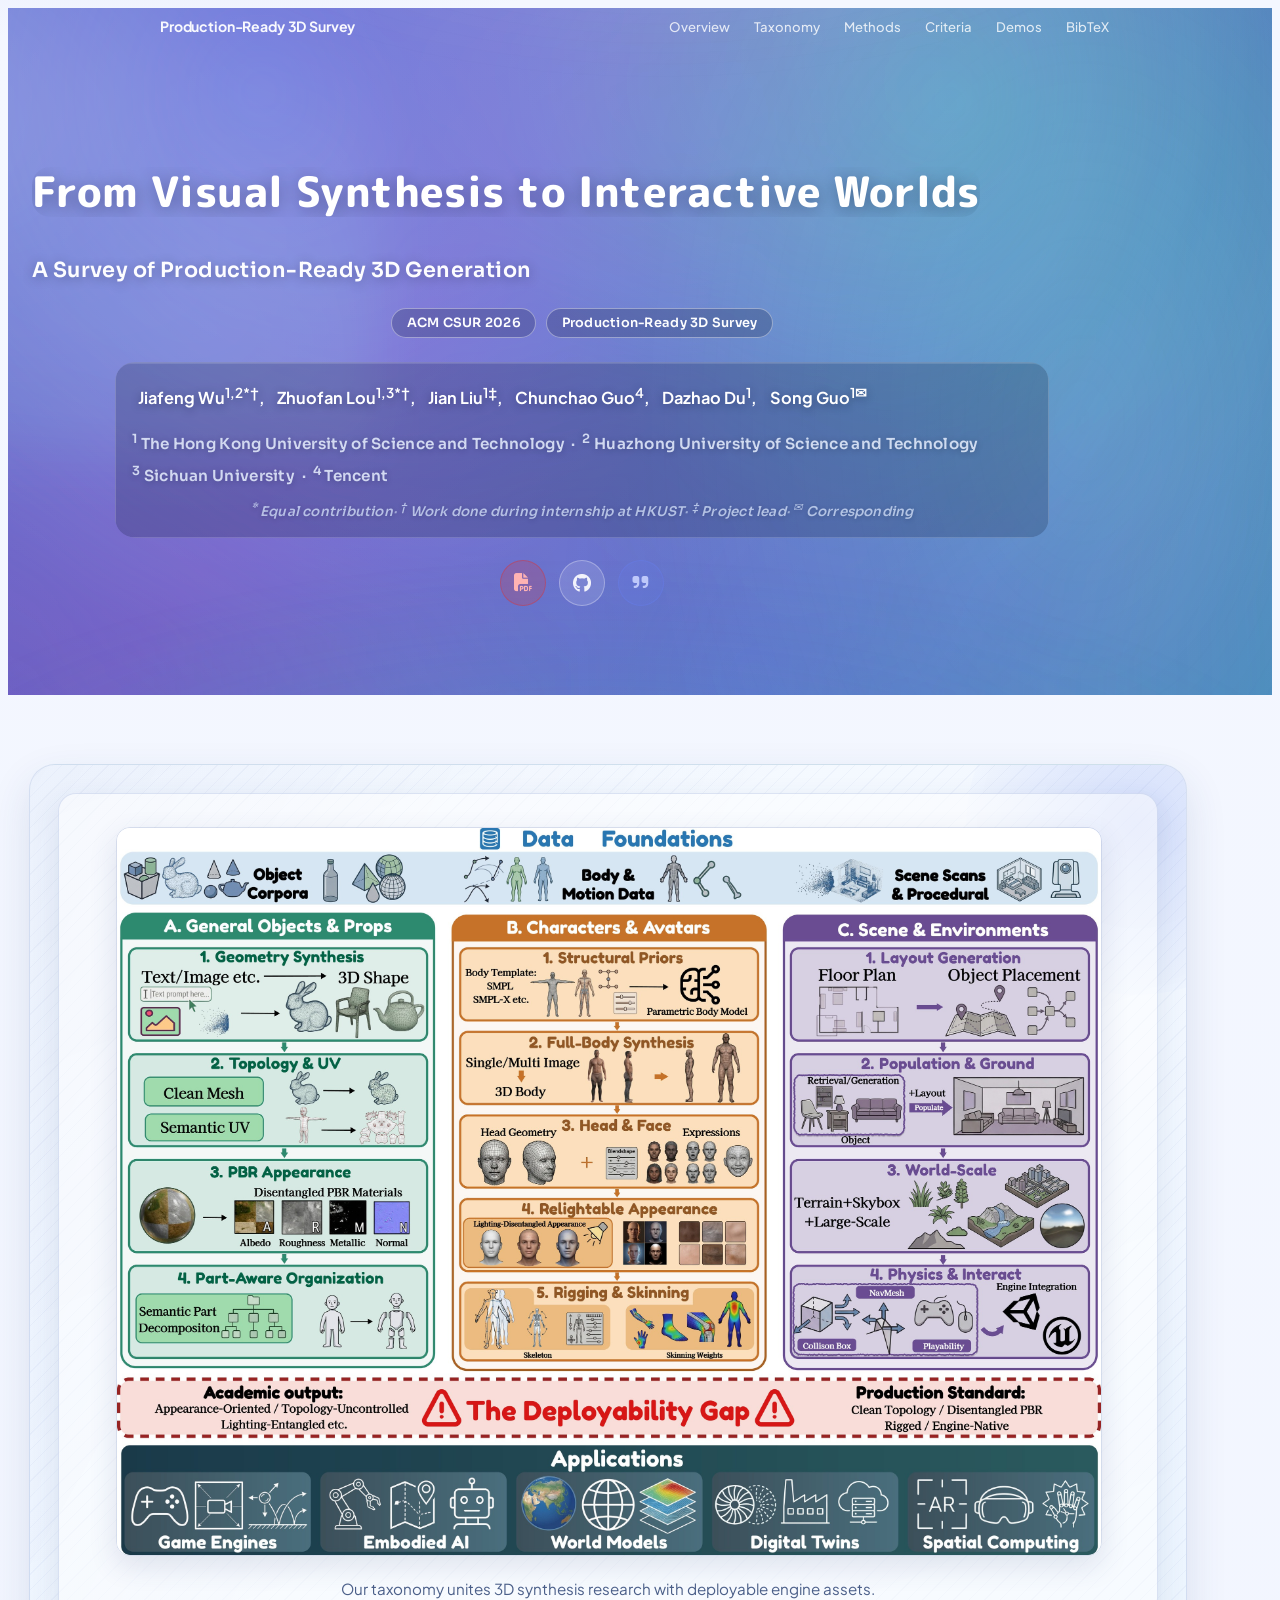
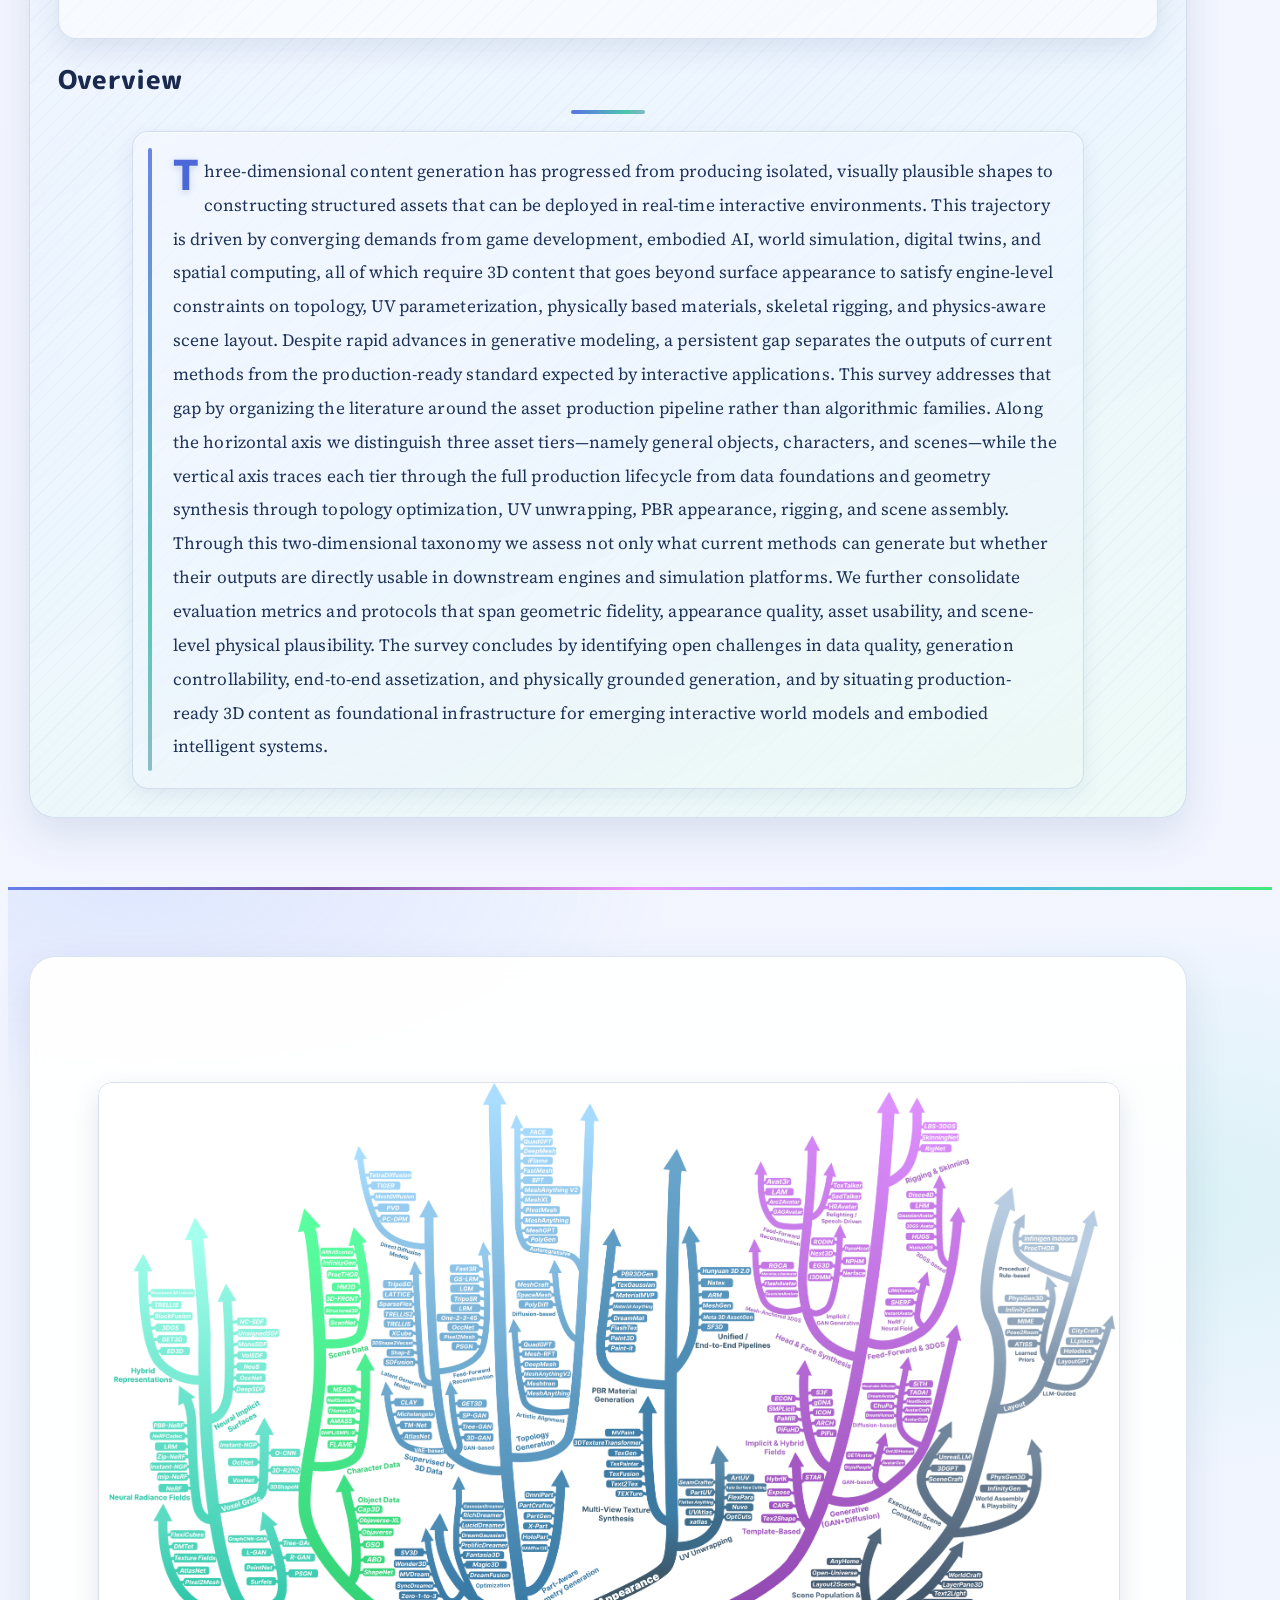
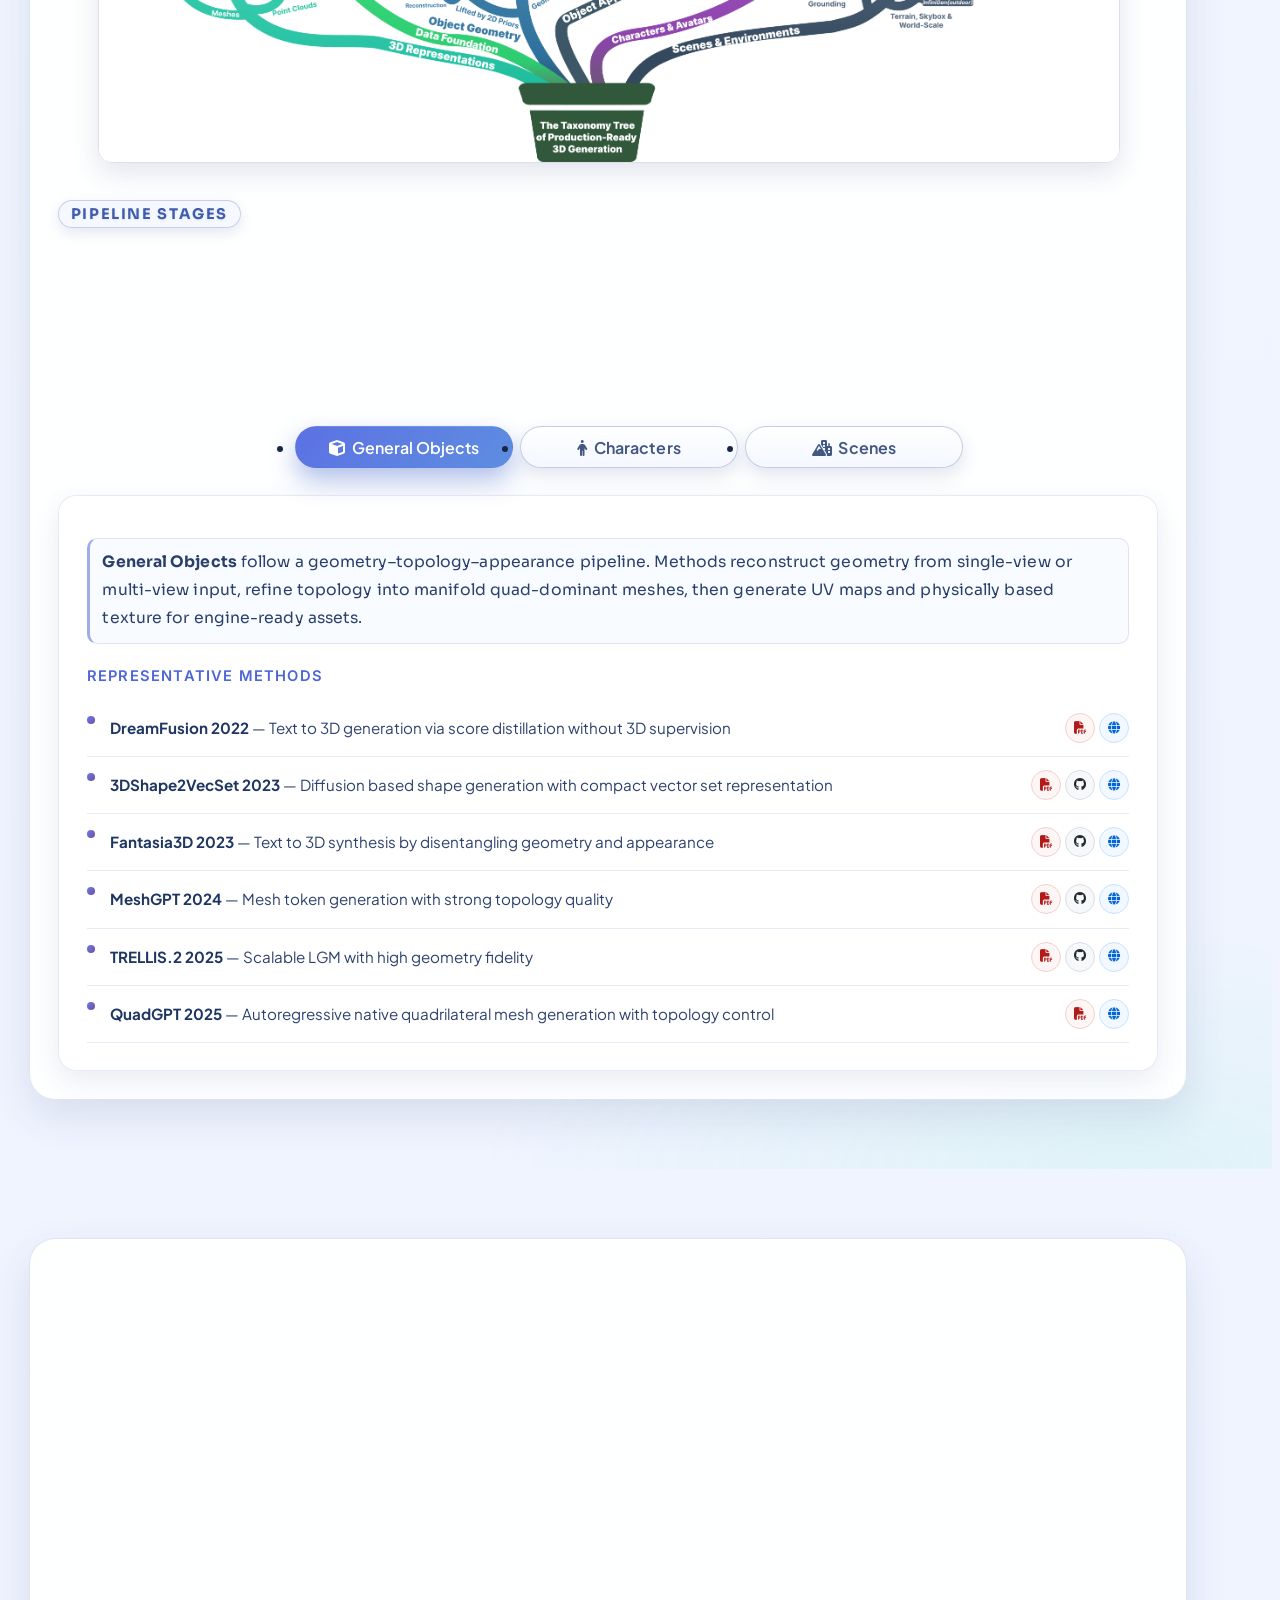
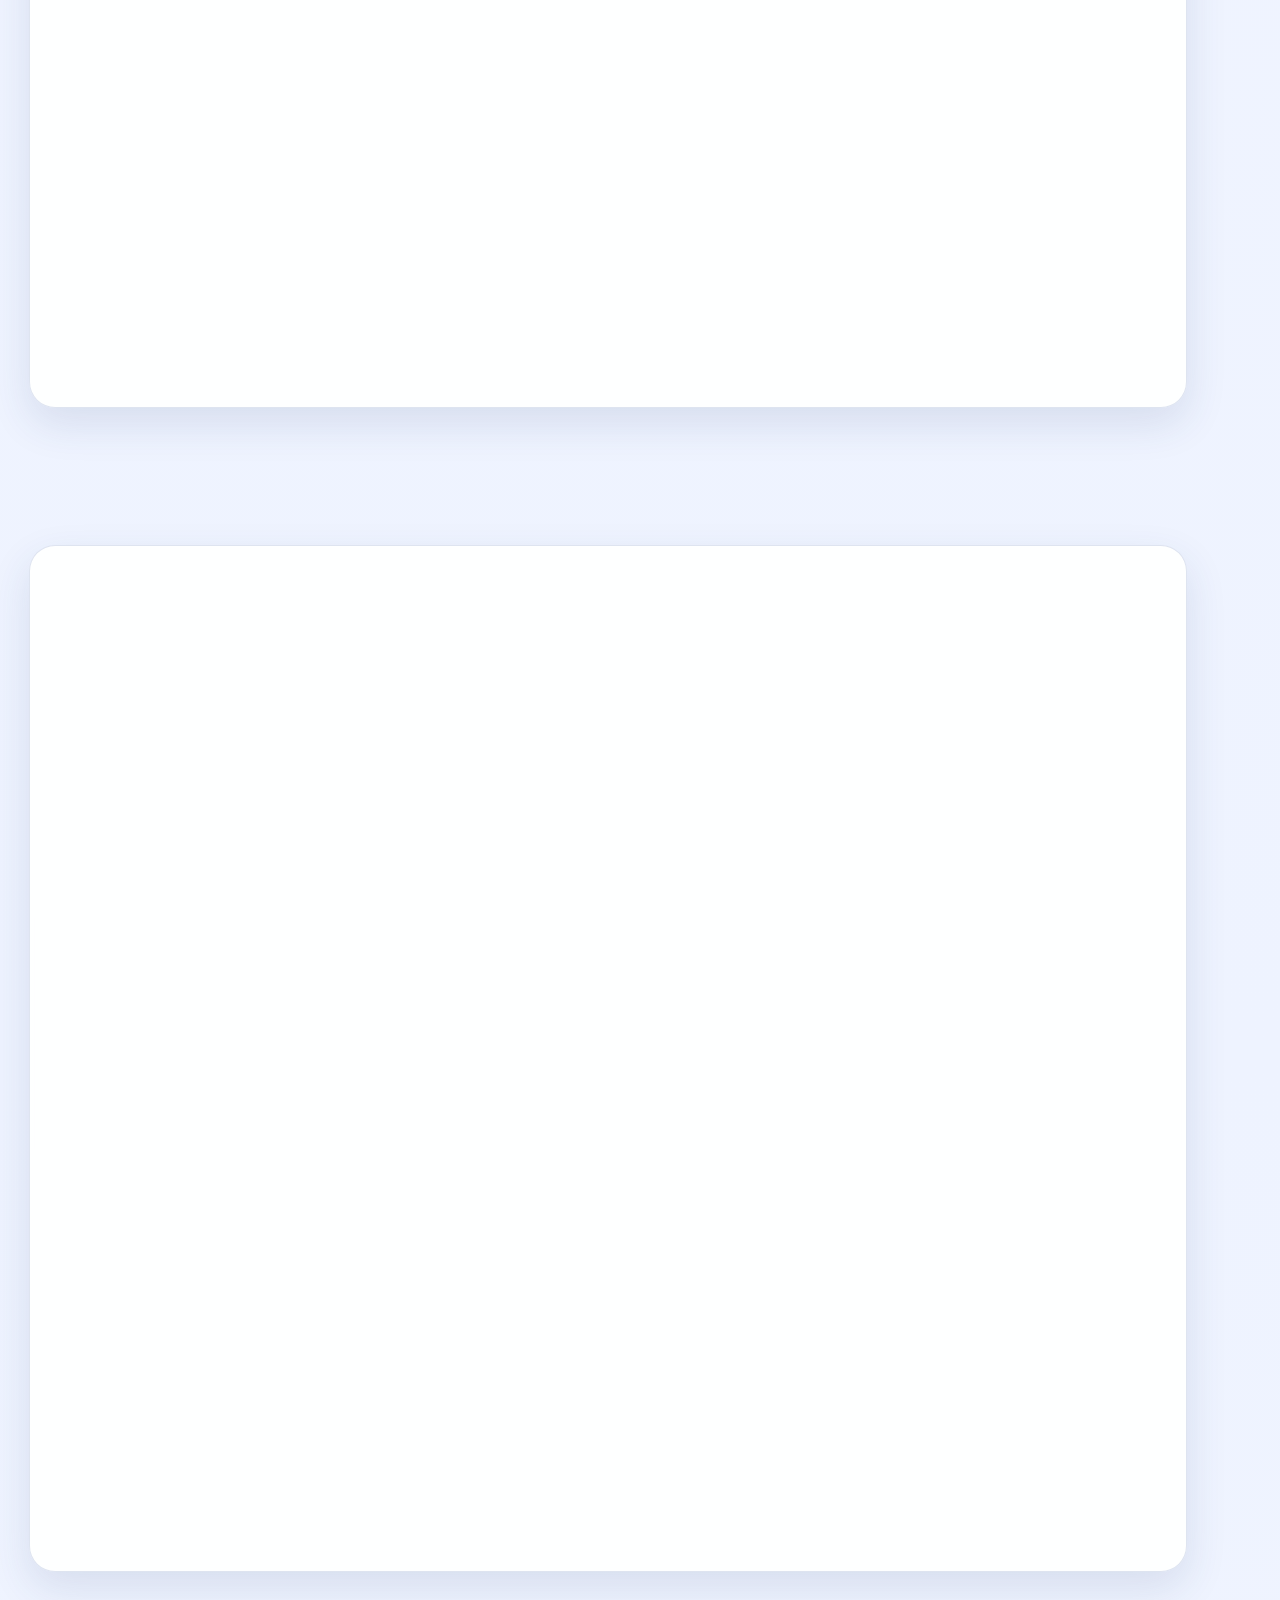
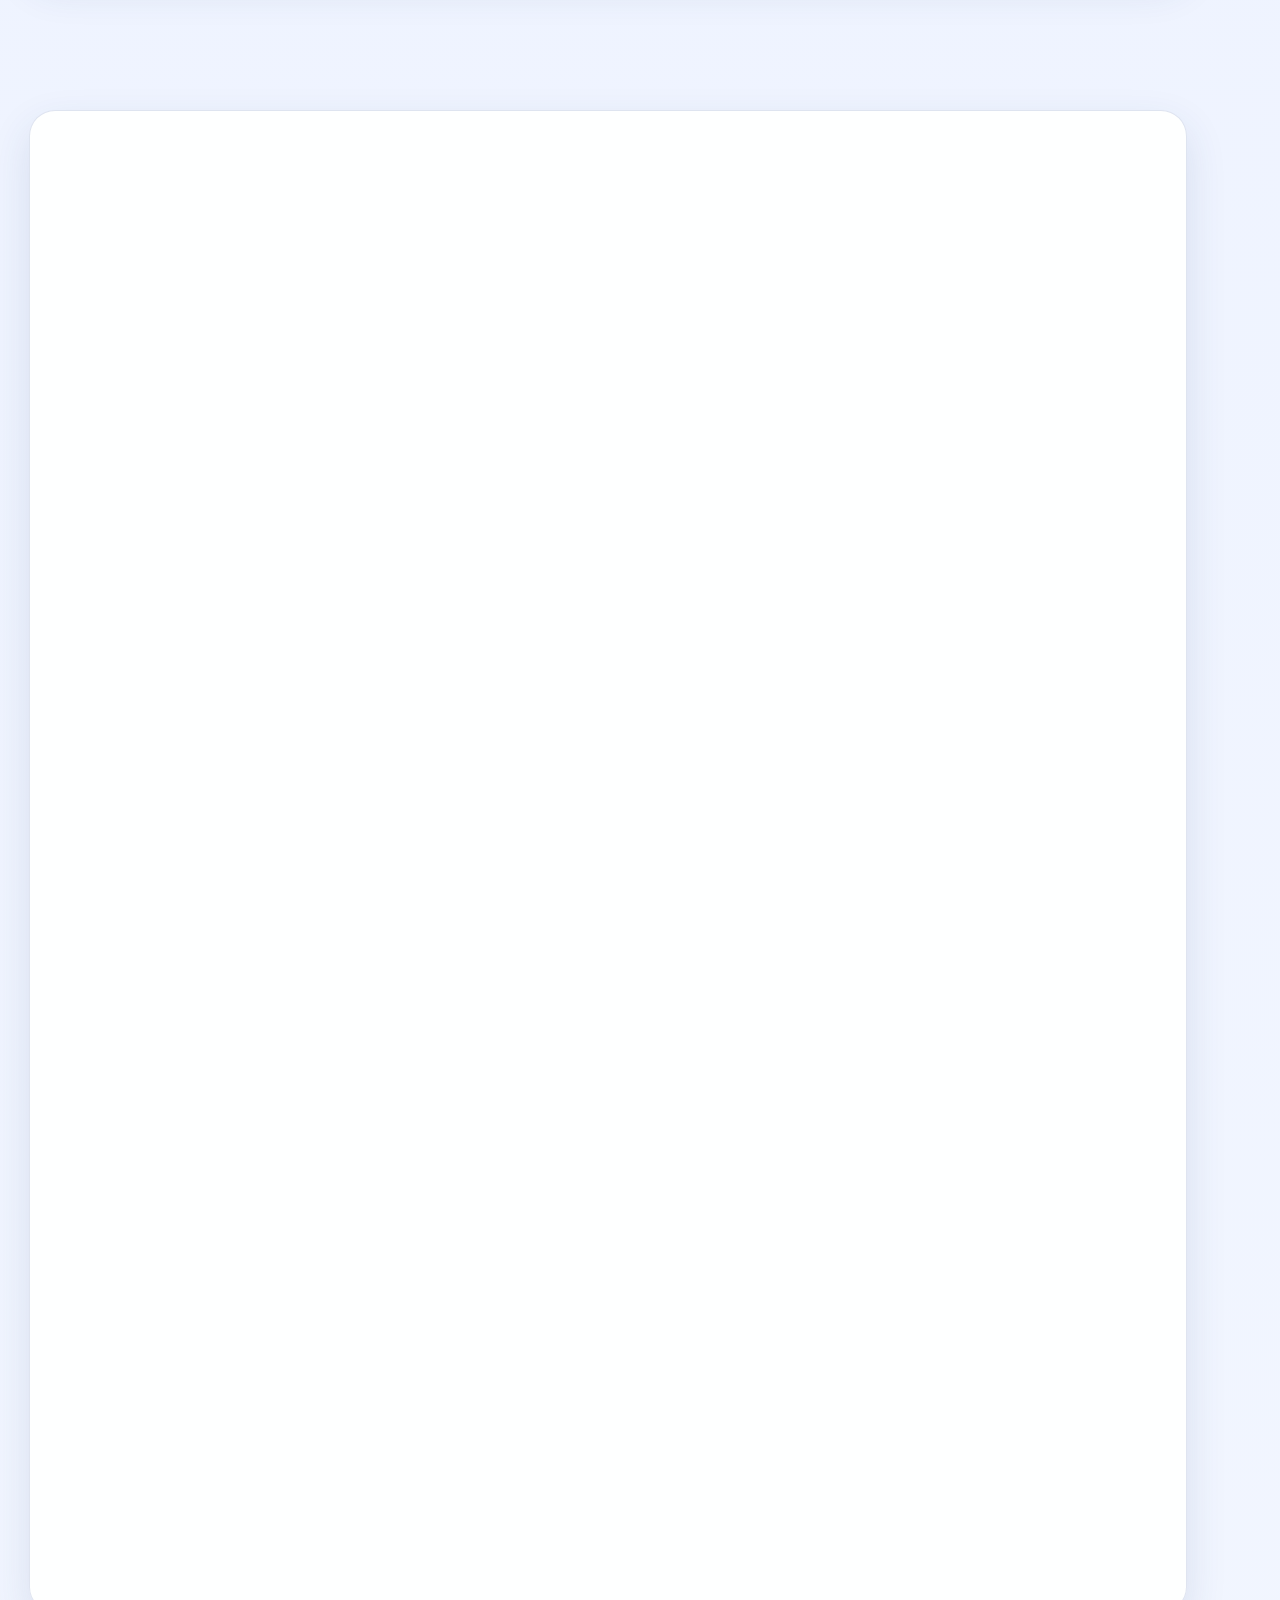
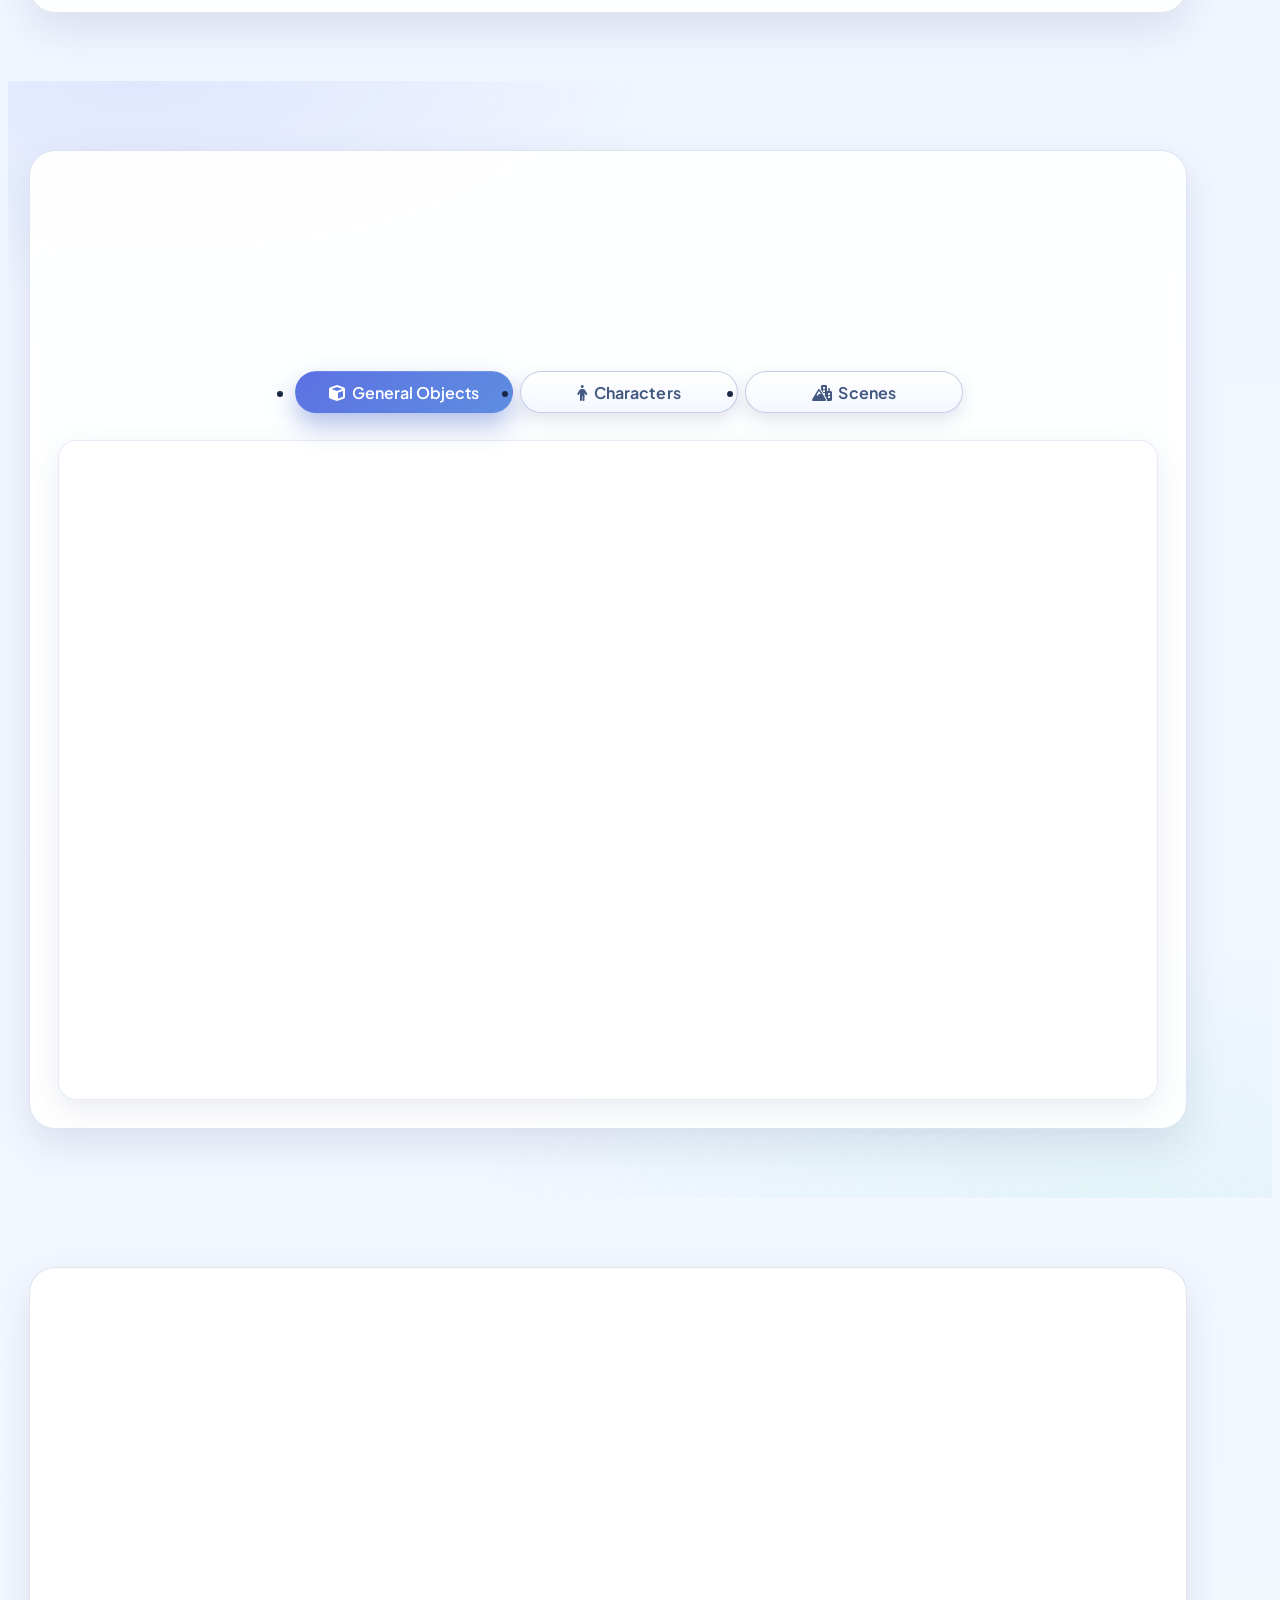
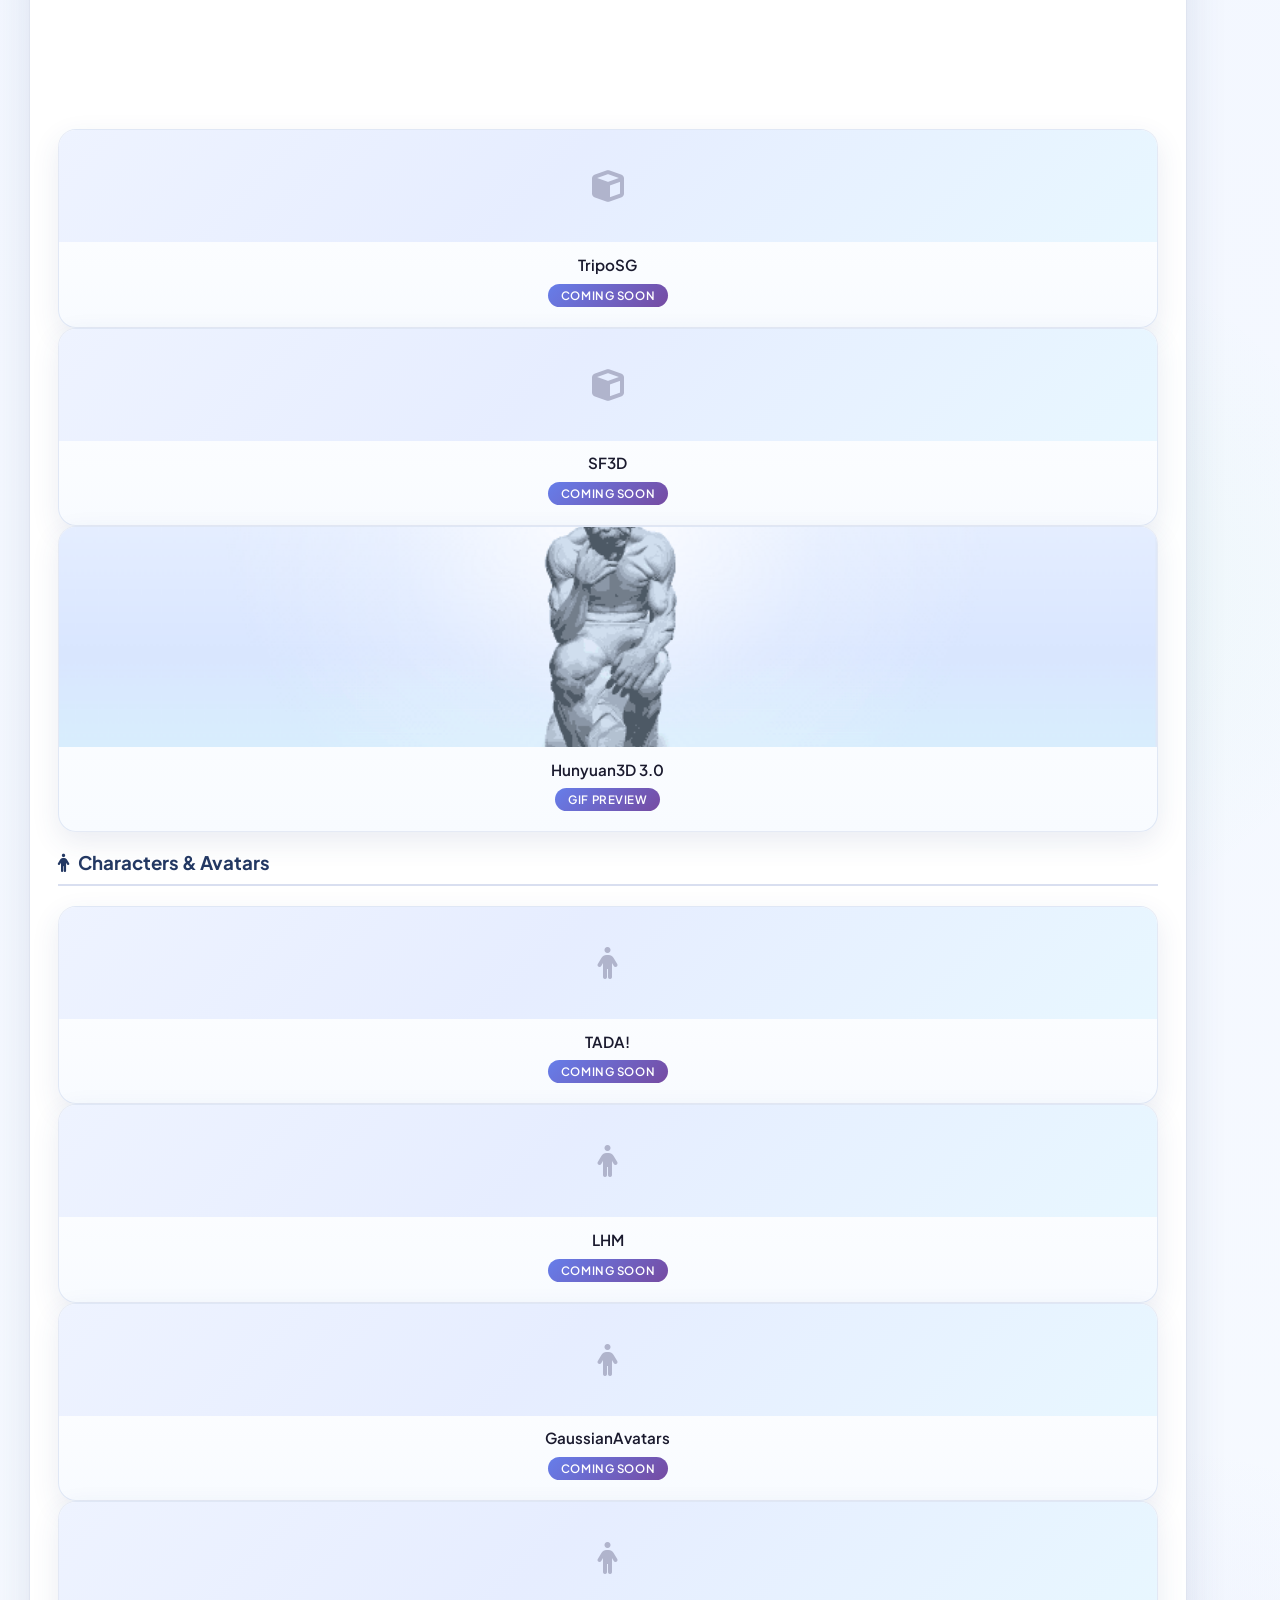
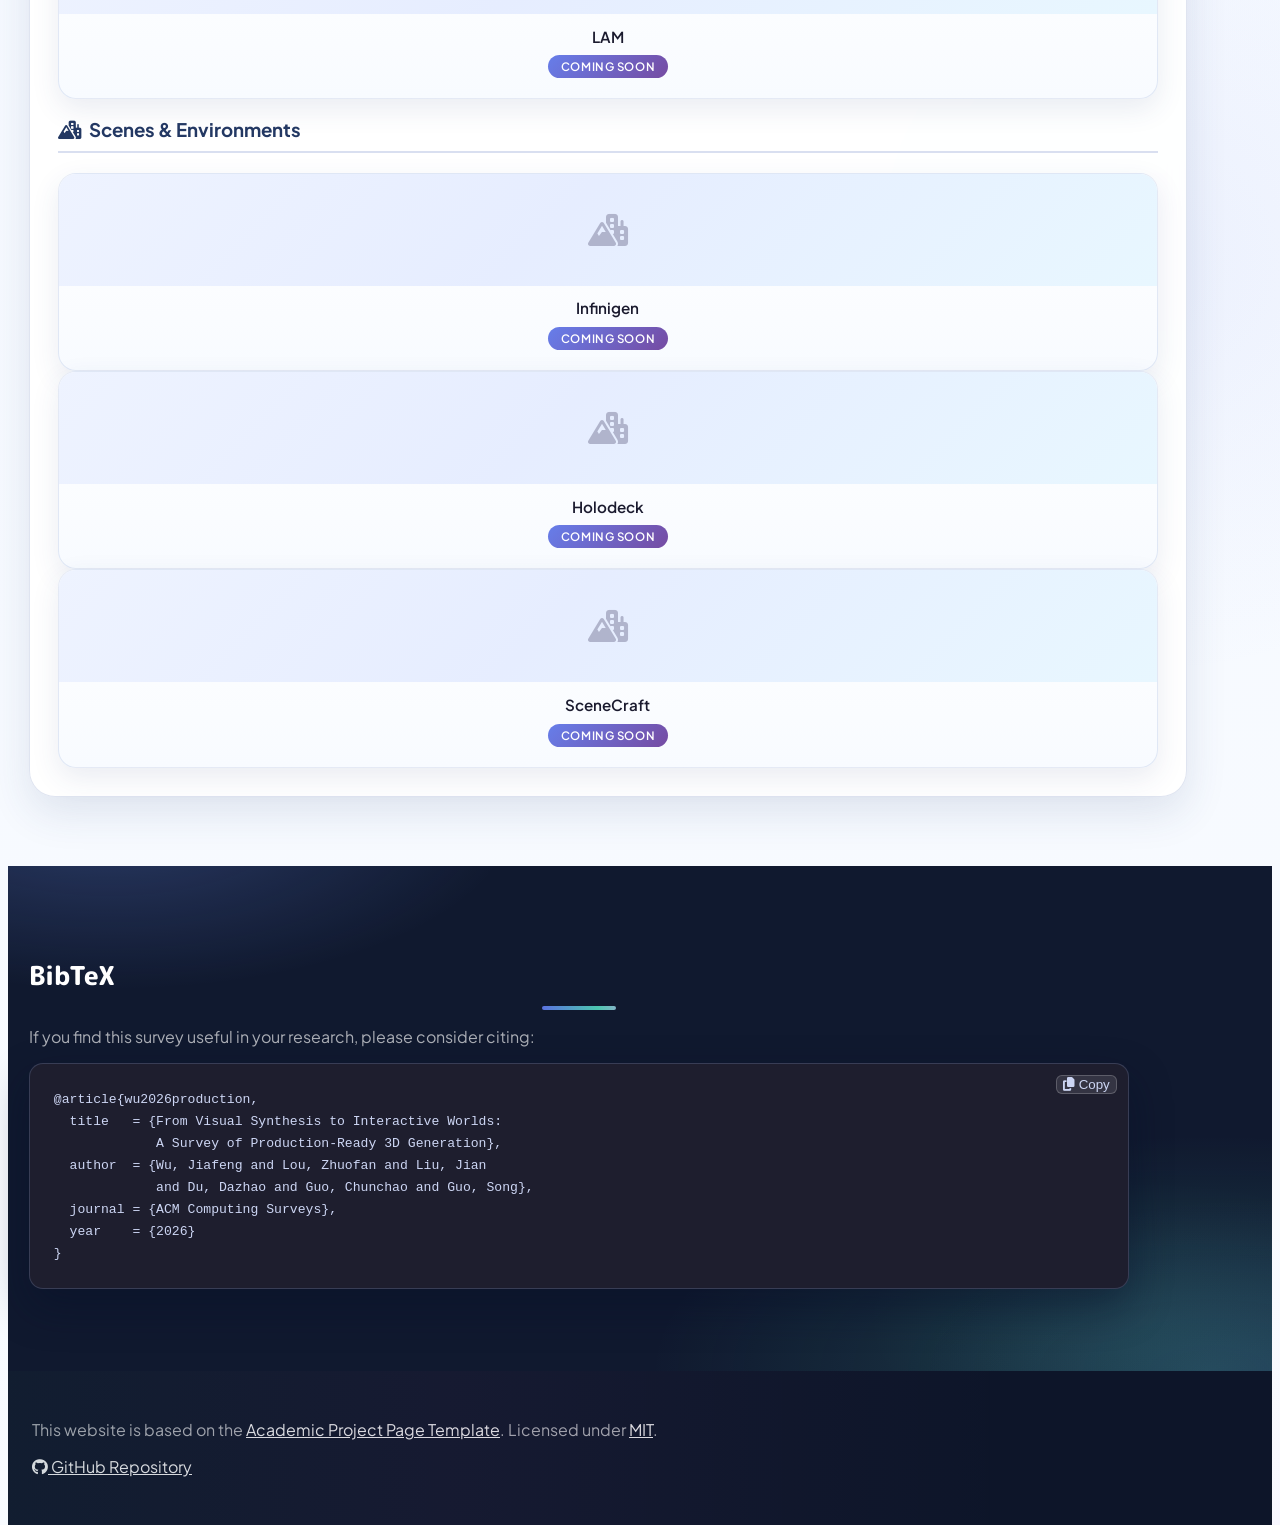
==== index.html @ 5b055491 "gif" ====
<!DOCTYPE html>
<html lang="en">
<head>
  <meta charset="UTF-8">
  <meta name="viewport" content="width=device-width, initial-scale=1.0">
  <title>From Visual Synthesis to Interactive Worlds: Toward Production-Ready 3D Generation</title>
  <meta name="description" content="A comprehensive survey of production-ready 3D generation for games, embodied AI, and interactive worlds. ACM Computing Surveys 2026.">
  <meta name="keywords" content="3D generation, production-ready, survey, ACM Computing Surveys, game development, NeRF, 3D Gaussian Splatting, digital twins">

  <!-- Open Graph -->
  <meta property="og:title" content="From Visual Synthesis to Interactive Worlds: A Survey of Production-Ready 3D Generation">
  <meta property="og:description" content="A comprehensive survey organizing 3D generation literature around the asset production pipeline.">
  <meta property="og:type" content="website">
  <meta property="og:image" content="static/images/fig1_pipeline.jpg">

  <!-- Bulma CSS -->
  <link rel="stylesheet" href="https://cdn.jsdelivr.net/npm/bulma@0.9.4/css/bulma.min.css">
  <!-- Font Awesome -->
  <link rel="stylesheet" href="https://cdnjs.cloudflare.com/ajax/libs/font-awesome/6.5.1/css/all.min.css">
  <!-- Custom CSS -->
  <link rel="stylesheet" href="static/css/index.css">
</head>
<body class="visual-rich">

<!-- ==================== Sticky Navigation Bar ==================== -->
<nav class="site-nav" id="site-nav">
  <div class="nav-inner">
    <a href="#" class="nav-brand">Production-Ready 3D Survey</a>
    <div class="nav-links">
      <a href="#overview">Overview</a>
      <a href="#taxonomy">Taxonomy</a>
      <a href="#methods">Methods</a>
      <a href="#criteria">Criteria</a>
      <a href="#demos">Demos</a>
      <a href="#bibtex-section">BibTeX</a>
    </div>
    <button class="nav-toggle" id="nav-toggle" aria-label="Toggle menu">
      <i class="fas fa-bars"></i>
    </button>
  </div>
</nav>

<!-- ==================== Section 1: Hero ==================== -->
<section class="hero is-light" id="hero">
  <div class="hero-flow" aria-hidden="true">
    <canvas class="hero-flow-canvas" id="hero-flow-canvas"></canvas>
    <span class="flow-blob flow-blob-a"></span>
    <span class="flow-blob flow-blob-b"></span>
    <span class="flow-blob flow-blob-c"></span>
  </div>
  <div class="hero-body">
    <div class="container is-max-desktop has-text-centered">

      <h1 class="title is-2 publication-title">
        From Visual Synthesis to Interactive Worlds
      </h1>
      <h2 class="subtitle is-4 publication-subtitle">
        A Survey of Production-Ready 3D Generation
      </h2>
      <div class="hero-meta-chips">
        <span class="hero-chip">ACM CSUR 2026</span>
        <span class="hero-chip">Production-Ready 3D Survey</span>
      </div>

      <div class="publication-authors">
        <span class="author-block"><a href="https://github.com/ChristineBobby" target="_blank">Jiafeng Wu</a><sup>1,2*&dagger;</sup>,</span>
        <span class="author-block"><a href="https://github.com/ZhuofanLou" target="_blank">Zhuofan Lou</a><sup>1,3*&dagger;</sup>,</span>
        <span class="author-block"><a href="https://hitcslj.github.io/" target="_blank">Jian Liu</a><sup>1&Dagger;</sup>,</span>
        <span class="author-block"><a href="https://www.researchgate.net/scientific-contributions/Chunchao-Guo-2292911630" target="_blank">Chunchao Guo</a><sup>4</sup>,</span>
        <span class="author-block"><a href="https://ddz16.github.io/" target="_blank">Dazhao Du</a><sup>1</sup>,</span>
        <span class="author-block"><a href="https://cse.hkust.edu.hk/~songguo/" target="_blank">Song Guo</a><sup>1&#9993;</sup></span>

        <div class="affiliations">
          <div class="affiliation-row">
            <sup>1</sup> The Hong Kong University of Science and Technology &nbsp;&middot;&nbsp;
            <sup>2</sup> Huazhong University of Science and Technology
          </div>
          <div class="affiliation-row">
            <sup>3</sup> Sichuan University &nbsp;&middot;&nbsp;
            <sup>4</sup> Tencent
          </div>
        </div>
        <div class="author-notes">
          <span class="note-item"><sup>*</sup> Equal contribution</span>
          <span class="note-item"><sup>&dagger;</sup> Work done during internship at HKUST</span>
          <span class="note-item"><sup>&Dagger;</sup> Project lead</span>
          <span class="note-item"><sup>&#9993;</sup> Corresponding</span>
        </div>
      </div>

      <div class="publication-links mt-4">
        <a class="icon-btn icon-btn--paper" href="#" target="_blank" title="Paper (arXiv)">
          <i class="fas fa-file-pdf"></i>
        </a>
        <a class="icon-btn icon-btn--github" href="https://github.com/hitcslj/Awesome-AIGC-3D" target="_blank" title="GitHub">
          <i class="fab fa-github"></i>
        </a>
        <a class="icon-btn icon-btn--bibtex" href="#bibtex-section" title="BibTeX">
          <i class="fas fa-quote-right"></i>
        </a>
      </div>

    </div>
  </div>
</section>

<!-- ==================== Section 2: Overview ==================== -->
<section class="section" id="overview">
  <div class="container is-max-desktop">

    <!-- Teaser figure -->
    <div class="has-text-centered mb-5">
      <figure>
        <img src="static/images/fig1_pipeline.jpg" alt="Pipeline taxonomy overview of the survey" class="figure-image" style="max-width: 100%;">
        <figcaption class="figure-caption">
          Our taxonomy unites 3D synthesis research with deployable engine assets.
        </figcaption>
      </figure>
    </div>

    <h2 class="title is-3 has-text-centered">Overview</h2>

    <div class="content abstract-content">
      <p>
        Three-dimensional content generation has progressed from producing isolated, visually plausible shapes to constructing structured assets that can be deployed in real-time interactive environments. This trajectory is driven by converging demands from game development, embodied AI, world simulation, digital twins, and spatial computing, all of which require 3D content that goes beyond surface appearance to satisfy engine-level constraints on topology, UV parameterization, physically based materials, skeletal rigging, and physics-aware scene layout. Despite rapid advances in generative modeling, a persistent gap separates the outputs of current methods from the production-ready standard expected by interactive applications. This survey addresses that gap by organizing the literature around the asset production pipeline rather than algorithmic families. Along the horizontal axis we distinguish three asset tiers&mdash;namely general objects, characters, and scenes&mdash;while the vertical axis traces each tier through the full production lifecycle from data foundations and geometry synthesis through topology optimization, UV unwrapping, PBR appearance, rigging, and scene assembly. Through this two-dimensional taxonomy we assess not only what current methods can generate but whether their outputs are directly usable in downstream engines and simulation platforms. We further consolidate evaluation metrics and protocols that span geometric fidelity, appearance quality, asset usability, and scene-level physical plausibility. The survey concludes by identifying open challenges in data quality, generation controllability, end-to-end assetization, and physically grounded generation, and by situating production-ready 3D content as foundational infrastructure for emerging interactive world models and embodied intelligent systems.
      </p>
    </div>
  </div>
</section>

<!-- ==================== Section 3: Production Pipeline Taxonomy ==================== -->
<section class="section section--taxonomy" id="taxonomy">
  <div class="container is-max-desktop">
    <h2 class="title is-3 has-text-centered">Production Pipeline Taxonomy</h2>

    <!-- Taxonomy tree figure -->
    <div class="has-text-centered mb-5">
      <figure>
        <img src="static/images/fig2_taxonomy.png" alt="Survey taxonomy tree" class="figure-image" style="max-width: 100%;">
      </figure>
    </div>

    <!-- Pipeline Flow Visualization -->
    <h4 class="taxonomy-mini-title has-text-centered">Pipeline Stages</h4>
    <div class="pipeline-flow">
      <div class="pipeline-stage" style="--stage-color: #667eea;">
        <div class="pipeline-stage-icon"><i class="fas fa-database"></i></div>
        <div class="pipeline-stage-label">Data</div>
      </div>
      <div class="pipeline-arrow"><i class="fas fa-chevron-right"></i></div>
      <div class="pipeline-stage" style="--stage-color: #764ba2;">
        <div class="pipeline-stage-icon"><i class="fas fa-shapes"></i></div>
        <div class="pipeline-stage-label">Geometry</div>
      </div>
      <div class="pipeline-arrow"><i class="fas fa-chevron-right"></i></div>
      <div class="pipeline-stage" style="--stage-color: #f093fb;">
        <div class="pipeline-stage-icon"><i class="fas fa-project-diagram"></i></div>
        <div class="pipeline-stage-label">Topology</div>
      </div>
      <div class="pipeline-arrow"><i class="fas fa-chevron-right"></i></div>
      <div class="pipeline-stage" style="--stage-color: #4facfe;">
        <div class="pipeline-stage-icon"><i class="fas fa-palette"></i></div>
        <div class="pipeline-stage-label">UV Unwrapping</div>
      </div>
      <div class="pipeline-arrow"><i class="fas fa-chevron-right"></i></div>
      <div class="pipeline-stage" style="--stage-color: #39c5bb;">
        <div class="pipeline-stage-icon"><i class="fas fa-fill-drip"></i></div>
        <div class="pipeline-stage-label">Texture</div>
      </div>
      <div class="pipeline-arrow"><i class="fas fa-chevron-right"></i></div>
      <div class="pipeline-stage" style="--stage-color: #43e97b;">
        <div class="pipeline-stage-icon"><i class="fas fa-bone"></i></div>
        <div class="pipeline-stage-label">Rigging</div>
      </div>
      <div class="pipeline-arrow"><i class="fas fa-chevron-right"></i></div>
      <div class="pipeline-stage" style="--stage-color: #fa709a;">
        <div class="pipeline-stage-icon"><i class="fas fa-mountain-city"></i></div>
        <div class="pipeline-stage-label">Scene Assembly</div>
      </div>
    </div>

    <!-- 3-tab system -->
    <div class="taxonomy-tabs">
      <div class="tabs is-centered is-boxed is-medium">
        <ul>
          <li class="is-active" data-tab="tab-objects">
            <a><span class="icon"><i class="fas fa-cube"></i></span><span>General Objects</span></a>
          </li>
          <li data-tab="tab-characters">
            <a><span class="icon"><i class="fas fa-person"></i></span><span>Characters</span></a>
          </li>
          <li data-tab="tab-scenes">
            <a><span class="icon"><i class="fas fa-mountain-city"></i></span><span>Scenes</span></a>
          </li>
        </ul>
      </div>

      <div id="tab-objects" class="tab-content is-active">
        <p class="tab-intro">
          <strong>General Objects</strong> follow a geometry&ndash;topology&ndash;appearance pipeline. Methods reconstruct geometry from single-view or multi-view input, refine topology into manifold quad-dominant meshes, then generate UV maps and physically based texture for engine-ready assets.
        </p>
        <h4 class="tab-content-heading">Representative Methods</h4>
        <ul class="method-highlights">
          <li>
            <div class="method-row">
              <span><strong>DreamFusion 2022</strong> &mdash; Text to 3D generation via score distillation without 3D supervision</span>
              <span class="method-icon-links">
                <a href="https://arxiv.org/abs/2209.14988" target="_blank" class="icon-link icon-link--paper" title="Paper"><i class="fas fa-file-pdf"></i></a>
                <a href="https://dreamfusion3d.github.io/" target="_blank" class="icon-link icon-link--project" title="Project"><i class="fas fa-globe"></i></a>
              </span>
            </div>
          </li>
          <li>
            <div class="method-row">
              <span><strong>3DShape2VecSet 2023</strong> &mdash; Diffusion based shape generation with compact vector set representation</span>
              <span class="method-icon-links">
                <a href="https://arxiv.org/abs/2301.11445" target="_blank" class="icon-link icon-link--paper" title="Paper"><i class="fas fa-file-pdf"></i></a>
                <a href="https://github.com/1zb/3DShape2VecSet" target="_blank" class="icon-link icon-link--github" title="GitHub"><i class="fab fa-github"></i></a>
                <a href="https://1zb.github.io/3DShape2VecSet/" target="_blank" class="icon-link icon-link--project" title="Project"><i class="fas fa-globe"></i></a>
              </span>
            </div>
          </li>
          <li>
            <div class="method-row">
              <span><strong>Fantasia3D 2023</strong> &mdash; Text to 3D synthesis by disentangling geometry and appearance</span>
              <span class="method-icon-links">
                <a href="https://arxiv.org/abs/2303.13873" target="_blank" class="icon-link icon-link--paper" title="Paper"><i class="fas fa-file-pdf"></i></a>
                <a href="https://github.com/Gorilla-Lab-SCUT/Fantasia3D" target="_blank" class="icon-link icon-link--github" title="GitHub"><i class="fab fa-github"></i></a>
                <a href="https://fantasia3d.github.io/" target="_blank" class="icon-link icon-link--project" title="Project"><i class="fas fa-globe"></i></a>
              </span>
            </div>
          </li>
          <li>
            <div class="method-row">
              <span><strong>MeshGPT 2024</strong> &mdash; Mesh token generation with strong topology quality</span>
              <span class="method-icon-links">
                <a href="https://arxiv.org/abs/2311.15475" target="_blank" class="icon-link icon-link--paper" title="Paper"><i class="fas fa-file-pdf"></i></a>
                <a href="https://github.com/audi/MeshGPT" target="_blank" class="icon-link icon-link--github" title="GitHub"><i class="fab fa-github"></i></a>
                <a href="https://nihalsid.github.io/mesh-gpt/" target="_blank" class="icon-link icon-link--project" title="Project"><i class="fas fa-globe"></i></a>
              </span>
            </div>
          </li>
          <li>
            <div class="method-row">
              <span><strong>TRELLIS.2 2025</strong> &mdash; Scalable LGM with high geometry fidelity</span>
              <span class="method-icon-links">
                <a href="https://arxiv.org/abs/2512.14692" target="_blank" class="icon-link icon-link--paper" title="Paper"><i class="fas fa-file-pdf"></i></a>
                <a href="https://github.com/microsoft/TRELLIS" target="_blank" class="icon-link icon-link--github" title="GitHub"><i class="fab fa-github"></i></a>
                <a href="https://trellis3d.github.io/" target="_blank" class="icon-link icon-link--project" title="Project"><i class="fas fa-globe"></i></a>
              </span>
            </div>
          </li>
          <li>
            <div class="method-row">
              <span><strong>QuadGPT 2025</strong> &mdash; Autoregressive native quadrilateral mesh generation with topology control</span>
              <span class="method-icon-links">
                <a href="https://arxiv.org/abs/2509.21420" target="_blank" class="icon-link icon-link--paper" title="Paper"><i class="fas fa-file-pdf"></i></a>
                <a href="https://hitcslj.github.io/QuadGPT/" target="_blank" class="icon-link icon-link--project" title="Project"><i class="fas fa-globe"></i></a>
              </span>
            </div>
          </li>
        </ul>
      </div>

      <div id="tab-characters" class="tab-content">
        <p class="tab-intro">
          <strong>Characters &amp; Avatars</strong> follow a body&ndash;head&ndash;rigging pipeline. Methods generate articulated human bodies and expressive heads, align geometry with parametric priors, and assign skeletal structure with skinning weights to produce animation-ready assets with stable motion and facial control.
        </p>
        <h4 class="tab-content-heading">Representative Methods</h4>
        <ul class="method-highlights">
          <li>
            <div class="method-row">
              <span><strong>TADA! 2024</strong> &mdash; Text to avatar on SMPL X with LBS ready output</span>
              <span class="method-icon-links">
                <a href="https://arxiv.org/abs/2308.10899" target="_blank" class="icon-link icon-link--paper" title="Paper"><i class="fas fa-file-pdf"></i></a>
                <a href="https://github.com/TingtingLiao/TADA" target="_blank" class="icon-link icon-link--github" title="GitHub"><i class="fab fa-github"></i></a>
                <a href="https://tada.is.tue.mpg.de/" target="_blank" class="icon-link icon-link--project" title="Project"><i class="fas fa-globe"></i></a>
              </span>
            </div>
          </li>
          <li>
            <div class="method-row">
              <span><strong>LHM 2025</strong> &mdash; Single image to animatable avatar in real time</span>
              <span class="method-icon-links">
                <a href="https://arxiv.org/abs/2503.10625" target="_blank" class="icon-link icon-link--paper" title="Paper"><i class="fas fa-file-pdf"></i></a>
                <a href="https://github.com/aigc3d/LHM" target="_blank" class="icon-link icon-link--github" title="GitHub"><i class="fab fa-github"></i></a>
                <a href="https://lingtengqiu.github.io/LHM/" target="_blank" class="icon-link icon-link--project" title="Project"><i class="fas fa-globe"></i></a>
              </span>
            </div>
          </li>
          <li>
            <div class="method-row">
              <span><strong>LAM 2025</strong> &mdash; Real time head avatar at 280 FPS for mobile</span>
              <span class="method-icon-links">
                <a href="https://arxiv.org/abs/2502.17796" target="_blank" class="icon-link icon-link--paper" title="Paper"><i class="fas fa-file-pdf"></i></a>
                <a href="https://github.com/aigc3d/LAM" target="_blank" class="icon-link icon-link--github" title="GitHub"><i class="fab fa-github"></i></a>
                <a href="https://aigc3d.github.io/projects/LAM/" target="_blank" class="icon-link icon-link--project" title="Project"><i class="fas fa-globe"></i></a>
              </span>
            </div>
          </li>
          <li>
            <div class="method-row">
              <span><strong>GaussianAvatars 2024</strong> &mdash; FLAME anchored 3DGS head avatar animation</span>
              <span class="method-icon-links">
                <a href="https://arxiv.org/abs/2312.02069" target="_blank" class="icon-link icon-link--paper" title="Paper"><i class="fas fa-file-pdf"></i></a>
                <a href="https://github.com/ShenhanQian/GaussianAvatars" target="_blank" class="icon-link icon-link--github" title="GitHub"><i class="fab fa-github"></i></a>
                <a href="https://shenhanqian.github.io/gaussian-avatars" target="_blank" class="icon-link icon-link--project" title="Project"><i class="fas fa-globe"></i></a>
              </span>
            </div>
          </li>
          <li>
            <div class="method-row">
              <span><strong>HRAvatar 2025</strong> &mdash; High resolution animatable avatar with relighting</span>
              <span class="method-icon-links">
                <a href="https://arxiv.org/abs/2503.08224" target="_blank" class="icon-link icon-link--paper" title="Paper"><i class="fas fa-file-pdf"></i></a>
                <a href="https://github.com/Pixel-Talk/HRAvatar" target="_blank" class="icon-link icon-link--github" title="GitHub"><i class="fab fa-github"></i></a>
                <a href="https://eastbeanzhang.github.io/HRAvatar/" target="_blank" class="icon-link icon-link--project" title="Project"><i class="fas fa-globe"></i></a>
              </span>
            </div>
          </li>
          <li>
            <div class="method-row">
              <span><strong>TexTalker 2025</strong> &mdash; Speech driven 3D talking head with texture control</span>
              <span class="method-icon-links">
                <a href="https://arxiv.org/abs/2503.00495" target="_blank" class="icon-link icon-link--paper" title="Paper"><i class="fas fa-file-pdf"></i></a>
                <a href="https://github.com/XuanchenLi/TexTalk" target="_blank" class="icon-link icon-link--github" title="GitHub"><i class="fab fa-github"></i></a>
                <a href="https://xuanchenli.github.io/TexTalk/" target="_blank" class="icon-link icon-link--project" title="Project"><i class="fas fa-globe"></i></a>
              </span>
            </div>
          </li>
        </ul>
      </div>

      <div id="tab-scenes" class="tab-content">
        <p class="tab-intro">
          <strong>Scenes &amp; Environments</strong> follow a layout&ndash;grounding&ndash;world-scale pipeline. Methods first plan semantic layout, then ground assets with physically plausible placement, and finally scale to large environments with stable world composition.
        </p>
        <h4 class="tab-content-heading">Representative Methods</h4>
        <ul class="method-highlights">
          <li>
            <div class="method-row">
              <span><strong>Holodeck 2024</strong> &mdash; LLM driven embodied scene generation with interaction</span>
              <span class="method-icon-links">
                <a href="https://arxiv.org/abs/2312.09067" target="_blank" class="icon-link icon-link--paper" title="Paper"><i class="fas fa-file-pdf"></i></a>
                <a href="https://github.com/allenai/Holodeck" target="_blank" class="icon-link icon-link--github" title="GitHub"><i class="fab fa-github"></i></a>
                <a href="https://yueyang1996.github.io/holodeck/" target="_blank" class="icon-link icon-link--project" title="Project"><i class="fas fa-globe"></i></a>
              </span>
            </div>
          </li>
          <li>
            <div class="method-row">
              <span><strong>SceneCraft 2024</strong> &mdash; Text to 3D scenes through Blender scripting</span>
              <span class="method-icon-links">
                <a href="https://arxiv.org/abs/2403.01248" target="_blank" class="icon-link icon-link--paper" title="Paper"><i class="fas fa-file-pdf"></i></a>
              </span>
            </div>
          </li>
          <li>
            <div class="method-row">
              <span><strong>Infinigen 2023</strong> &mdash; Procedural photoreal natural world generation</span>
              <span class="method-icon-links">
                <a href="https://arxiv.org/abs/2306.09310" target="_blank" class="icon-link icon-link--paper" title="Paper"><i class="fas fa-file-pdf"></i></a>
                <a href="https://github.com/princeton-vl/infinigen" target="_blank" class="icon-link icon-link--github" title="GitHub"><i class="fab fa-github"></i></a>
                <a href="https://infinigen.org/" target="_blank" class="icon-link icon-link--project" title="Project"><i class="fas fa-globe"></i></a>
              </span>
            </div>
          </li>
          <li>
            <div class="method-row">
              <span><strong>LayerPano3D 2025</strong> &mdash; Layered panoramic scene generation for immersive worlds</span>
              <span class="method-icon-links">
                <a href="https://arxiv.org/abs/2408.13252" target="_blank" class="icon-link icon-link--paper" title="Paper"><i class="fas fa-file-pdf"></i></a>
                <a href="https://github.com/3DTopia/LayerPano3D" target="_blank" class="icon-link icon-link--github" title="GitHub"><i class="fab fa-github"></i></a>
              </span>
            </div>
          </li>
          <li>
            <div class="method-row">
              <span><strong>PhyScene 2024</strong> &mdash; Physics guided diffusion for stable interactive scenes</span>
              <span class="method-icon-links">
                <a href="https://arxiv.org/abs/2404.09465" target="_blank" class="icon-link icon-link--paper" title="Paper"><i class="fas fa-file-pdf"></i></a>
                <a href="https://github.com/PhyScene/PhyScene" target="_blank" class="icon-link icon-link--github" title="GitHub"><i class="fab fa-github"></i></a>
                <a href="https://physcene.github.io/" target="_blank" class="icon-link icon-link--project" title="Project"><i class="fas fa-globe"></i></a>
              </span>
            </div>
          </li>
        </ul>
      </div>
    </div>
  </div>
</section>

<!-- ==================== Section 4: Visual Results ==================== -->
<section class="section" id="visual-results">
  <div class="container is-max-desktop">
    <h2 class="title is-3 has-text-centered">Visual Results</h2>

    <!-- Open-Source vs Closed-Source -->
    <div class="figure-block mb-6">
      <figure class="has-text-centered">
        <img src="static/images/fig_open_closed.png" alt="Open-Source vs Closed-Source 3D Generation Comparison" class="figure-image" style="max-width: 100%;">
        <figcaption class="figure-caption">
          <span class="caption-kicker">Unified Open and Commercial Benchmark</span>
          We benchmark open-source and commercial 3D models under unified Blender rendering and input conditions: TRELLIS.2, SF3D, InstantMesh, TripoSG, Rodin Gen1.5, Tripo v2.5, Hunyuan3D 3.1, Meshy AI 5.
        </figcaption>
      </figure>
    </div>

    <!-- Character & Avatar Methods -->
    <div class="figure-block">
      <figure class="has-text-centered">
        <img src="static/images/fig_characters.png" alt="Character and Avatar Generation Methods (2024-2025)" class="figure-image" style="max-width: 100%;">
        <figcaption class="figure-caption">
          <span class="caption-kicker">Character and Avatar Landscape</span>
          Recent methods cover text, feed-forward, speech-driven generation, with TADA!, LHM, OmniAvatar, Disco4D, HRAvatar, LAM, Arc2Avatar, Avat3r, TexTalker excelling in real-time performance.
        </figcaption>
      </figure>
    </div>
  </div>
</section>

<!-- ==================== Section 5: Survey at a Glance ==================== -->
<section class="section has-background-light" id="glance">
  <div class="container is-max-desktop">
    <h2 class="title is-3 has-text-centered">Survey at a Glance</h2>

    <div class="columns is-multiline highlights-grid">
      <div class="column is-4">
        <div class="highlight-card">
          <div class="highlight-icon">
            <i class="fas fa-layer-group"></i>
          </div>
          <div class="highlight-number">150+</div>
          <div class="highlight-label">Methods Surveyed</div>
        </div>
      </div>
      <div class="column is-4">
        <div class="highlight-card">
          <div class="highlight-icon">
            <i class="fas fa-database"></i>
          </div>
          <div class="highlight-number">40+</div>
          <div class="highlight-label">Datasets Catalogued</div>
        </div>
      </div>
      <div class="column is-4">
        <div class="highlight-card">
          <div class="highlight-icon">
            <i class="fas fa-clipboard-check"></i>
          </div>
          <div class="highlight-number">6</div>
          <div class="highlight-label">Production Criteria</div>
        </div>
      </div>
    </div>
  </div>
</section>

<!-- ==================== Section 6: Production-Ready Criteria ==================== -->
<section class="section" id="criteria">
  <div class="container is-max-desktop">
    <h2 class="title is-3 has-text-centered">Production-Ready Criteria</h2>

    <div class="columns is-multiline criteria-grid">
      <div class="column is-4">
        <div class="criteria-card">
          <div class="criteria-icon" style="background: linear-gradient(135deg, #667eea, #764ba2);">
            <i class="fas fa-cubes"></i>
          </div>
          <h4 class="criteria-card-title">Manifold Mesh Topology</h4>
          <p class="criteria-card-desc">Watertight non self intersecting meshes with clean manifold edges for Boolean editing physics simulation and direct engine import.</p>
        </div>
      </div>
      <div class="column is-4">
        <div class="criteria-card">
          <div class="criteria-icon" style="background: linear-gradient(135deg, #f093fb, #f5576c);">
            <i class="fas fa-map"></i>
          </div>
          <h4 class="criteria-card-title">UV Parameterization</h4>
          <p class="criteria-card-desc">Clean UV atlases with low distortion and no overlap for accurate texture mapping and physically based material baking.</p>
        </div>
      </div>
      <div class="column is-4">
        <div class="criteria-card">
          <div class="criteria-icon" style="background: linear-gradient(135deg, #4facfe, #00f2fe);">
            <i class="fas fa-palette"></i>
          </div>
          <h4 class="criteria-card-title">Disentangled PBR Materials</h4>
          <p class="criteria-card-desc">Independent albedo roughness metallic and normal maps for robust relighting in real time renderers.</p>
        </div>
      </div>
      <div class="column is-4">
        <div class="criteria-card">
          <div class="criteria-icon" style="background: linear-gradient(135deg, #43e97b, #38f9d7);">
            <i class="fas fa-bone"></i>
          </div>
          <h4 class="criteria-card-title">Skeletal Rig &amp; Skinning</h4>
          <p class="criteria-card-desc">Structured skeletons with LBS compatible skinning weights for mocap animation and procedural motion control.</p>
        </div>
      </div>
      <div class="column is-4">
        <div class="criteria-card">
          <div class="criteria-icon" style="background: linear-gradient(135deg, #fa709a, #fee140);">
            <i class="fas fa-pen-ruler"></i>
          </div>
          <h4 class="criteria-card-title">Post-generation Editability</h4>
          <p class="criteria-card-desc">Assets remain editable in standard DCC tools such as Blender Maya and 3ds Max without full regeneration.</p>
        </div>
      </div>
      <div class="column is-4">
        <div class="criteria-card">
          <div class="criteria-icon" style="background: linear-gradient(135deg, #a18cd1, #fbc2eb);">
            <i class="fas fa-atom"></i>
          </div>
          <h4 class="criteria-card-title">Physics Metadata</h4>
          <p class="criteria-card-desc">Collision meshes mass properties and material tags support rigid body and soft body simulation in game engines.</p>
        </div>
      </div>
    </div>
  </div>
</section>

<!-- ==================== Section 7: Method Overview (Tabbed Tables) ==================== -->
<section class="section has-background-light" id="methods">
  <div class="container is-max-desktop">
    <h2 class="title is-3 has-text-centered">Method Overview</h2>
    <p class="has-text-centered mb-5 section-subtitle method-abbrev-legend">
      <span class="legend-line">
        <span class="legend-item"><span class="tag is-info is-light">LGM</span><span class="legend-eq">= Large Generation Model</span></span>
        <span class="legend-item"><span class="tag is-success is-light">FF</span><span class="legend-eq">= Feed Forward</span></span>
        <span class="legend-item"><span class="tag is-warning is-light">Topo</span><span class="legend-eq">= Topology Aware</span></span>
        <span class="legend-item"><span class="tag is-link is-light">SDS</span><span class="legend-eq">= Score Distillation</span></span>
        <span class="legend-item"><span class="tag is-primary is-light">Gen</span><span class="legend-eq">= Generative</span></span>
      </span>
      <span class="legend-line">
        <span class="legend-item"><span class="tag is-danger is-light">FFrec</span><span class="legend-eq">= Feed Forward Reconstruction</span></span>
        <span class="legend-item"><span class="tag is-link is-light">Lay</span><span class="legend-eq">= Layout</span></span>
        <span class="legend-item"><span class="tag is-warning is-light">Gnd</span><span class="legend-eq">= Grounding</span></span>
        <span class="legend-item"><span class="tag is-danger is-light">Wld</span><span class="legend-eq">= World Scale</span></span>
      </span>
    </p>

    <div class="method-tabs">
      <div class="tabs is-centered is-boxed is-medium">
        <ul>
          <li class="is-active" data-tab="mtab-objects">
            <a><span class="icon"><i class="fas fa-cube"></i></span><span>General Objects</span></a>
          </li>
          <li data-tab="mtab-characters">
            <a><span class="icon"><i class="fas fa-person"></i></span><span>Characters</span></a>
          </li>
          <li data-tab="mtab-scenes">
            <a><span class="icon"><i class="fas fa-mountain-city"></i></span><span>Scenes</span></a>
          </li>
        </ul>
      </div>

      <div id="mtab-objects" class="tab-content is-active">
        <div class="table-container">
          <table class="table is-bordered is-striped is-hoverable is-fullwidth method-table">
            <thead>
              <tr><th>Method</th><th>Year</th><th>Type</th><th>Key Feature</th><th>Links</th></tr>
            </thead>
            <tbody>
              <tr>
                <td class="method-name">DreamFusion</td><td>2022</td>
                <td><span class="tag is-link is-light">SDS</span></td>
                <td>Text to 3D generation via score distillation without 3D supervision</td>
                <td class="method-links">
                  <a href="https://arxiv.org/abs/2209.14988" target="_blank" class="icon-link icon-link--paper" title="Paper"><i class="fas fa-file-pdf"></i></a>
                  <a href="https://dreamfusion3d.github.io/" target="_blank" class="icon-link icon-link--project" title="Project"><i class="fas fa-globe"></i></a>
                </td>
              </tr>
              <tr>
                <td class="method-name">3DShape2VecSet</td><td>2023</td>
                <td><span class="tag is-primary is-light">Gen</span></td>
                <td>Diffusion based shape generation with compact vector set representation</td>
                <td class="method-links">
                  <a href="https://arxiv.org/abs/2301.11445" target="_blank" class="icon-link icon-link--paper" title="Paper"><i class="fas fa-file-pdf"></i></a>
                  <a href="https://github.com/1zb/3DShape2VecSet" target="_blank" class="icon-link icon-link--github" title="GitHub"><i class="fab fa-github"></i></a>
                  <a href="https://1zb.github.io/3DShape2VecSet/" target="_blank" class="icon-link icon-link--project" title="Project"><i class="fas fa-globe"></i></a>
                </td>
              </tr>
              <tr>
                <td class="method-name">Fantasia3D</td><td>2023</td>
                <td><span class="tag is-link is-light">SDS</span></td>
                <td>Text to 3D synthesis by disentangling geometry and appearance</td>
                <td class="method-links">
                  <a href="https://arxiv.org/abs/2303.13873" target="_blank" class="icon-link icon-link--paper" title="Paper"><i class="fas fa-file-pdf"></i></a>
                  <a href="https://github.com/Gorilla-Lab-SCUT/Fantasia3D" target="_blank" class="icon-link icon-link--github" title="GitHub"><i class="fab fa-github"></i></a>
                  <a href="https://fantasia3d.github.io/" target="_blank" class="icon-link icon-link--project" title="Project"><i class="fas fa-globe"></i></a>
                </td>
              </tr>
              <tr>
                <td class="method-name">MeshGPT</td><td>2024</td>
                <td><span class="tag is-warning is-light">Topo</span></td>
                <td>Mesh token generation with strong topology quality</td>
                <td class="method-links">
                  <a href="https://arxiv.org/abs/2311.15475" target="_blank" class="icon-link icon-link--paper" title="Paper"><i class="fas fa-file-pdf"></i></a>
                  <a href="https://github.com/audi/MeshGPT" target="_blank" class="icon-link icon-link--github" title="GitHub"><i class="fab fa-github"></i></a>
                  <a href="https://nihalsid.github.io/mesh-gpt/" target="_blank" class="icon-link icon-link--project" title="Project"><i class="fas fa-globe"></i></a>
                </td>
              </tr>
              <tr>
                <td class="method-name">TRELLIS.2</td><td>2025</td>
                <td><span class="tag is-info is-light">LGM</span></td>
                <td>4B model with high fidelity mesh and texture</td>
                <td class="method-links">
                  <a href="https://arxiv.org/abs/2512.14692" target="_blank" class="icon-link icon-link--paper" title="Paper"><i class="fas fa-file-pdf"></i></a>
                  <a href="https://github.com/microsoft/TRELLIS" target="_blank" class="icon-link icon-link--github" title="GitHub"><i class="fab fa-github"></i></a>
                  <a href="https://trellis3d.github.io/" target="_blank" class="icon-link icon-link--project" title="Project"><i class="fas fa-globe"></i></a>
                </td>
              </tr>
              <tr>
                <td class="method-name">QuadGPT</td><td>2025</td>
                <td><span class="tag is-warning is-light">Topo</span></td>
                <td>Autoregressive native quadrilateral mesh generation with topology control</td>
                <td class="method-links">
                  <a href="https://arxiv.org/abs/2509.21420" target="_blank" class="icon-link icon-link--paper" title="Paper"><i class="fas fa-file-pdf"></i></a>
                  <a href="https://hitcslj.github.io/QuadGPT/" target="_blank" class="icon-link icon-link--project" title="Project"><i class="fas fa-globe"></i></a>
                </td>
              </tr>
              <tr>
                <td class="method-name">InstantMesh</td><td>2024</td>
                <td><span class="tag is-success is-light">FF</span></td>
                <td>Multi view diffusion to mesh with fast feed forward inference</td>
                <td class="method-links">
                  <a href="https://arxiv.org/abs/2404.07191" target="_blank" class="icon-link icon-link--paper" title="Paper"><i class="fas fa-file-pdf"></i></a>
                  <a href="https://github.com/TencentARC/InstantMesh" target="_blank" class="icon-link icon-link--github" title="GitHub"><i class="fab fa-github"></i></a>
                </td>
              </tr>
              <tr>
                <td class="method-name">LGM</td><td>2024</td>
                <td><span class="tag is-info is-light">LGM</span></td>
                <td>Large multi view Gaussian model with fast generation</td>
                <td class="method-links">
                  <a href="https://arxiv.org/abs/2402.05054" target="_blank" class="icon-link icon-link--paper" title="Paper"><i class="fas fa-file-pdf"></i></a>
                  <a href="https://github.com/3DTopia/LGM" target="_blank" class="icon-link icon-link--github" title="GitHub"><i class="fab fa-github"></i></a>
                  <a href="https://me.kiui.moe/lgm/" target="_blank" class="icon-link icon-link--project" title="Project"><i class="fas fa-globe"></i></a>
                </td>
              </tr>
              <tr>
                <td class="method-name">PivotMesh</td><td>2025</td>
                <td><span class="tag is-warning is-light">Topo</span></td>
                <td>Pivot guided mesh generation with topology control</td>
                <td class="method-links">
                  <a href="https://arxiv.org/abs/2405.16890" target="_blank" class="icon-link icon-link--paper" title="Paper"><i class="fas fa-file-pdf"></i></a>
                  <a href="https://github.com/whaohan/pivotmesh" target="_blank" class="icon-link icon-link--github" title="GitHub"><i class="fab fa-github"></i></a>
                  <a href="https://whaohan.github.io/pivotmesh/" target="_blank" class="icon-link icon-link--project" title="Project"><i class="fas fa-globe"></i></a>
                </td>
              </tr>
              <tr>
                <td class="method-name">Hunyuan3D 2.0</td><td>2025</td>
                <td><span class="tag is-info is-light">LGM</span></td>
                <td>Large scale 3D asset generation with material synthesis</td>
                <td class="method-links">
                  <a href="https://arxiv.org/abs/2501.12202" target="_blank" class="icon-link icon-link--paper" title="Paper"><i class="fas fa-file-pdf"></i></a>
                  <a href="https://github.com/Tencent-Hunyuan/Hunyuan3D-2" target="_blank" class="icon-link icon-link--github" title="GitHub"><i class="fab fa-github"></i></a>
                  <a href="https://3d.hunyuan.tencent.com/" target="_blank" class="icon-link icon-link--project" title="Project"><i class="fas fa-globe"></i></a>
                </td>
              </tr>
            </tbody>
          </table>
        </div>
      </div>

      <div id="mtab-characters" class="tab-content">
        <div class="table-container">
          <table class="table is-bordered is-striped is-hoverable is-fullwidth method-table">
            <thead>
              <tr><th>Method</th><th>Year</th><th>Type</th><th>Key Feature</th><th>Links</th></tr>
            </thead>
            <tbody>
              <tr>
                <td class="method-name">TADA!</td><td>2024</td>
                <td><span class="tag is-primary is-light">Gen</span></td>
                <td>SMPL X avatar generation with LBS ready output</td>
                <td class="method-links">
                  <a href="https://arxiv.org/abs/2308.10899" target="_blank" class="icon-link icon-link--paper" title="Paper"><i class="fas fa-file-pdf"></i></a>
                  <a href="https://github.com/TingtingLiao/TADA" target="_blank" class="icon-link icon-link--github" title="GitHub"><i class="fab fa-github"></i></a>
                  <a href="https://tada.is.tue.mpg.de/" target="_blank" class="icon-link icon-link--project" title="Project"><i class="fas fa-globe"></i></a>
                </td>
              </tr>
              <tr>
                <td class="method-name">LHM</td><td>2025</td>
                <td><span class="tag is-success is-light">FF</span></td>
                <td>Single image animatable avatar with real time rendering</td>
                <td class="method-links">
                  <a href="https://arxiv.org/abs/2503.10625" target="_blank" class="icon-link icon-link--paper" title="Paper"><i class="fas fa-file-pdf"></i></a>
                  <a href="https://github.com/aigc3d/LHM" target="_blank" class="icon-link icon-link--github" title="GitHub"><i class="fab fa-github"></i></a>
                  <a href="https://lingtengqiu.github.io/LHM/" target="_blank" class="icon-link icon-link--project" title="Project"><i class="fas fa-globe"></i></a>
                </td>
              </tr>
              <tr>
                <td class="method-name">LAM</td><td>2025</td>
                <td><span class="tag is-danger is-light">FFrec</span></td>
                <td>280 FPS head avatar for mobile deployment</td>
                <td class="method-links">
                  <a href="https://arxiv.org/abs/2502.17796" target="_blank" class="icon-link icon-link--paper" title="Paper"><i class="fas fa-file-pdf"></i></a>
                  <a href="https://github.com/aigc3d/LAM" target="_blank" class="icon-link icon-link--github" title="GitHub"><i class="fab fa-github"></i></a>
                  <a href="https://aigc3d.github.io/projects/LAM/" target="_blank" class="icon-link icon-link--project" title="Project"><i class="fas fa-globe"></i></a>
                </td>
              </tr>
              <tr>
                <td class="method-name">GaussianAvatars</td><td>2024</td>
                <td><span class="tag is-warning is-light">GS</span></td>
                <td>FLAME anchored 3DGS head avatars in real time</td>
                <td class="method-links">
                  <a href="https://arxiv.org/abs/2312.02069" target="_blank" class="icon-link icon-link--paper" title="Paper"><i class="fas fa-file-pdf"></i></a>
                  <a href="https://github.com/ShenhanQian/GaussianAvatars" target="_blank" class="icon-link icon-link--github" title="GitHub"><i class="fab fa-github"></i></a>
                  <a href="https://shenhanqian.github.io/gaussian-avatars" target="_blank" class="icon-link icon-link--project" title="Project"><i class="fas fa-globe"></i></a>
                </td>
              </tr>
              <tr>
                <td class="method-name">HRAvatar</td><td>2025</td>
                <td><span class="tag is-primary is-light">Gen</span></td>
                <td>High quality relightable Gaussian head avatar</td>
                <td class="method-links">
                  <a href="https://arxiv.org/abs/2503.08224" target="_blank" class="icon-link icon-link--paper" title="Paper"><i class="fas fa-file-pdf"></i></a>
                  <a href="https://github.com/Pixel-Talk/HRAvatar" target="_blank" class="icon-link icon-link--github" title="GitHub"><i class="fab fa-github"></i></a>
                  <a href="https://eastbeanzhang.github.io/HRAvatar/" target="_blank" class="icon-link icon-link--project" title="Project"><i class="fas fa-globe"></i></a>
                </td>
              </tr>
              <tr>
                <td class="method-name">TexTalker</td><td>2025</td>
                <td><span class="tag is-primary is-light">Gen</span></td>
                <td>Speech driven 3D talking head with texture control</td>
                <td class="method-links">
                  <a href="https://arxiv.org/abs/2503.00495" target="_blank" class="icon-link icon-link--paper" title="Paper"><i class="fas fa-file-pdf"></i></a>
                  <a href="https://github.com/XuanchenLi/TexTalk" target="_blank" class="icon-link icon-link--github" title="GitHub"><i class="fab fa-github"></i></a>
                  <a href="https://xuanchenli.github.io/TexTalk/" target="_blank" class="icon-link icon-link--project" title="Project"><i class="fas fa-globe"></i></a>
                </td>
              </tr>
              <tr>
                <td class="method-name">OmniAvatar</td><td>2025</td>
                <td><span class="tag is-primary is-light">Gen</span></td>
                <td>Avatar generation with multimodal control</td>
                <td class="method-links">
                  <a href="https://arxiv.org/abs/2506.18866" target="_blank" class="icon-link icon-link--paper" title="Paper"><i class="fas fa-file-pdf"></i></a>
                  <a href="https://github.com/Omni-Avatar/OmniAvatar" target="_blank" class="icon-link icon-link--github" title="GitHub"><i class="fab fa-github"></i></a>
                  <a href="https://omni-avatar.github.io/" target="_blank" class="icon-link icon-link--project" title="Project"><i class="fas fa-globe"></i></a>
                </td>
              </tr>
              <tr>
                <td class="method-name">Disco4D</td><td>2025</td>
                <td><span class="tag is-success is-light">FF</span></td>
                <td>Monocular video to dynamic 4D avatar</td>
                <td class="method-links">
                  <a href="https://arxiv.org/abs/2409.17280" target="_blank" class="icon-link icon-link--paper" title="Paper"><i class="fas fa-file-pdf"></i></a>
                  <a href="https://github.com/disco-4d/Disco4D" target="_blank" class="icon-link icon-link--github" title="GitHub"><i class="fab fa-github"></i></a>
                  <a href="https://disco-4d.github.io/" target="_blank" class="icon-link icon-link--project" title="Project"><i class="fas fa-globe"></i></a>
                </td>
              </tr>
              <tr>
                <td class="method-name">Arc2Avatar</td><td>2025</td>
                <td><span class="tag is-danger is-light">FFrec</span></td>
                <td>Archetype guided avatar generation from sparse views</td>
                <td class="method-links">
                  <a href="https://arxiv.org/abs/2501.05379" target="_blank" class="icon-link icon-link--paper" title="Paper"><i class="fas fa-file-pdf"></i></a>
                  <a href="https://github.com/dimgerogiannis/Arc2Avatar" target="_blank" class="icon-link icon-link--github" title="GitHub"><i class="fab fa-github"></i></a>
                  <a href="https://arc2avatar.github.io/" target="_blank" class="icon-link icon-link--project" title="Project"><i class="fas fa-globe"></i></a>
                </td>
              </tr>
            </tbody>
          </table>
        </div>
      </div>

      <div id="mtab-scenes" class="tab-content">
        <div class="table-container">
          <table class="table is-bordered is-striped is-hoverable is-fullwidth method-table">
            <thead>
              <tr><th>Method</th><th>Year</th><th>Type</th><th>Key Feature</th><th>Links</th></tr>
            </thead>
            <tbody>
              <tr>
                <td class="method-name">Holodeck</td><td>2024</td>
                <td><span class="tag is-link is-light">Lay</span></td>
                <td>Embodied scene generation with interactive objects</td>
                <td class="method-links">
                  <a href="https://arxiv.org/abs/2312.09067" target="_blank" class="icon-link icon-link--paper" title="Paper"><i class="fas fa-file-pdf"></i></a>
                  <a href="https://github.com/allenai/Holodeck" target="_blank" class="icon-link icon-link--github" title="GitHub"><i class="fab fa-github"></i></a>
                  <a href="https://yueyang1996.github.io/holodeck/" target="_blank" class="icon-link icon-link--project" title="Project"><i class="fas fa-globe"></i></a>
                </td>
              </tr>
              <tr>
                <td class="method-name">SceneCraft</td><td>2024</td>
                <td><span class="tag is-warning is-light">Gnd</span></td>
                <td>Text to 3D scene via Blender scripting</td>
                <td class="method-links">
                  <a href="https://arxiv.org/abs/2403.01248" target="_blank" class="icon-link icon-link--paper" title="Paper"><i class="fas fa-file-pdf"></i></a>
                </td>
              </tr>
              <tr>
                <td class="method-name">Infinigen</td><td>2023</td>
                <td><span class="tag is-danger is-light">Wld</span></td>
                <td>Procedural photoreal natural world generation at large scale</td>
                <td class="method-links">
                  <a href="https://arxiv.org/abs/2306.09310" target="_blank" class="icon-link icon-link--paper" title="Paper"><i class="fas fa-file-pdf"></i></a>
                  <a href="https://github.com/princeton-vl/infinigen" target="_blank" class="icon-link icon-link--github" title="GitHub"><i class="fab fa-github"></i></a>
                  <a href="https://infinigen.org/" target="_blank" class="icon-link icon-link--project" title="Project"><i class="fas fa-globe"></i></a>
                </td>
              </tr>
              <tr>
                <td class="method-name">LayerPano3D</td><td>2025</td>
                <td><span class="tag is-warning is-light">Gnd</span></td>
                <td>Layered panoramic scene generation for immersive VR</td>
                <td class="method-links">
                  <a href="https://arxiv.org/abs/2408.13252" target="_blank" class="icon-link icon-link--paper" title="Paper"><i class="fas fa-file-pdf"></i></a>
                  <a href="https://github.com/3DTopia/LayerPano3D" target="_blank" class="icon-link icon-link--github" title="GitHub"><i class="fab fa-github"></i></a>
                </td>
              </tr>
              <tr>
                <td class="method-name">PhyScene</td><td>2024</td>
                <td><span class="tag is-warning is-light">Gnd</span></td>
                <td>Physics guided diffusion with stability checks</td>
                <td class="method-links">
                  <a href="https://arxiv.org/abs/2404.09465" target="_blank" class="icon-link icon-link--paper" title="Paper"><i class="fas fa-file-pdf"></i></a>
                  <a href="https://github.com/PhyScene/PhyScene" target="_blank" class="icon-link icon-link--github" title="GitHub"><i class="fab fa-github"></i></a>
                  <a href="https://physcene.github.io/" target="_blank" class="icon-link icon-link--project" title="Project"><i class="fas fa-globe"></i></a>
                </td>
              </tr>
              <tr>
                <td class="method-name">GameGen-X</td><td>2024</td>
                <td><span class="tag is-danger is-light">Wld</span></td>
                <td>Open world game environment generation</td>
                <td class="method-links">
                  <a href="https://arxiv.org/abs/2411.00769" target="_blank" class="icon-link icon-link--paper" title="Paper"><i class="fas fa-file-pdf"></i></a>
                  <a href="https://github.com/GameGen-X/GameGen-X" target="_blank" class="icon-link icon-link--github" title="GitHub"><i class="fab fa-github"></i></a>
                  <a href="https://gamegen-x.github.io/" target="_blank" class="icon-link icon-link--project" title="Project"><i class="fas fa-globe"></i></a>
                </td>
              </tr>
              <tr>
                <td class="method-name">GALA3D</td><td>2024</td>
                <td><span class="tag is-link is-light">Lay</span></td>
                <td>Layout guided 3D asset generation with compositional control</td>
                <td class="method-links">
                  <a href="https://arxiv.org/abs/2402.07207" target="_blank" class="icon-link icon-link--paper" title="Paper"><i class="fas fa-file-pdf"></i></a>
                  <a href="https://github.com/VDIGPKU/GALA3D" target="_blank" class="icon-link icon-link--github" title="GitHub"><i class="fab fa-github"></i></a>
                  <a href="https://gala3d.github.io/" target="_blank" class="icon-link icon-link--project" title="Project"><i class="fas fa-globe"></i></a>
                </td>
              </tr>
            </tbody>
          </table>
        </div>
      </div>
    </div>
  </div>
</section>

<!-- ==================== Section 8: Demo Placeholder ==================== -->
<section class="section" id="demos">
  <div class="container is-max-desktop">
    <h2 class="title is-3 has-text-centered">Interactive Demos</h2>
    <p class="has-text-centered mb-5 section-subtitle">
      A rotating Hunyuan3D 3.0 GIF preview is available below, and additional representative method viewers are in preparation.
    </p>

    <!-- Objects -->
    <h3 class="title is-5 demo-category-title">
      <span class="icon has-text-info"><i class="fas fa-cube"></i></span>
      General Objects
    </h3>
    <div class="columns is-multiline demo-grid">
      <div class="column is-3">
        <div class="demo-card">
          <div class="demo-card-preview"><i class="fas fa-cube fa-2x"></i></div>
          <div class="demo-card-label">TRELLIS.2</div>
          <div class="demo-card-badge">Coming Soon</div>
        </div>
      </div>
      <div class="column is-3">
        <div class="demo-card">
          <div class="demo-card-preview"><i class="fas fa-cube fa-2x"></i></div>
          <div class="demo-card-label">TripoSG</div>
          <div class="demo-card-badge">Coming Soon</div>
        </div>
      </div>
      <div class="column is-3">
        <div class="demo-card">
          <div class="demo-card-preview"><i class="fas fa-cube fa-2x"></i></div>
          <div class="demo-card-label">SF3D</div>
          <div class="demo-card-badge">Coming Soon</div>
        </div>
      </div>
      <div class="column is-3">
        <div class="demo-card demo-card--viewer">
          <div class="demo-card-preview">
            <img
              class="demo-preview-image"
              src="static/images/hunyuan3d-rotating.gif"
              alt="Rotating GIF preview of Hunyuan3D 3.0"
              loading="lazy"
            >
          </div>
          <div class="demo-card-label">Hunyuan3D 3.0</div>
          <div class="demo-card-badge">GIF Preview</div>
        </div>
      </div>
    </div>

    <!-- Characters -->
    <h3 class="title is-5 demo-category-title mt-5">
      <span class="icon has-text-primary"><i class="fas fa-person"></i></span>
      Characters &amp; Avatars
    </h3>
    <div class="columns is-multiline demo-grid">
      <div class="column is-3">
        <div class="demo-card">
          <div class="demo-card-preview"><i class="fas fa-person fa-2x"></i></div>
          <div class="demo-card-label">TADA!</div>
          <div class="demo-card-badge">Coming Soon</div>
        </div>
      </div>
      <div class="column is-3">
        <div class="demo-card">
          <div class="demo-card-preview"><i class="fas fa-person fa-2x"></i></div>
          <div class="demo-card-label">LHM</div>
          <div class="demo-card-badge">Coming Soon</div>
        </div>
      </div>
      <div class="column is-3">
        <div class="demo-card">
          <div class="demo-card-preview"><i class="fas fa-person fa-2x"></i></div>
          <div class="demo-card-label">GaussianAvatars</div>
          <div class="demo-card-badge">Coming Soon</div>
        </div>
      </div>
      <div class="column is-3">
        <div class="demo-card">
          <div class="demo-card-preview"><i class="fas fa-person fa-2x"></i></div>
          <div class="demo-card-label">LAM</div>
          <div class="demo-card-badge">Coming Soon</div>
        </div>
      </div>
    </div>

    <!-- Scenes -->
    <h3 class="title is-5 demo-category-title mt-5">
      <span class="icon has-text-danger"><i class="fas fa-mountain-city"></i></span>
      Scenes &amp; Environments
    </h3>
    <div class="columns is-multiline demo-grid">
      <div class="column is-4">
        <div class="demo-card">
          <div class="demo-card-preview"><i class="fas fa-mountain-city fa-2x"></i></div>
          <div class="demo-card-label">Infinigen</div>
          <div class="demo-card-badge">Coming Soon</div>
        </div>
      </div>
      <div class="column is-4">
        <div class="demo-card">
          <div class="demo-card-preview"><i class="fas fa-mountain-city fa-2x"></i></div>
          <div class="demo-card-label">Holodeck</div>
          <div class="demo-card-badge">Coming Soon</div>
        </div>
      </div>
      <div class="column is-4">
        <div class="demo-card">
          <div class="demo-card-preview"><i class="fas fa-mountain-city fa-2x"></i></div>
          <div class="demo-card-label">SceneCraft</div>
          <div class="demo-card-badge">Coming Soon</div>
        </div>
      </div>
    </div>
  </div>
</section>

<!-- ==================== Section 9: BibTeX ==================== -->
<section class="section bibtex-section" id="bibtex-section">
  <div class="container is-max-desktop">
    <h2 class="title is-3 has-text-centered bibtex-title">BibTeX</h2>
    <p class="has-text-centered mb-4 bibtex-subtitle">
      If you find this survey useful in your research, please consider citing:
    </p>
    <div class="bibtex-block">
      <button class="button is-small is-light copy-btn" onclick="copyBibtex()">
        <span class="icon"><i class="fas fa-copy"></i></span>
        <span>Copy</span>
      </button>
      <pre><code id="bibtex-text">@article{wu2026production,
  title   = {From Visual Synthesis to Interactive Worlds:
             A Survey of Production-Ready 3D Generation},
  author  = {Wu, Jiafeng and Lou, Zhuofan and Liu, Jian
             and Du, Dazhao and Guo, Chunchao and Guo, Song},
  journal = {ACM Computing Surveys},
  year    = {2026}
}</code></pre>
    </div>
  </div>
</section>

<!-- ==================== Section 10: Footer ==================== -->
<footer class="footer">
  <div class="container is-max-desktop">
    <div class="content has-text-centered">
      <p>
        This website is based on the
        <a href="https://github.com/eliahuhorwitz/Academic-project-page-template" target="_blank">Academic Project Page Template</a>.
        Licensed under
        <a href="https://opensource.org/licenses/MIT" target="_blank">MIT</a>.
      </p>
      <p>
        <a href="https://github.com/hitcslj/Awesome-AIGC-3D" target="_blank">
          <span class="icon"><i class="fab fa-github"></i></span> GitHub Repository
        </a>
      </p>
    </div>
  </div>
</footer>

<!-- ==================== Scripts ==================== -->
<script>
  // ---- Navbar scroll behavior ----
  (function () {
    var nav = document.getElementById('site-nav');
    var toggle = document.getElementById('nav-toggle');
    var heroSection = document.getElementById('hero');

    // Show/hide nav background on scroll
    function onScroll() {
      if (window.scrollY > 60) {
        nav.classList.add('scrolled');
      } else {
        nav.classList.remove('scrolled');
      }
    }
    window.addEventListener('scroll', onScroll, { passive: true });
    onScroll();

    // Mobile menu toggle
    toggle.addEventListener('click', function () {
      nav.classList.toggle('nav-open');
    });

    // Close mobile menu on link click
    var navLinks = nav.querySelectorAll('.nav-links a');
    navLinks.forEach(function (link) {
      link.addEventListener('click', function () {
        nav.classList.remove('nav-open');
      });
    });
  })();

  // ---- Hero cursor-reactive glow ----
  (function () {
    var hero = document.getElementById('hero');
    if (!hero) return;

    var rafId = 0;
    function updateGlow(clientX, clientY) {
      var rect = hero.getBoundingClientRect();
      var x = ((clientX - rect.left) / rect.width) * 100;
      var y = ((clientY - rect.top) / rect.height) * 100;
      hero.style.setProperty('--hero-mx', x.toFixed(2) + '%');
      hero.style.setProperty('--hero-my', y.toFixed(2) + '%');
    }

    hero.addEventListener('pointermove', function (e) {
      if (rafId) cancelAnimationFrame(rafId);
      rafId = requestAnimationFrame(function () {
        updateGlow(e.clientX, e.clientY);
      });
    });

    hero.addEventListener('pointerleave', function () {
      hero.style.setProperty('--hero-mx', '18%');
      hero.style.setProperty('--hero-my', '24%');
    });
  })();

  // ---- Hero autonomous color flow (JS-driven) ----
  (function () {
    var hero = document.getElementById('hero');
    if (!hero) return;

    var start = performance.now();
    function tick(now) {
      var t = (now - start) * 0.001;

      var bgX = Math.sin(t * 0.42) * 18;
      var bgY = Math.cos(t * 0.36) * 9;
      var midY = Math.sin(t * 0.58) * 12;

      hero.style.setProperty('--flow-bg-x', bgX.toFixed(3) + '%');
      hero.style.setProperty('--flow-bg-y', bgY.toFixed(3) + '%');
      hero.style.setProperty('--flow-mid-y', midY.toFixed(3) + '%');

      var layerX = Math.sin(t * 0.74) * 48;
      var layerY = Math.cos(t * 0.63) * 26;
      var layerS = 1.04 + Math.sin(t * 0.52) * 0.06;
      var pulse = Math.sin(t * 1.25) * 0.11;
      hero.style.setProperty('--flow-layer-x', layerX.toFixed(2) + 'px');
      hero.style.setProperty('--flow-layer-y', layerY.toFixed(2) + 'px');
      hero.style.setProperty('--flow-layer-s', layerS.toFixed(4));
      hero.style.setProperty('--flow-pulse', pulse.toFixed(4));

      var fieldX = Math.sin(t * 0.48) * 32;
      var fieldY = Math.cos(t * 0.53) * 20;
      var fieldS = 1.02 + Math.sin(t * 0.61) * 0.035;
      hero.style.setProperty('--flow-field-x', fieldX.toFixed(2) + 'px');
      hero.style.setProperty('--flow-field-y', fieldY.toFixed(2) + 'px');
      hero.style.setProperty('--flow-field-s', fieldS.toFixed(4));

      hero.style.setProperty('--blob-a-tx', (Math.sin(t * 0.83) * 72).toFixed(2) + 'px');
      hero.style.setProperty('--blob-a-ty', (Math.cos(t * 0.67) * 54).toFixed(2) + 'px');
      hero.style.setProperty('--blob-a-s', (1.02 + Math.sin(t * 0.79) * 0.12).toFixed(4));
      hero.style.setProperty('--blob-a-o', (0.47 + (Math.sin(t * 0.95) + 1) * 0.12).toFixed(4));

      hero.style.setProperty('--blob-b-tx', (Math.cos(t * 0.91) * 68).toFixed(2) + 'px');
      hero.style.setProperty('--blob-b-ty', (Math.sin(t * 0.73) * 58).toFixed(2) + 'px');
      hero.style.setProperty('--blob-b-s', (1.01 + Math.cos(t * 0.86) * 0.13).toFixed(4));
      hero.style.setProperty('--blob-b-o', (0.43 + (Math.cos(t * 1.08) + 1) * 0.11).toFixed(4));

      hero.style.setProperty('--blob-c-tx', (Math.sin(t * 0.62) * 62).toFixed(2) + 'px');
      hero.style.setProperty('--blob-c-ty', (Math.cos(t * 0.57) * 64).toFixed(2) + 'px');
      hero.style.setProperty('--blob-c-s', (1.03 + Math.sin(t * 0.69) * 0.1).toFixed(4));
      hero.style.setProperty('--blob-c-o', (0.41 + (Math.sin(t * 0.88) + 1) * 0.1).toFixed(4));

      requestAnimationFrame(tick);
    }
    requestAnimationFrame(tick);
  })();

  // ---- Hero canvas fluid gradient ----
  (function () {
    var hero = document.getElementById('hero');
    var canvas = document.getElementById('hero-flow-canvas');
    if (!hero || !canvas) return;

    var ctx = canvas.getContext('2d');
    if (!ctx) return;

    var dpr = Math.min(window.devicePixelRatio || 1, 2);
    var width = 0;
    var height = 0;
    var blobs = [
      { x: 0.16, y: 0.24, r: 0.34, dx: 0.12, dy: 0.08, hue: '132, 156, 255', alpha: 0.42, speed: 0.19 },
      { x: 0.78, y: 0.3, r: 0.3, dx: -0.1, dy: 0.12, hue: '72, 225, 196', alpha: 0.34, speed: 0.23 },
      { x: 0.48, y: 0.82, r: 0.4, dx: 0.09, dy: -0.11, hue: '110, 91, 223', alpha: 0.28, speed: 0.16 },
      { x: 0.56, y: 0.12, r: 0.24, dx: 0.06, dy: 0.07, hue: '255, 255, 255', alpha: 0.16, speed: 0.27 }
    ];

    function resizeCanvas() {
      var rect = hero.getBoundingClientRect();
      width = Math.max(1, Math.floor(rect.width));
      height = Math.max(1, Math.floor(rect.height));
      canvas.width = Math.floor(width * dpr);
      canvas.height = Math.floor(height * dpr);
      ctx.setTransform(dpr, 0, 0, dpr, 0, 0);
    }

    function drawBlob(blob, t) {
      var cx = (blob.x + Math.sin(t * blob.speed) * blob.dx) * width;
      var cy = (blob.y + Math.cos(t * (blob.speed * 1.15)) * blob.dy) * height;
      var radius = Math.max(width, height) * (blob.r + Math.sin(t * (blob.speed * 0.8)) * 0.025);
      var gradient = ctx.createRadialGradient(cx, cy, 0, cx, cy, radius);
      gradient.addColorStop(0, 'rgba(' + blob.hue + ',' + blob.alpha.toFixed(3) + ')');
      gradient.addColorStop(0.42, 'rgba(' + blob.hue + ',' + (blob.alpha * 0.58).toFixed(3) + ')');
      gradient.addColorStop(0.82, 'rgba(' + blob.hue + ',0.03)');
      gradient.addColorStop(1, 'rgba(' + blob.hue + ',0)');
      ctx.fillStyle = gradient;
      ctx.beginPath();
      ctx.arc(cx, cy, radius, 0, Math.PI * 2);
      ctx.fill();
    }

    function render(now) {
      var t = now * 0.001;
      ctx.clearRect(0, 0, width, height);
      ctx.globalCompositeOperation = 'screen';

      for (var i = 0; i < blobs.length; i += 1) {
        drawBlob(blobs[i], t);
      }

      ctx.globalCompositeOperation = 'overlay';
      ctx.fillStyle = 'rgba(255,255,255,0.035)';
      ctx.fillRect(0, 0, width, height);
      ctx.globalCompositeOperation = 'source-over';

      requestAnimationFrame(render);
    }

    resizeCanvas();
    window.addEventListener('resize', resizeCanvas, { passive: true });
    requestAnimationFrame(render);
  })();

  // ---- Generic tab switching ----
  document.addEventListener('DOMContentLoaded', function () {
    var tabGroups = document.querySelectorAll('.taxonomy-tabs, .method-tabs');

    tabGroups.forEach(function (group) {
      var tabs = group.querySelectorAll('.tabs li');
      var tabContents = group.querySelectorAll('.tab-content');

      tabs.forEach(function (tab) {
        tab.addEventListener('click', function () {
          tabs.forEach(function (t) { t.classList.remove('is-active'); });
          tabContents.forEach(function (tc) { tc.classList.remove('is-active'); });

          tab.classList.add('is-active');
          var targetId = tab.getAttribute('data-tab');
          var target = document.getElementById(targetId);
          if (target) {
            target.classList.add('is-active');
          }
        });
      });
    });
  });

  // ---- Active nav link highlighting ----
  (function () {
    var sections = document.querySelectorAll('section[id]');
    var navLinks = document.querySelectorAll('.nav-links a');

    function highlightNav() {
      var scrollPos = window.scrollY + 100;
      sections.forEach(function (section) {
        var top = section.offsetTop;
        var height = section.offsetHeight;
        var id = section.getAttribute('id');
        if (scrollPos >= top && scrollPos < top + height) {
          navLinks.forEach(function (link) {
            link.classList.remove('active');
            if (link.getAttribute('href') === '#' + id) {
              link.classList.add('active');
            }
          });
        }
      });
    }
    window.addEventListener('scroll', highlightNav, { passive: true });
  })();

  // ---- BibTeX copy to clipboard ----
  function copyBibtex() {
    var text = document.getElementById('bibtex-text').innerText;
    navigator.clipboard.writeText(text).then(function () {
      var btn = document.querySelector('.copy-btn span:last-child');
      btn.textContent = 'Copied!';
      setTimeout(function () { btn.textContent = 'Copy'; }, 2000);
    }, function () {
      var textarea = document.createElement('textarea');
      textarea.value = text;
      document.body.appendChild(textarea);
      textarea.select();
      document.execCommand('copy');
      document.body.removeChild(textarea);
      var btn = document.querySelector('.copy-btn span:last-child');
      btn.textContent = 'Copied!';
      setTimeout(function () { btn.textContent = 'Copy'; }, 2000);
    });
  }

  // ---- Scroll reveal animations ----
  document.addEventListener('DOMContentLoaded', function () {
    var revealTargets = document.querySelectorAll(
      '.section .title, .section .section-subtitle, .figure-block, .pipeline-flow, .highlight-card, .criteria-card, .table-container, .demo-card, .bibtex-block'
    );

    revealTargets.forEach(function (el, index) {
      el.classList.add('reveal-item');
      el.style.transitionDelay = (index % 6) * 70 + 'ms';
    });

    if (!('IntersectionObserver' in window)) {
      revealTargets.forEach(function (el) {
        el.classList.add('is-visible');
      });
      return;
    }

    var observer = new IntersectionObserver(function (entries) {
      entries.forEach(function (entry) {
        if (entry.isIntersecting) {
          entry.target.classList.add('is-visible');
          observer.unobserve(entry.target);
        }
      });
    }, {
      threshold: 0.12,
      rootMargin: '0px 0px -8% 0px'
    });

    revealTargets.forEach(function (el) {
      observer.observe(el);
    });
  });
</script>

</body>
</html>
---- static/css/index.css ----
/* ============================================
   Production-Ready 3D Generation Survey
   Complete Redesign — Modern Academic Theme
   ============================================ */

/* -- Google Fonts import -- */
@import url('https://fonts.googleapis.com/css2?family=Fredoka+One&family=Inter:wght@300;400;500;600;700&family=JetBrains+Mono:wght@400;500&family=M+PLUS+Rounded+1c:wght@700;800&family=Plus+Jakarta+Sans:wght@400;500;600;700;800&family=Sora:wght@400;500;600;700&family=Source+Serif+4:wght@400;500;600&display=swap');

/* -- Global -- */
html {
  scroll-behavior: smooth;
}

body {
  font-family: 'Inter', -apple-system, BlinkMacSystemFont, 'Segoe UI', sans-serif;
  color: #2c3e50;
  -webkit-font-smoothing: antialiased;
  padding-top: 0; /* hero sits behind nav initially */
}

/* ============================================
   STICKY NAVIGATION BAR
   ============================================ */
.site-nav {
  position: fixed;
  top: 0;
  left: 0;
  right: 0;
  z-index: 1000;
  background: rgba(255, 255, 255, 0);
  backdrop-filter: blur(0px);
  -webkit-backdrop-filter: blur(0px);
  transition: all 0.35s cubic-bezier(0.4, 0, 0.2, 1);
  border-bottom: 1px solid transparent;
}

.site-nav.scrolled {
  background: rgba(255, 255, 255, 0.88);
  backdrop-filter: blur(16px) saturate(180%);
  -webkit-backdrop-filter: blur(16px) saturate(180%);
  border-bottom: 1px solid rgba(0, 0, 0, 0.06);
  box-shadow: 0 1px 12px rgba(0, 0, 0, 0.06);
}

.nav-inner {
  max-width: 960px;
  margin: 0 auto;
  padding: 0 1.5rem;
  display: flex;
  align-items: center;
  justify-content: space-between;
  height: 52px;
}

.nav-brand {
  font-weight: 700;
  font-size: 0.88rem;
  color: rgba(255, 255, 255, 0.95);
  text-decoration: none;
  white-space: nowrap;
  letter-spacing: -0.01em;
  transition: color 0.3s;
}

.site-nav.scrolled .nav-brand {
  color: #1a1a2e;
}

.nav-links {
  display: flex;
  gap: 0.1rem;
}

.nav-links a {
  font-size: 0.82rem;
  font-weight: 500;
  color: rgba(255, 255, 255, 0.8);
  text-decoration: none;
  padding: 0.4rem 0.7rem;
  border-radius: 6px;
  transition: all 0.2s ease;
  white-space: nowrap;
}

.nav-links a:hover {
  color: #fff;
  background: rgba(255, 255, 255, 0.15);
}

.site-nav.scrolled .nav-links a {
  color: #5a5a6a;
}

.site-nav.scrolled .nav-links a:hover {
  color: #667eea;
  background: rgba(102, 126, 234, 0.08);
}

.nav-links a.active {
  color: #fff;
  background: rgba(255, 255, 255, 0.18);
}

.site-nav.scrolled .nav-links a.active {
  color: #667eea;
  background: rgba(102, 126, 234, 0.1);
  font-weight: 600;
}

.nav-toggle {
  display: none;
  background: none;
  border: none;
  color: rgba(255, 255, 255, 0.9);
  font-size: 1.2rem;
  cursor: pointer;
  padding: 0.3rem;
  transition: color 0.3s;
}

.site-nav.scrolled .nav-toggle {
  color: #1a1a2e;
}

/* -- Scroll margin for sections behind navbar -- */
section[id] {
  scroll-margin-top: 60px;
}

/* ============================================
   HERO SECTION
   ============================================ */
.hero.is-light {
  background: linear-gradient(135deg, #667eea 0%, #764ba2 100%);
  position: relative;
  overflow: hidden;
}

.hero.is-light::before {
  content: '';
  position: absolute;
  top: -50%;
  right: -30%;
  width: 80%;
  height: 200%;
  background: radial-gradient(ellipse, rgba(255,255,255,0.08) 0%, transparent 70%);
  pointer-events: none;
}

.hero.is-light::after {
  content: '';
  position: absolute;
  bottom: -20%;
  left: -20%;
  width: 60%;
  height: 100%;
  background: radial-gradient(ellipse, rgba(118,75,162,0.25) 0%, transparent 70%);
  pointer-events: none;
}

.hero.is-light .hero-body {
  padding: 6rem 1.5rem 4rem;
  position: relative;
  z-index: 1;
}

.publication-title {
  font-family: 'M PLUS Rounded 1c', 'Avenir Next', 'Segoe UI', sans-serif;
  font-weight: 800;
  color: #ffffff;
  font-size: 2.6rem;
  letter-spacing: 0.01em;
  line-height: 1.2;
  text-shadow: 0 2px 10px rgba(0,0,0,0.18);
}

.publication-subtitle {
  font-family: 'Sora', 'M PLUS Rounded 1c', 'Avenir Next', 'Segoe UI', sans-serif;
  font-weight: 700;
  color: rgba(255,255,255,0.9);
  font-size: 1.3rem;
  letter-spacing: 0.018em;
  margin-top: 0.78rem;
}

.publication-authors .author-block {
  display: inline-block;
  margin: 0 0.3rem;
}

.publication-authors .author-block a {
  color: rgba(255,255,255,0.95);
  text-decoration: none;
  font-weight: 500;
  transition: color 0.2s;
}

.publication-authors .author-block a:hover {
  color: #ffffff;
  text-decoration: underline;
}

.publication-authors .affiliations {
  font-family: 'Sora', 'Inter', sans-serif;
  font-size: 0.9rem;
  font-weight: 600;
  color: rgba(255,255,255,0.9);
  margin-top: 0.6rem;
  line-height: 1.7;
  letter-spacing: 0.01em;
  text-shadow: 0 1px 5px rgba(8, 18, 52, 0.25);
}

.publication-authors .affiliations .affiliation-row + .affiliation-row {
  margin-top: 0.16rem;
}
.publication-authors .author-notes {
  font-family: 'Sora', 'Inter', sans-serif;
  font-size: 0.83rem;
  font-weight: 600;
  color: rgba(255,255,255,0.86);
  margin-top: 0.5rem;
  line-height: 1.7;
  letter-spacing: 0.008em;
  font-style: italic;
  text-shadow: 0 1px 4px rgba(8, 18, 52, 0.22);
}

.publication-authors .author-notes .note-item {
  white-space: nowrap;
}

.publication-authors .author-notes .note-item + .note-item::before {
  content: ' \00B7 ';
  color: rgba(255, 255, 255, 0.62);
  margin: 0 0.2rem 0 0;
}

/* ============================================
   ICON-BASED LINK BUTTONS (Hero)
   ============================================ */
.publication-links {
  display: flex;
  justify-content: center;
  gap: 0.8rem;
}

.icon-btn {
  display: inline-flex;
  align-items: center;
  justify-content: center;
  width: 44px;
  height: 44px;
  border-radius: 50%;
  font-size: 1.15rem;
  text-decoration: none;
  transition: all 0.25s ease;
  position: relative;
}

.icon-btn::after {
  content: attr(title);
  position: absolute;
  bottom: -28px;
  left: 50%;
  transform: translateX(-50%);
  font-size: 0.68rem;
  font-weight: 500;
  white-space: nowrap;
  color: rgba(255,255,255,0.7);
  opacity: 0;
  transition: opacity 0.2s;
  pointer-events: none;
}

.icon-btn:hover::after {
  opacity: 1;
}

.icon-btn--paper {
  background: rgba(220, 50, 50, 0.2);
  color: #ffb3b3;
  border: 1.5px solid rgba(220, 50, 50, 0.4);
}

.icon-btn--paper:hover {
  background: rgba(220, 50, 50, 0.45);
  color: #fff;
  transform: translateY(-2px);
  box-shadow: 0 4px 16px rgba(220, 50, 50, 0.3);
}

.icon-btn--github {
  background: rgba(255, 255, 255, 0.12);
  color: rgba(255, 255, 255, 0.9);
  border: 1.5px solid rgba(255, 255, 255, 0.3);
}

.icon-btn--github:hover {
  background: rgba(255, 255, 255, 0.3);
  color: #fff;
  transform: translateY(-2px);
  box-shadow: 0 4px 16px rgba(255, 255, 255, 0.15);
}

.icon-btn--bibtex {
  background: rgba(102, 126, 234, 0.2);
  color: rgba(200, 210, 255, 0.9);
  border: 1.5px solid rgba(102, 126, 234, 0.4);
}

.icon-btn--bibtex:hover {
  background: rgba(102, 126, 234, 0.45);
  color: #fff;
  transform: translateY(-2px);
  box-shadow: 0 4px 16px rgba(102, 126, 234, 0.3);
}

/* ============================================
   ICON-BASED LINK BUTTONS (Inline in tables/lists)
   ============================================ */
.icon-link {
  display: inline-flex;
  align-items: center;
  justify-content: center;
  width: 28px;
  height: 28px;
  border-radius: 50%;
  font-size: 0.78rem;
  text-decoration: none;
  transition: all 0.2s ease;
  position: relative;
}

.icon-link::after {
  content: attr(title);
  position: absolute;
  bottom: calc(100% + 4px);
  left: 50%;
  transform: translateX(-50%);
  font-size: 0.65rem;
  font-weight: 500;
  white-space: nowrap;
  background: #1a1a2e;
  color: #fff;
  padding: 2px 8px;
  border-radius: 4px;
  opacity: 0;
  transition: opacity 0.15s;
  pointer-events: none;
  z-index: 10;
}

.icon-link:hover::after {
  opacity: 1;
}

.icon-link--paper {
  background: #fef5f5;
  color: #b31b1b;
  border: 1px solid #f0d0d0;
}

.icon-link--paper:hover {
  background: #b31b1b;
  color: #fff;
  transform: scale(1.12);
  box-shadow: 0 2px 8px rgba(179, 27, 27, 0.25);
}

.icon-link--github {
  background: #f6f8fa;
  color: #24292e;
  border: 1px solid #d8dee4;
}

.icon-link--github:hover {
  background: #24292e;
  color: #fff;
  transform: scale(1.12);
  box-shadow: 0 2px 8px rgba(36, 41, 46, 0.25);
}

.icon-link--project {
  background: #f1f8ff;
  color: #0366d6;
  border: 1px solid #c8e1ff;
}

.icon-link--project:hover {
  background: #0366d6;
  color: #fff;
  transform: scale(1.12);
  box-shadow: 0 2px 8px rgba(3, 102, 214, 0.25);
}

/* ============================================
   SECTIONS — GENERAL
   ============================================ */
.section {
  padding: 3.5rem 1.5rem;
}

.section h2.title {
  font-family: 'Fredoka One', sans-serif;
  font-weight: 400;
  color: #1a1a2e;
  letter-spacing: 0.02em;
  margin-bottom: 1.5rem;
}

.section.has-background-light {
  background: #f8f9fc;
}

.section-subtitle {
  color: #5a5a6a;
  font-size: 1.02rem;
  max-width: 680px;
  margin-left: auto;
  margin-right: auto;
  line-height: 1.6;
}

.method-abbrev-legend {
  max-width: 1120px;
  display: flex;
  flex-direction: column;
  align-items: center;
  gap: 0.4rem;
  margin-top: 0.9rem;
  margin-bottom: 2.25rem !important;
  padding: 0.2rem 0 0.25rem;
}

.visual-rich .method-abbrev-legend {
  margin: 0.95rem auto 2.35rem !important;
}

.method-abbrev-legend .legend-line {
  display: flex;
  justify-content: center;
  gap: 0.48rem 0.72rem;
  white-space: nowrap;
}

.method-abbrev-legend .legend-item {
  display: inline-flex;
  align-items: center;
  gap: 0.36rem;
  white-space: nowrap;
}

.method-abbrev-legend .legend-item .tag {
  font-weight: 700;
  min-width: 52px;
  justify-content: center;
}

.method-abbrev-legend .legend-eq {
  color: #4b5f89;
  font-size: 0.95rem;
  letter-spacing: 0.002em;
}

/* ============================================
   ABSTRACT / OVERVIEW
   ============================================ */
.abstract-content {
  text-align: justify;
  line-height: 1.85;
  font-size: 1.02rem;
  color: #3a3a4a;
  max-width: 780px;
  margin: 0 auto;
}

/* ============================================
   FIGURES
   ============================================ */
.figure-image {
  max-width: 100%;
  height: auto;
  border-radius: 10px;
  box-shadow: 0 4px 24px rgba(0,0,0,0.08);
  transition: box-shadow 0.3s ease, transform 0.3s ease;
}

.figure-image:hover {
  box-shadow: 0 8px 36px rgba(0,0,0,0.13);
  transform: translateY(-2px);
}

.figure-caption {
  font-size: 0.9rem;
  color: #6b6b7b;
  margin-top: 1.2rem;
  text-align: center;
  line-height: 1.6;
  max-width: 720px;
  margin-left: auto;
  margin-right: auto;
  font-style: italic;
}

.figure-caption .caption-kicker {
  display: block;
  font-family: 'Sora', 'Inter', sans-serif;
  font-size: 0.72rem;
  font-weight: 700;
  letter-spacing: 0.09em;
  text-transform: uppercase;
  color: #5a70b4;
  margin-bottom: 0.32rem;
  font-style: normal;
}

/* ============================================
   FIGURE BLOCKS (Visual Results cards)
   ============================================ */
.figure-block {
  background: #fff;
  border-radius: 14px;
  padding: 2rem 2.2rem 2.2rem;
  box-shadow: 0 2px 20px rgba(0,0,0,0.05);
  border: 1px solid #eef0f6;
  transition: box-shadow 0.3s ease;
}

.figure-block:hover {
  box-shadow: 0 6px 30px rgba(0,0,0,0.09);
}

/* ============================================
   TAXONOMY SECTION — SPECIAL STYLING
   ============================================ */
.section--taxonomy {
  background: linear-gradient(180deg, #f8f9fc 0%, #f0f2fa 100%);
  position: relative;
}

.section--taxonomy::before {
  content: '';
  position: absolute;
  top: 0;
  left: 0;
  right: 0;
  height: 3px;
  background: linear-gradient(90deg, #667eea, #764ba2, #f093fb, #4facfe, #43e97b, #fa709a);
}

/* ============================================
   PIPELINE FLOW VISUALIZATION
   ============================================ */
.pipeline-flow {
  display: flex;
  align-items: center;
  justify-content: center;
  gap: 0.25rem;
  margin: 2.5rem auto;
  padding: 1.15rem 0.85rem 1.25rem;
  max-width: 860px;
  flex-wrap: nowrap;
  overflow-x: auto;
  overflow-y: hidden;
  -webkit-overflow-scrolling: touch;
  scrollbar-width: thin;
  scrollbar-color: rgba(110, 130, 190, 0.45) transparent;
}

.pipeline-flow::-webkit-scrollbar {
  height: 6px;
}

.pipeline-flow::-webkit-scrollbar-thumb {
  background: rgba(110, 130, 190, 0.45);
  border-radius: 999px;
}

.pipeline-stage {
  display: flex;
  flex-direction: column;
  align-items: center;
  justify-content: flex-start;
  gap: 0.45rem;
  box-sizing: border-box;
  width: 108px;
  min-height: 116px;
  padding: 0.72rem 0.62rem 0.68rem;
  border-radius: 10px;
  background: #fff;
  border: 2px solid var(--stage-color, #667eea);
  box-shadow: 0 2px 12px rgba(0,0,0,0.06);
  transition: all 0.25s ease;
  flex: 0 0 auto;
}

.pipeline-stage:hover {
  transform: translateY(-3px);
  box-shadow: 0 6px 20px rgba(0,0,0,0.1);
}

.pipeline-stage-icon {
  font-size: 1.3rem;
  color: var(--stage-color, #667eea);
  width: 42px;
  height: 42px;
  display: flex;
  align-items: center;
  justify-content: center;
  border-radius: 50%;
  background: color-mix(in srgb, var(--stage-color) 10%, transparent);
  flex-shrink: 0;
}

.pipeline-stage-label {
  font-size: 0.75rem;
  font-weight: 600;
  color: #1a1a2e;
  width: 100%;
  min-height: 2.45em;
  display: flex;
  align-items: center;
  justify-content: center;
  line-height: 1.24;
  text-align: center;
  letter-spacing: 0.02em;
}

.pipeline-arrow {
  color: #b0b4cc;
  font-size: 0.85rem;
  width: 18px;
  text-align: center;
  padding: 0;
  flex: 0 0 auto;
}

.taxonomy-mini-title {
  font-family: 'Sora', 'Inter', sans-serif;
  font-size: 0.92rem;
  font-weight: 700;
  letter-spacing: 0.11em;
  text-transform: uppercase;
  color: #5a70b4;
  display: inline-flex;
  align-items: center;
  justify-content: center;
  width: fit-content;
  padding: 0.24rem 0.74rem;
  border-radius: 999px;
  border: 1px solid rgba(102, 126, 190, 0.24);
  background: rgba(237, 243, 255, 0.78);
  box-shadow: 0 4px 12px rgba(69, 90, 156, 0.11);
  margin: 0.25rem auto 0.52rem;
}

.taxonomy-mini-title + .pipeline-flow {
  margin-top: 0.46rem;
}

/* ============================================
   TAXONOMY TABS
   ============================================ */
.taxonomy-tabs .tabs {
  margin-bottom: 0;
}

.taxonomy-tabs .tabs ul,
.method-tabs .tabs ul {
  display: flex;
  align-items: stretch;
  justify-content: center;
}

.taxonomy-tabs .tabs li,
.method-tabs .tabs li {
  flex: 1 1 0;
  min-width: 170px;
  max-width: 220px;
}

.taxonomy-tabs .tabs a,
.method-tabs .tabs a {
  width: 100%;
  min-height: 2.7rem;
  display: flex;
  align-items: center;
  justify-content: center;
  gap: 0.42rem;
  text-align: center;
}

.taxonomy-tabs .tabs.is-boxed li.is-active a,
.method-tabs .tabs.is-boxed li.is-active a {
  background: #667eea;
  color: #fff;
  border-color: #667eea;
  font-weight: 600;
}

.taxonomy-tabs .tabs.is-boxed a,
.method-tabs .tabs.is-boxed a {
  border-radius: 8px 8px 0 0;
  transition: all 0.2s;
  font-weight: 500;
}

.taxonomy-tabs .tab-content,
.method-tabs .tab-content {
  display: none;
  padding: 1.5rem 1.8rem;
  line-height: 1.8;
  background: #fff;
  border: 1px solid #e8e8e8;
  border-top: none;
  border-radius: 0 0 10px 10px;
  color: #444;
  font-size: 0.98rem;
}

.taxonomy-tabs .tab-content .tab-intro {
  margin-bottom: 0.82rem;
}

.taxonomy-tabs .tab-content.is-active,
.method-tabs .tab-content.is-active {
  display: block;
}

/* -- Tab content headings & method highlights -- */
.tab-content-heading {
  font-family: 'Inter', sans-serif;
  font-weight: 600;
  font-size: 0.9rem;
  color: #667eea;
  margin: 1.2rem 0 0.6rem;
  text-transform: uppercase;
  letter-spacing: 0.05em;
}

.method-highlights {
  list-style: none;
  padding-left: 0;
  margin: 0;
}

.method-highlights li {
  padding: 0.6rem 0 0.6rem 1.4rem;
  position: relative;
  border-bottom: 1px solid #f4f4f8;
  font-size: 0.93rem;
  line-height: 1.6;
  white-space: nowrap;
  overflow-x: auto;
  overflow-y: hidden;
  scrollbar-width: none;
}

.method-highlights li::-webkit-scrollbar {
  display: none;
}

.method-highlights li:last-child {
  border-bottom: none;
}

.method-highlights li::before {
  content: '';
  position: absolute;
  left: 0;
  top: 1rem;
  width: 8px;
  height: 8px;
  border-radius: 50%;
  background: linear-gradient(135deg, #667eea, #764ba2);
}

/* -- Method row: text + icon links side by side -- */
.method-row {
  display: flex;
  align-items: center;
  justify-content: space-between;
  gap: 0.8rem;
  flex-wrap: nowrap;
  min-width: max-content;
}

.method-row > span:first-child {
  flex: 1;
  min-width: 0;
  white-space: nowrap;
}

.method-icon-links {
  display: flex;
  gap: 4px;
  flex-shrink: 0;
}

/* ============================================
   SURVEY HIGHLIGHTS CARDS
   ============================================ */
.highlights-grid {
  margin-top: 1.2rem;
}

.highlight-card {
  background: #fff;
  border-radius: 16px;
  padding: 2.25rem 1.5rem 2.1rem;
  text-align: center;
  display: flex;
  flex-direction: column;
  align-items: center;
  justify-content: center;
  gap: 0.4rem;
  box-shadow: 0 4px 20px rgba(0,0,0,0.06);
  border: 1px solid #eef0f6;
  min-height: 220px;
  height: 100%;
  transition: transform 0.25s ease, box-shadow 0.25s ease;
}

.highlight-card:hover {
  transform: translateY(-4px);
  box-shadow: 0 8px 30px rgba(0,0,0,0.1);
}

.highlight-icon {
  width: 64px;
  height: 64px;
  border-radius: 16px;
  display: inline-flex;
  align-items: center;
  justify-content: center;
  font-size: 1.75rem;
  color: #4f68cf;
  margin-bottom: 0.7rem;
  background: linear-gradient(145deg, #edf2ff 0%, #e3ebff 100%);
  box-shadow: 0 6px 16px rgba(86, 113, 198, 0.18);
}

.highlight-number {
  font-family: 'Inter', sans-serif;
  font-weight: 800;
  font-size: 3.05rem;
  color: #1a1a2e;
  line-height: 1;
  margin-bottom: 0.35rem;
  background: linear-gradient(135deg, #667eea, #764ba2);
  -webkit-background-clip: text;
  -webkit-text-fill-color: transparent;
  background-clip: text;
}

.highlight-label {
  font-weight: 640;
  font-size: 1.08rem;
  letter-spacing: 0.01em;
  color: #1a1a2e;
  margin-bottom: 0;
}

.highlight-desc {
  font-size: 0.88rem;
  color: #6b6b7b;
  line-height: 1.5;
}

/* ============================================
   PRODUCTION-READY CRITERIA ICON CARDS
   ============================================ */
.criteria-grid {
  margin-top: 1.1rem;
}

.criteria-card {
  background: #fff;
  border-radius: 16px;
  padding: 1.8rem 1.4rem;
  text-align: center;
  box-shadow: 0 3px 16px rgba(0,0,0,0.05);
  border: 1px solid #eef0f6;
  height: 100%;
  transition: transform 0.25s ease, box-shadow 0.25s ease;
}

.criteria-card:hover {
  transform: translateY(-3px);
  box-shadow: 0 8px 28px rgba(0,0,0,0.09);
}

.criteria-icon {
  width: 56px;
  height: 56px;
  border-radius: 14px;
  display: inline-flex;
  align-items: center;
  justify-content: center;
  margin: 0 auto 1rem;
  color: #fff;
  font-size: 1.4rem;
  box-shadow: 0 4px 12px rgba(0,0,0,0.15);
}

.criteria-card-title {
  font-family: 'Inter', sans-serif;
  font-weight: 600;
  font-size: 1rem;
  color: #1a1a2e;
  margin-bottom: 0.6rem;
}

.criteria-card-desc {
  font-size: 0.86rem;
  color: #6b6b7b;
  line-height: 1.55;
}

/* ============================================
   METHOD OVERVIEW TABLES
   ============================================ */
.method-tabs .tab-content {
  padding: 0.5rem 0;
}

.method-table {
  border-radius: 10px;
  overflow: hidden;
}

.method-table thead th {
  background: #667eea;
  color: #fff;
  font-weight: 600;
  border: none;
  padding: 0.75rem 1rem;
  font-size: 0.92rem;
  white-space: nowrap;
}

.method-table td {
  padding: 0.7rem 1rem;
  vertical-align: middle;
  font-size: 0.92rem;
  white-space: nowrap;
}

.method-table .method-name {
  font-weight: 600;
  color: #1a1a2e;
  white-space: nowrap;
}

.method-table tbody tr:hover {
  background: #f0f0ff;
}

.method-table .tag {
  font-size: 0.75rem;
  font-weight: 600;
}

/* -- Method link icons in tables -- */
.method-links {
  white-space: nowrap;
  display: flex;
  gap: 5px;
  flex-wrap: nowrap;
  align-items: center;
}

/* ============================================
   DEMO GRID CARDS
   ============================================ */
.demo-category-title {
  display: flex;
  align-items: center;
  gap: 0.5rem;
  padding-bottom: 0.6rem;
  border-bottom: 2px solid #f0f0f8;
  margin-bottom: 1rem !important;
}
.demo-grid {
  margin-top: 0.5rem;
}

.demo-card {
  background: #fff;
  border-radius: 14px;
  border: 2px dashed #d5d8e8;
  overflow: hidden;
  text-align: center;
  transition: border-color 0.3s ease, transform 0.25s ease;
  position: relative;
}

.demo-card:hover {
  border-color: #667eea;
  transform: translateY(-2px);
}

.demo-card--viewer {
  border-style: solid;
}

.demo-card-preview {
  background: linear-gradient(135deg, #f5f6fc 0%, #eceef8 100%);
  padding: 2.5rem 1rem;
  color: #b0b4cc;
}

.demo-card--viewer .demo-card-preview {
  padding: 0;
}

.demo-preview-image {
  display: block;
  width: 100%;
  height: 220px;
  object-fit: cover;
  background:
    radial-gradient(circle at 50% 18%, rgba(255, 255, 255, 0.88) 0%, rgba(255, 255, 255, 0.12) 38%, transparent 64%),
    linear-gradient(180deg, #eef4ff 0%, #dde8ff 52%, #d8eff7 100%);
}

.demo-card-label {
  padding: 0.8rem 1rem 0.6rem;
  font-weight: 600;
  font-size: 0.95rem;
  color: #1a1a2e;
}

.demo-card-badge {
  display: inline-block;
  background: linear-gradient(135deg, #667eea, #764ba2);
  color: #fff;
  font-size: 0.72rem;
  font-weight: 600;
  padding: 0.25rem 0.8rem;
  border-radius: 20px;
  margin-bottom: 1rem;
  text-transform: uppercase;
  letter-spacing: 0.05em;
}

/* ============================================
   BIBTEX SECTION — DARK
   ============================================ */
.bibtex-section {
  background: #13131f !important;
  padding: 3.5rem 1.5rem;
}

.bibtex-title {
  color: #fff !important;
}

.bibtex-subtitle {
  color: rgba(255, 255, 255, 0.65) !important;
}

.bibtex-block {
  position: relative;
}

.bibtex-block pre {
  background: #1e1e2e;
  color: #cdd6f4;
  border-radius: 10px;
  padding: 1.5rem;
  font-family: 'JetBrains Mono', monospace;
  font-size: 0.82rem;
  line-height: 1.6;
  overflow-x: auto;
  box-shadow: 0 4px 16px rgba(0,0,0,0.2);
  border: 1px solid rgba(255,255,255,0.06);
}

.bibtex-block .copy-btn {
  position: absolute;
  top: 0.75rem;
  right: 0.75rem;
  background: rgba(255,255,255,0.1);
  color: #cdd6f4;
  border: 1px solid rgba(255,255,255,0.2);
  border-radius: 6px;
  transition: all 0.2s;
}

.bibtex-block .copy-btn:hover {
  background: rgba(255,255,255,0.2);
  color: #fff;
}

/* ============================================
   FOOTER
   ============================================ */
.footer {
  background: #1a1a2e;
  color: rgba(255,255,255,0.7);
  padding: 2rem 1.5rem;
}

.footer a {
  color: rgba(255,255,255,0.85);
  transition: color 0.2s;
}

.footer a:hover {
  color: #667eea;
}

.footer p {
  color: rgba(255,255,255,0.6);
}

/* ============================================
   RESPONSIVE — TABLET
   ============================================ */
@media screen and (max-width: 768px) {
  .publication-title {
    font-size: 1.6rem;
  }

  .publication-subtitle {
    font-size: 1rem;
  }

  .section {
    padding: 2rem 1rem;
  }

  .abstract-content {
    font-size: 0.95rem;
  }

  .highlight-number {
    font-size: 2.2rem;
  }

  .highlight-card {
    padding: 1.5rem 1.2rem;
  }

  .criteria-card {
    padding: 1.4rem 1rem;
  }

  .figure-block {
    padding: 1.2rem 1rem 1.5rem;
  }

  .method-table td {
    font-size: 0.85rem;
    padding: 0.5rem 0.6rem;
  }

  .method-table .method-name {
    white-space: nowrap;
  }

  .taxonomy-tabs .tab-content,
  .method-tabs .tab-content {
    padding: 1.2rem 1rem;
  }

  .taxonomy-tabs .tabs li,
  .method-tabs .tabs li,
  .visual-rich .taxonomy-tabs .tabs li,
  .visual-rich .method-tabs .tabs li {
    min-width: 0;
    max-width: none;
    flex: 1 1 0;
  }

  .taxonomy-tabs .tabs a,
  .method-tabs .tabs a {
    min-height: 2.45rem;
    font-size: 0.9rem;
  }

  .method-abbrev-legend {
    gap: 0.32rem;
    margin-top: 0.75rem;
    margin-bottom: 1.7rem !important;
  }

  .method-abbrev-legend .legend-line {
    flex-wrap: wrap;
    white-space: normal;
    gap: 0.42rem 0.55rem;
  }

  .method-abbrev-legend .legend-item .tag {
    min-width: 46px;
  }

  .method-abbrev-legend .legend-eq {
    font-size: 0.88rem;
  }

  /* Pipeline flow wraps */
  .pipeline-flow {
    gap: 0.3rem;
    padding: 0.95rem 0.4rem 1.05rem;
    justify-content: flex-start;
  }

  .pipeline-stage {
    width: 82px;
    min-height: 94px;
    padding: 0.48rem 0.45rem 0.52rem;
  }

  .pipeline-stage-icon {
    font-size: 1rem;
    width: 32px;
    height: 32px;
  }

  .pipeline-stage-label {
    font-size: 0.64rem;
    min-height: 2.3em;
    line-height: 1.2;
  }

  .pipeline-arrow {
    font-size: 0.66rem;
    width: 13px;
    padding: 0;
  }

  .taxonomy-mini-title {
    font-size: 0.8rem;
    letter-spacing: 0.08em;
    padding: 0.2rem 0.58rem;
    margin-bottom: 0.4rem;
  }

  /* Method row keeps single line */
  .method-row {
    flex-direction: row;
    align-items: center;
    gap: 0.6rem;
  }

  .method-icon-links {
    padding-left: 0;
  }

  /* Nav goes mobile */
  .nav-links {
    display: none;
    position: absolute;
    top: 52px;
    left: 0;
    right: 0;
    flex-direction: column;
    background: rgba(255, 255, 255, 0.96);
    backdrop-filter: blur(16px);
    -webkit-backdrop-filter: blur(16px);
    padding: 0.5rem 0;
    border-bottom: 1px solid rgba(0,0,0,0.08);
    box-shadow: 0 4px 16px rgba(0,0,0,0.08);
  }

  .nav-links a {
    color: #3a3a4a !important;
    padding: 0.7rem 1.5rem;
    border-radius: 0;
  }

  .nav-links a:hover {
    background: rgba(102, 126, 234, 0.08) !important;
    color: #667eea !important;
  }

  .nav-open .nav-links {
    display: flex;
  }

  .nav-toggle {
    display: block;
  }
}

@media screen and (max-width: 480px) {
  .publication-title {
    font-size: 1.35rem;
  }

  .hero.is-light .hero-body {
    padding: 4.5rem 1rem 2.5rem;
  }

  .highlight-number {
    font-size: 1.8rem;
  }

  .criteria-icon {
    width: 44px;
    height: 44px;
    font-size: 1.1rem;
  }

  .pipeline-stage {
    width: 74px;
    min-height: 88px;
    padding: 0.42rem 0.38rem 0.44rem;
  }

  .pipeline-stage-label {
    font-size: 0.6rem;
    min-height: 2.2em;
  }

  .pipeline-arrow {
    font-size: 0.56rem;
    width: 11px;
  }

  .icon-btn {
    width: 38px;
    height: 38px;
    font-size: 1rem;
  }
}

/* ============================================
   color-mix FALLBACK for older browsers
   ============================================ */
@supports not (background: color-mix(in srgb, red 50%, blue)) {
  .pipeline-stage-icon {
    background: rgba(102, 126, 234, 0.1);
  }
}

/* ============================================
   2026 VISUAL LAYOUT REFRESH
   ============================================ */
.visual-rich {
  --vr-text: #182744;
  --vr-soft-text: #3f527b;
  --vr-border: rgba(79, 104, 170, 0.18);
  --vr-card: rgba(255, 255, 255, 0.93);
  --vr-shadow: 0 16px 42px rgba(43, 62, 112, 0.12);
  --hero-tier-name: rgba(255, 255, 255, 0.95);
  --hero-tier-affiliation: rgba(232, 241, 255, 0.84);
  --hero-tier-note: rgba(216, 229, 252, 0.74);
  background:
    radial-gradient(1200px 500px at 12% -2%, rgba(99, 121, 220, 0.2), transparent 60%),
    radial-gradient(900px 450px at 90% 22%, rgba(96, 224, 197, 0.16), transparent 62%),
    linear-gradient(180deg, #f4f7ff 0%, #eef3ff 46%, #f8fbff 100%);
  color: var(--vr-text);
  font-family: 'Plus Jakarta Sans', 'Inter', -apple-system, BlinkMacSystemFont, 'Segoe UI', sans-serif;
}

.visual-rich .container.is-max-desktop {
  max-width: 1100px !important;
}

.visual-rich .site-nav.scrolled {
  background: rgba(248, 251, 255, 0.85);
  border-bottom: 1px solid rgba(93, 118, 184, 0.16);
  box-shadow: 0 8px 28px rgba(40, 64, 130, 0.09);
}

.visual-rich .hero.is-light {
  --hero-mx: 18%;
  --hero-my: 24%;
  --flow-bg-x: 0%;
  --flow-bg-y: 0%;
  --flow-mid-y: 0%;
  --flow-layer-x: 0px;
  --flow-layer-y: 0px;
  --flow-layer-s: 1;
  --flow-pulse: 0;
  --flow-field-x: 0px;
  --flow-field-y: 0px;
  --flow-field-s: 1;
  --blob-a-tx: 0px;
  --blob-a-ty: 0px;
  --blob-a-s: 1;
  --blob-a-o: 0.5;
  --blob-b-tx: 0px;
  --blob-b-ty: 0px;
  --blob-b-s: 1;
  --blob-b-o: 0.5;
  --blob-c-tx: 0px;
  --blob-c-ty: 0px;
  --blob-c-s: 1;
  --blob-c-o: 0.5;
  background:
    radial-gradient(circle at 15% 20%, rgba(255, 255, 255, 0.18), transparent 36%),
    radial-gradient(circle at 82% 36%, rgba(88, 236, 206, 0.16), transparent 40%),
    linear-gradient(130deg, #415ec7 0%, #6550be 40%, #2d8fb0 100%);
  background-size: 172% 172%, 168% 168%, 138% 138%;
  background-position:
    calc(8% + var(--flow-bg-x)) calc(10% + var(--flow-bg-y)),
    calc(88% - var(--flow-bg-x)) calc(28% + var(--flow-mid-y)),
    50% 50%;
  animation: heroBackdropFlowStrong 8.6s ease-in-out infinite alternate;
  isolation: isolate;
}

.visual-rich .hero-flow {
  position: absolute;
  inset: -20% -18% -24% -18%;
  z-index: 0;
  pointer-events: none;
  overflow: hidden;
}

.visual-rich .hero-flow-canvas {
  position: absolute;
  inset: 0;
  width: 100%;
  height: 100%;
  display: block;
  opacity: 0.92;
  filter: blur(8px) saturate(118%);
  mix-blend-mode: screen;
}

.visual-rich .hero-flow .flow-blob {
  position: absolute;
  border-radius: 50%;
  filter: blur(46px);
  opacity: 0.5;
  mix-blend-mode: screen;
  will-change: transform, opacity;
  display: none;
}

.visual-rich .hero-flow .flow-blob-a {
  width: 54vw;
  height: 54vw;
  min-width: 560px;
  min-height: 560px;
  left: -10%;
  top: -8%;
  background: radial-gradient(circle at 32% 32%, rgba(255, 255, 255, 0.26) 0%, rgba(138, 158, 255, 0.18) 35%, rgba(90, 109, 224, 0.02) 78%, transparent 100%);
  transform: translate3d(var(--blob-a-tx), var(--blob-a-ty), 0) scale(var(--blob-a-s));
  opacity: var(--blob-a-o);
}

.visual-rich .hero-flow .flow-blob-b {
  width: 48vw;
  height: 48vw;
  min-width: 520px;
  min-height: 520px;
  right: -8%;
  top: 8%;
  background: radial-gradient(circle at 62% 38%, rgba(92, 236, 208, 0.24) 0%, rgba(56, 161, 207, 0.16) 40%, rgba(34, 122, 182, 0.02) 80%, transparent 100%);
  transform: translate3d(var(--blob-b-tx), var(--blob-b-ty), 0) scale(var(--blob-b-s));
  opacity: var(--blob-b-o);
}

.visual-rich .hero-flow .flow-blob-c {
  width: 64vw;
  height: 64vw;
  min-width: 700px;
  min-height: 700px;
  left: 18%;
  bottom: -34%;
  background: radial-gradient(circle at 50% 30%, rgba(151, 118, 255, 0.2) 0%, rgba(106, 90, 225, 0.13) 44%, rgba(78, 74, 190, 0.02) 82%, transparent 100%);
  transform: translate3d(var(--blob-c-tx), var(--blob-c-ty), 0) scale(var(--blob-c-s));
  opacity: var(--blob-c-o);
}

.visual-rich .hero.is-light::before {
  top: -40%;
  right: -20%;
  width: 70%;
  background: radial-gradient(ellipse, rgba(255, 255, 255, 0.14) 0%, transparent 72%);
  filter: blur(18px);
  opacity: 0.95;
}

.visual-rich .hero.is-light::after {
  content: '';
  position: absolute;
  inset: -35% -28% -32% -28%;
  pointer-events: none;
  z-index: 0;
  background:
    radial-gradient(560px 320px at var(--hero-mx) var(--hero-my), rgba(255, 255, 255, 0.28), transparent 72%),
    radial-gradient(860px 420px at 86% 84%, rgba(77, 235, 203, 0.2), transparent 76%),
    radial-gradient(700px 340px at 24% 74%, rgba(255, 255, 255, 0.14), transparent 76%);
  mix-blend-mode: screen;
  background-size: 165% 165%, 170% 170%, 178% 178%;
  background-position:
    calc(2% + var(--flow-bg-x)) calc(6% + var(--flow-bg-y)),
    calc(96% - var(--flow-bg-x)) calc(94% + var(--flow-mid-y)),
    calc(14% + var(--flow-bg-x)) calc(82% - var(--flow-mid-y));
  filter: blur(26px);
  opacity: calc(0.74 + var(--flow-pulse));
  transform: translate3d(var(--flow-layer-x), var(--flow-layer-y), 0) scale(var(--flow-layer-s));
  animation: heroLayerFlowStrong 6.8s ease-in-out infinite alternate;
}

.visual-rich .hero.is-light .hero-body {
  padding: 7.8rem 1.5rem 5.6rem;
  position: relative;
  z-index: 2;
  animation: heroBodyIntro 2.7s cubic-bezier(0.16, 0.82, 0.16, 1) both;
}

.visual-rich #hero .container.is-max-desktop {
  position: relative;
  z-index: 2;
}

.visual-rich .hero.is-light .hero-body::before {
  content: '';
  position: absolute;
  inset: -24% -14% -22% -14%;
  pointer-events: none;
  z-index: 0;
  background:
    radial-gradient(1100px 380px at 48% 100%, rgba(83, 222, 194, 0.14), transparent 72%),
    radial-gradient(760px 280px at 52% 6%, rgba(255, 255, 255, 0.08), transparent 70%);
  filter: blur(22px);
  opacity: 0.96;
  transform: translate3d(var(--flow-field-x), var(--flow-field-y), 0) scale(var(--flow-field-s));
  animation: heroFieldIntro 2.6s cubic-bezier(0.2, 0.82, 0.2, 1) both, heroFieldFlowStrong 7.4s ease-in-out 2.6s infinite alternate;
}

.visual-rich .publication-title {
  margin-bottom: 1.25rem !important;
  text-shadow: 0 3px 18px rgba(4, 12, 38, 0.35);
  position: relative;
  display: inline-block;
  transform-origin: 50% 50%;
  animation: heroTitleReveal 2s cubic-bezier(0.12, 0.84, 0.16, 1) 0.28s both, heroTitleFloat 7.2s ease-in-out 2.4s infinite;
}

.visual-rich .publication-title::after {
  display: none;
}

.visual-rich .publication-subtitle {
  margin-bottom: 1.55rem;
  margin-top: 1.25rem;
  color: rgba(255, 255, 255, 0.98);
  font-family: 'Sora', 'M PLUS Rounded 1c', sans-serif;
  font-weight: 620;
  letter-spacing: 0.02em;
  text-shadow: 0 2px 12px rgba(8, 17, 44, 0.3);
  animation: heroSubReveal 1.45s cubic-bezier(0.14, 0.8, 0.18, 1) 1.02s both;
}

.hero-meta-chips {
  display: flex;
  justify-content: center;
  flex-wrap: wrap;
  gap: 0.62rem;
  margin: 0.9rem 0 1.5rem;
  animation: heroChipGroupReveal 1.35s cubic-bezier(0.14, 0.8, 0.18, 1) 1.38s both;
}

.hero-chip {
  font-family: 'Sora', 'Inter', sans-serif;
  display: inline-flex;
  align-items: center;
  padding: 0.36rem 0.9rem;
  border-radius: 999px;
  border: 1px solid rgba(255, 255, 255, 0.4);
  background: rgba(12, 20, 52, 0.22);
  color: rgba(255, 255, 255, 0.99);
  font-size: 0.8rem;
  font-weight: 600;
  letter-spacing: 0.02em;
  backdrop-filter: blur(6px);
  animation: chipFloat 5.6s ease-in-out 2.95s infinite;
}

.hero-chip:nth-child(2n) {
  animation-delay: 1.15s;
}

.visual-rich .publication-authors {
  max-width: 900px;
  margin: 0.35rem auto 0;
  padding: 0.82rem 1rem 0.88rem;
  border-radius: 16px;
  background: rgba(8, 16, 44, 0.2);
  border: 1px solid rgba(255, 255, 255, 0.18);
  box-shadow: inset 0 1px 0 rgba(255, 255, 255, 0.12);
  transform-origin: 50% 0%;
  animation: heroPanelReveal 1.7s cubic-bezier(0.12, 0.82, 0.16, 1) 1.8s both;
}

.visual-rich .publication-authors .author-block {
  margin: 0.28rem 0.22rem;
  padding: 0.2rem 0.1rem;
  color: #ffffff;
  font-size: 1.02rem;
  font-weight: 620;
  text-shadow: 0 2px 8px rgba(9, 18, 50, 0.34);
  opacity: 0;
  animation: heroAuthorLineReveal 0.82s cubic-bezier(0.18, 0.8, 0.2, 1) 2.24s both;
}

.visual-rich .publication-authors .author-block:nth-child(2) {
  animation-delay: 2.34s;
}

.visual-rich .publication-authors .author-block:nth-child(3) {
  animation-delay: 2.44s;
}

.visual-rich .publication-authors .author-block:nth-child(4) {
  animation-delay: 2.54s;
}

.visual-rich .publication-authors .author-block:nth-child(5) {
  animation-delay: 2.64s;
}

.visual-rich .publication-authors .author-block:nth-child(6) {
  animation-delay: 2.74s;
}

.visual-rich .publication-authors .author-block a {
  color: #ffffff;
  font-weight: 660;
  text-shadow: 0 2px 9px rgba(9, 18, 50, 0.38);
}

.visual-rich .publication-authors .author-block sup {
  color: #ffffff;
  font-weight: 620;
}

.visual-rich .publication-authors .author-block a:hover {
  color: rgba(255, 255, 255, 0.98);
}

.visual-rich .publication-authors .affiliations {
  color: var(--hero-tier-affiliation);
  font-family: 'Sora', 'Inter', sans-serif;
  font-size: 0.95rem;
  font-weight: 600;
  margin-top: 0.85rem;
  line-height: 1.65;
  letter-spacing: 0.02em;
  text-shadow: 0 1px 6px rgba(6, 14, 40, 0.26);
  opacity: 0;
  animation: heroMetaReveal 0.95s cubic-bezier(0.18, 0.8, 0.2, 1) 2.72s both;
}

.visual-rich .publication-authors .affiliations .affiliation-row + .affiliation-row {
  margin-top: 0.28rem;
}

.visual-rich .publication-authors .author-notes {
  color: var(--hero-tier-note);
  font-family: 'Sora', 'Inter', sans-serif;
  font-size: 0.84rem;
  font-weight: 560;
  margin-top: 0.65rem;
  line-height: 1.6;
  letter-spacing: 0.016em;
  text-shadow: 0 1px 5px rgba(6, 14, 40, 0.22);
  display: flex;
  justify-content: center;
  flex-wrap: wrap;
  row-gap: 0.2rem;
  opacity: 0;
  animation: heroMetaReveal 0.95s cubic-bezier(0.18, 0.8, 0.2, 1) 2.9s both;
}

.visual-rich .publication-authors .author-notes .note-item + .note-item::before {
  color: rgba(207, 220, 246, 0.62);
}

.visual-rich .publication-links {
  margin-top: 1.4rem !important;
  animation: heroLinksReveal 1.2s cubic-bezier(0.12, 0.82, 0.16, 1) 3.1s both;
}

.visual-rich .publication-links .icon-btn {
  animation: heroIconPulse 5.4s ease-in-out 3.95s infinite;
}

.visual-rich .publication-links .icon-btn:nth-child(2) {
  animation-delay: 0.8s;
}

.visual-rich .publication-links .icon-btn:nth-child(3) {
  animation-delay: 1.6s;
}

@keyframes heroMistDrift {
  0% { transform: translate3d(0, 0, 0) scale(1); opacity: 0.92; }
  100% { transform: translate3d(-3%, 2%, 0) scale(1.08); opacity: 1; }
}

@keyframes heroScan {
  0% {
    transform: translate3d(-7%, -2%, 0) rotate(-1.4deg) scale(1.02);
    background-position: 0 0, 0 0, 0 0;
  }
  50% {
    transform: translate3d(6%, 2%, 0) rotate(1.1deg) scale(1.06);
    background-position: 4% -3%, -3% 3%, 180px 90px;
  }
  100% {
    transform: translate3d(-7%, -2%, 0) rotate(-1.4deg) scale(1.02);
    background-position: 0 0, 0 0, 360px 180px;
  }
}

@keyframes heroColorFlow {
  0% {
    transform: translate3d(-8%, -3%, 0) scale(1.06);
    background-position: 2% 8%, 98% 92%, 8% 78%;
  }
  50% {
    transform: translate3d(7%, 3%, 0) scale(1.11);
    background-position: 48% 14%, 60% 74%, 50% 44%;
  }
  100% {
    transform: translate3d(-8%, -3%, 0) scale(1.06);
    background-position: 92% 30%, 16% 58%, 88% 18%;
  }
}

@keyframes heroBackdropFlow {
  0% {
    background-position: 6% 12%, 88% 30%, 48% 50%;
    background-size: 170% 170%, 166% 166%, 136% 136%;
  }
  50% {
    background-position: 50% 20%, 58% 58%, 52% 50%;
    background-size: 178% 178%, 172% 172%, 142% 142%;
  }
  100% {
    background-position: 92% 28%, 24% 76%, 54% 48%;
    background-size: 170% 170%, 166% 166%, 136% 136%;
  }
}

@keyframes heroBackdropFlowStrong {
  0% {
    background-position:
      calc(4% + var(--flow-bg-x)) calc(8% + var(--flow-bg-y)),
      calc(92% - var(--flow-bg-x)) calc(24% + var(--flow-mid-y)),
      48% 52%;
  }
  50% {
    background-position:
      calc(52% + var(--flow-bg-x)) calc(18% + var(--flow-bg-y)),
      calc(58% - var(--flow-bg-x)) calc(58% + var(--flow-mid-y)),
      54% 48%;
  }
  100% {
    background-position:
      calc(96% + var(--flow-bg-x)) calc(30% + var(--flow-bg-y)),
      calc(22% - var(--flow-bg-x)) calc(78% + var(--flow-mid-y)),
      46% 54%;
  }
}

@keyframes heroLayerFlowStrong {
  0% {
    background-position:
      calc(0% + var(--flow-bg-x)) calc(2% + var(--flow-bg-y)),
      calc(100% - var(--flow-bg-x)) calc(98% + var(--flow-mid-y)),
      calc(10% + var(--flow-bg-x)) calc(84% - var(--flow-mid-y));
  }
  50% {
    background-position:
      calc(46% + var(--flow-bg-x)) calc(14% + var(--flow-bg-y)),
      calc(60% - var(--flow-bg-x)) calc(70% + var(--flow-mid-y)),
      calc(46% + var(--flow-bg-x)) calc(48% - var(--flow-mid-y));
  }
  100% {
    background-position:
      calc(94% + var(--flow-bg-x)) calc(34% + var(--flow-bg-y)),
      calc(18% - var(--flow-bg-x)) calc(56% + var(--flow-mid-y)),
      calc(90% + var(--flow-bg-x)) calc(18% - var(--flow-mid-y));
  }
}

@keyframes heroFieldFlowStrong {
  0% { transform: translate3d(calc(var(--flow-field-x) - 30px), calc(var(--flow-field-y) - 12px), 0) scale(calc(var(--flow-field-s) * 0.98)); }
  50% { transform: translate3d(calc(var(--flow-field-x) + 24px), calc(var(--flow-field-y) + 16px), 0) scale(calc(var(--flow-field-s) * 1.04)); }
  100% { transform: translate3d(calc(var(--flow-field-x) - 30px), calc(var(--flow-field-y) - 12px), 0) scale(calc(var(--flow-field-s) * 0.98)); }
}

@keyframes flowBlobA {
  0% { transform: translate3d(-6%, -2%, 0) scale(1); opacity: 0.42; }
  50% { transform: translate3d(8%, 4%, 0) scale(1.1); opacity: 0.62; }
  100% { transform: translate3d(-3%, 9%, 0) scale(0.98); opacity: 0.48; }
}

@keyframes flowBlobB {
  0% { transform: translate3d(4%, -4%, 0) scale(0.98); opacity: 0.38; }
  50% { transform: translate3d(-8%, 6%, 0) scale(1.12); opacity: 0.58; }
  100% { transform: translate3d(3%, 10%, 0) scale(1.02); opacity: 0.45; }
}

@keyframes flowBlobC {
  0% { transform: translate3d(-4%, 2%, 0) scale(1.02); opacity: 0.36; }
  50% { transform: translate3d(7%, -6%, 0) scale(1.1); opacity: 0.52; }
  100% { transform: translate3d(2%, 8%, 0) scale(0.98); opacity: 0.4; }
}

@keyframes heroPulse {
  0%, 100% { opacity: 0.64; }
  50% { opacity: 0.92; }
}

@keyframes heroFieldShift {
  0% { transform: translate3d(-2%, 0, 0) scale(1.01); opacity: 0.9; }
  50% { transform: translate3d(2%, 2%, 0) scale(1.04); opacity: 1; }
  100% { transform: translate3d(-2%, 4%, 0) scale(1.01); opacity: 0.9; }
}

@keyframes heroTitleIn {
  0% { opacity: 0; transform: translateY(22px) scale(0.985); filter: blur(4px); }
  100% { opacity: 1; transform: translateY(0) scale(1); filter: blur(0); }
}

@keyframes heroFadeInUp {
  0% { opacity: 0; transform: translateY(18px); filter: blur(5px); }
  100% { opacity: 1; transform: translateY(0); filter: blur(0); }
}

@keyframes heroBodyIntro {
  0% { opacity: 0; transform: translateY(20px); }
  100% { opacity: 1; transform: translateY(0); }
}

@keyframes heroFieldIntro {
  0% { opacity: 0; transform: translate3d(0, 18px, 0) scale(1.08); filter: blur(34px); }
  100% { opacity: 0.96; transform: translate3d(var(--flow-field-x), var(--flow-field-y), 0) scale(var(--flow-field-s)); filter: blur(22px); }
}

@keyframes heroTitleReveal {
  0% {
    opacity: 0;
    transform: translateY(38px) scale(0.94);
    letter-spacing: 0.08em;
    filter: blur(14px);
    clip-path: inset(0 0 100% 0 round 18px);
  }
  55% {
    opacity: 0.82;
    transform: translateY(8px) scale(0.985);
    letter-spacing: 0.04em;
    filter: blur(4px);
    clip-path: inset(0 0 18% 0 round 18px);
  }
  100% {
    opacity: 1;
    transform: translateY(0) scale(1);
    letter-spacing: 0.01em;
    filter: blur(0);
    clip-path: inset(0 0 0 0 round 18px);
  }
}

@keyframes heroSubReveal {
  0% {
    opacity: 0;
    transform: translateY(26px) scale(0.98);
    filter: blur(9px);
  }
  100% {
    opacity: 1;
    transform: translateY(0) scale(1);
    filter: blur(0);
  }
}

@keyframes heroChipGroupReveal {
  0% {
    opacity: 0;
    transform: translateY(22px) scale(0.96);
    filter: blur(8px);
  }
  100% {
    opacity: 1;
    transform: translateY(0) scale(1);
    filter: blur(0);
  }
}

@keyframes heroPanelReveal {
  0% {
    opacity: 0;
    transform: translateY(42px) scale(0.94);
    filter: blur(14px);
    clip-path: inset(0 0 100% 0 round 20px);
  }
  55% {
    opacity: 0.88;
    transform: translateY(10px) scale(0.985);
    filter: blur(4px);
    clip-path: inset(0 0 16% 0 round 20px);
  }
  100% {
    opacity: 1;
    transform: translateY(0) scale(1);
    filter: blur(0);
    clip-path: inset(0 0 0 0 round 20px);
  }
}

@keyframes heroAuthorLineReveal {
  0% {
    opacity: 0;
    transform: translateY(14px) scale(0.98);
    filter: blur(6px);
  }
  100% {
    opacity: 1;
    transform: translateY(0) scale(1);
    filter: blur(0);
  }
}

@keyframes heroMetaReveal {
  0% {
    opacity: 0;
    transform: translateY(18px);
    filter: blur(6px);
  }
  100% {
    opacity: 1;
    transform: translateY(0);
    filter: blur(0);
  }
}

@keyframes heroLinksReveal {
  0% {
    opacity: 0;
    transform: translateY(20px) scale(0.94);
    filter: blur(8px);
  }
  100% {
    opacity: 1;
    transform: translateY(0) scale(1);
    filter: blur(0);
  }
}

@keyframes heroTitleFloat {
  0%, 100% { transform: translateY(0); }
  50% { transform: translateY(-3px); }
}

@keyframes titleSheen {
  0%, 58% { transform: translateX(-250%); opacity: 0; }
  67% { opacity: 1; }
  84%, 100% { transform: translateX(360%); opacity: 0; }
}

@keyframes chipFloat {
  0%, 100% { transform: translateY(0); }
  50% { transform: translateY(-2px); }
}

@keyframes heroIconPulse {
  0%, 100% { transform: translateY(0) scale(1); }
  50% { transform: translateY(-1px) scale(1.04); }
}

@media (prefers-reduced-motion: reduce) {
  .visual-rich .publication-title::after,
  .visual-rich .publication-title,
  .visual-rich .publication-subtitle,
  .hero-meta-chips,
  .visual-rich .publication-authors,
  .visual-rich .publication-authors .author-block,
  .visual-rich .publication-authors .affiliations,
  .visual-rich .publication-authors .author-notes,
  .visual-rich .publication-links,
  .visual-rich .hero-chip,
  .visual-rich .publication-links .icon-btn {
    animation: none !important;
  }
}

.visual-rich .section {
  padding: 4.3rem 1.3rem;
  position: relative;
}

.visual-rich section.section:not(.bibtex-section) > .container.is-max-desktop {
  background: var(--vr-card);
  border: 1px solid var(--vr-border);
  border-radius: 26px;
  box-shadow: var(--vr-shadow);
  padding: clamp(1.2rem, 2.2vw, 2.2rem);
  backdrop-filter: blur(8px);
}

.visual-rich .section.has-background-light {
  background: transparent;
}

.visual-rich #taxonomy,
.visual-rich #methods {
  background:
    radial-gradient(900px 360px at 10% 0%, rgba(93, 131, 248, 0.12), transparent 60%),
    radial-gradient(1000px 400px at 88% 100%, rgba(113, 234, 198, 0.12), transparent 64%);
}

.visual-rich #taxonomy > .container.is-max-desktop > .title {
  margin-bottom: 1.35rem;
}

.visual-rich #taxonomy > .container.is-max-desktop > .has-text-centered.mb-5 {
  margin-bottom: 1.65rem !important;
}

.visual-rich #overview > .container.is-max-desktop {
  background:
    linear-gradient(158deg, rgba(246, 250, 255, 0.96) 0%, rgba(236, 244, 255, 0.92) 58%, rgba(236, 250, 246, 0.9) 100%);
  border-color: rgba(102, 126, 190, 0.22);
  position: relative;
  overflow: hidden;
  isolation: isolate;
}

.visual-rich #overview > .container.is-max-desktop::before {
  content: '';
  position: absolute;
  top: -110px;
  right: -120px;
  width: 340px;
  height: 340px;
  border-radius: 50%;
  background: radial-gradient(circle, rgba(99, 128, 236, 0.22) 0%, rgba(99, 128, 236, 0.02) 72%);
  z-index: 0;
  pointer-events: none;
}

.visual-rich #overview > .container.is-max-desktop::after {
  content: '';
  position: absolute;
  inset: 0;
  background-image:
    linear-gradient(120deg, rgba(121, 147, 222, 0.08) 0%, rgba(121, 147, 222, 0) 35%),
    repeating-linear-gradient(135deg, rgba(103, 126, 195, 0.05) 0 1px, transparent 1px 11px);
  z-index: 0;
  pointer-events: none;
}

.visual-rich #overview > .container.is-max-desktop > * {
  position: relative;
  z-index: 1;
}

.visual-rich #overview .has-text-centered.mb-5 {
  border-radius: 18px;
  padding: 1.05rem 1.05rem 1.2rem;
  background: rgba(255, 255, 255, 0.52);
  border: 1px solid rgba(112, 137, 202, 0.22);
  box-shadow: 0 10px 28px rgba(47, 71, 130, 0.12);
  margin-bottom: 1.35rem !important;
}

.visual-rich .section h2.title {
  font-family: 'M PLUS Rounded 1c', 'Plus Jakarta Sans', sans-serif;
  font-weight: 800;
  font-size: clamp(1.62rem, 2vw, 2rem);
  color: #1a2a4f;
  letter-spacing: 0.01em;
  margin-bottom: 1.05rem;
  position: relative;
}

.visual-rich .section h2.title::after {
  content: '';
  display: block;
  width: 74px;
  height: 4px;
  margin: 0.72rem auto 0;
  border-radius: 999px;
  background: linear-gradient(90deg, rgba(91, 114, 224, 0.95), rgba(76, 198, 175, 0.92));
}

.visual-rich .section-subtitle {
  color: var(--vr-soft-text);
  font-size: 1.04rem;
  line-height: 1.8;
  max-width: 780px;
  margin: 0.2rem auto 1.8rem;
  text-wrap: pretty;
}

.visual-rich .method-abbrev-legend .legend-eq {
  color: #3f5686;
}

.visual-rich .abstract-content {
  color: #24385f;
  font-size: 1.03rem;
  line-height: 1.92;
  text-align: left;
}

.visual-rich #overview .abstract-content {
  max-width: 900px;
  padding: 1.45rem 1.55rem 1.5rem;
  border-radius: 16px;
  background: linear-gradient(158deg, rgba(244, 248, 255, 0.72) 0%, rgba(237, 245, 255, 0.66) 52%, rgba(236, 248, 244, 0.62) 100%);
  border: 1px solid rgba(112, 134, 188, 0.22);
  box-shadow: inset 0 1px 0 rgba(255, 255, 255, 0.66), 0 7px 20px rgba(48, 74, 132, 0.09);
  position: relative;
  transition: transform 0.28s ease, box-shadow 0.28s ease;
}

.visual-rich #overview .abstract-content:hover {
  transform: translateY(-2px);
  box-shadow: inset 0 1px 0 rgba(255, 255, 255, 0.72), 0 10px 25px rgba(48, 74, 132, 0.11);
}

.visual-rich #overview .abstract-content::before {
  content: '';
  position: absolute;
  left: 0.9rem;
  top: 1.05rem;
  bottom: 1.05rem;
  width: 4px;
  border-radius: 999px;
  background: linear-gradient(180deg, rgba(92, 121, 228, 0.9), rgba(73, 194, 170, 0.9));
}

.visual-rich #overview .abstract-content p {
  margin: 0;
  font-family: 'Source Serif 4', 'Times New Roman', serif;
  font-size: 1.08rem;
  line-height: 1.96;
  letter-spacing: 0.004em;
  color: #1f3359;
  text-wrap: pretty;
  padding-left: 0.95rem;
}

.visual-rich #overview .abstract-content p::first-letter {
  float: left;
  font-family: 'Sora', 'Plus Jakarta Sans', sans-serif;
  font-size: 2.4em;
  line-height: 0.9;
  margin: 0.08em 0.12em 0 0;
  color: #4b67d8;
  font-weight: 700;
  text-shadow: 0 2px 7px rgba(72, 102, 193, 0.25);
}

.visual-rich .figure-image {
  border-radius: 14px;
  border: 1px solid rgba(90, 113, 170, 0.22);
  box-shadow: 0 10px 28px rgba(56, 74, 130, 0.14);
}

.visual-rich .figure-caption {
  color: #4b5f89;
  font-size: 0.95rem;
  line-height: 1.72;
  max-width: 760px;
  font-style: normal;
  margin-top: 1rem;
}

.visual-rich .figure-caption .caption-kicker {
  color: #4863b7;
  margin-bottom: 0.36rem;
}

.visual-rich .figure-block,
.visual-rich .taxonomy-tabs .tab-content,
.visual-rich .method-tabs .tab-content,
.visual-rich .highlight-card,
.visual-rich .criteria-card,
.visual-rich .demo-card {
  border-radius: 18px;
  border: 1px solid rgba(96, 122, 190, 0.16);
  box-shadow: 0 10px 28px rgba(48, 68, 124, 0.1);
}

.visual-rich .taxonomy-tabs .tabs ul,
.visual-rich .method-tabs .tabs ul {
  border-bottom: none;
  display: flex;
  flex-wrap: wrap;
  justify-content: center;
  gap: 0.55rem;
}

.visual-rich .taxonomy-tabs .tabs,
.visual-rich .method-tabs .tabs {
  position: relative;
  z-index: 3;
  transform: translateY(-0.68rem);
  margin-bottom: 1rem;
}

.visual-rich .taxonomy-tabs .tabs li,
.visual-rich .method-tabs .tabs li {
  flex: 1 1 0;
  min-width: 178px;
  max-width: 216px;
}

.visual-rich .taxonomy-tabs .tabs.is-boxed a,
.visual-rich .method-tabs .tabs.is-boxed a {
  border-radius: 999px;
  border: 1px solid rgba(90, 112, 176, 0.32);
  background: linear-gradient(180deg, rgba(255, 255, 255, 0.92) 0%, rgba(241, 246, 255, 0.82) 100%);
  min-height: 2.5rem;
  color: #445982;
  font-weight: 650;
  letter-spacing: 0.004em;
  box-shadow: 0 7px 18px rgba(70, 90, 152, 0.16);
  transition: transform 0.2s ease, box-shadow 0.2s ease, background 0.2s ease;
}

.visual-rich .taxonomy-tabs .tabs.is-boxed a:hover,
.visual-rich .method-tabs .tabs.is-boxed a:hover {
  transform: translateY(-1px);
  box-shadow: 0 6px 16px rgba(70, 90, 152, 0.18);
}

.visual-rich .taxonomy-tabs .tabs.is-boxed li.is-active a,
.visual-rich .method-tabs .tabs.is-boxed li.is-active a {
  background: linear-gradient(135deg, #5c71e3 0%, #5e8ee0 100%);
  border-color: transparent;
  color: #fff;
  box-shadow: 0 12px 26px rgba(76, 109, 208, 0.44);
}

.visual-rich .taxonomy-tabs .tab-content,
.visual-rich .method-tabs .tab-content {
  background: rgba(255, 255, 255, 0.88);
  border: 1px solid rgba(96, 122, 190, 0.16);
  margin-top: 0.72rem;
  color: #2e426d;
  padding: 1.65rem 1.75rem 1.7rem;
  line-height: 1.85;
}

.visual-rich .taxonomy-tabs .tab-content p,
.visual-rich .method-tabs .tab-content p {
  color: #2f466f;
  text-wrap: pretty;
}

.visual-rich .taxonomy-tabs .tab-content .tab-intro {
  font-family: 'Sora', 'Plus Jakarta Sans', sans-serif;
  font-size: 0.98rem;
  line-height: 1.78;
  letter-spacing: 0.006em;
  color: #2a406b;
  background: rgba(246, 250, 255, 0.72);
  border: 1px solid rgba(96, 123, 190, 0.18);
  border-left: 3px solid rgba(88, 113, 210, 0.56);
  border-radius: 10px;
  padding: 0.62rem 0.78rem;
  margin-bottom: 0.9rem;
}

.visual-rich .tab-content-heading {
  font-size: 0.92rem;
  color: #4e67d6;
  letter-spacing: 0.08em;
}

.visual-rich .method-highlights li {
  padding: 0.82rem 0 0.82rem 1.45rem;
  border-bottom: 1px solid rgba(111, 132, 190, 0.16);
  font-size: 0.95rem;
  line-height: 1.7;
}

.visual-rich .method-highlights li strong {
  color: #1f3663;
}

.visual-rich .method-row > span:first-child {
  line-height: 1.72;
}

.visual-rich .pipeline-flow {
  background: rgba(255, 255, 255, 0.6);
  border: 1px solid rgba(100, 124, 185, 0.16);
  border-radius: 18px;
  box-shadow: inset 0 0 0 1px rgba(255, 255, 255, 0.5);
}

.visual-rich .taxonomy-mini-title {
  color: #415cae;
  border-color: rgba(95, 118, 187, 0.3);
  background: rgba(244, 248, 255, 0.84);
  box-shadow: 0 5px 14px rgba(67, 90, 160, 0.14);
  margin-top: 0.4rem;
  margin-bottom: 0.48rem;
  text-shadow: 0 1px 3px rgba(58, 80, 146, 0.1);
}

.visual-rich .taxonomy-mini-title + .pipeline-flow {
  margin-top: 0.34rem;
}

.visual-rich .pipeline-stage {
  border-radius: 12px;
}

.visual-rich .method-table {
  border-radius: 12px;
  overflow: hidden;
  border: 1px solid rgba(90, 114, 177, 0.2);
}

.visual-rich .method-table thead th {
  background: linear-gradient(130deg, #4b65d8 0%, #5f80e6 100%);
  letter-spacing: 0.01em;
  font-size: 0.93rem;
  padding-top: 0.84rem;
  padding-bottom: 0.84rem;
}

.visual-rich .method-table td {
  color: #253962;
  font-size: 0.93rem;
  line-height: 1.65;
}

.visual-rich .highlight-desc,
.visual-rich .criteria-card-desc {
  color: #536a97;
  font-size: 0.9rem;
  line-height: 1.64;
  text-wrap: pretty;
}

.visual-rich .demo-category-title {
  color: #233863;
  border-bottom-color: rgba(96, 122, 190, 0.24);
  margin-bottom: 1.25rem !important;
}

.visual-rich .method-table tbody tr:nth-child(2n) {
  background: rgba(94, 130, 232, 0.05);
}

.visual-rich .method-table tbody tr:hover {
  background: rgba(102, 126, 234, 0.14);
}

.visual-rich .highlight-card {
  background: linear-gradient(170deg, #ffffff 0%, #f8fbff 100%);
}

.visual-rich .criteria-card {
  background: linear-gradient(170deg, #ffffff 0%, #f9fbff 100%);
}

.visual-rich .demo-card {
  border-style: solid;
  background: linear-gradient(180deg, #ffffff 0%, #f8fbff 100%);
}

.visual-rich .demo-card-preview {
  background: linear-gradient(135deg, #eef3ff 0%, #e6edff 45%, #e8f7ff 100%);
}

.visual-rich .demo-preview-image {
  background:
    radial-gradient(circle at 50% 16%, rgba(255, 255, 255, 0.92) 0%, rgba(255, 255, 255, 0.18) 34%, transparent 60%),
    linear-gradient(180deg, #edf3ff 0%, #d9e6ff 54%, #d8f5fb 100%);
}

.visual-rich .bibtex-section {
  background:
    radial-gradient(700px 300px at 8% -10%, rgba(116, 152, 255, 0.26), transparent 58%),
    radial-gradient(900px 380px at 95% 100%, rgba(81, 220, 190, 0.2), transparent 62%),
    #10192f !important;
}

.visual-rich .bibtex-block pre {
  border-radius: 14px;
  border: 1px solid rgba(160, 184, 241, 0.2);
  box-shadow: 0 18px 42px rgba(7, 16, 40, 0.45);
}

.visual-rich .footer {
  background: #0d1529;
}

.visual-rich .reveal-item {
  opacity: 0;
  transform: translateY(24px);
  transition: opacity 0.56s ease, transform 0.56s ease;
}

.visual-rich .reveal-item.is-visible {
  opacity: 1;
  transform: translateY(0);
}

@media screen and (max-width: 768px) {
.visual-rich .hero.is-light .hero-body {
    padding: 6.3rem 1rem 3.9rem;
  }

  .visual-rich .section {
    padding: 2.6rem 0.9rem;
  }

  .visual-rich section.section:not(.bibtex-section) > .container.is-max-desktop {
    border-radius: 18px;
    padding: 1rem 0.95rem 1.2rem;
  }

  .visual-rich .section h2.title {
    font-size: 1.42rem;
  }

  .visual-rich .section h2.title::after {
    width: 62px;
    margin-top: 0.58rem;
  }

  .visual-rich .section-subtitle {
    font-size: 0.97rem;
    line-height: 1.72;
    margin-bottom: 1.25rem;
  }

  .visual-rich .method-abbrev-legend {
    margin: 0.78rem auto 1.75rem !important;
  }

  .visual-rich #overview .abstract-content {
    padding: 1.02rem 0.95rem 1.08rem;
    border-radius: 12px;
  }

  .visual-rich #overview .abstract-content p {
    font-size: 1rem;
    line-height: 1.82;
    padding-left: 0.7rem;
  }

  .visual-rich #overview .abstract-content::before {
    left: 0.64rem;
    top: 0.8rem;
    bottom: 0.8rem;
  }

  .visual-rich #overview .abstract-content p::first-letter {
    font-size: 2.05em;
    margin-right: 0.1em;
  }

  .visual-rich .taxonomy-tabs .tab-content,
  .visual-rich .method-tabs .tab-content {
    padding: 1.2rem 1.05rem 1.22rem;
    line-height: 1.76;
  }

  .visual-rich .taxonomy-tabs .tabs,
  .visual-rich .method-tabs .tabs {
    transform: translateY(-0.42rem);
    margin-bottom: 0.8rem;
  }

  .visual-rich .taxonomy-tabs .tab-content .tab-intro {
    font-size: 0.92rem;
    line-height: 1.68;
    padding: 0.52rem 0.62rem;
  }

  .visual-rich .method-highlights li {
    font-size: 0.91rem;
    line-height: 1.63;
  }

  .visual-rich .method-table td,
  .visual-rich .method-table thead th {
    font-size: 0.86rem;
  }

  .visual-rich .publication-title {
    margin-bottom: 0.9rem !important;
  }

  .visual-rich .publication-subtitle {
    margin-top: 0.95rem;
    margin-bottom: 1.2rem;
  }

  .hero-meta-chips {
    margin-top: 0.7rem;
    gap: 0.45rem;
  }

  .hero-chip {
    font-size: 0.72rem;
    padding: 0.29rem 0.72rem;
  }

  .visual-rich .publication-authors {
    padding: 0.7rem 0.72rem 0.74rem;
    border-radius: 13px;
  }

  .visual-rich .publication-authors .affiliations {
    font-size: 0.86rem;
    letter-spacing: 0.012em;
  }

  .visual-rich .publication-authors .author-notes {
    font-size: 0.77rem;
    line-height: 1.52;
    letter-spacing: 0.01em;
  }
}

@media screen and (max-width: 480px) {
  .visual-rich .hero.is-light .hero-body {
    padding: 5.35rem 0.85rem 3.15rem;
  }

  .visual-rich .section h2.title {
    font-size: 1.3rem;
  }

  .visual-rich .section h2.title::after {
    width: 54px;
    height: 3px;
    margin-top: 0.5rem;
  }

  .visual-rich .section-subtitle {
    font-size: 0.92rem;
    line-height: 1.65;
    margin-bottom: 1rem;
  }

  .visual-rich .method-abbrev-legend {
    margin: 0.64rem auto 1.45rem !important;
  }

  .visual-rich #overview .has-text-centered.mb-5 {
    padding: 0.62rem 0.62rem 0.74rem;
    border-radius: 12px;
  }

  .visual-rich .publication-title {
    margin-bottom: 0.72rem !important;
  }

  .visual-rich .publication-subtitle {
    margin-top: 0.78rem;
    margin-bottom: 1rem;
  }

  .visual-rich .publication-authors .author-block {
    margin: 0.12rem 0.05rem;
  }

  .visual-rich .publication-authors .author-notes {
    font-size: 0.73rem;
    row-gap: 0.12rem;
  }

  .visual-rich .publication-authors .author-notes .note-item + .note-item::before {
    content: ' ';
    margin: 0;
  }
}

/* ============================================
   DYNAMIC COLOR FLOW EFFECTS
   Flowing, animated color effects across the
   page. Does NOT alter entrance animations,
   existing color palette, or text content.
   ============================================ */

/* --- 1. Page background ambient color drift --- */
body.visual-rich {
  background:
    radial-gradient(600px 600px at 50% 50%, rgba(102, 126, 234, 0.07), transparent 70%),
    radial-gradient(500px 500px at 50% 50%, rgba(67, 233, 123, 0.05), transparent 70%),
    radial-gradient(450px 450px at 50% 50%, rgba(240, 147, 251, 0.04), transparent 70%),
    radial-gradient(1200px 500px at 12% -2%, rgba(99, 121, 220, 0.2), transparent 60%),
    radial-gradient(900px 450px at 90% 22%, rgba(96, 224, 197, 0.16), transparent 62%),
    linear-gradient(180deg, #f4f7ff 0%, #eef3ff 46%, #f8fbff 100%);
  background-size:
    180% 180%, 160% 160%, 200% 200%,
    100% 100%, 100% 100%, 100% 100%;
  animation: pageColorDrift 25s ease-in-out infinite;
}

@keyframes pageColorDrift {
  0%, 100% {
    background-position:
      15% 20%, 85% 75%, 50% 40%,
      0 0, 0 0, 0 0;
  }
  33% {
    background-position:
      65% 45%, 35% 35%, 80% 70%,
      0 0, 0 0, 0 0;
  }
  66% {
    background-position:
      85% 15%, 15% 85%, 20% 60%,
      0 0, 0 0, 0 0;
  }
}

/* --- 2. Section heading underline gradient flow --- */
.visual-rich .section h2.title::after {
  background: linear-gradient(90deg,
    #5b72e0, #4cc6af, #f093fb, #4facfe, #5b72e0);
  background-size: 300% 100%;
  animation: titleUnderlineFlow 4s ease-in-out infinite;
}

@keyframes titleUnderlineFlow {
  0%, 100% { background-position: 0% 50%; }
  50% { background-position: 100% 50%; }
}

/* --- 3. Highlight numbers flowing color shimmer --- */
.visual-rich .highlight-number {
  background: linear-gradient(135deg,
    #667eea 0%, #764ba2 20%, #f093fb 40%, #4facfe 60%, #43e97b 80%, #667eea 100%);
  background-size: 300% 300%;
  -webkit-background-clip: text;
  background-clip: text;
  -webkit-text-fill-color: transparent;
  animation: numberShimmer 6s ease-in-out infinite;
}

.visual-rich .highlights-grid .column:nth-child(2) .highlight-number { animation-delay: -2s; }
.visual-rich .highlights-grid .column:nth-child(3) .highlight-number { animation-delay: -4s; }

@keyframes numberShimmer {
  0%, 100% { background-position: 0% 50%; }
  50% { background-position: 100% 50%; }
}

/* --- 4. Taxonomy top rainbow bar flow --- */
.visual-rich .section--taxonomy::before {
  background: linear-gradient(90deg,
    #667eea, #764ba2, #f093fb, #4facfe, #43e97b, #fa709a,
    #667eea, #764ba2, #f093fb);
  background-size: 200% 100%;
  animation: taxonomyRainbowFlow 6s linear infinite;
}

@keyframes taxonomyRainbowFlow {
  0% { background-position: 0% 0%; }
  100% { background-position: 200% 0%; }
}

/* --- 5. Section card cycling glow aura --- */
.visual-rich section.section:not(.bibtex-section):not(#hero) > .container.is-max-desktop {
  animation: cardAuraGlow 8s ease-in-out infinite;
}

.visual-rich #taxonomy > .container.is-max-desktop { animation-delay: -1.3s; }
.visual-rich #visual-results > .container.is-max-desktop { animation-delay: -2.6s; }
.visual-rich #glance > .container.is-max-desktop { animation-delay: -3.9s; }
.visual-rich #criteria > .container.is-max-desktop { animation-delay: -5.2s; }
.visual-rich #methods > .container.is-max-desktop { animation-delay: -6.5s; }
.visual-rich #demos > .container.is-max-desktop { animation-delay: -7.8s; }

@keyframes cardAuraGlow {
  0%, 100% {
    box-shadow:
      0 16px 42px rgba(43, 62, 112, 0.12),
      0 0 0 1px rgba(102, 126, 234, 0.06);
  }
  25% {
    box-shadow:
      0 16px 42px rgba(43, 62, 112, 0.12),
      0 0 35px -5px rgba(102, 126, 234, 0.15),
      0 0 70px -10px rgba(102, 126, 234, 0.06);
  }
  50% {
    box-shadow:
      0 16px 42px rgba(43, 62, 112, 0.12),
      0 0 35px -5px rgba(76, 198, 175, 0.15),
      0 0 70px -10px rgba(76, 198, 175, 0.06);
  }
  75% {
    box-shadow:
      0 16px 42px rgba(43, 62, 112, 0.12),
      0 0 35px -5px rgba(240, 147, 251, 0.12),
      0 0 70px -10px rgba(240, 147, 251, 0.05);
  }
}

/* --- 6. Pipeline stage glow wave (staggered) --- */
.visual-rich .pipeline-stage {
  animation: pipelineStageGlow 4s ease-in-out infinite;
}

.visual-rich .pipeline-flow > :nth-child(1)  { animation-delay: 0s; }
.visual-rich .pipeline-flow > :nth-child(3)  { animation-delay: 0.45s; }
.visual-rich .pipeline-flow > :nth-child(5)  { animation-delay: 0.9s; }
.visual-rich .pipeline-flow > :nth-child(7)  { animation-delay: 1.35s; }
.visual-rich .pipeline-flow > :nth-child(9)  { animation-delay: 1.8s; }
.visual-rich .pipeline-flow > :nth-child(11) { animation-delay: 2.25s; }
.visual-rich .pipeline-flow > :nth-child(13) { animation-delay: 2.7s; }

@keyframes pipelineStageGlow {
  0%, 100% {
    box-shadow: 0 2px 12px rgba(0, 0, 0, 0.06);
  }
  50% {
    box-shadow:
      0 4px 20px rgba(0, 0, 0, 0.06),
      0 0 20px rgba(102, 126, 234, 0.2),
      0 0 40px rgba(102, 126, 234, 0.06);
  }
}

/* --- 7. Pipeline arrow color pulse (staggered) --- */
.visual-rich .pipeline-arrow {
  animation: arrowPulse 2s ease-in-out infinite;
}

.visual-rich .pipeline-flow > :nth-child(2)  { animation-delay: 0.2s; }
.visual-rich .pipeline-flow > :nth-child(4)  { animation-delay: 0.65s; }
.visual-rich .pipeline-flow > :nth-child(6)  { animation-delay: 1.1s; }
.visual-rich .pipeline-flow > :nth-child(8)  { animation-delay: 1.55s; }
.visual-rich .pipeline-flow > :nth-child(10) { animation-delay: 2s; }
.visual-rich .pipeline-flow > :nth-child(12) { animation-delay: 2.45s; }

@keyframes arrowPulse {
  0%, 100% { color: #b0b4cc; opacity: 0.7; }
  50% { color: #667eea; opacity: 1; }
}

/* --- 8. Criteria icon pulsing glow (staggered) --- */
.visual-rich .criteria-icon {
  animation: criteriaIconPulse 5s ease-in-out infinite;
}

.visual-rich .criteria-grid .column:nth-child(1) .criteria-icon { animation-delay: 0s; }
.visual-rich .criteria-grid .column:nth-child(2) .criteria-icon { animation-delay: -0.7s; }
.visual-rich .criteria-grid .column:nth-child(3) .criteria-icon { animation-delay: -1.4s; }
.visual-rich .criteria-grid .column:nth-child(4) .criteria-icon { animation-delay: -2.1s; }
.visual-rich .criteria-grid .column:nth-child(5) .criteria-icon { animation-delay: -2.8s; }
.visual-rich .criteria-grid .column:nth-child(6) .criteria-icon { animation-delay: -3.5s; }

@keyframes criteriaIconPulse {
  0%, 100% {
    box-shadow: 0 4px 12px rgba(0, 0, 0, 0.15);
    transform: scale(1);
  }
  50% {
    box-shadow:
      0 6px 20px rgba(0, 0, 0, 0.18),
      0 0 18px rgba(102, 126, 234, 0.22);
    transform: scale(1.06);
  }
}

/* --- 9. Table header gradient shimmer --- */
.visual-rich .method-table thead th {
  background: linear-gradient(130deg,
    #4b65d8 0%, #5f80e6 33%, #7b68ee 66%, #4b65d8 100%);
  background-size: 300% 100%;
  animation: tableHeaderShimmer 8s ease-in-out infinite;
}

@keyframes tableHeaderShimmer {
  0%, 100% { background-position: 0% 50%; }
  50% { background-position: 100% 50%; }
}

/* --- 10. Demo badge shimmer sweep --- */
.visual-rich .demo-card-badge {
  position: relative;
  overflow: hidden;
}

.visual-rich .demo-card-badge::after {
  content: '';
  position: absolute;
  top: -50%;
  left: -120%;
  width: 60%;
  height: 200%;
  background: linear-gradient(
    105deg,
    transparent 35%,
    rgba(255, 255, 255, 0.35) 50%,
    transparent 65%
  );
  animation: badgeShimmerSweep 3.5s ease-in-out infinite;
  pointer-events: none;
}

@keyframes badgeShimmerSweep {
  0%, 55% { left: -120%; }
  100% { left: 220%; }
}

/* --- 11. Highlight card rotating border glow --- */
.visual-rich .highlight-card {
  position: relative;
  z-index: 0;
}

.visual-rich .highlight-card::before {
  content: '';
  position: absolute;
  inset: -15px;
  border-radius: 50%;
  background: conic-gradient(
    #667eea, #764ba2, #f093fb, #4facfe, #43e97b, #fa709a, #667eea);
  z-index: -1;
  opacity: 0.12;
  filter: blur(20px);
  transition: opacity 0.4s ease;
  animation: rotateGlowElement 6s linear infinite;
}

.visual-rich .highlights-grid .column:nth-child(2) .highlight-card::before { animation-delay: -2s; }
.visual-rich .highlights-grid .column:nth-child(3) .highlight-card::before { animation-delay: -4s; }

.visual-rich .highlight-card:hover::before {
  opacity: 0.4;
}

@keyframes rotateGlowElement {
  to { transform: rotate(360deg); }
}

/* --- 12. Active tab glow pulse --- */
.visual-rich .taxonomy-tabs .tabs.is-boxed li.is-active a,
.visual-rich .method-tabs .tabs.is-boxed li.is-active a {
  animation: activeTabPulse 3s ease-in-out infinite;
}

@keyframes activeTabPulse {
  0%, 100% {
    box-shadow: 0 12px 26px rgba(76, 109, 208, 0.44);
  }
  50% {
    box-shadow:
      0 12px 26px rgba(76, 109, 208, 0.44),
      0 0 24px rgba(102, 126, 234, 0.25);
  }
}

/* --- 13. Abstract left accent bar color flow --- */
.visual-rich #overview .abstract-content::before {
  background: linear-gradient(180deg,
    rgba(92, 121, 228, 0.9),
    rgba(73, 194, 170, 0.9),
    rgba(240, 147, 251, 0.8),
    rgba(79, 172, 254, 0.9),
    rgba(92, 121, 228, 0.9));
  background-size: 100% 300%;
  animation: abstractBarFlow 5s ease-in-out infinite;
}

@keyframes abstractBarFlow {
  0%, 100% { background-position: 0% 0%; }
  50% { background-position: 0% 100%; }
}

/* --- 14. Footer aurora sweep --- */
.visual-rich .footer {
  position: relative;
  overflow: hidden;
}

.visual-rich .footer::before {
  content: '';
  position: absolute;
  top: 0;
  left: -100%;
  width: 300%;
  height: 100%;
  background: linear-gradient(90deg,
    transparent 0%,
    rgba(102, 126, 234, 0.06) 15%,
    rgba(76, 198, 175, 0.05) 30%,
    rgba(240, 147, 251, 0.04) 45%,
    transparent 60%,
    transparent 100%);
  animation: footerAuroraSweep 10s linear infinite;
  pointer-events: none;
}

@keyframes footerAuroraSweep {
  0% { transform: translateX(0); }
  100% { transform: translateX(33.33%); }
}

/* --- 15. BibTeX section ambient glow drift --- */
.visual-rich .bibtex-section {
  position: relative;
}

.visual-rich .bibtex-section::after {
  content: '';
  position: absolute;
  inset: 0;
  background:
    radial-gradient(500px 250px at 50% 50%, rgba(102, 126, 234, 0.1), transparent 70%),
    radial-gradient(400px 200px at 50% 50%, rgba(76, 198, 175, 0.08), transparent 70%);
  background-size: 200% 200%, 180% 180%;
  animation: bibtexGlowDrift 12s ease-in-out infinite;
  pointer-events: none;
  z-index: 0;
}

@keyframes bibtexGlowDrift {
  0%, 100% { background-position: 20% 30%, 80% 70%; }
  33% { background-position: 70% 50%, 30% 30%; }
  66% { background-position: 40% 80%, 60% 50%; }
}

.visual-rich .bibtex-section > .container {
  position: relative;
  z-index: 1;
}

/* ============================================
   HOVER ROTATING COLOR GLOW
   Same effect as Survey at a Glance highlight
   cards, applied across all card elements.
   Uses site palette for color harmony.
   ============================================ */

/* --- Criteria cards --- */
.visual-rich .criteria-card {
  position: relative;
  z-index: 0;
}

.visual-rich .criteria-card::before {
  content: '';
  position: absolute;
  inset: -14px;
  border-radius: 50%;
  z-index: -1;
  opacity: 0;
  filter: blur(18px);
  transition: opacity 0.45s ease;
  animation: rotateGlowElement 6s linear infinite;
}

/* Per-card glow colors matching each card's accent */
.visual-rich .criteria-grid .column:nth-child(1) .criteria-card::before {
  background: conic-gradient(#667eea, #764ba2, #8e9aef, #667eea);
  animation-delay: 0s;
}
.visual-rich .criteria-grid .column:nth-child(2) .criteria-card::before {
  background: conic-gradient(#f093fb, #f5576c, #fbb1cf, #f093fb);
  animation-delay: -1s;
}
.visual-rich .criteria-grid .column:nth-child(3) .criteria-card::before {
  background: conic-gradient(#4facfe, #00f2fe, #7ec8f8, #4facfe);
  animation-delay: -2s;
}
.visual-rich .criteria-grid .column:nth-child(4) .criteria-card::before {
  background: conic-gradient(#43e97b, #38f9d7, #7af0b8, #43e97b);
  animation-delay: -3s;
}
.visual-rich .criteria-grid .column:nth-child(5) .criteria-card::before {
  background: conic-gradient(#fa709a, #fee140, #fcb07e, #fa709a);
  animation-delay: -4s;
}
.visual-rich .criteria-grid .column:nth-child(6) .criteria-card::before {
  background: conic-gradient(#a18cd1, #fbc2eb, #c8a4e6, #a18cd1);
  animation-delay: -5s;
}

.visual-rich .criteria-card:hover::before {
  opacity: 0.45;
}

.visual-rich .criteria-card:hover {
  box-shadow:
    0 8px 28px rgba(0, 0, 0, 0.09),
    0 0 30px rgba(102, 126, 234, 0.12),
    0 0 60px rgba(102, 126, 234, 0.05);
}

/* --- Demo cards --- */
.visual-rich .demo-card {
  position: relative;
  z-index: 0;
}

.visual-rich .demo-card::before {
  content: '';
  position: absolute;
  inset: -10px;
  border-radius: 50%;
  background: conic-gradient(
    #667eea, #764ba2, #f093fb, #4facfe, #667eea);
  z-index: -1;
  opacity: 0;
  filter: blur(16px);
  transition: opacity 0.4s ease;
  animation: rotateGlowElement 5s linear infinite;
}

.visual-rich .demo-grid .column:nth-child(2) .demo-card::before { animation-delay: -1.2s; }
.visual-rich .demo-grid .column:nth-child(3) .demo-card::before { animation-delay: -2.4s; }
.visual-rich .demo-grid .column:nth-child(4) .demo-card::before { animation-delay: -3.6s; }

.visual-rich .demo-card:hover::before {
  opacity: 0.38;
}

.visual-rich .demo-card:hover {
  box-shadow:
    0 6px 24px rgba(0, 0, 0, 0.08),
    0 0 24px rgba(102, 126, 234, 0.14),
    0 0 48px rgba(102, 126, 234, 0.05);
}

/* --- Figure blocks (Visual Results) --- */
.visual-rich .figure-block {
  position: relative;
  z-index: 0;
  overflow: visible;
}

.visual-rich .figure-block::before {
  content: '';
  position: absolute;
  inset: -6px;
  border-radius: 20px;
  background: conic-gradient(
    #667eea, #4facfe, #43e97b, #f093fb, #764ba2, #667eea);
  z-index: -1;
  opacity: 0;
  filter: blur(14px);
  transition: opacity 0.5s ease;
  animation: rotateGlowElement 8s linear infinite;
}

.visual-rich .figure-block:nth-child(2)::before { animation-delay: -3s; }

.visual-rich .figure-block:hover::before {
  opacity: 0.3;
}

.visual-rich .figure-block:hover {
  box-shadow:
    0 8px 32px rgba(0, 0, 0, 0.1),
    0 0 28px rgba(102, 126, 234, 0.12);
}

/* --- Pipeline stages --- */
.visual-rich .pipeline-stage {
  position: relative;
  z-index: 0;
}

.visual-rich .pipeline-stage::before {
  content: '';
  position: absolute;
  inset: -8px;
  border-radius: 50%;
  background: conic-gradient(
    #667eea, #764ba2, #4facfe, #43e97b, #667eea);
  z-index: -1;
  opacity: 0;
  filter: blur(12px);
  transition: opacity 0.35s ease;
  animation: rotateGlowElement 4s linear infinite;
}

.visual-rich .pipeline-stage:hover::before {
  opacity: 0.5;
}

/* --- BibTeX code block --- */
.visual-rich .bibtex-block {
  position: relative;
  z-index: 0;
}

.visual-rich .bibtex-block::before {
  content: '';
  position: absolute;
  inset: -8px;
  border-radius: 22px;
  background: conic-gradient(
    #667eea, #4facfe, #43e97b, #f093fb, #764ba2, #667eea);
  z-index: -1;
  opacity: 0;
  filter: blur(16px);
  transition: opacity 0.5s ease;
  animation: rotateGlowElement 7s linear infinite;
}

.visual-rich .bibtex-block:hover::before {
  opacity: 0.35;
}

/* --- Tab buttons (inactive) hover glow --- */
.visual-rich .taxonomy-tabs .tabs.is-boxed li:not(.is-active) a:hover,
.visual-rich .method-tabs .tabs.is-boxed li:not(.is-active) a:hover {
  box-shadow:
    0 7px 18px rgba(70, 90, 152, 0.16),
    0 0 18px rgba(102, 126, 234, 0.12);
  border-color: rgba(102, 126, 234, 0.4);
}

/* --- Highlight card enhanced hover (existing) --- */
.visual-rich .highlight-card:hover {
  box-shadow:
    0 10px 28px rgba(48, 68, 124, 0.1),
    0 0 40px rgba(102, 126, 234, 0.15),
    0 0 80px rgba(102, 126, 234, 0.06);
}

/* --- Method table row hover color flow --- */
.visual-rich .method-table tbody tr {
  position: relative;
  transition: background 0.3s ease, box-shadow 0.3s ease;
}

.visual-rich .method-table tbody tr:hover {
  background: linear-gradient(90deg,
    rgba(102, 126, 234, 0.1),
    rgba(240, 147, 251, 0.06),
    rgba(79, 172, 254, 0.1));
  box-shadow: inset 0 0 0 1px rgba(102, 126, 234, 0.12);
}

/* --- Respect reduced motion preference --- */
@media (prefers-reduced-motion: reduce) {
  body.visual-rich,
  .visual-rich .section h2.title::after,
  .visual-rich .highlight-number,
  .visual-rich .section--taxonomy::before,
  .visual-rich section.section:not(.bibtex-section):not(#hero) > .container.is-max-desktop,
  .visual-rich .pipeline-stage,
  .visual-rich .pipeline-arrow,
  .visual-rich .criteria-icon,
  .visual-rich .method-table thead th,
  .visual-rich .highlight-card::before,
  .visual-rich .criteria-card::before,
  .visual-rich .demo-card::before,
  .visual-rich .figure-block::before,
  .visual-rich .pipeline-stage::before,
  .visual-rich .bibtex-block::before,
  .visual-rich .taxonomy-tabs .tabs.is-boxed li.is-active a,
  .visual-rich .method-tabs .tabs.is-boxed li.is-active a,
  .visual-rich #overview .abstract-content::before,
  .visual-rich .footer::before,
  .visual-rich .bibtex-section::after {
    animation: none !important;
  }

  .visual-rich .demo-card-badge::after {
    display: none;
  }
}
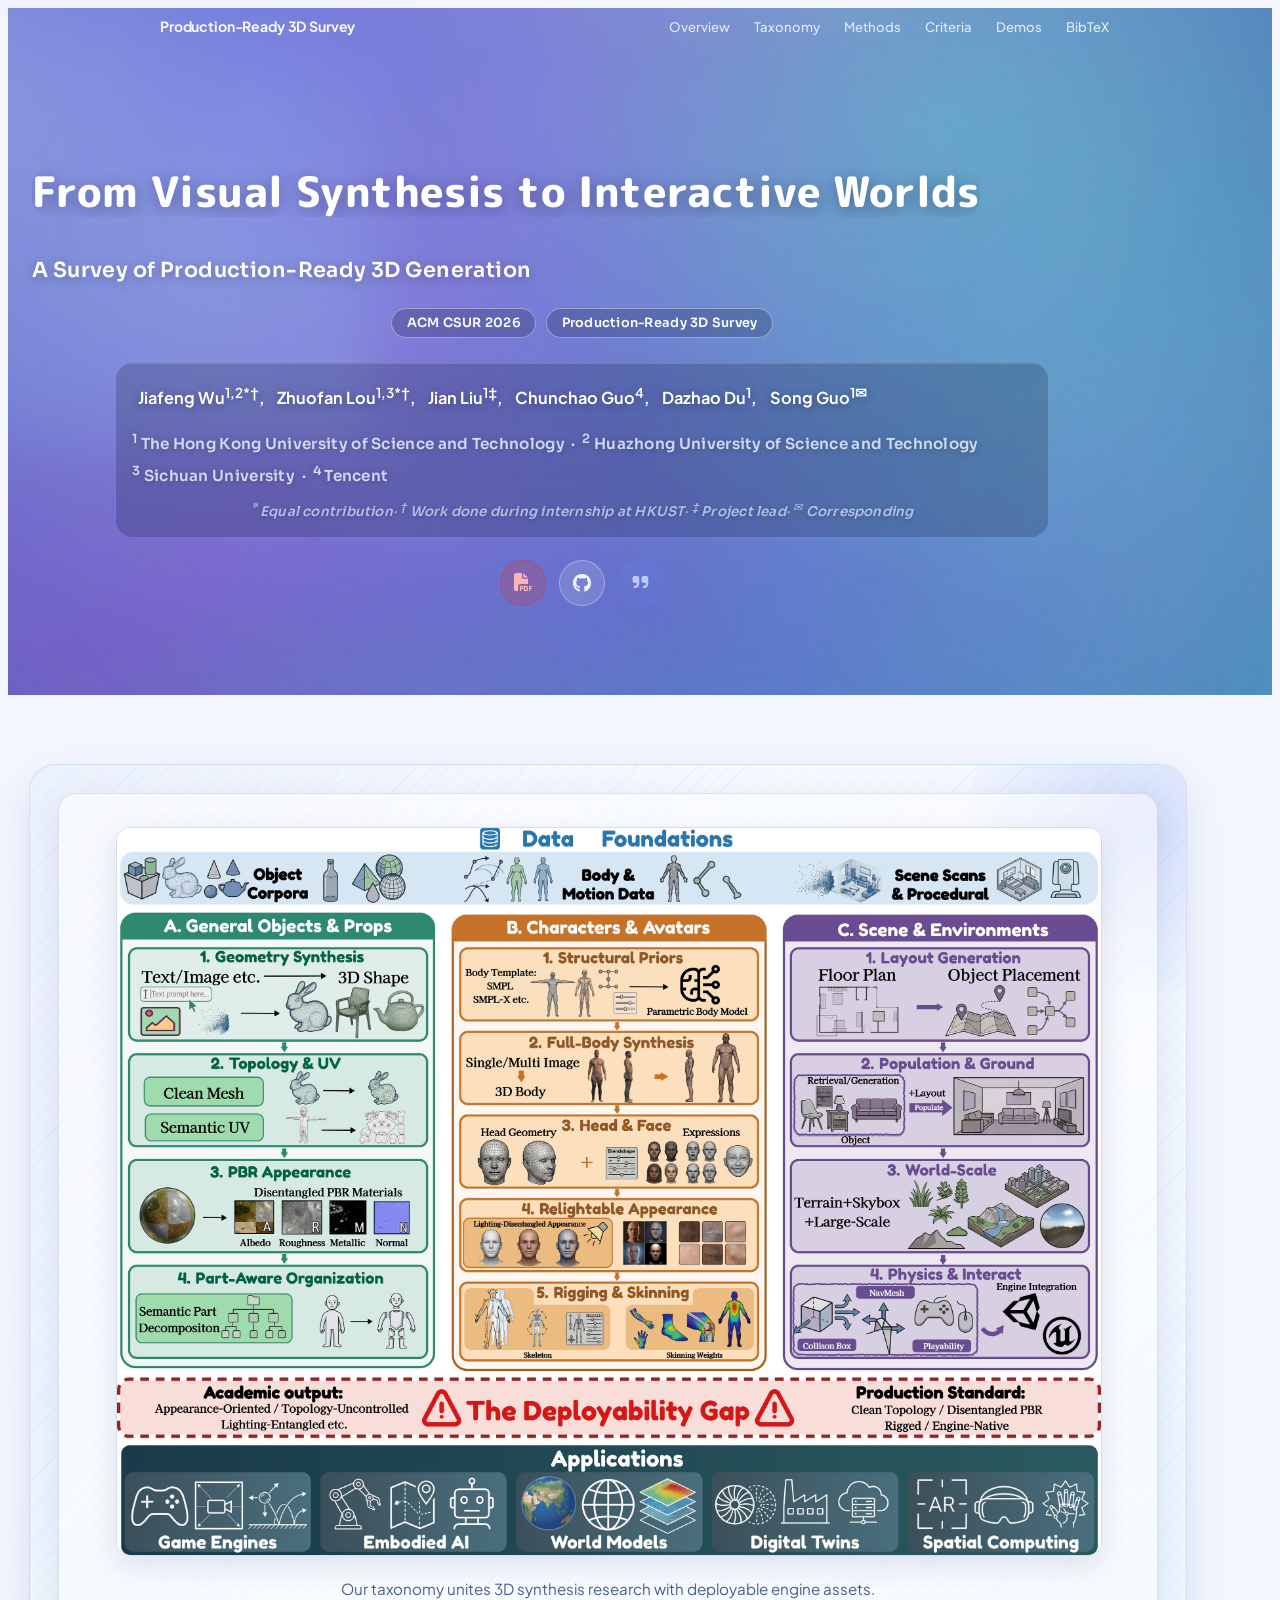
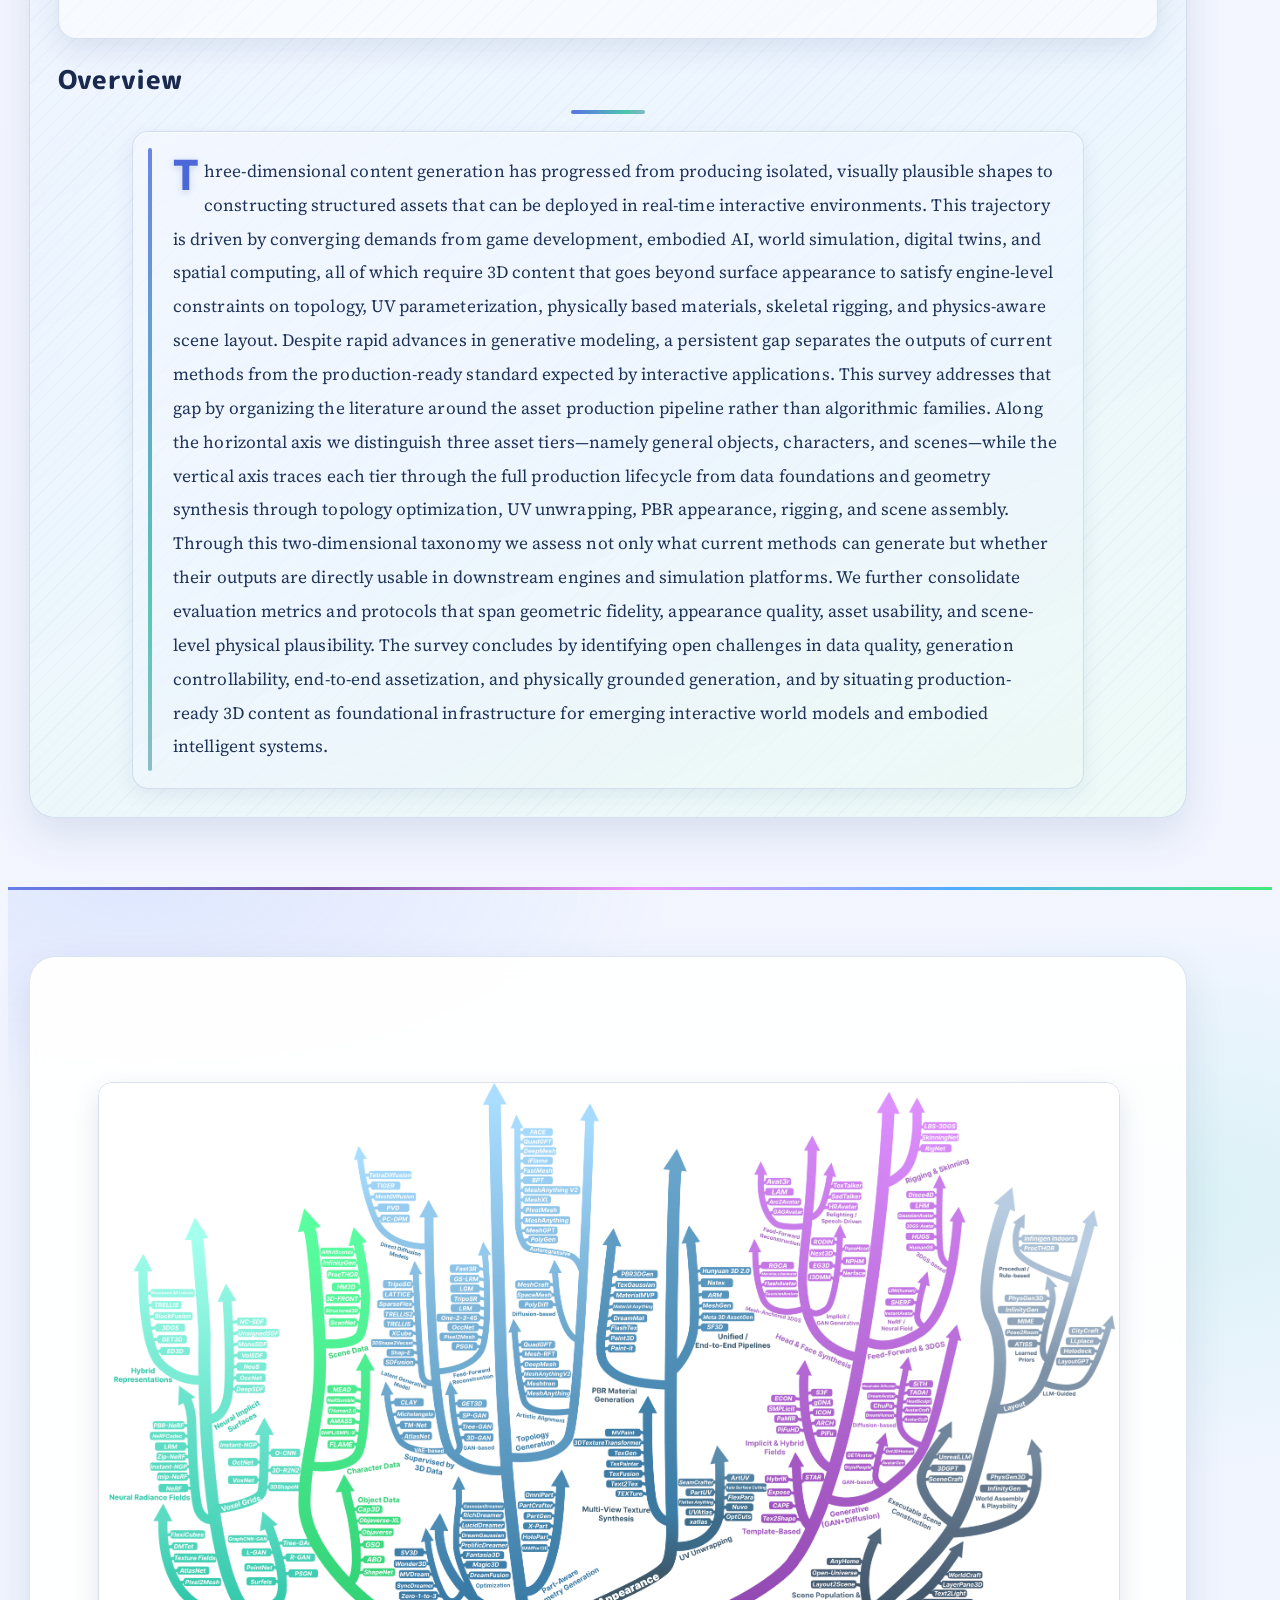
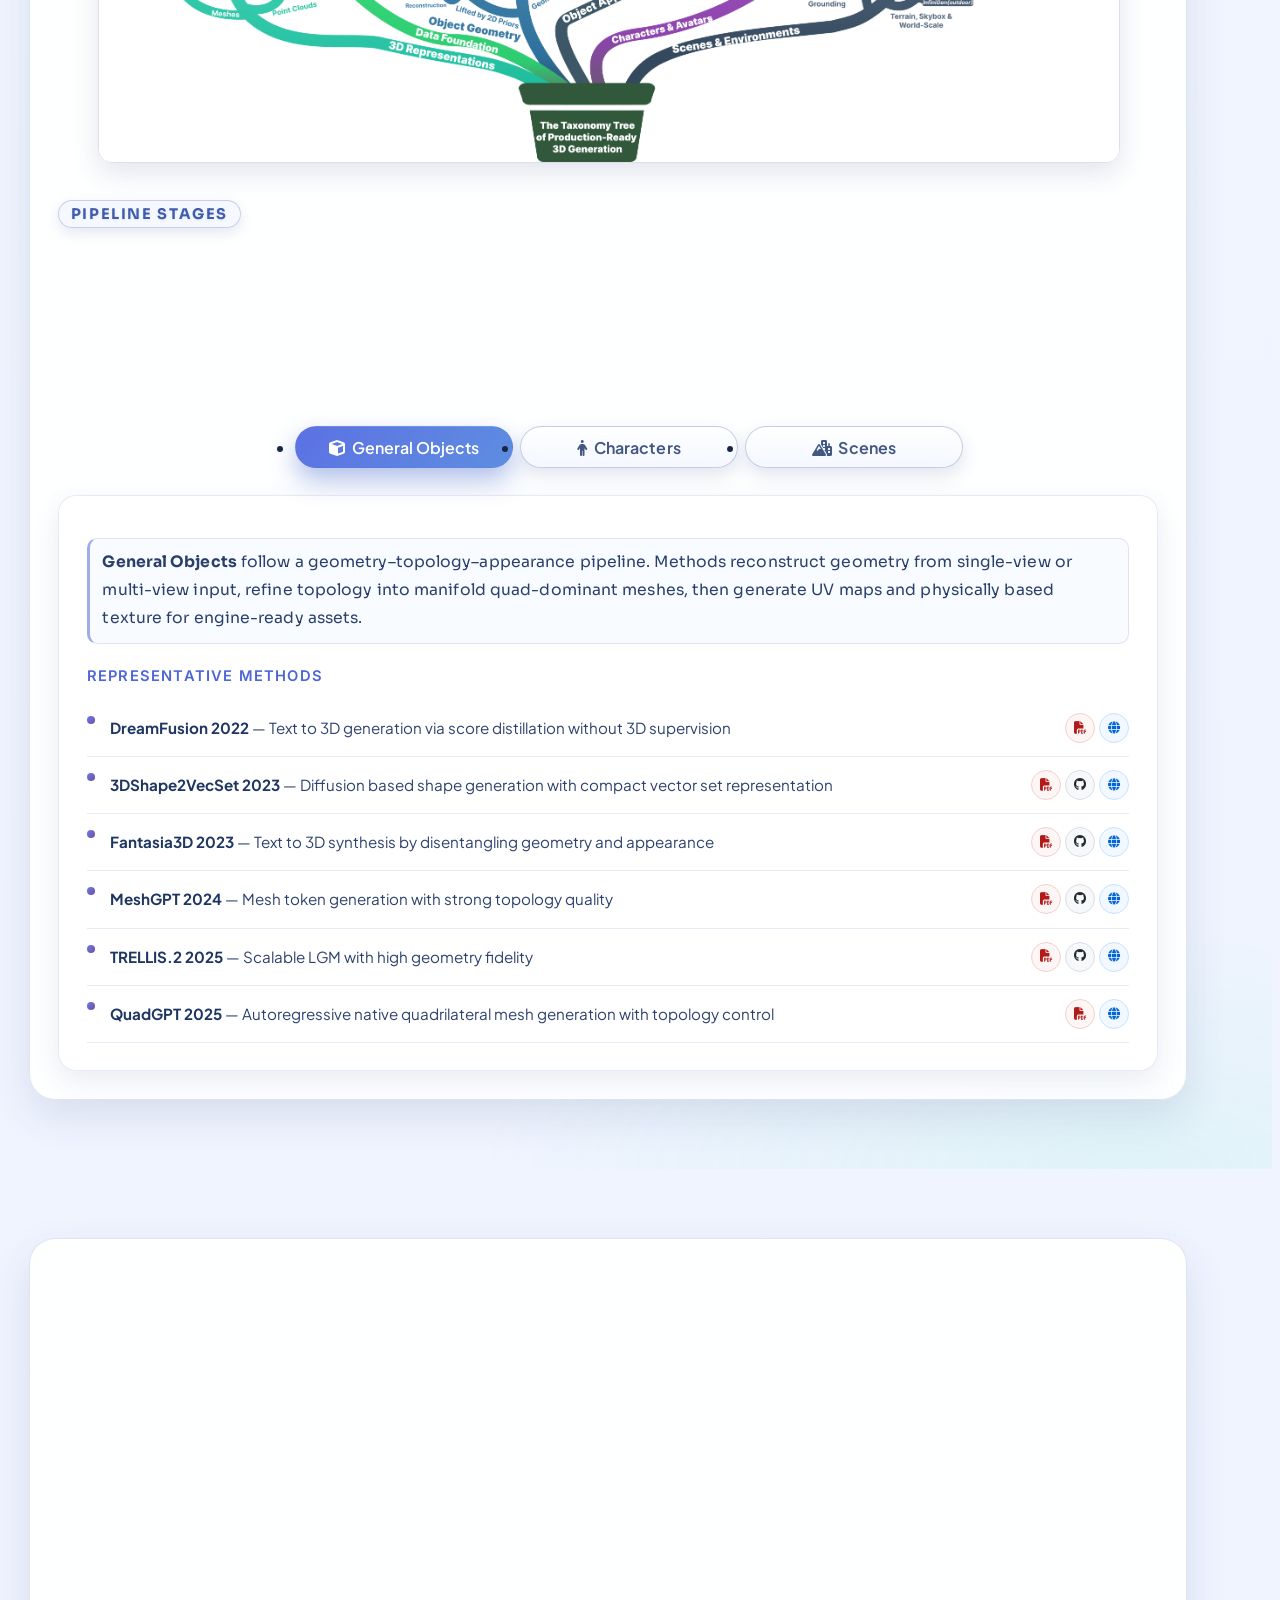
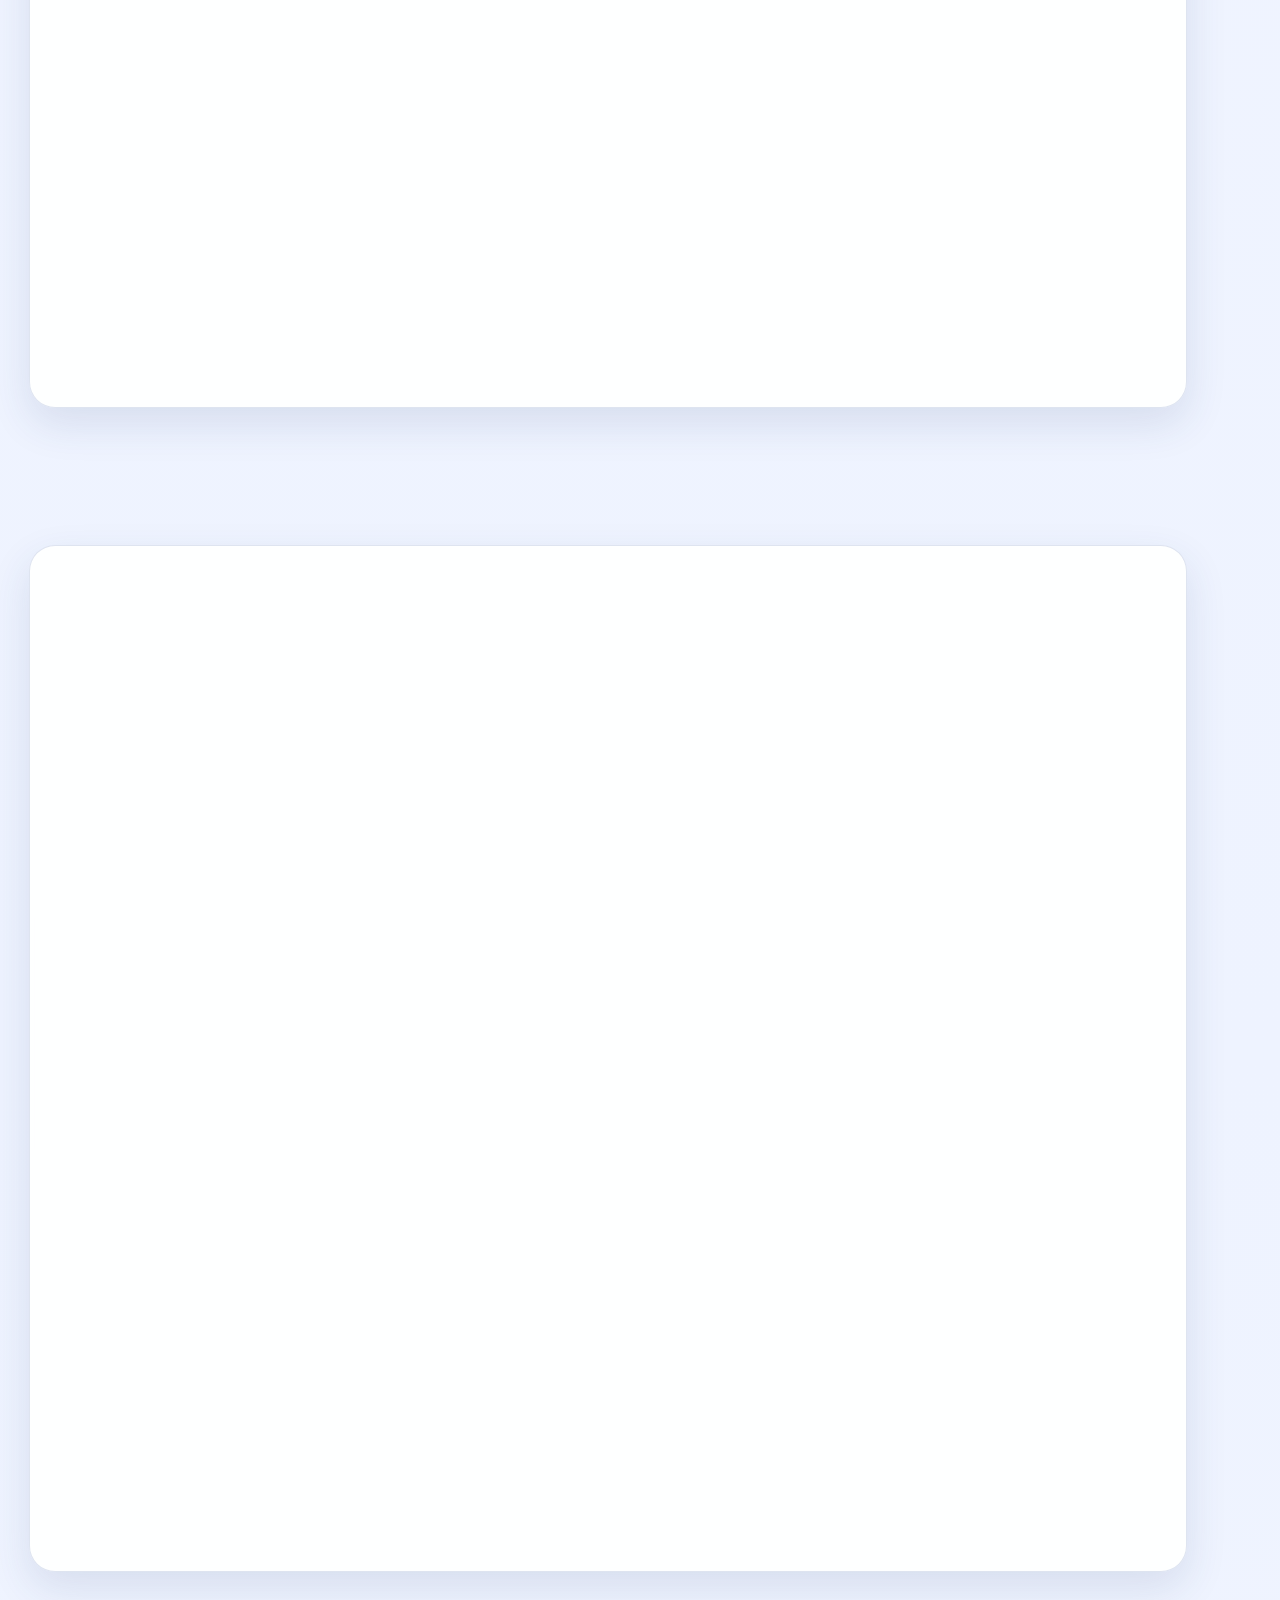
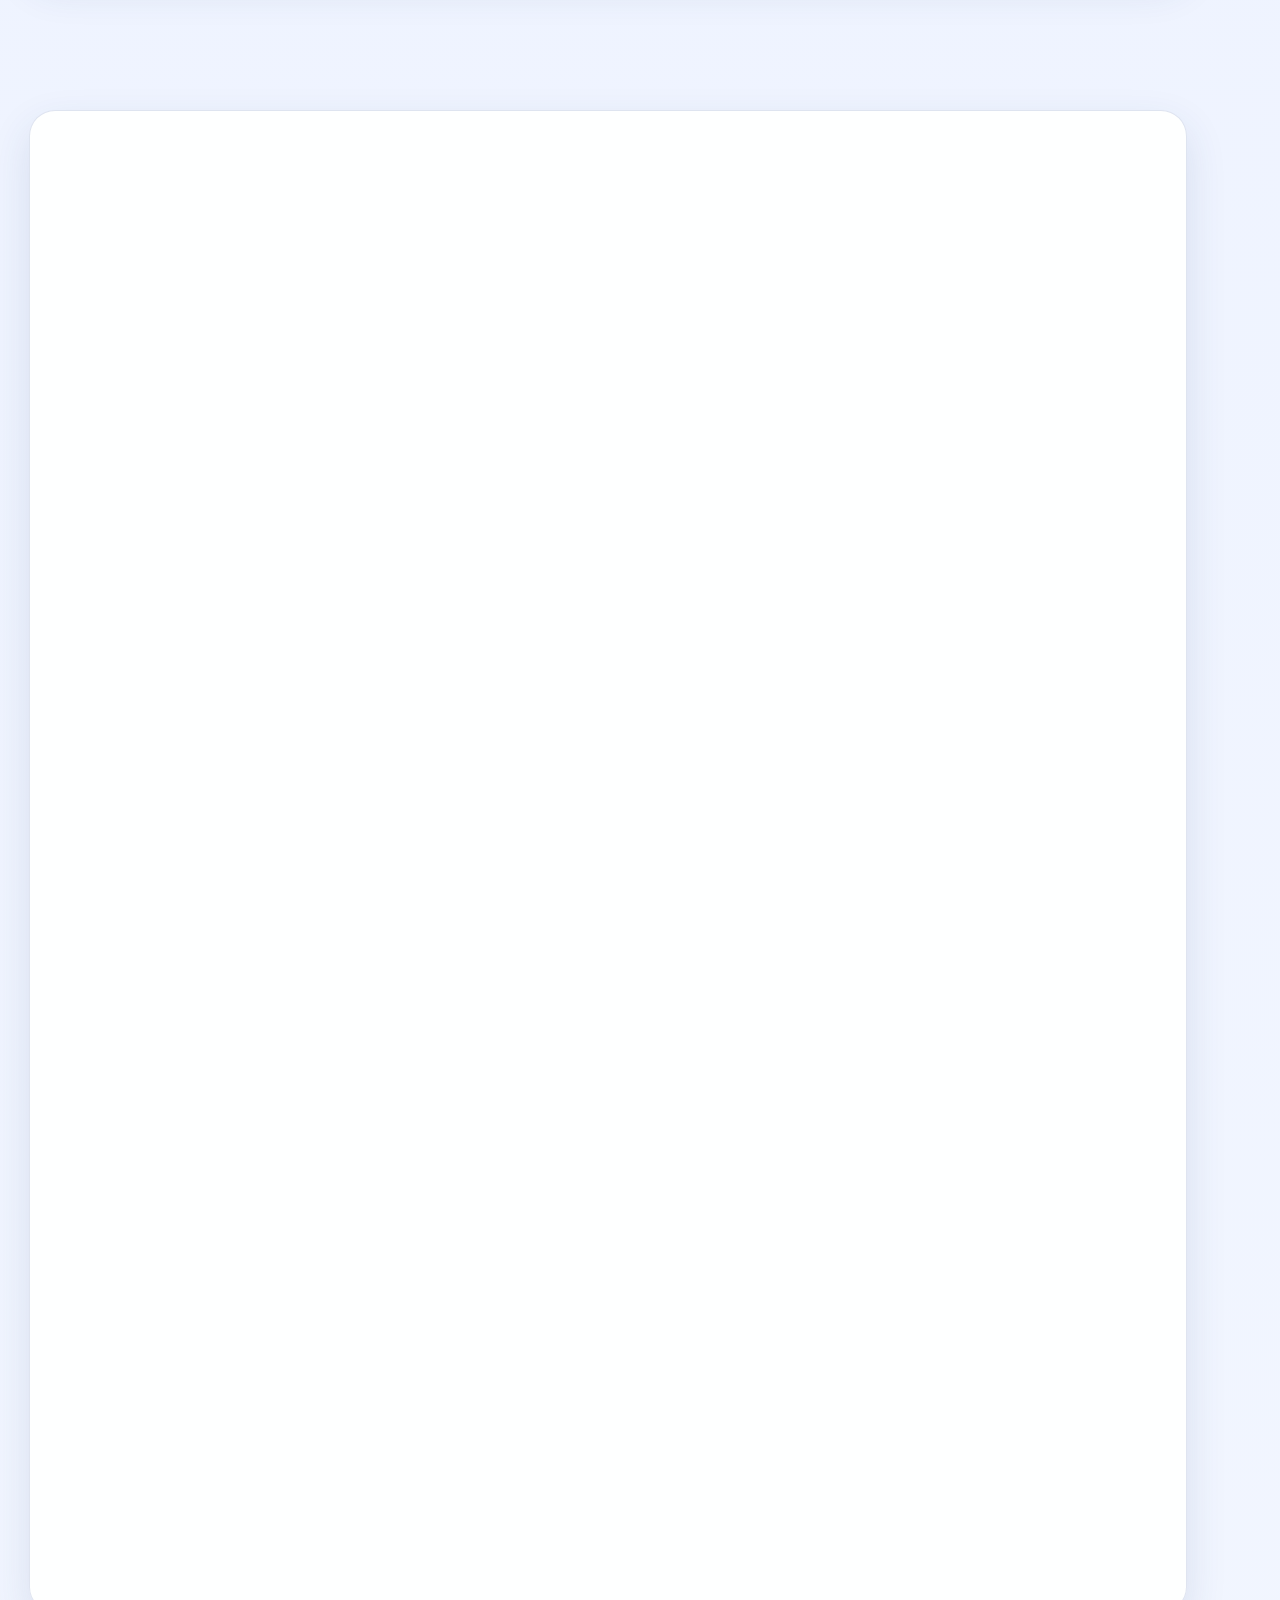
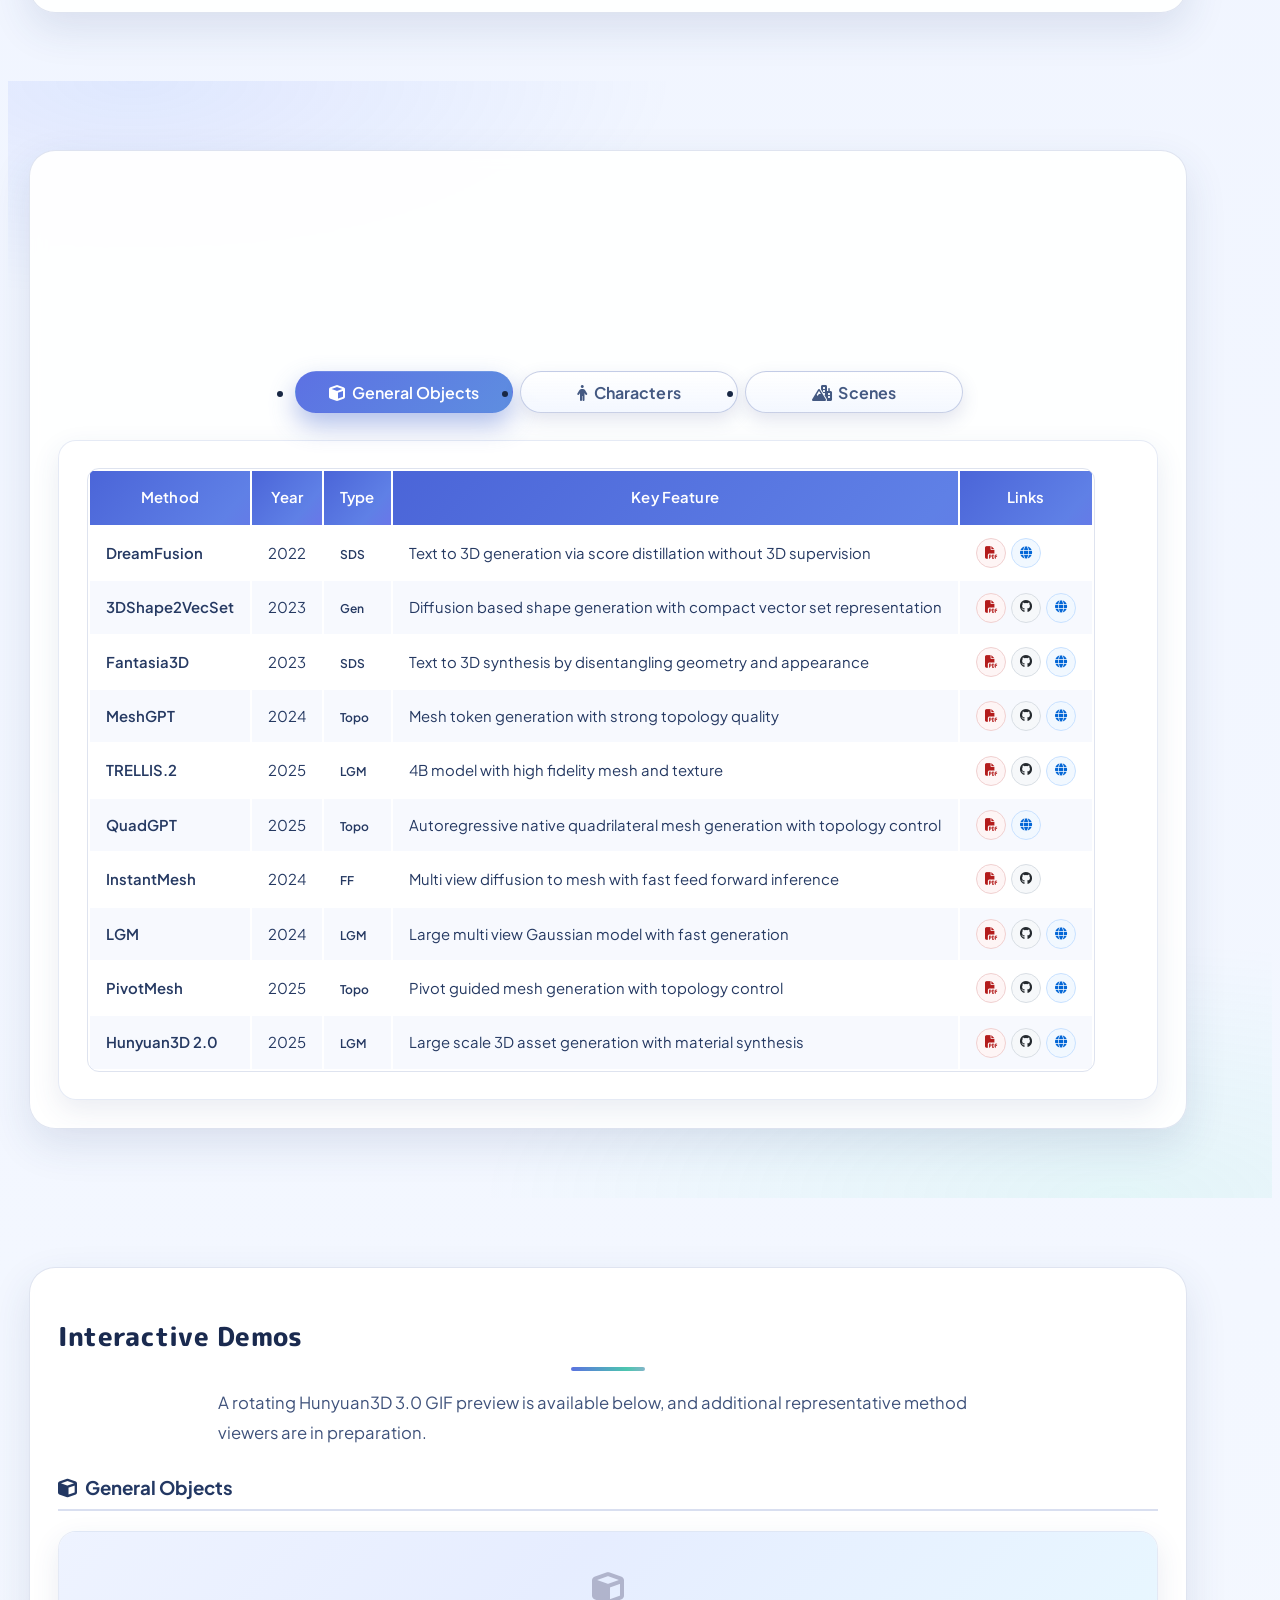
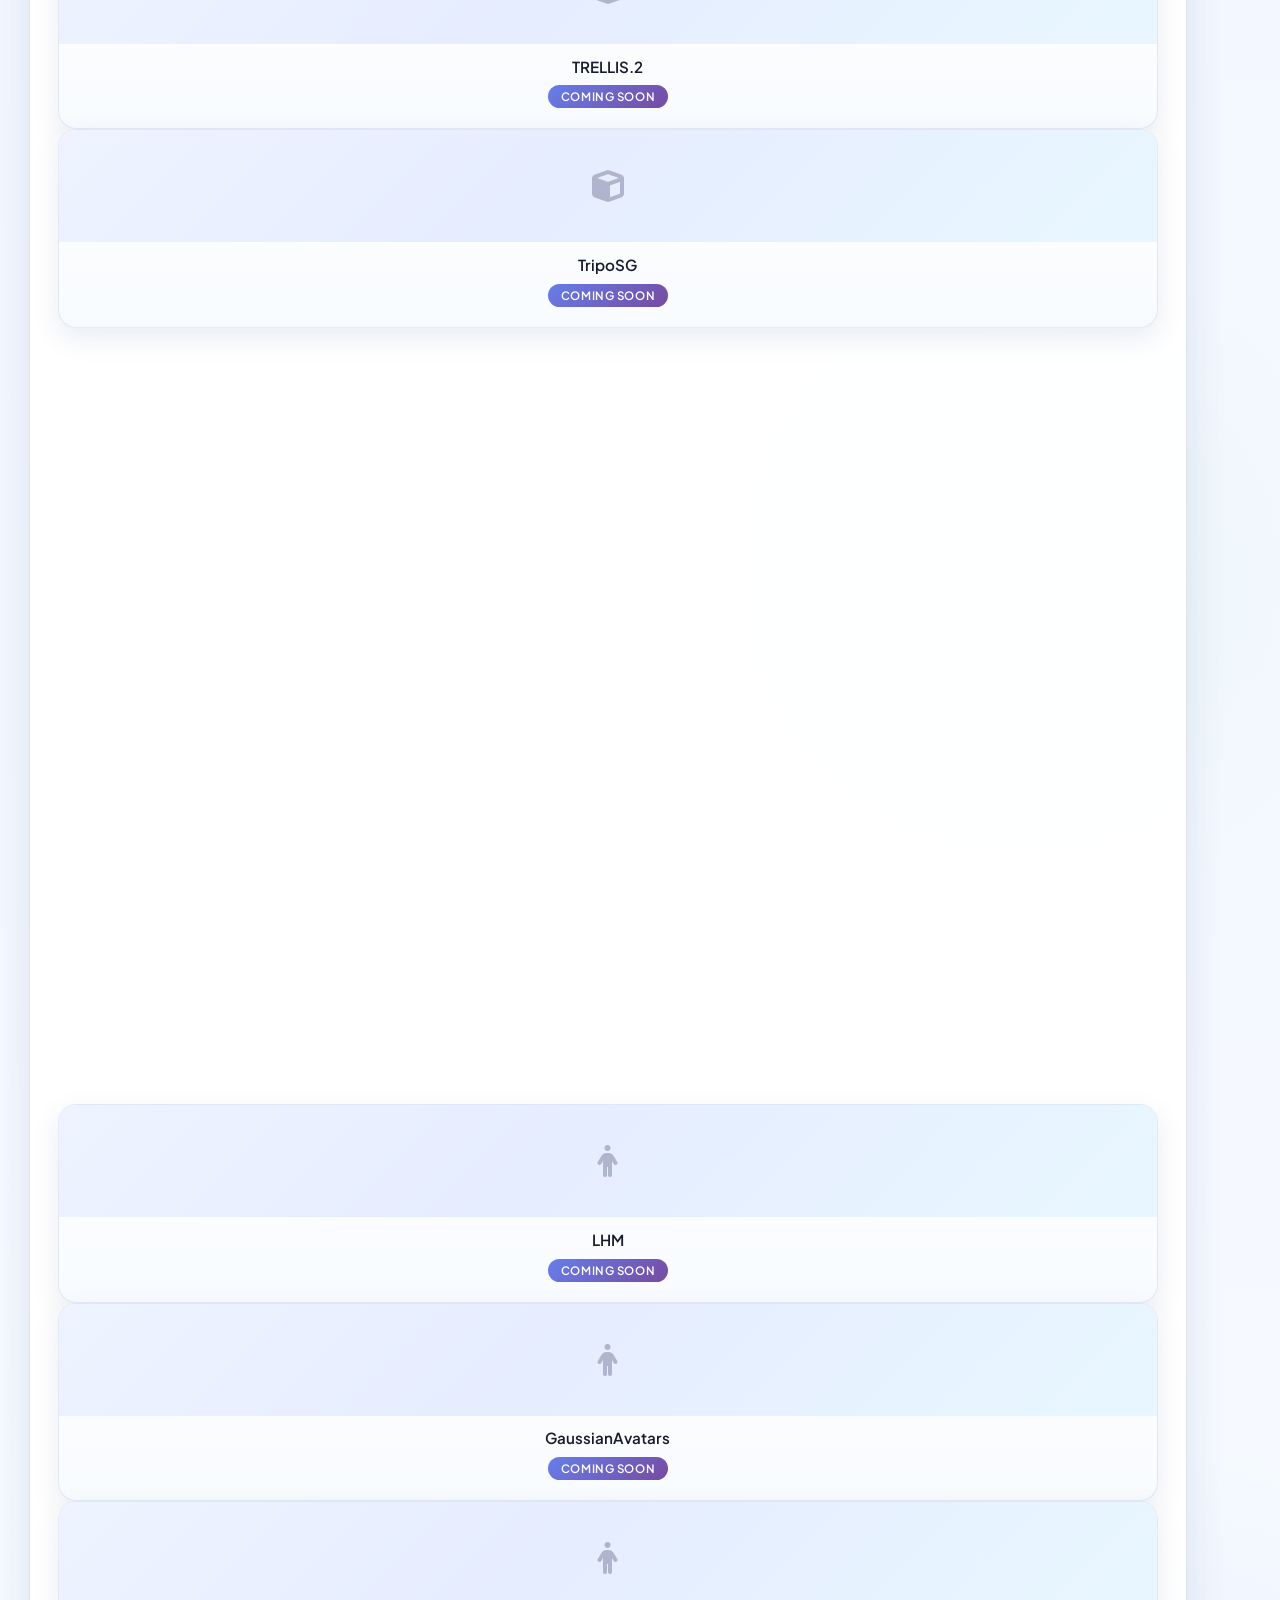
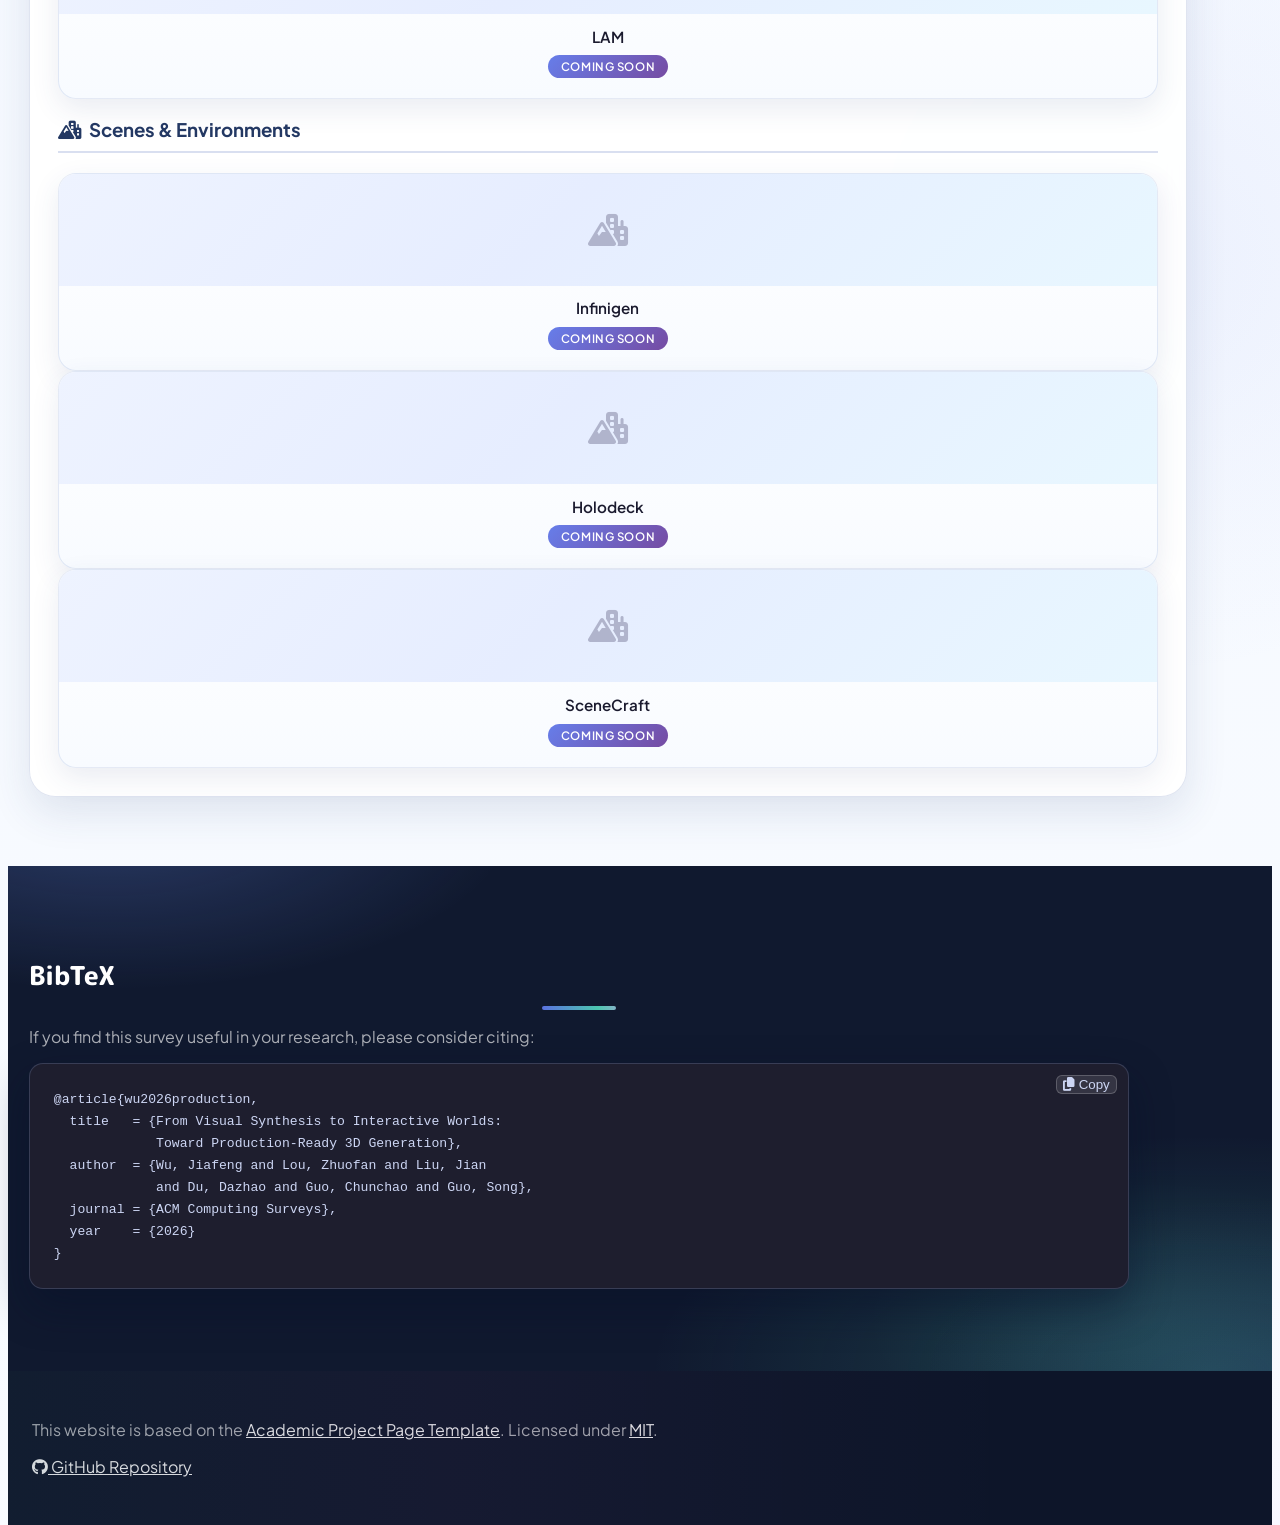
==== commit 03533dc9: "update" ====
--- a/index.html
+++ b/index.html
@@ -8,7 +8,7 @@
   <meta name="keywords" content="3D generation, production-ready, survey, ACM Computing Surveys, game development, NeRF, 3D Gaussian Splatting, digital twins">
 
   <!-- Open Graph -->
-  <meta property="og:title" content="From Visual Synthesis to Interactive Worlds: A Survey of Production-Ready 3D Generation">
+  <meta property="og:title" content="From Visual Synthesis to Interactive Worlds: Toward Production-Ready 3D Generation">
   <meta property="og:description" content="A comprehensive survey organizing 3D generation literature around the asset production pipeline.">
   <meta property="og:type" content="website">
   <meta property="og:image" content="static/images/fig1_pipeline.jpg">
@@ -980,7 +980,7 @@
       </button>
       <pre><code id="bibtex-text">@article{wu2026production,
   title   = {From Visual Synthesis to Interactive Worlds:
-             A Survey of Production-Ready 3D Generation},
+             Toward Production-Ready 3D Generation},
   author  = {Wu, Jiafeng and Lou, Zhuofan and Liu, Jian
              and Du, Dazhao and Guo, Chunchao and Guo, Song},
   journal = {ACM Computing Surveys},
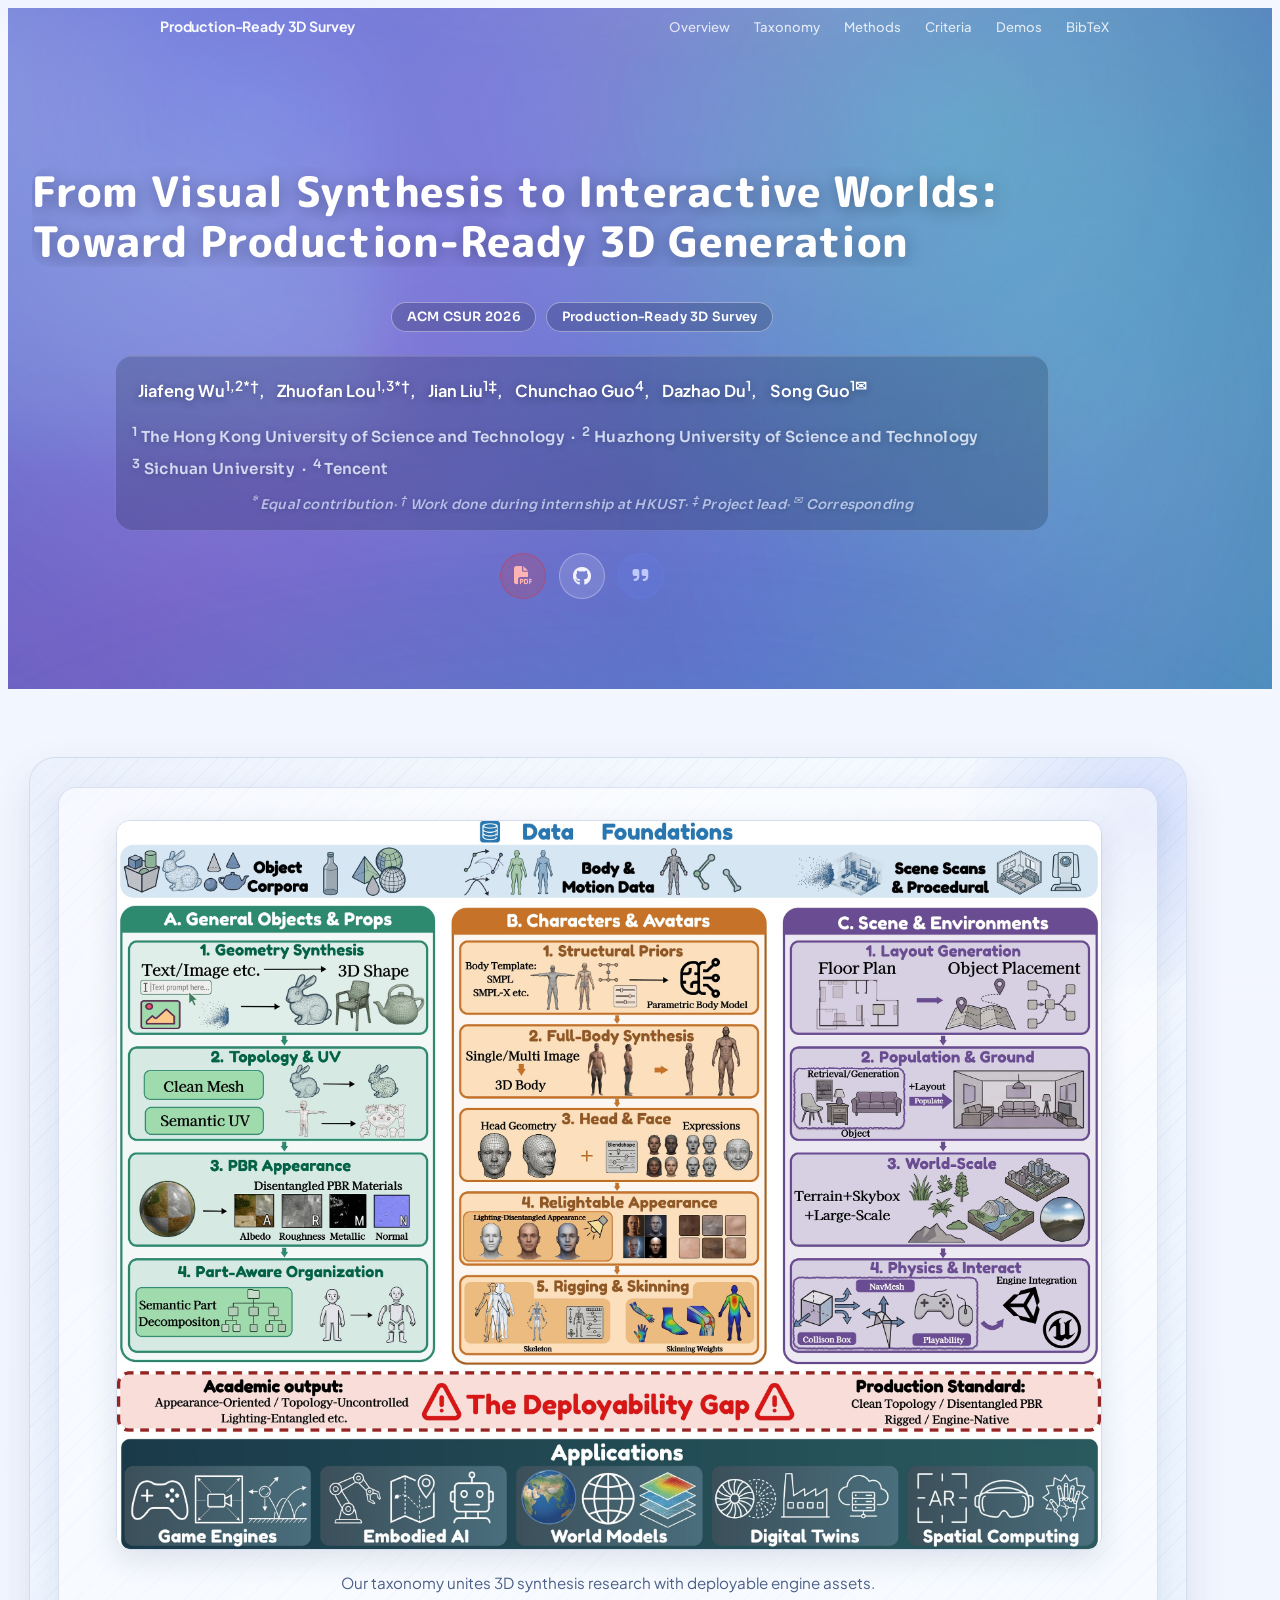
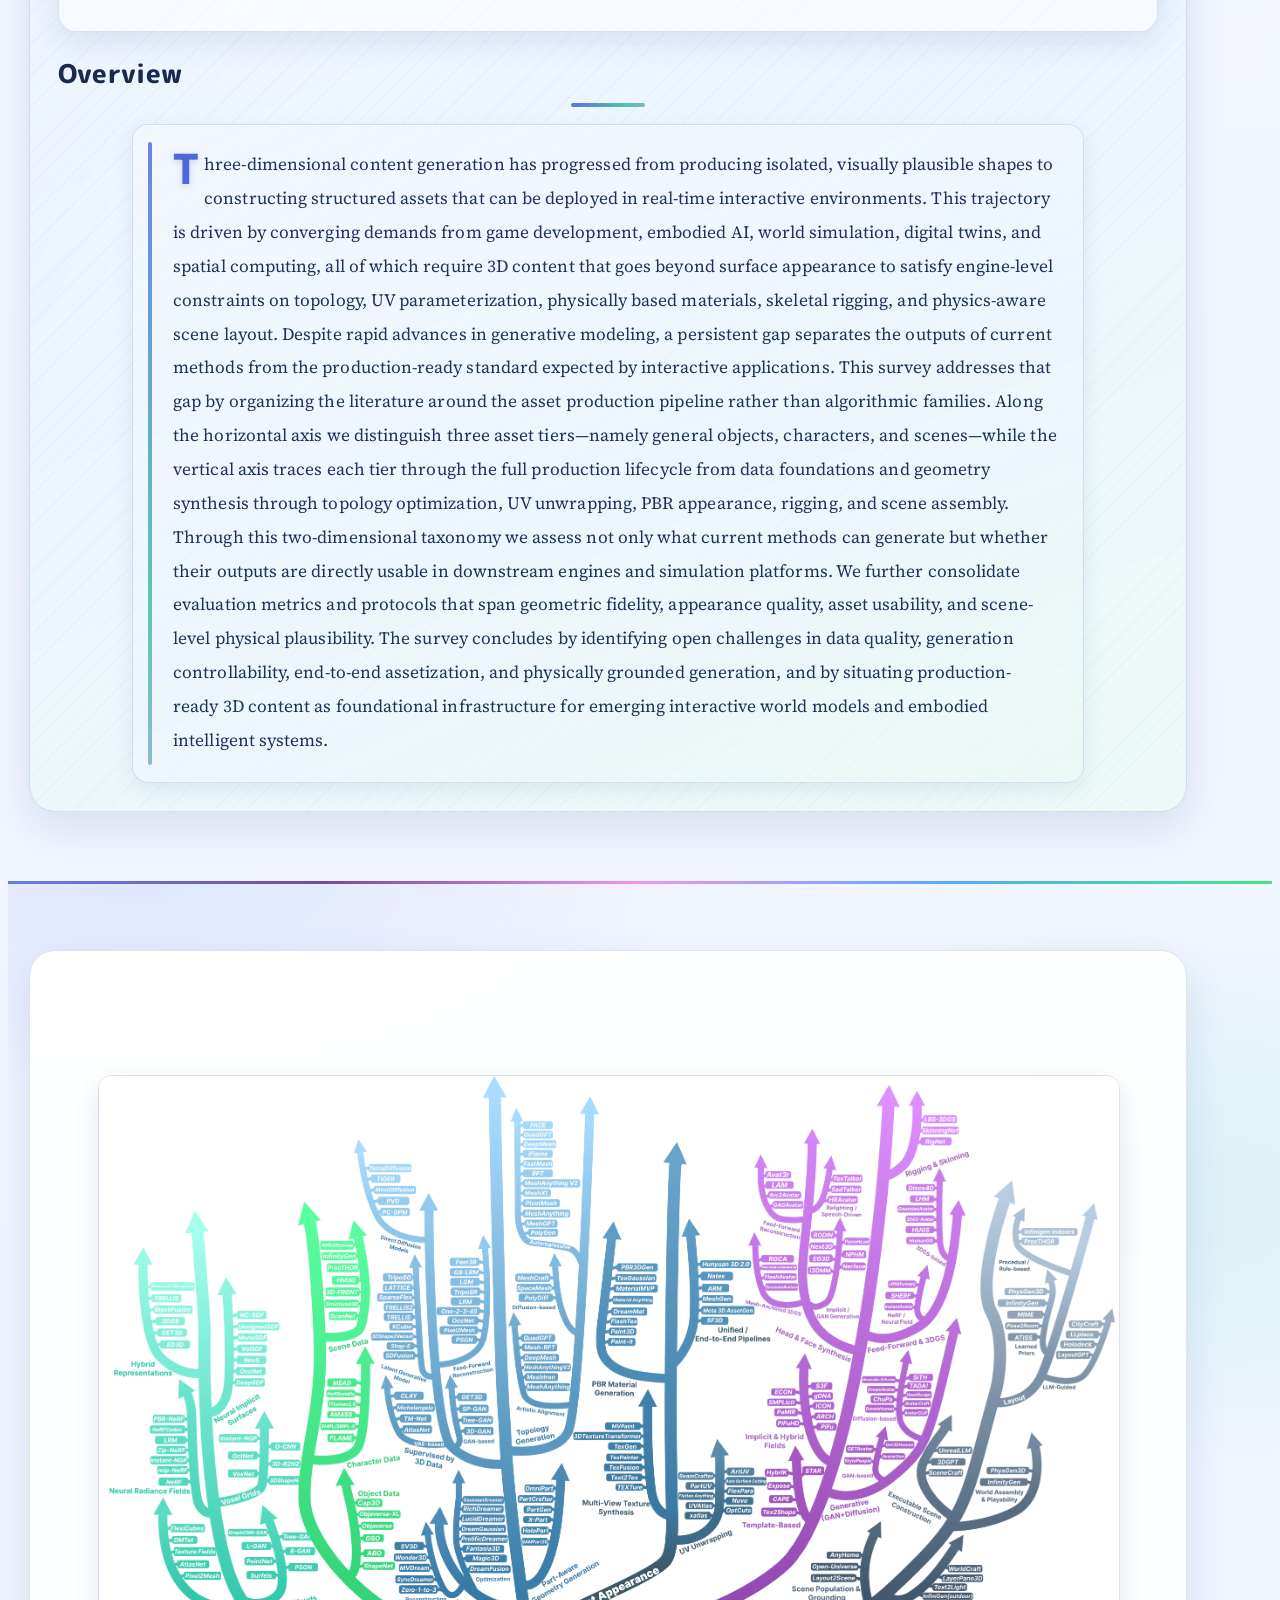
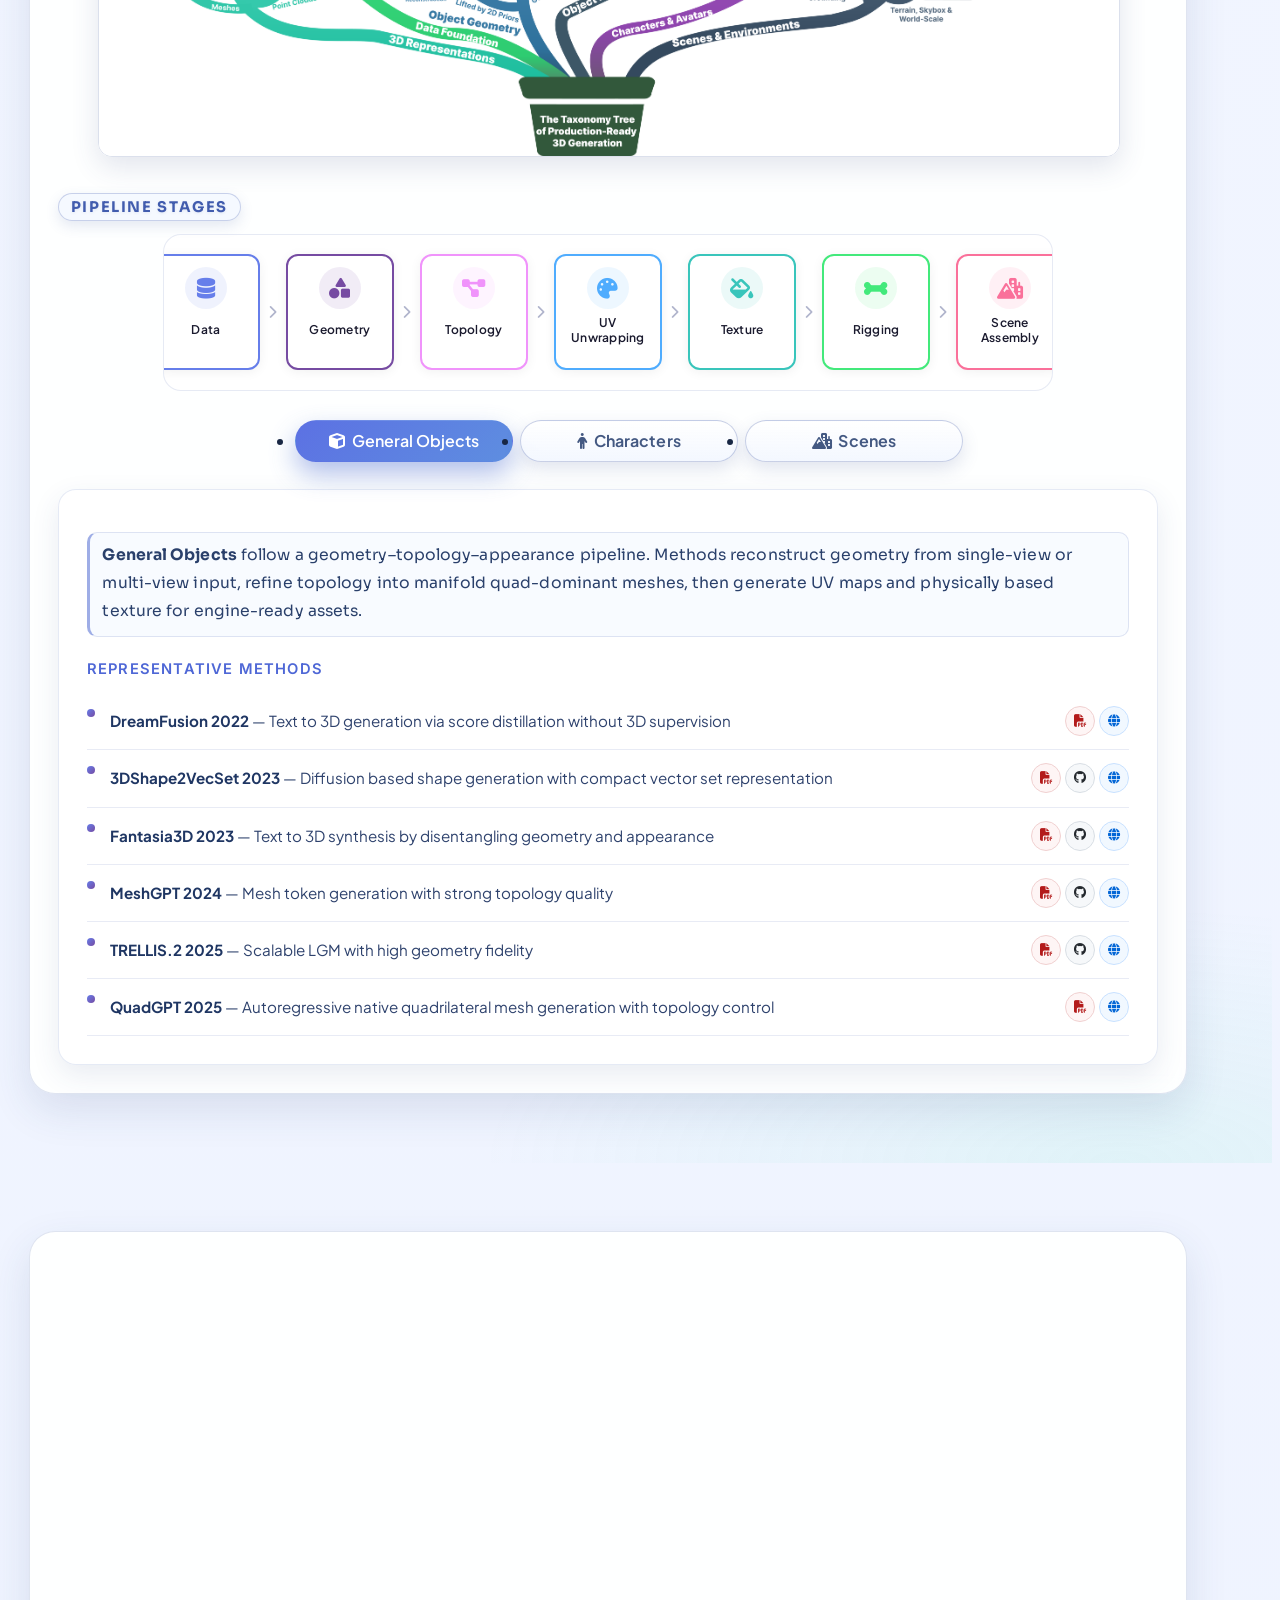
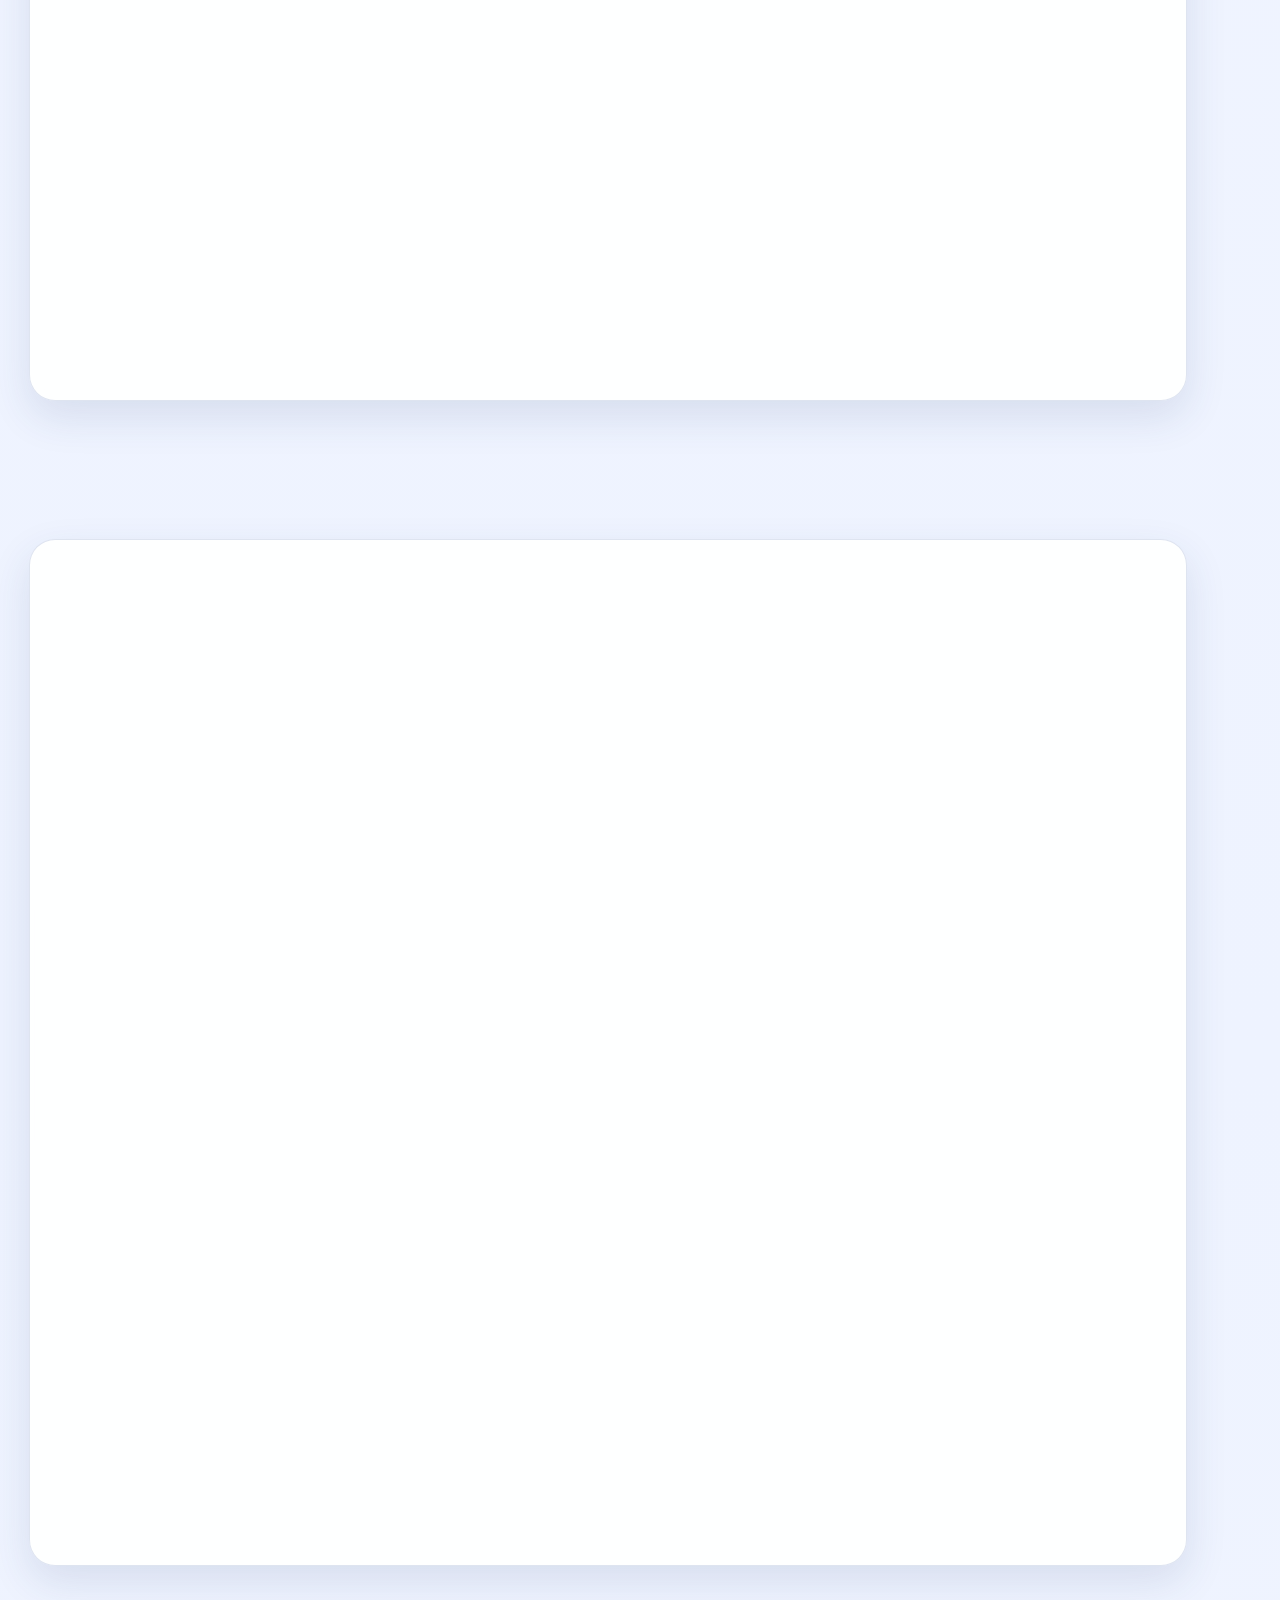
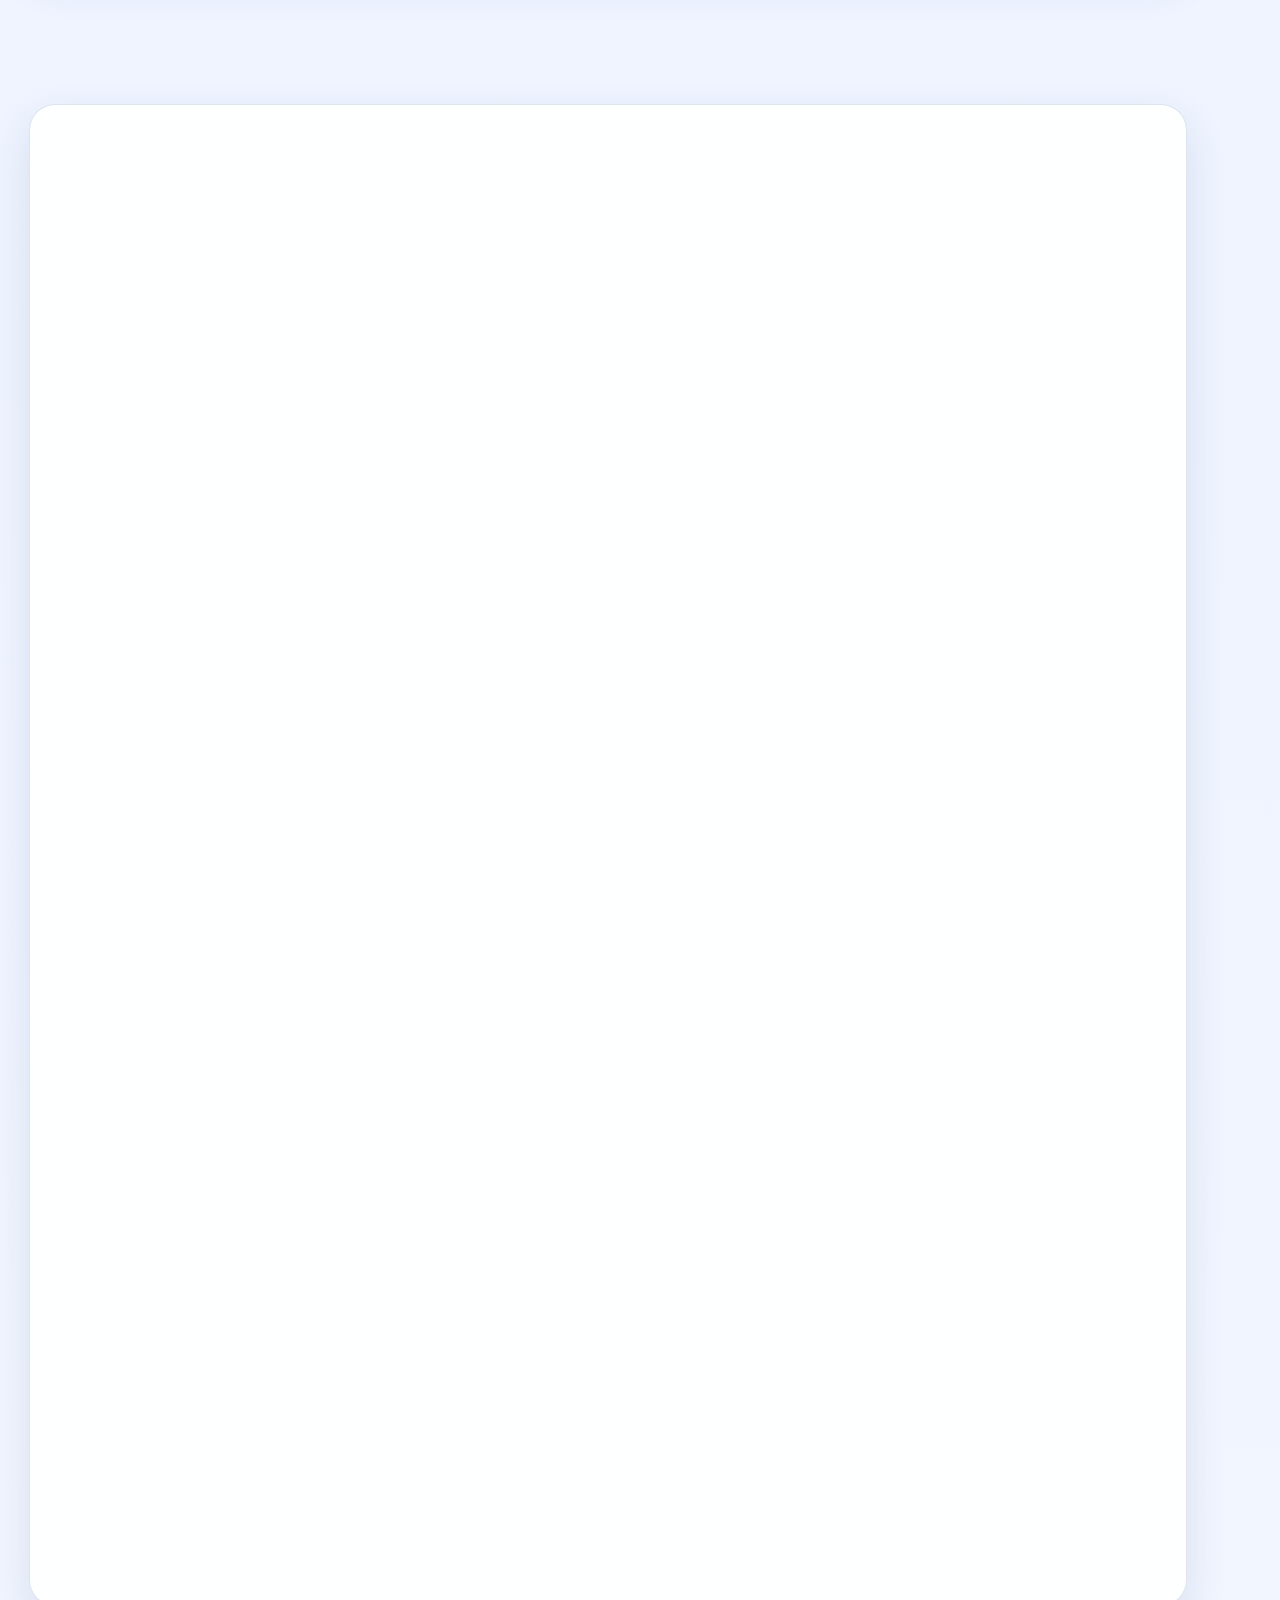
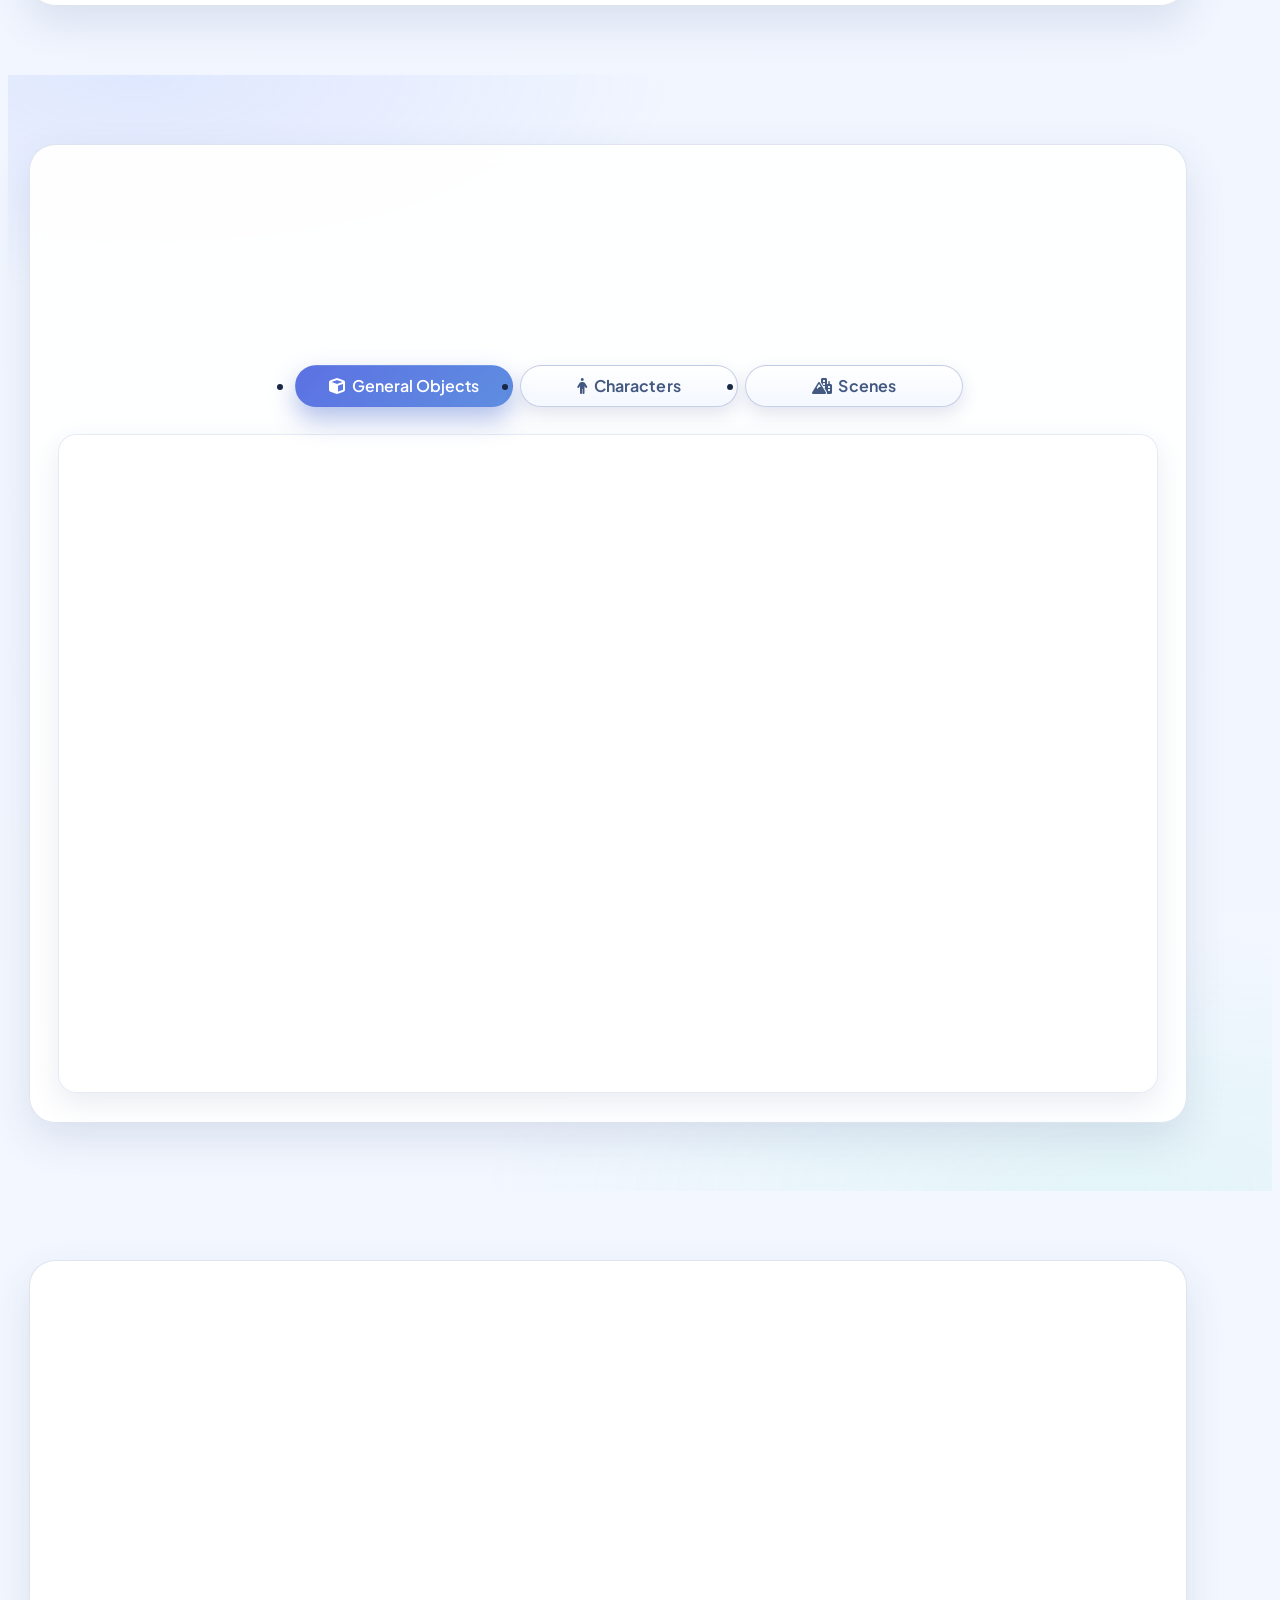
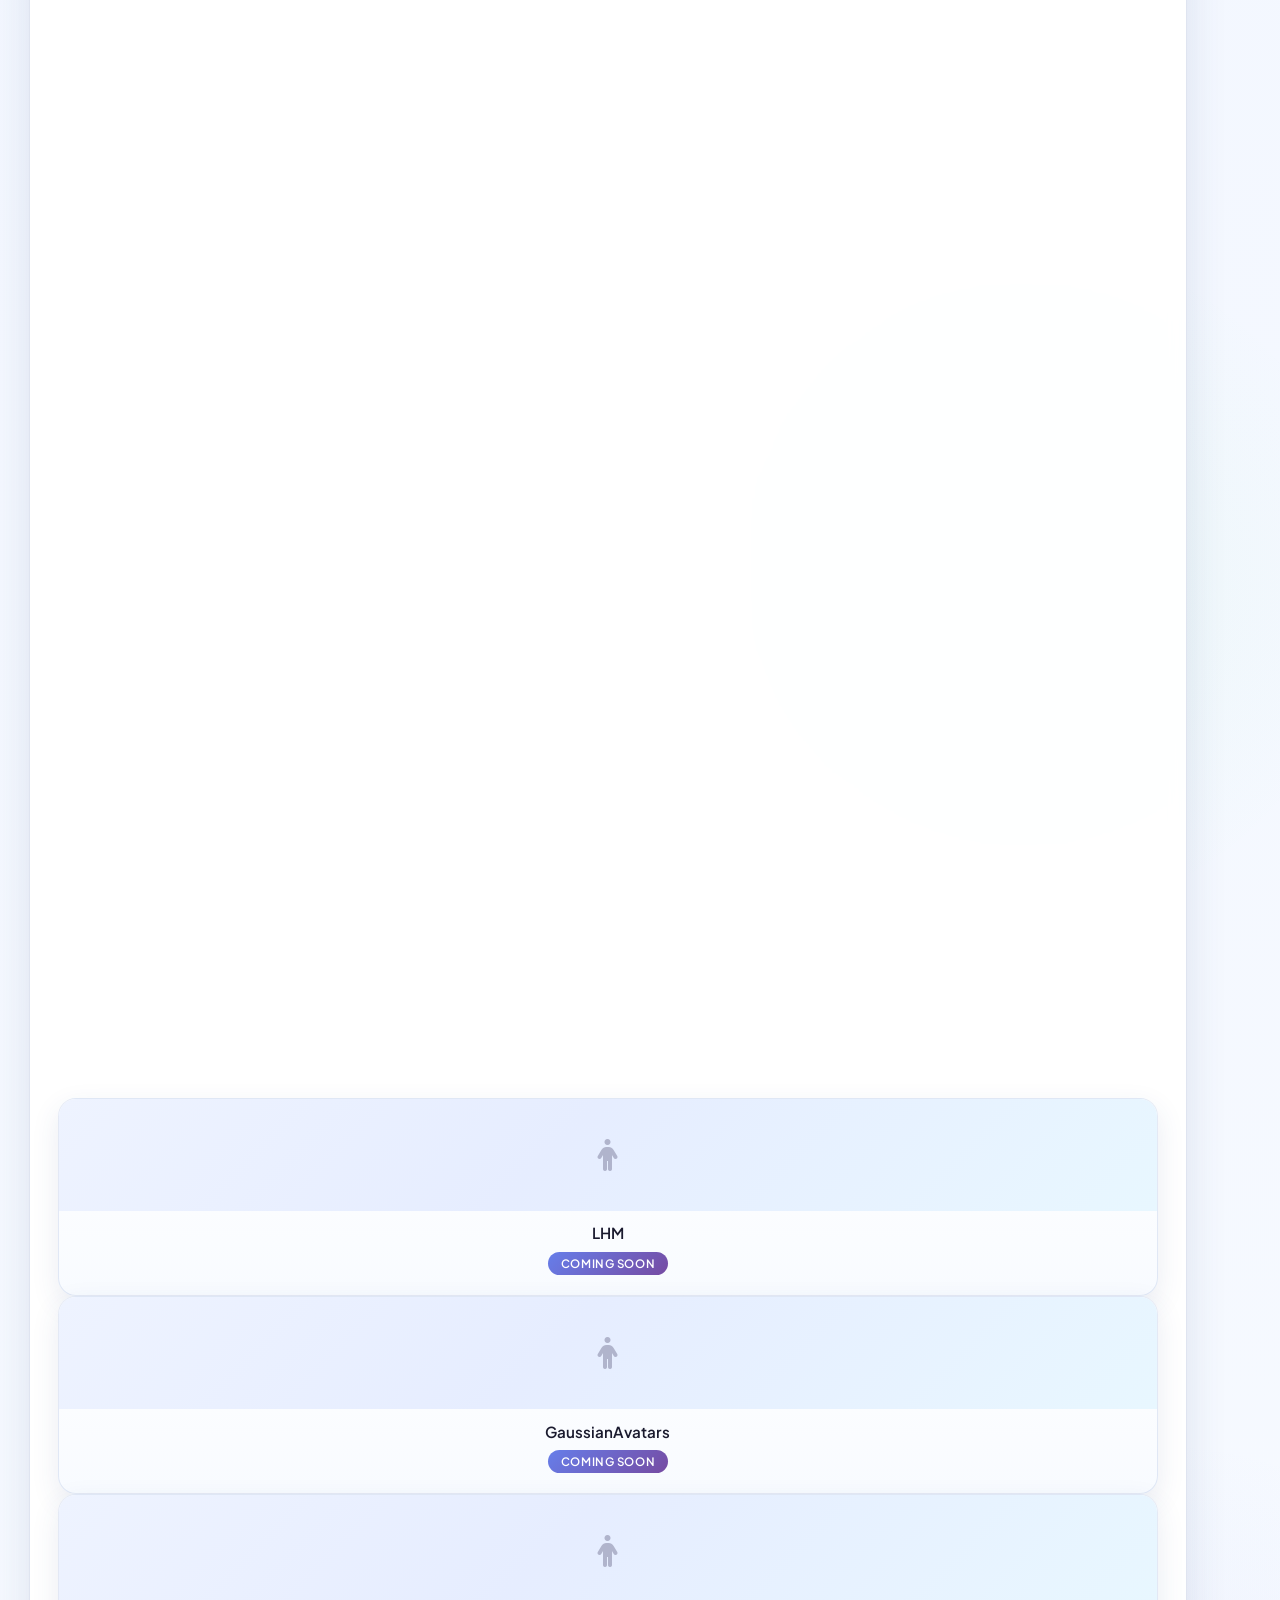
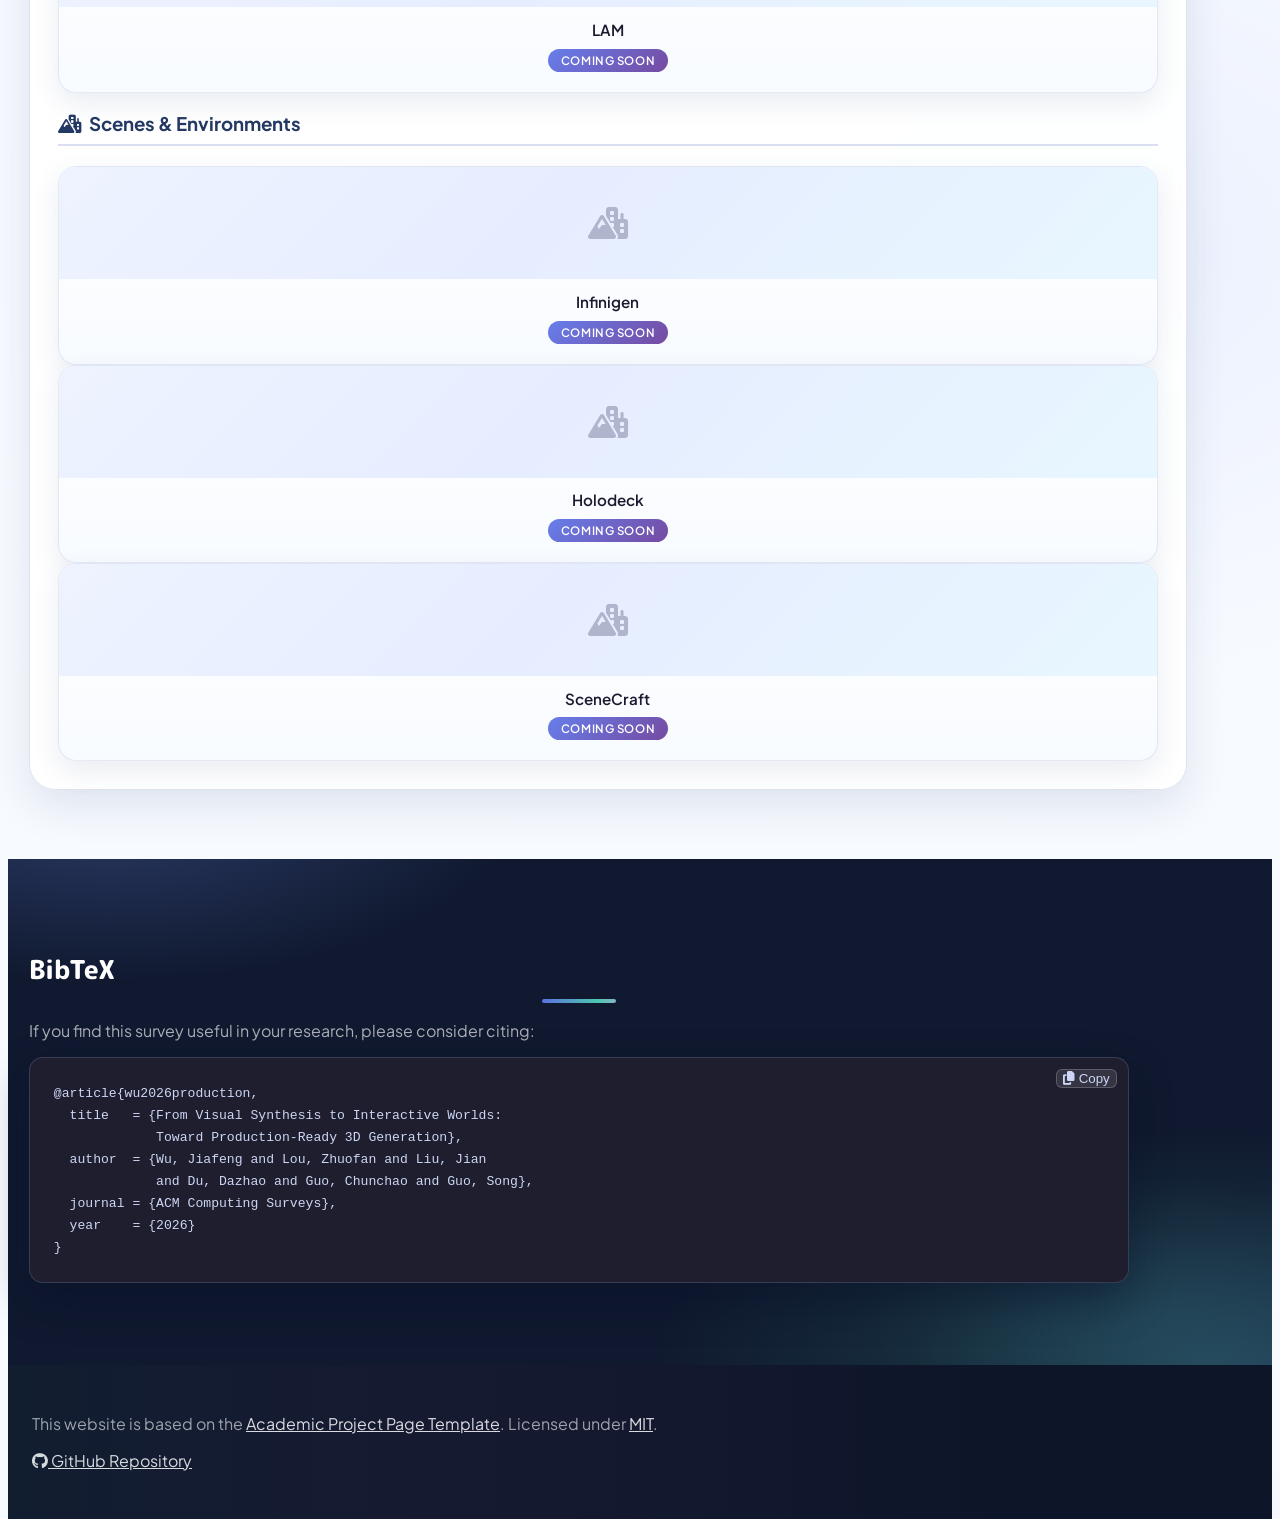
==== commit 0bad4552: "update" ====
--- a/index.html
+++ b/index.html
@@ -52,11 +52,8 @@
     <div class="container is-max-desktop has-text-centered">
 
       <h1 class="title is-2 publication-title">
-        From Visual Synthesis to Interactive Worlds
+        From Visual Synthesis to Interactive Worlds: Toward Production-Ready 3D Generation
       </h1>
-      <h2 class="subtitle is-4 publication-subtitle">
-        A Survey of Production-Ready 3D Generation
-      </h2>
       <div class="hero-meta-chips">
         <span class="hero-chip">ACM CSUR 2026</span>
         <span class="hero-chip">Production-Ready 3D Survey</span>
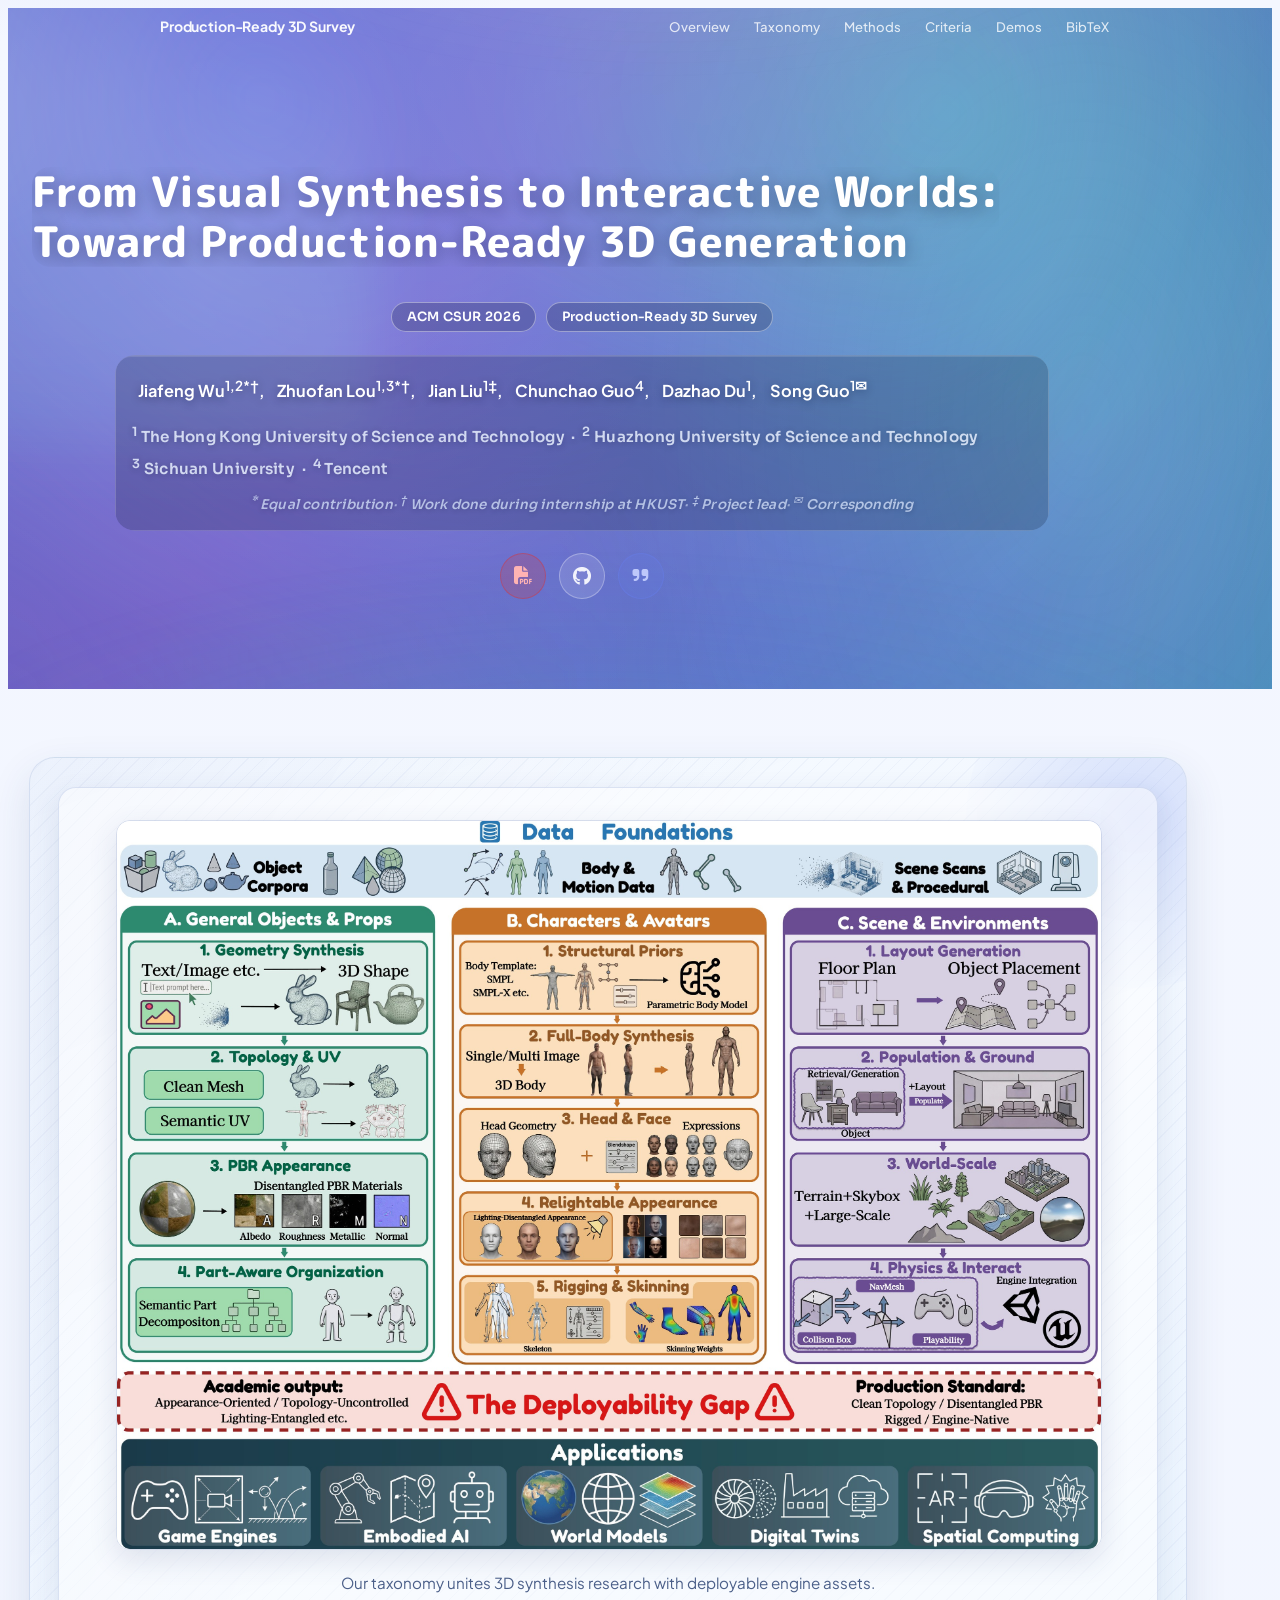
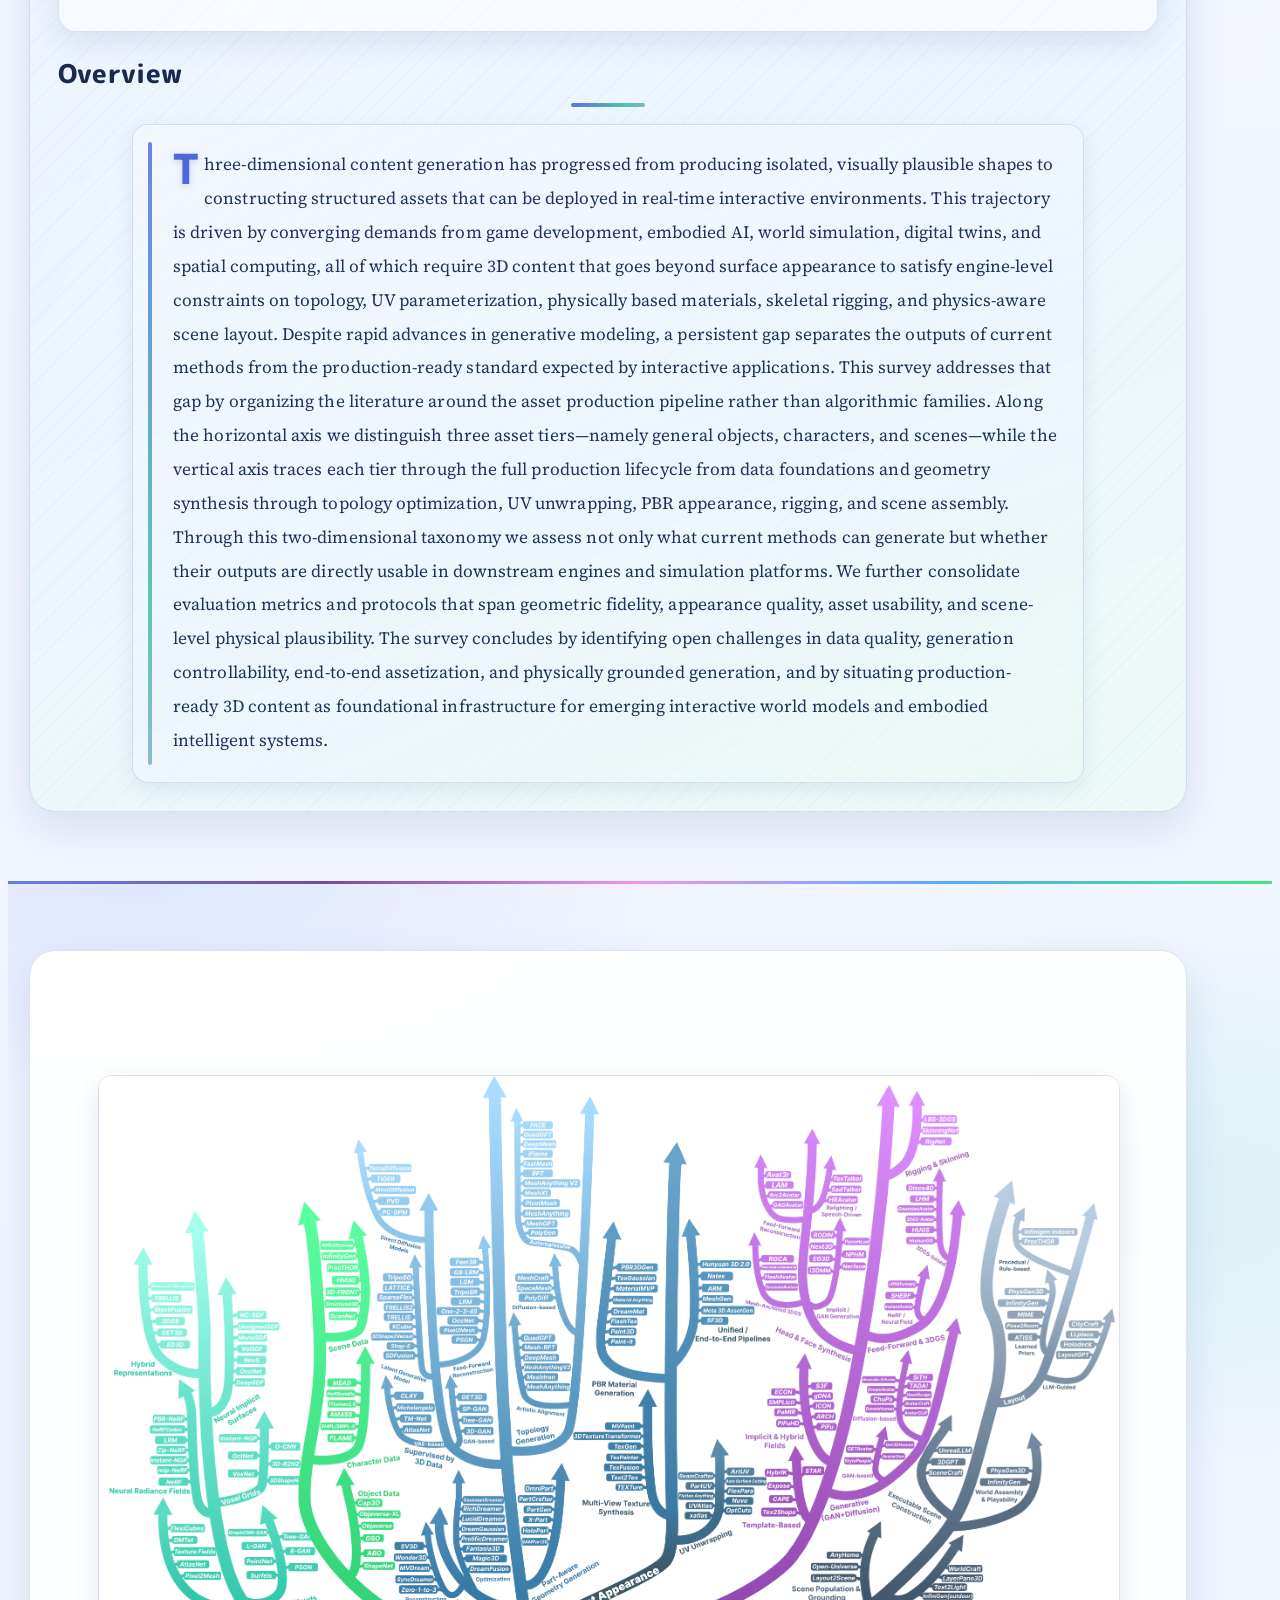
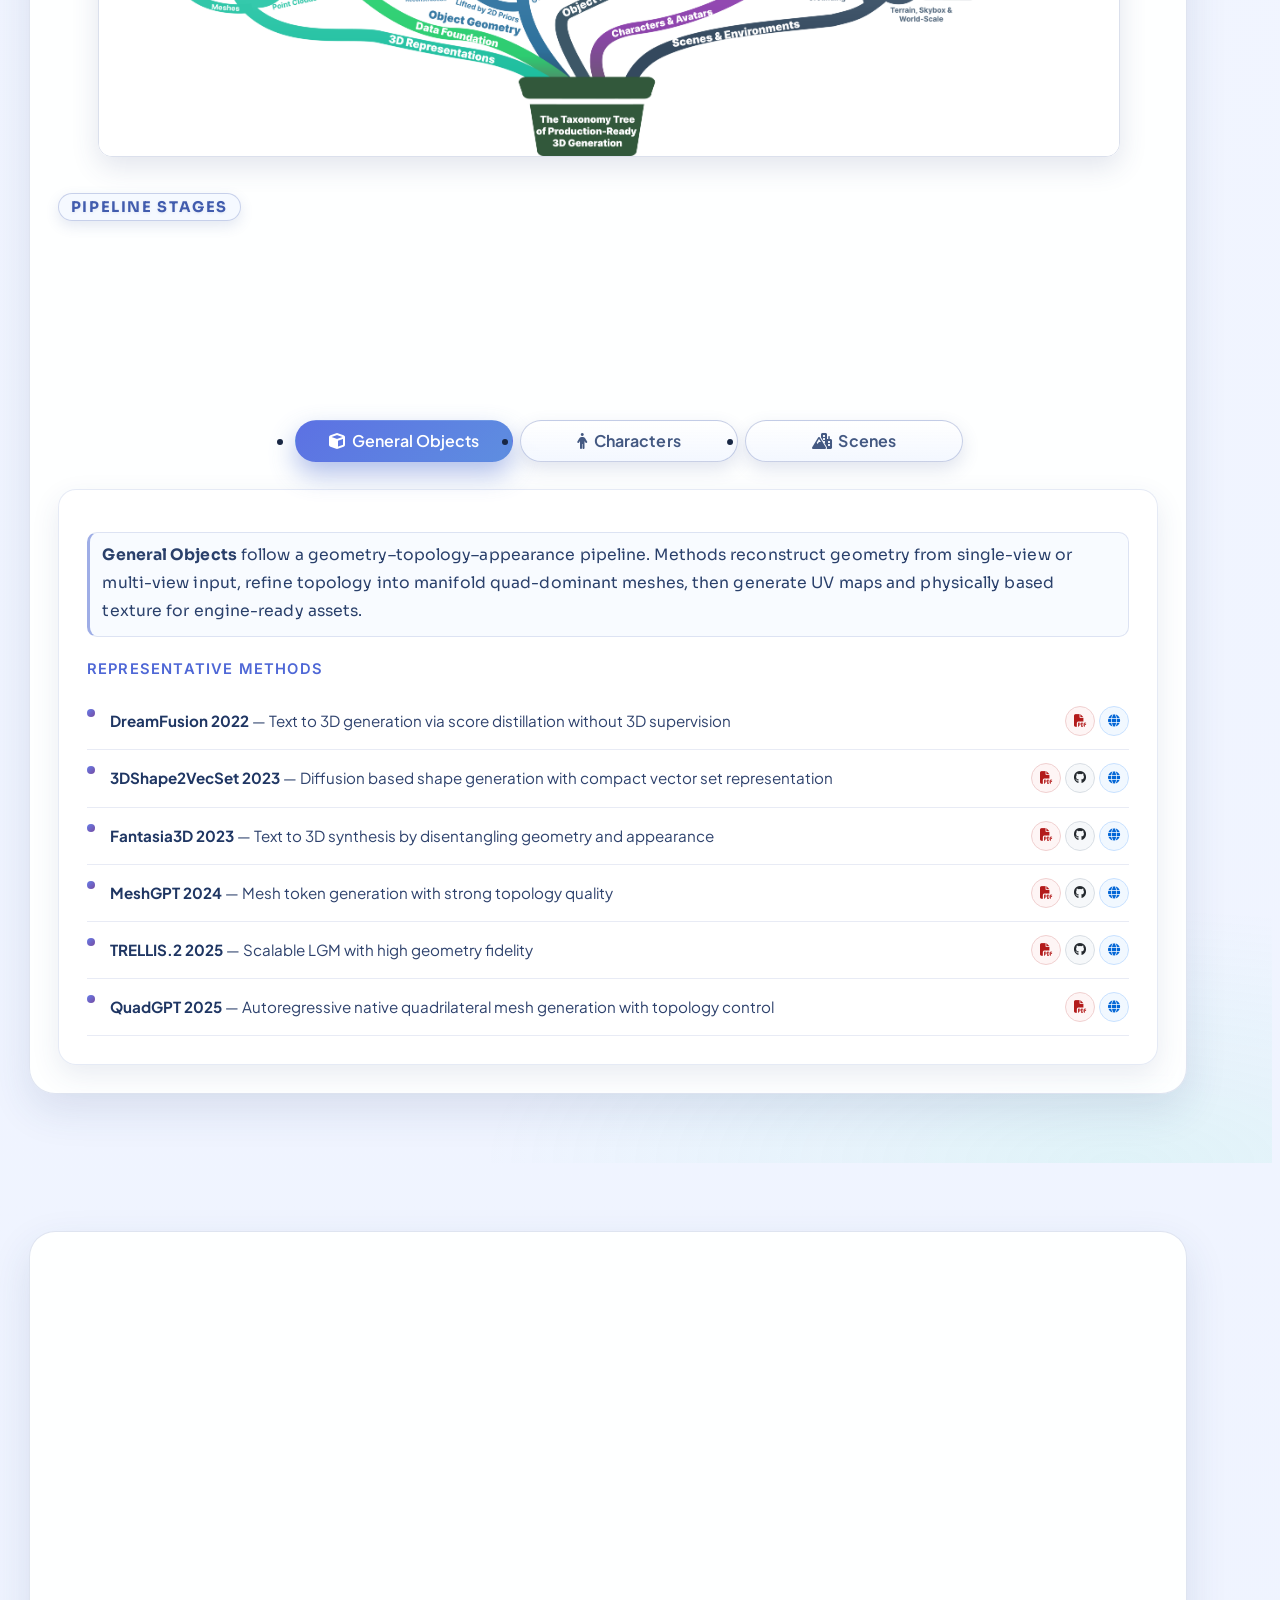
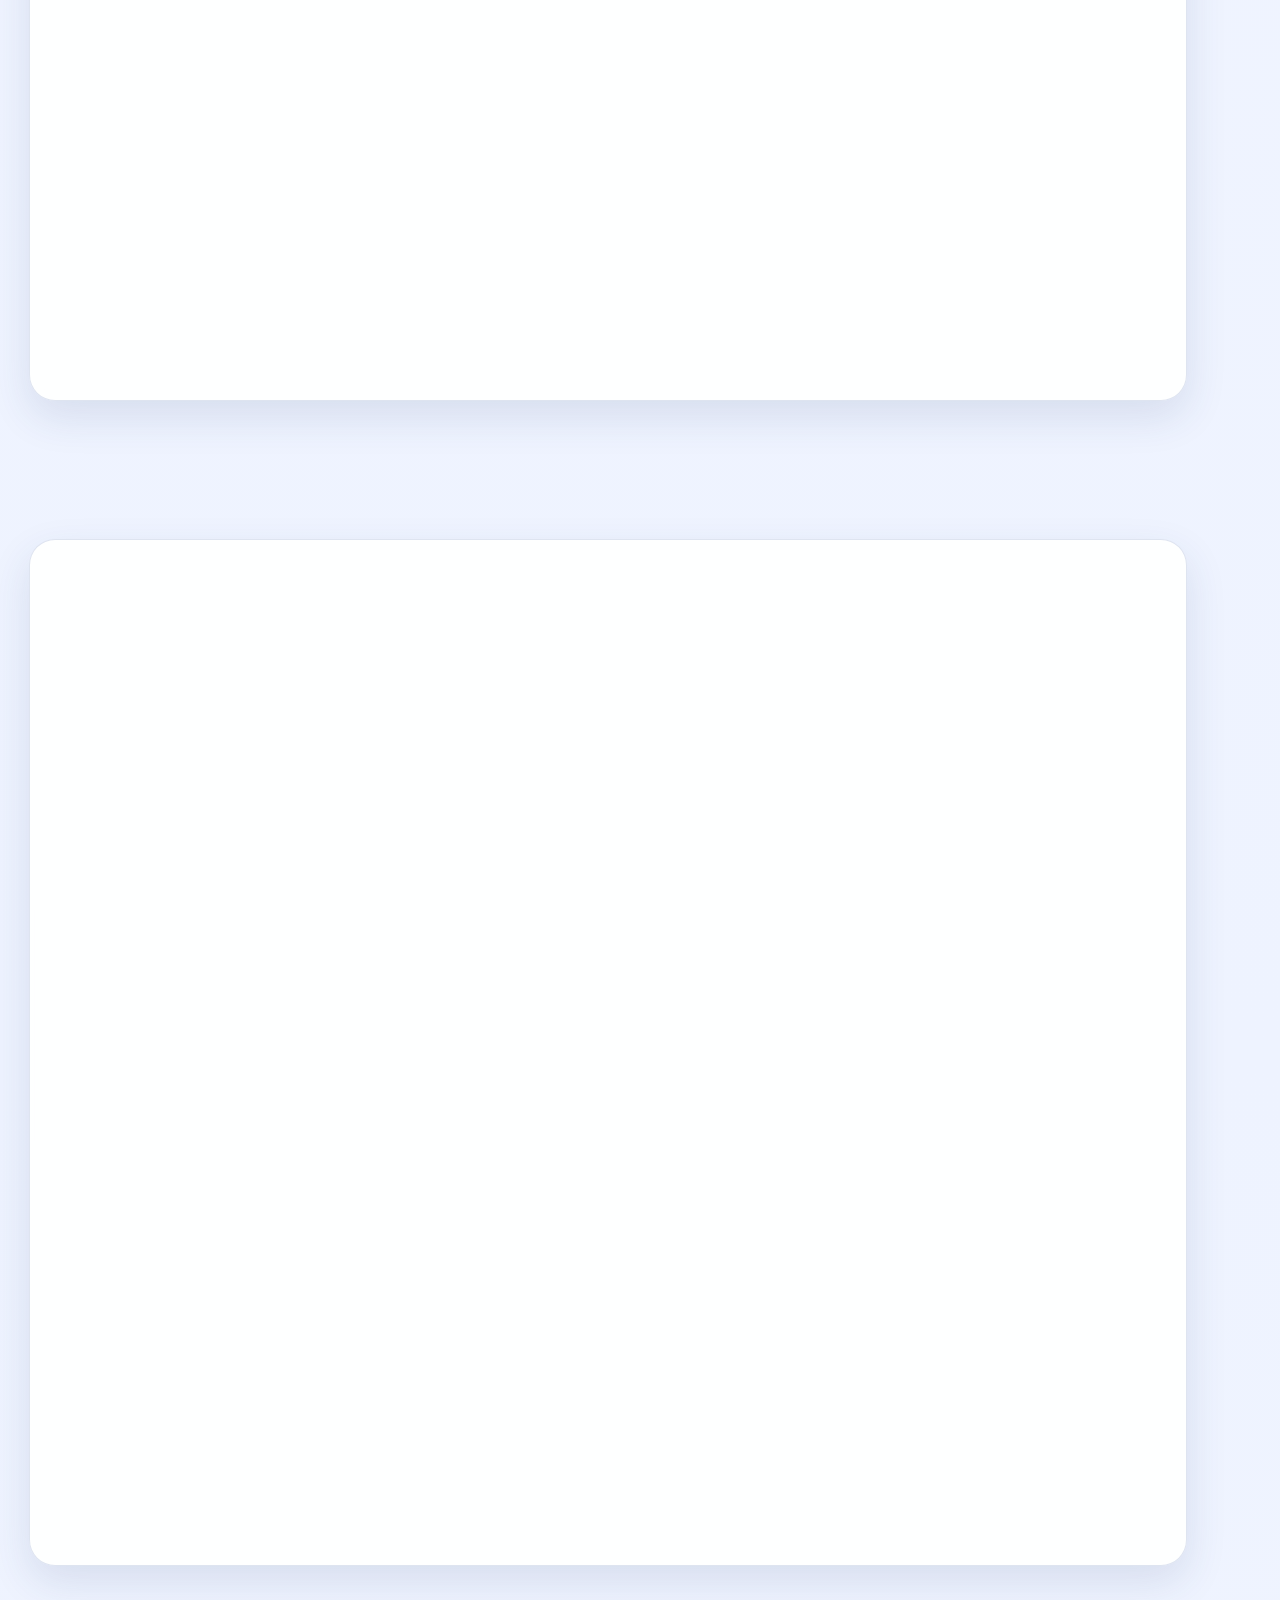
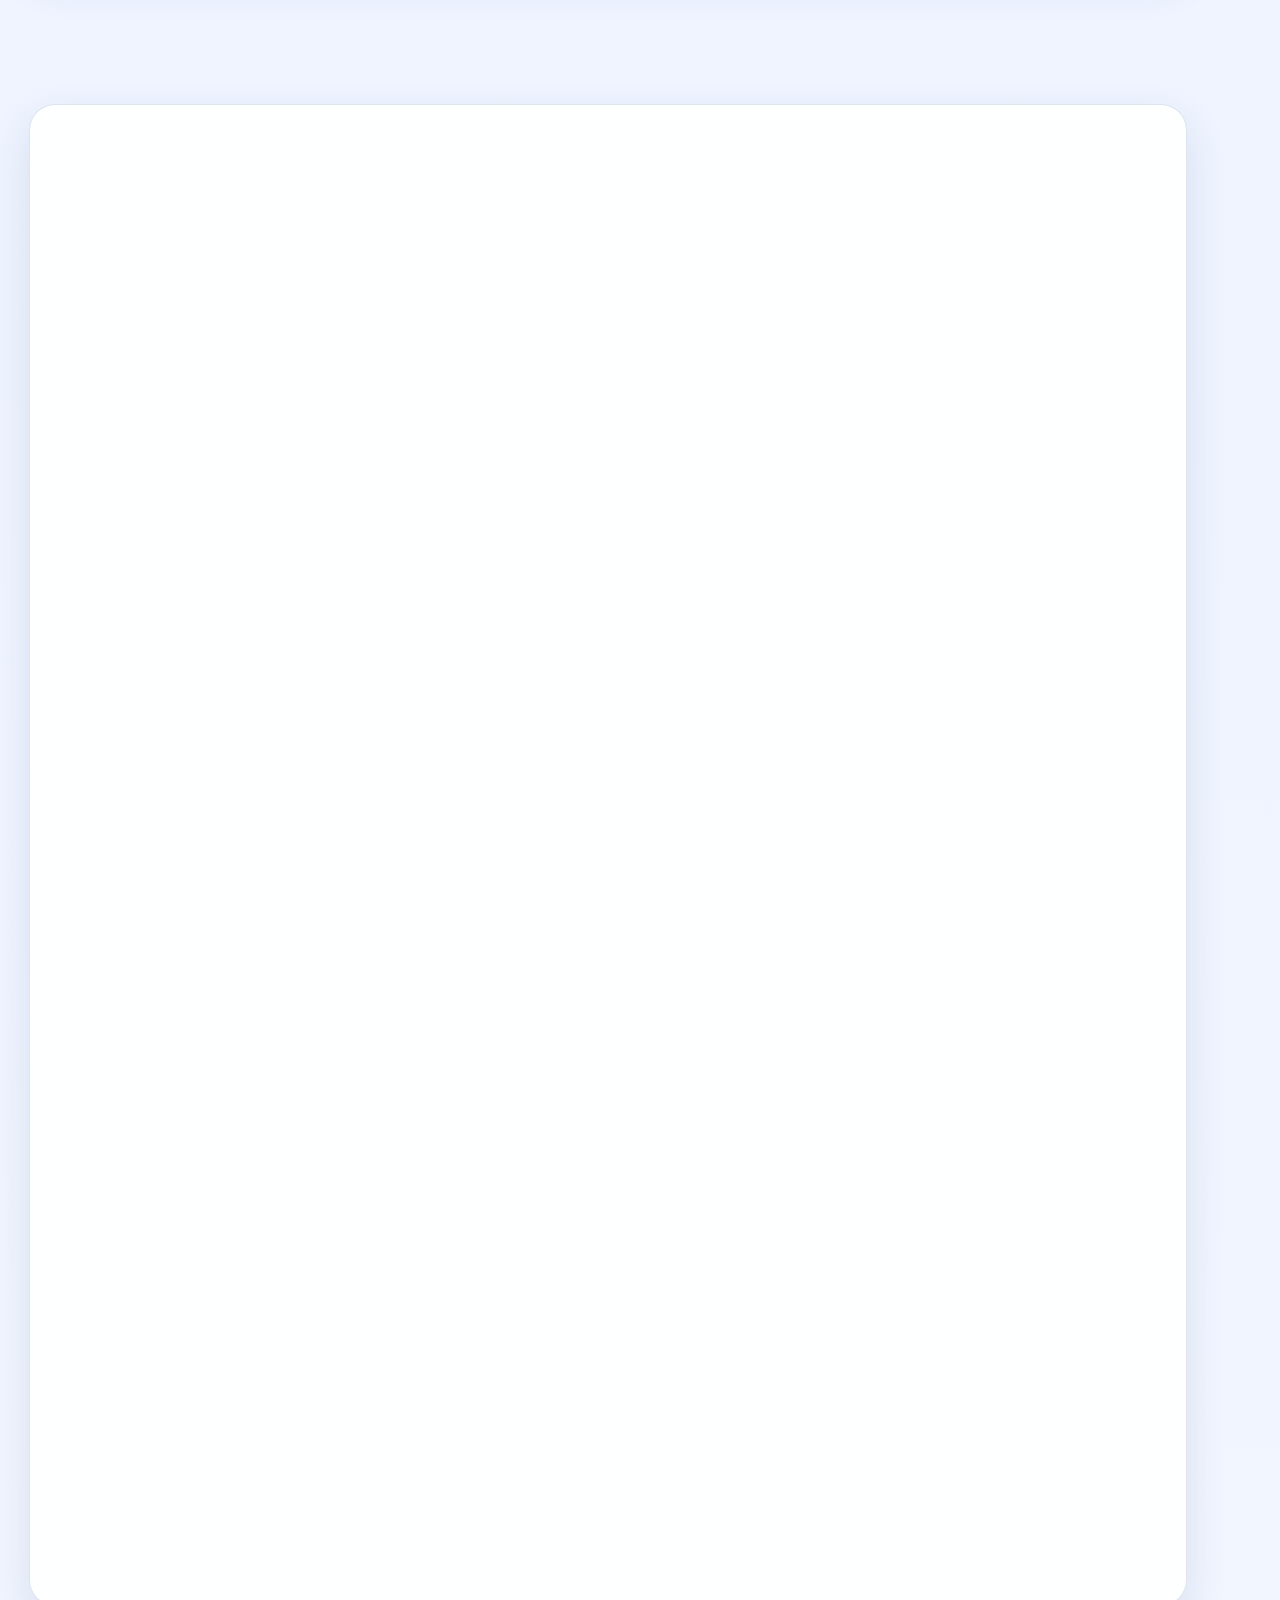
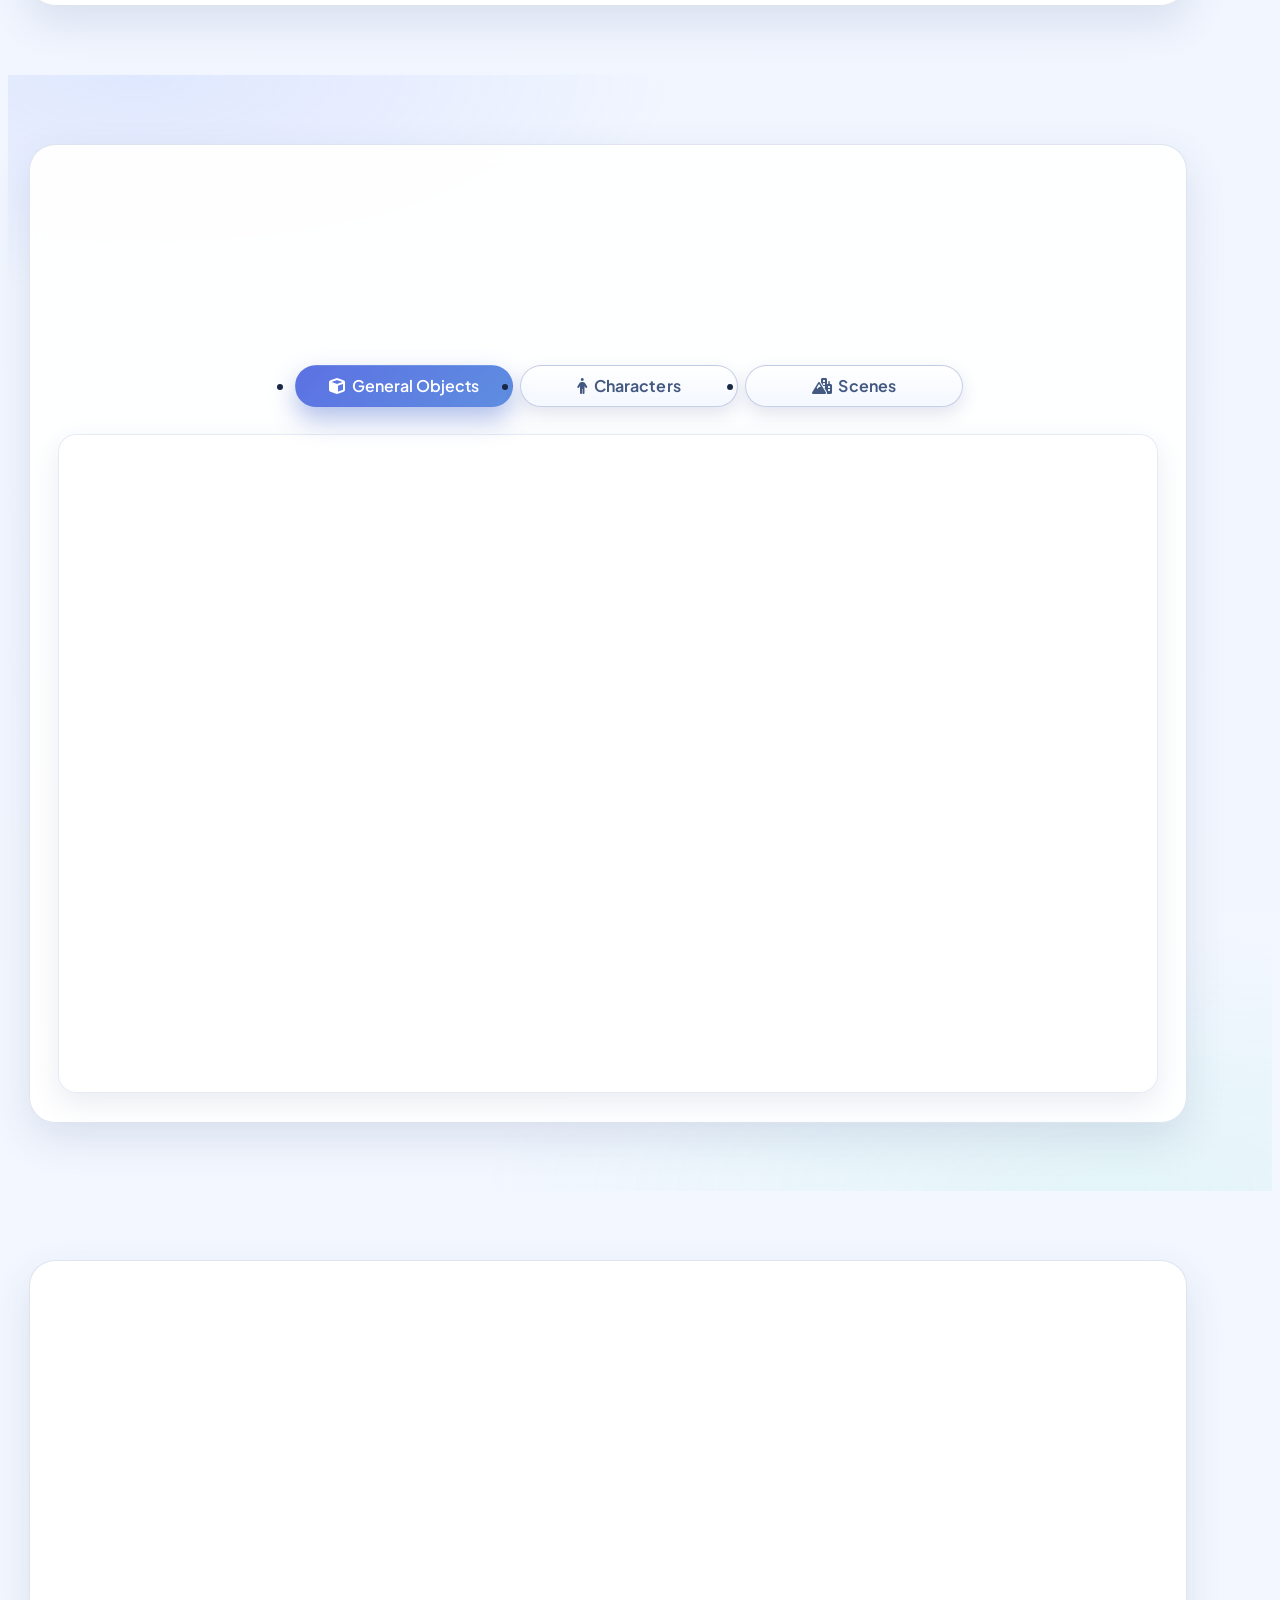
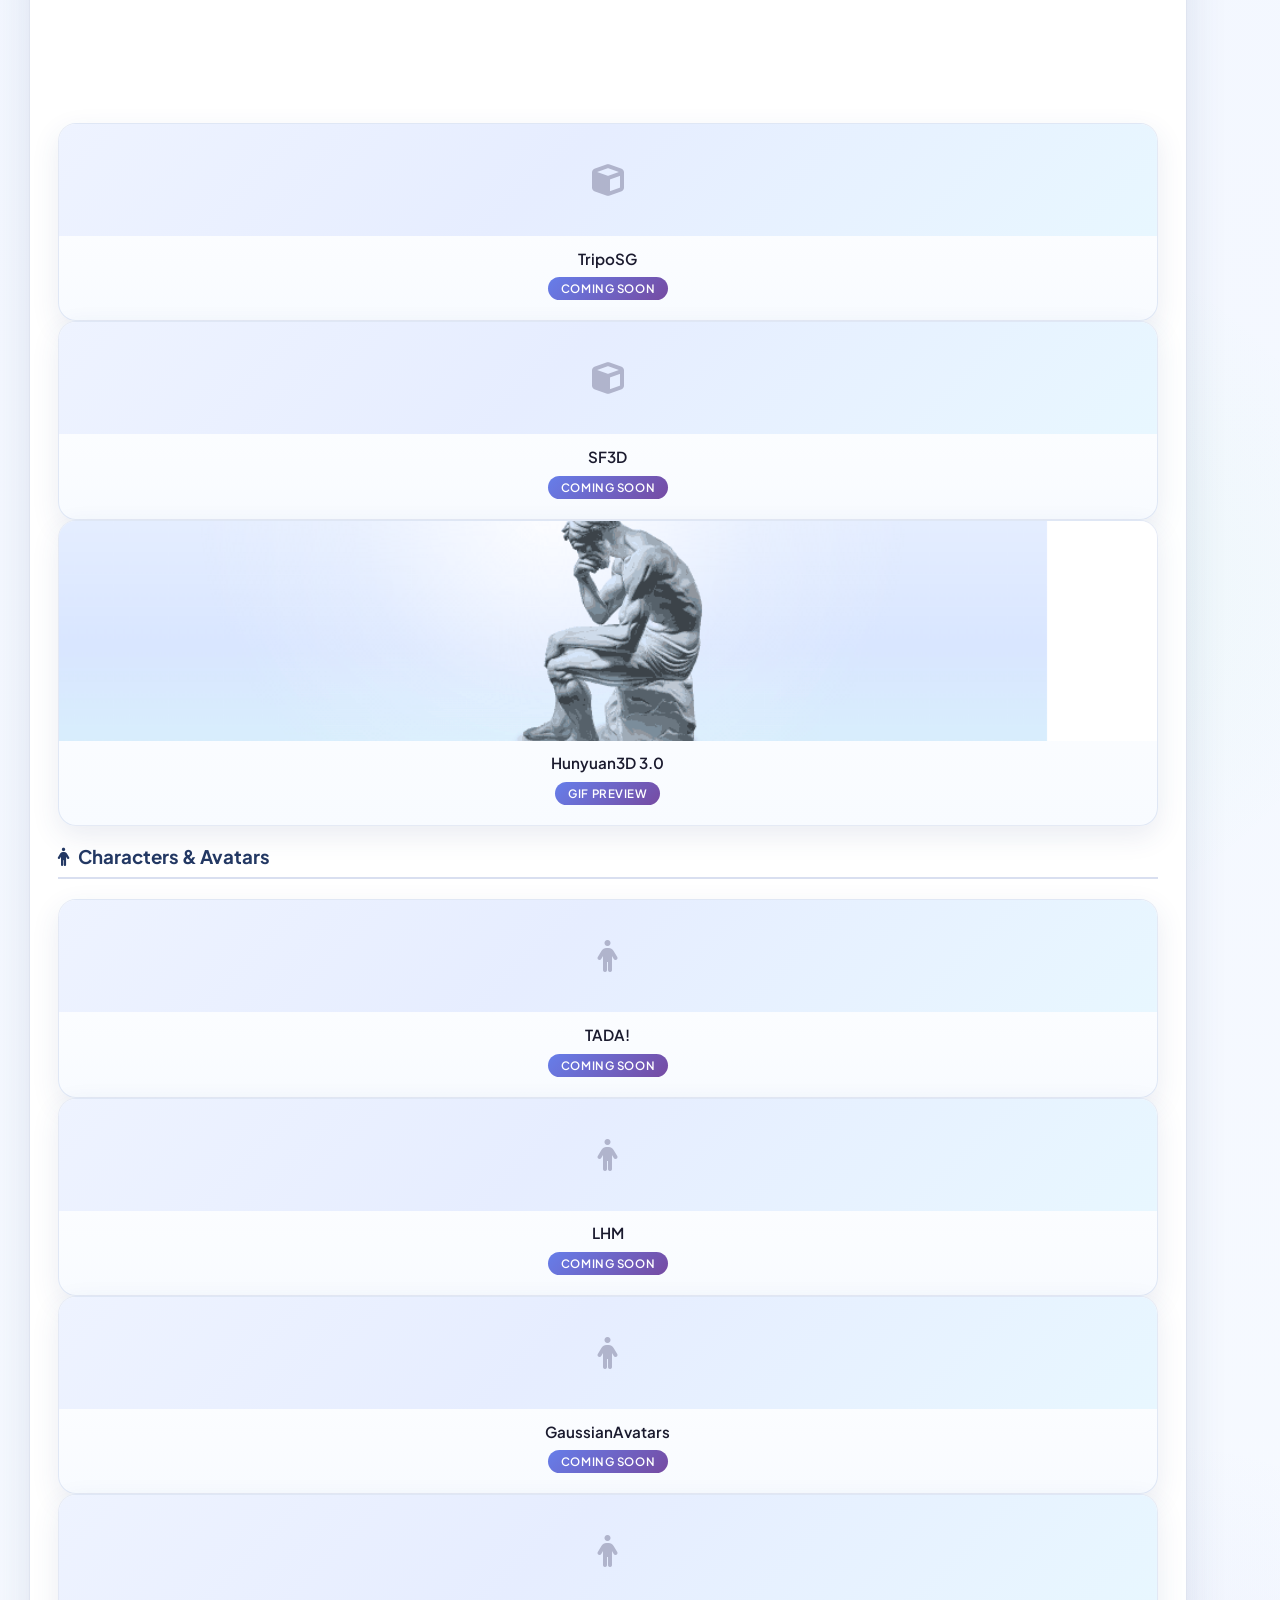
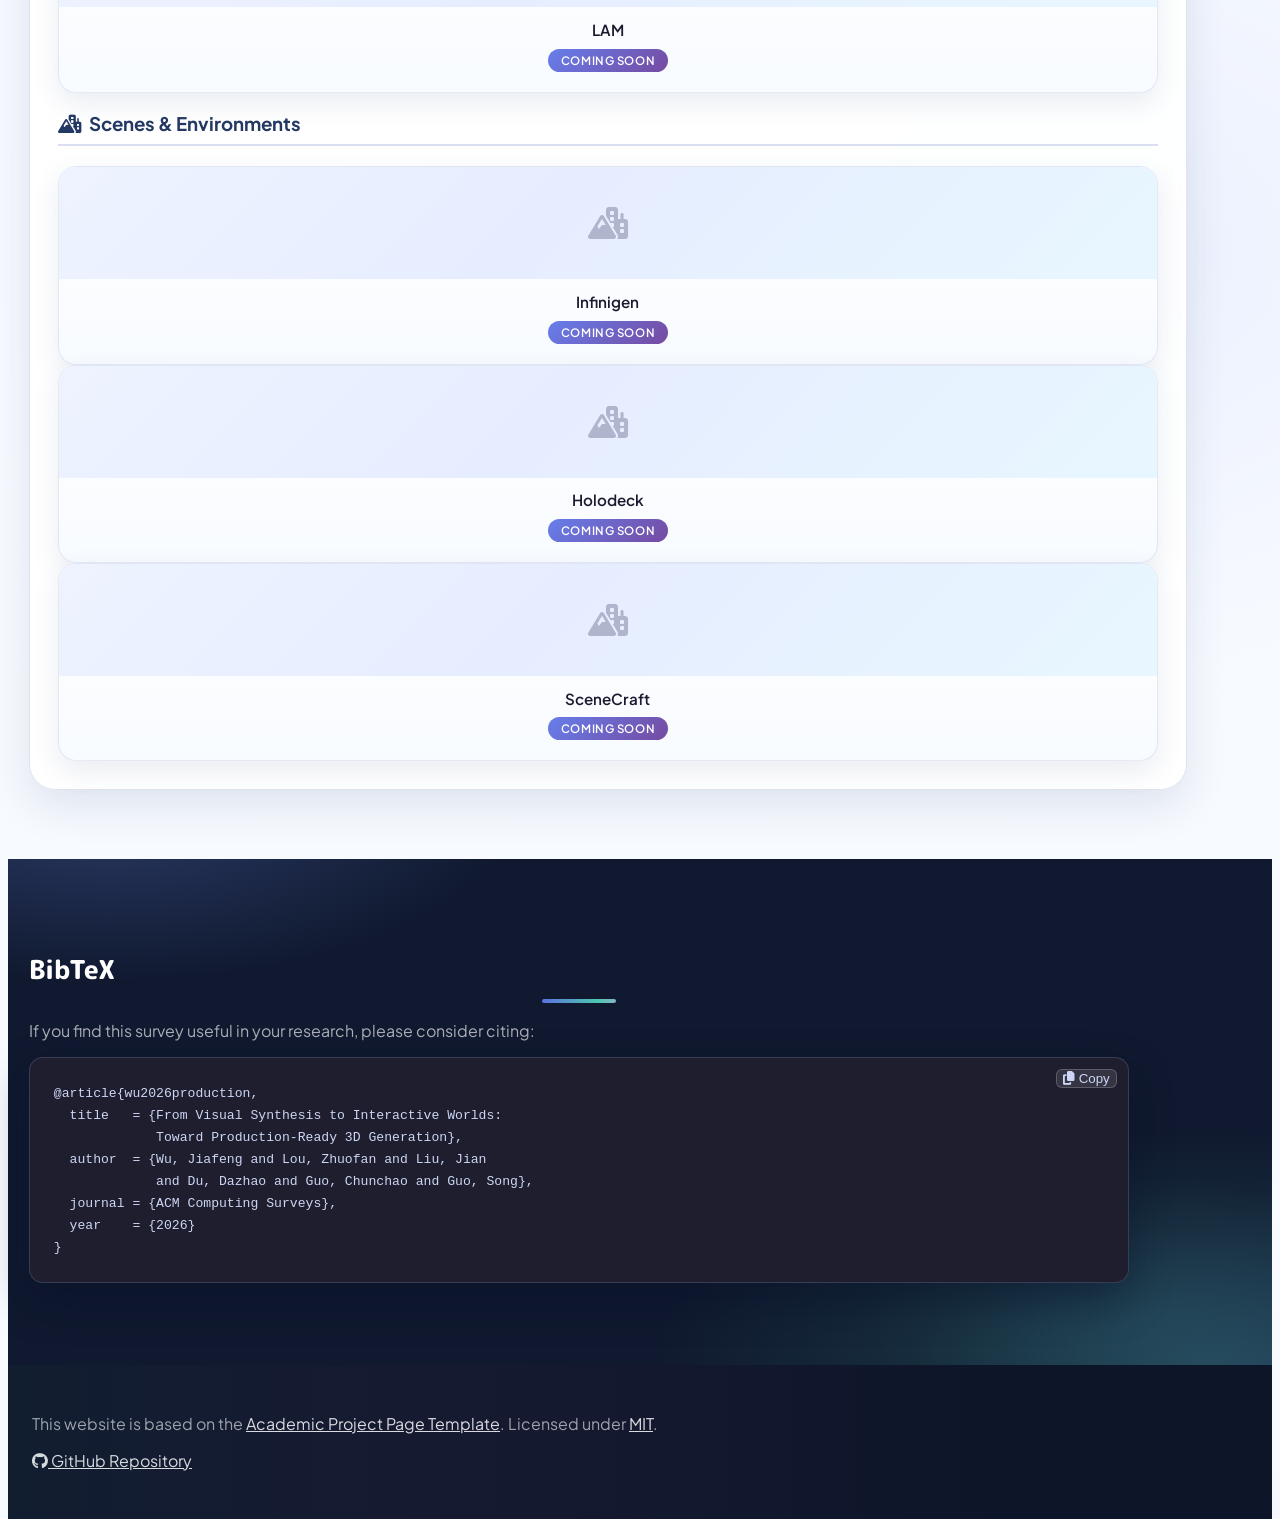
==== commit 0f2e16e0: "update" ====
--- a/index.html
+++ b/index.html
@@ -52,7 +52,8 @@
     <div class="container is-max-desktop has-text-centered">
 
       <h1 class="title is-2 publication-title">
-        From Visual Synthesis to Interactive Worlds: Toward Production-Ready 3D Generation
+          From Visual Synthesis to Interactive Worlds:<br>
+          Toward Production-Ready 3D Generation
       </h1>
       <div class="hero-meta-chips">
         <span class="hero-chip">ACM CSUR 2026</span>
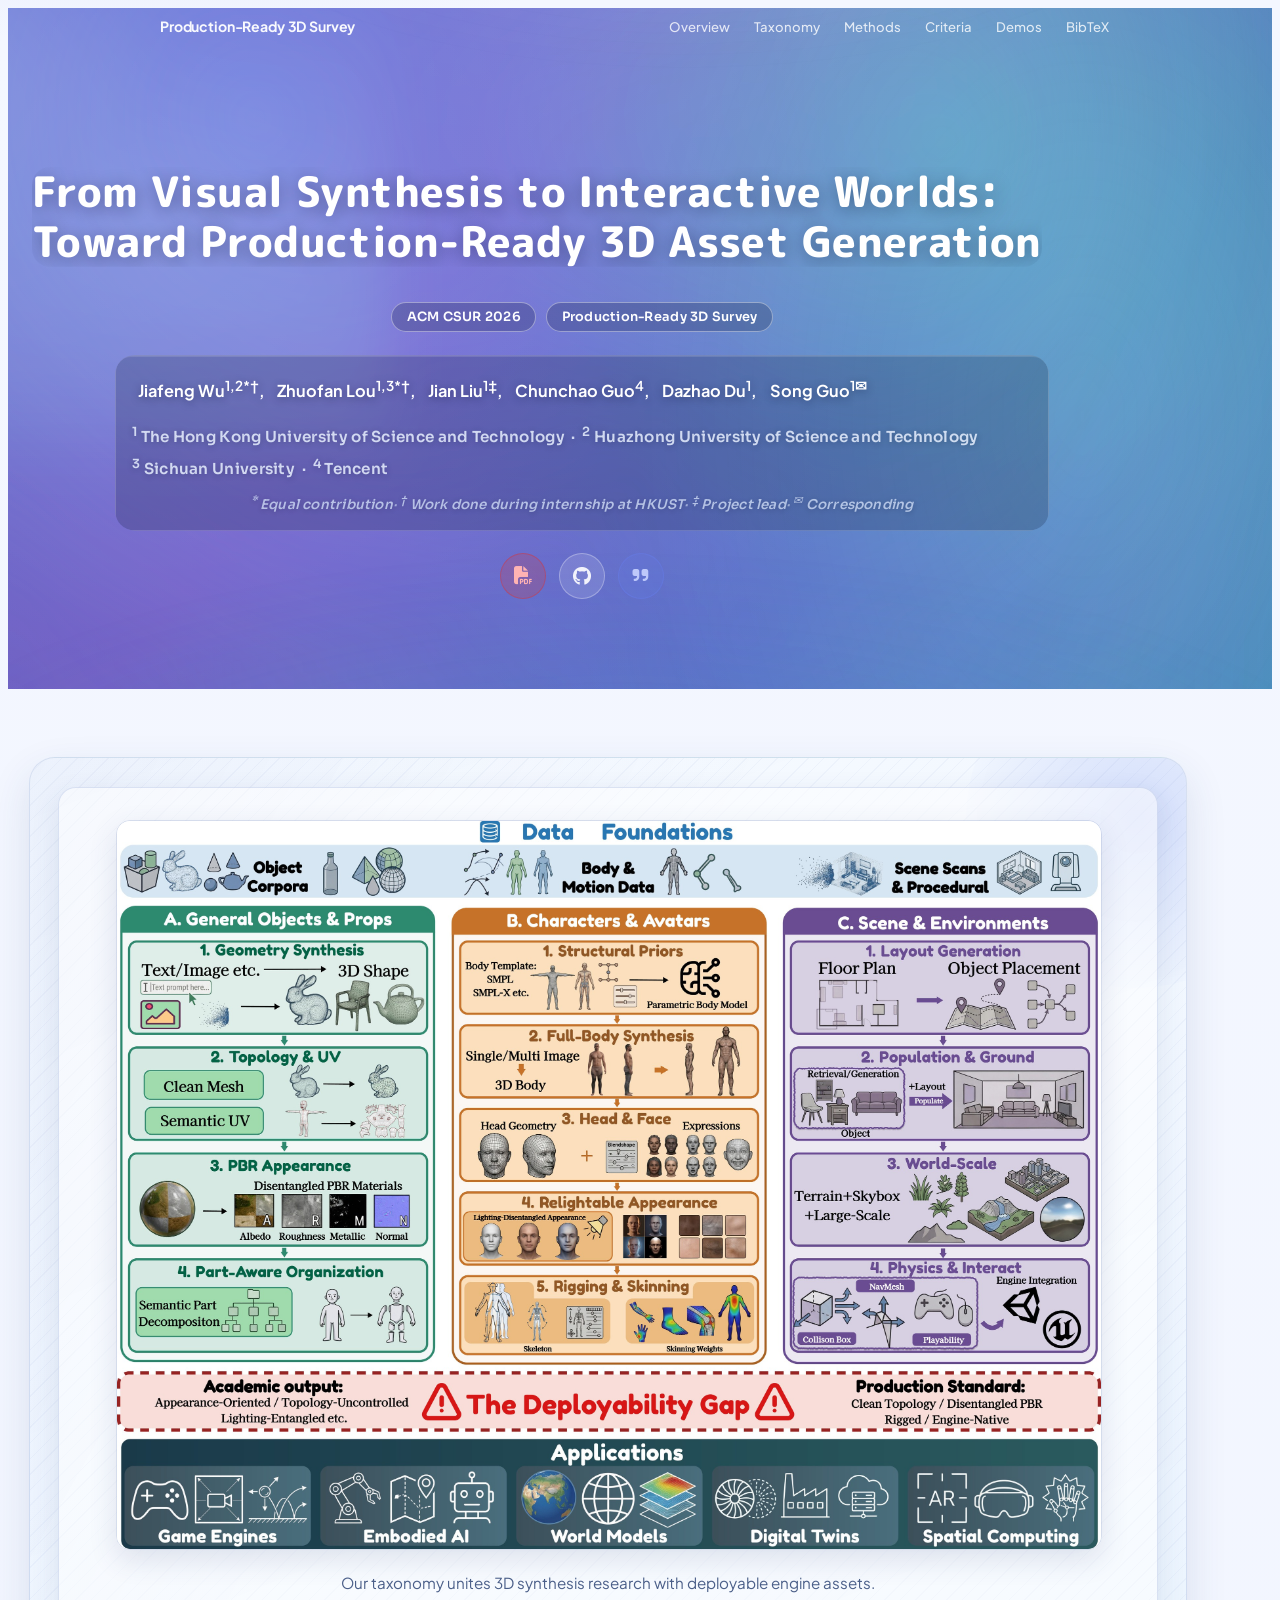
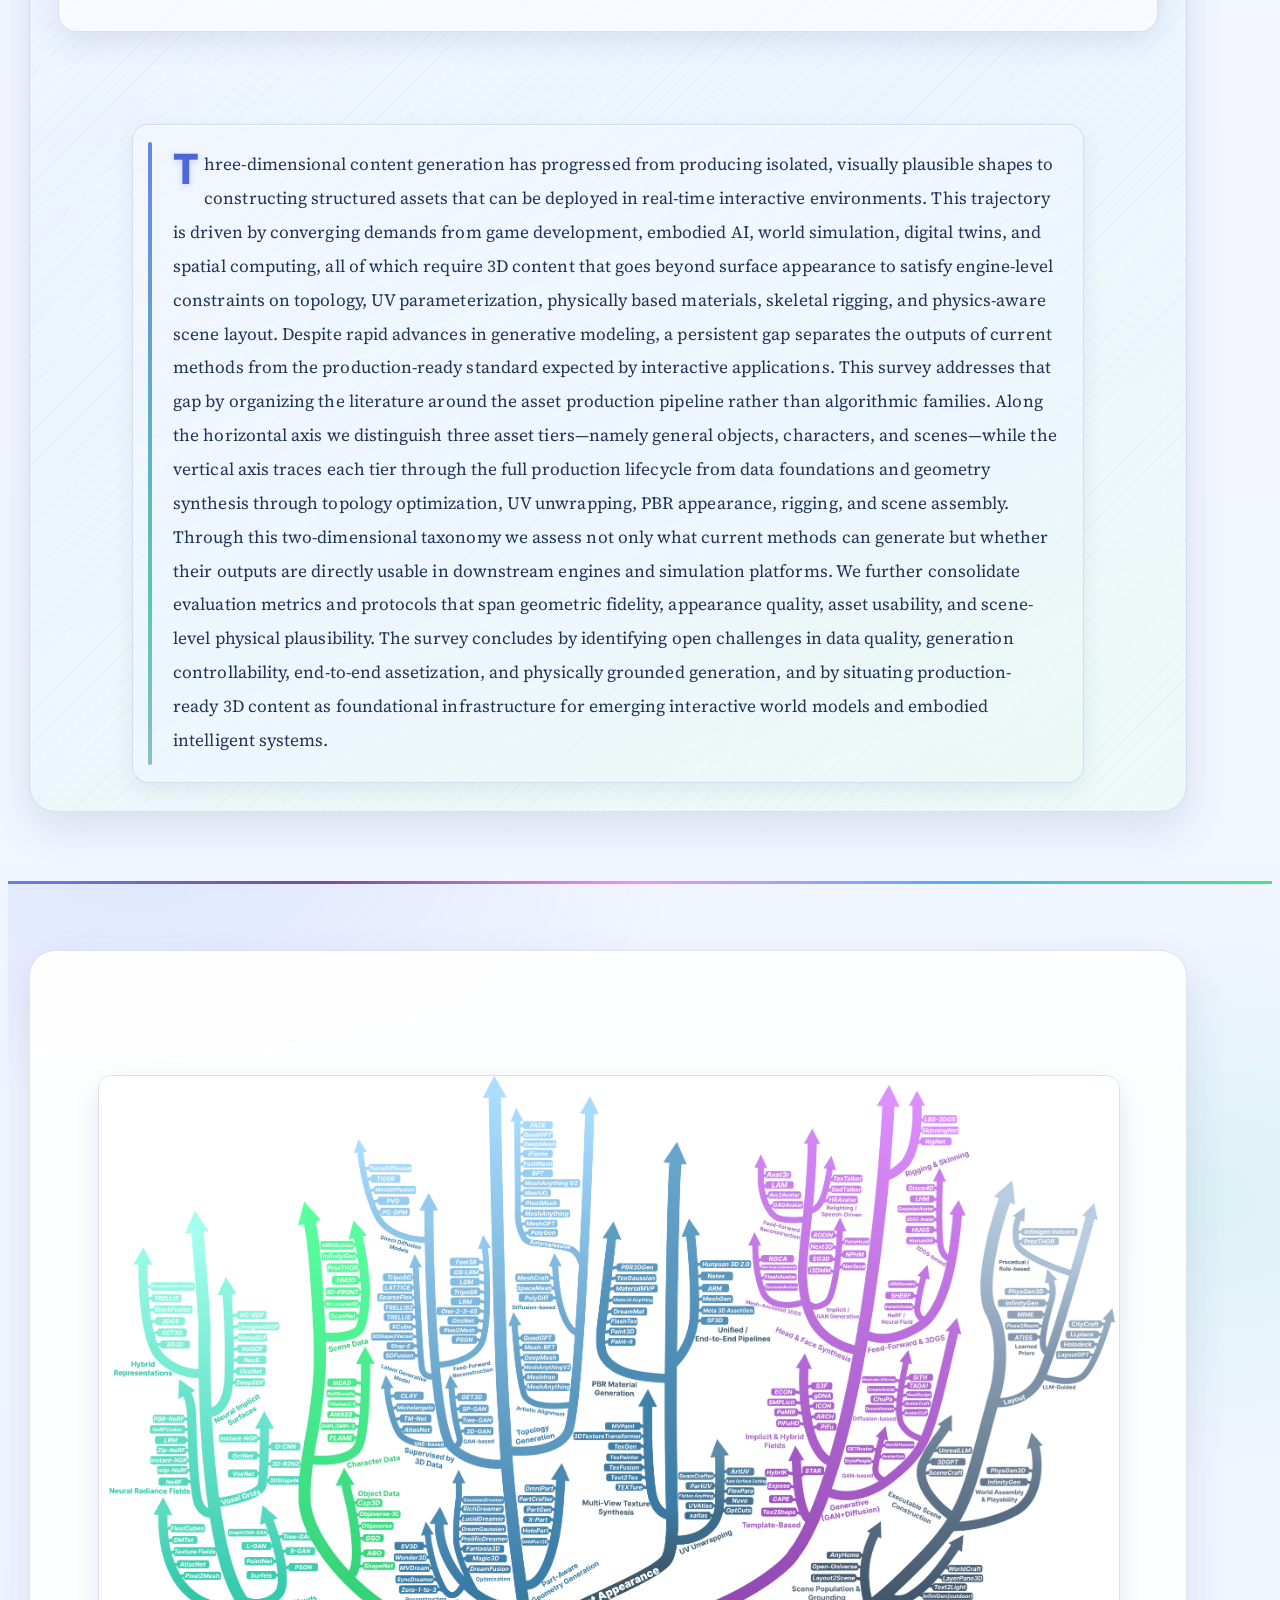
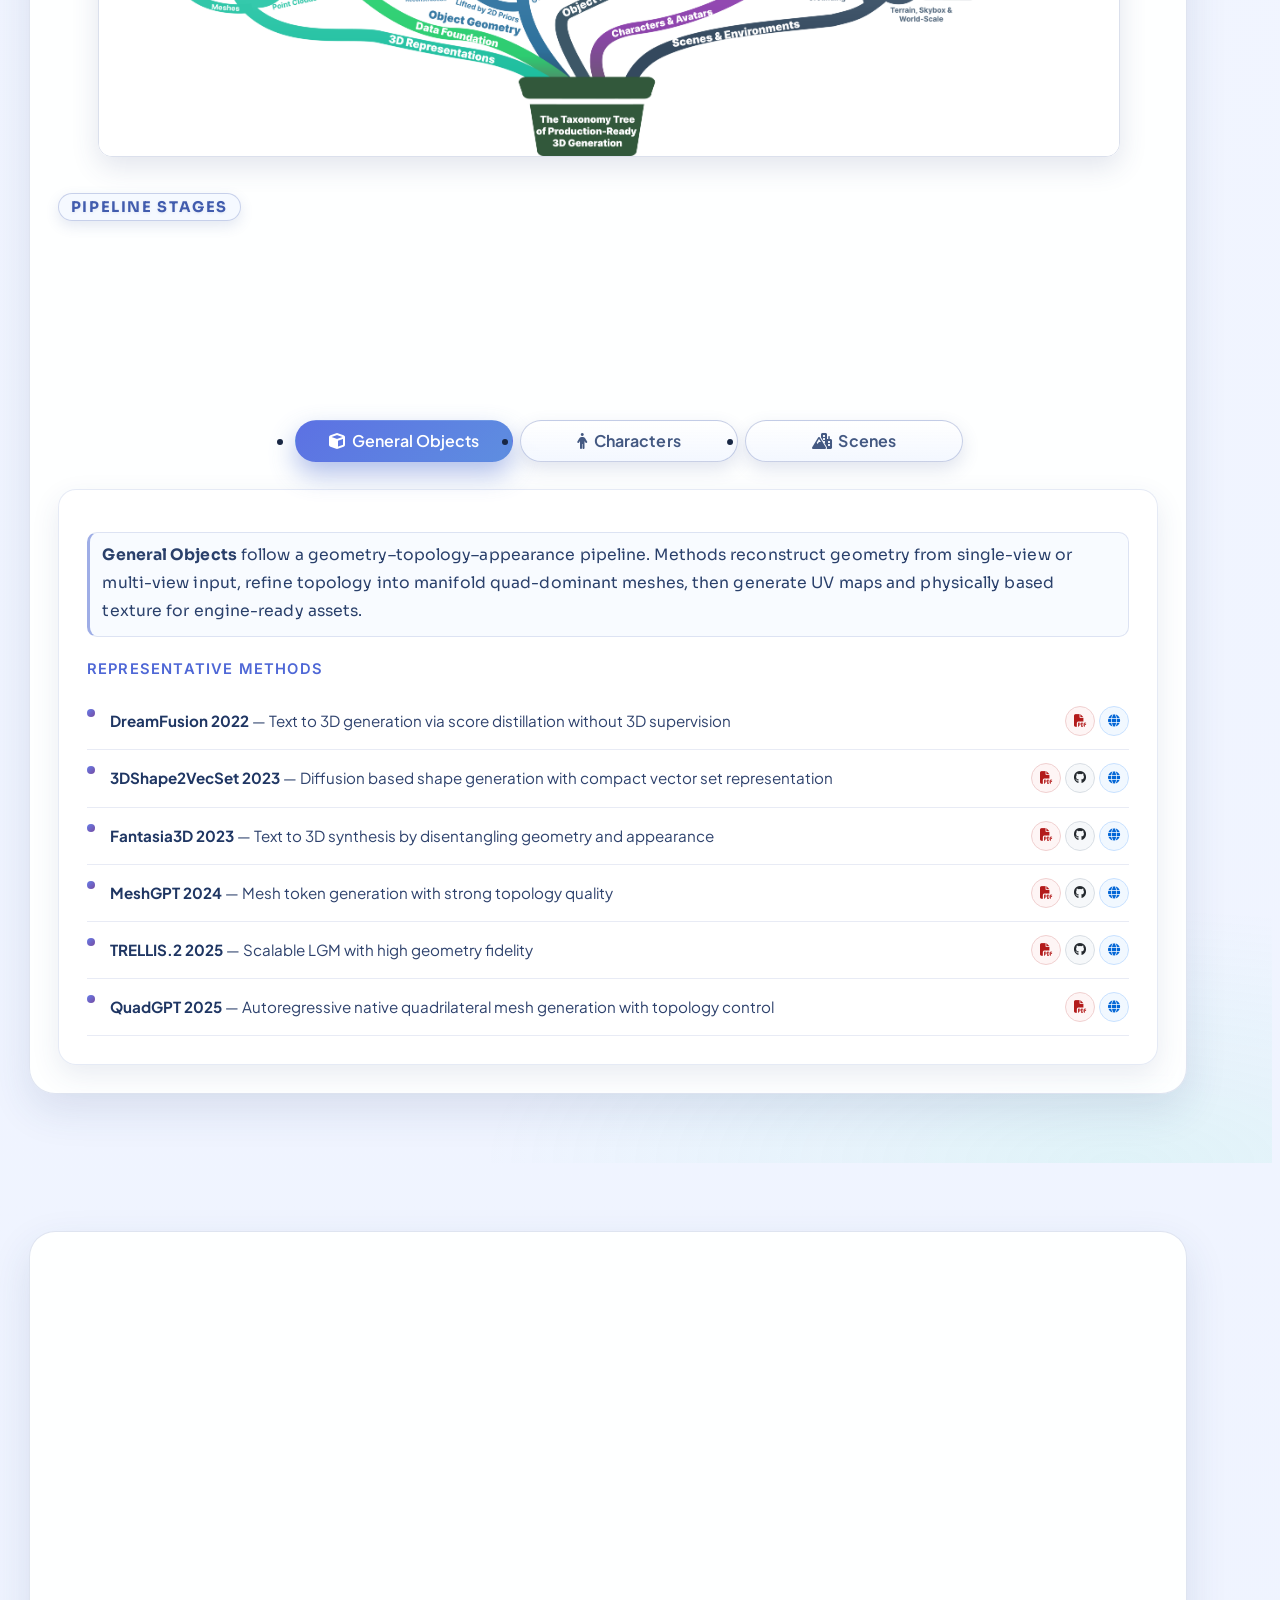
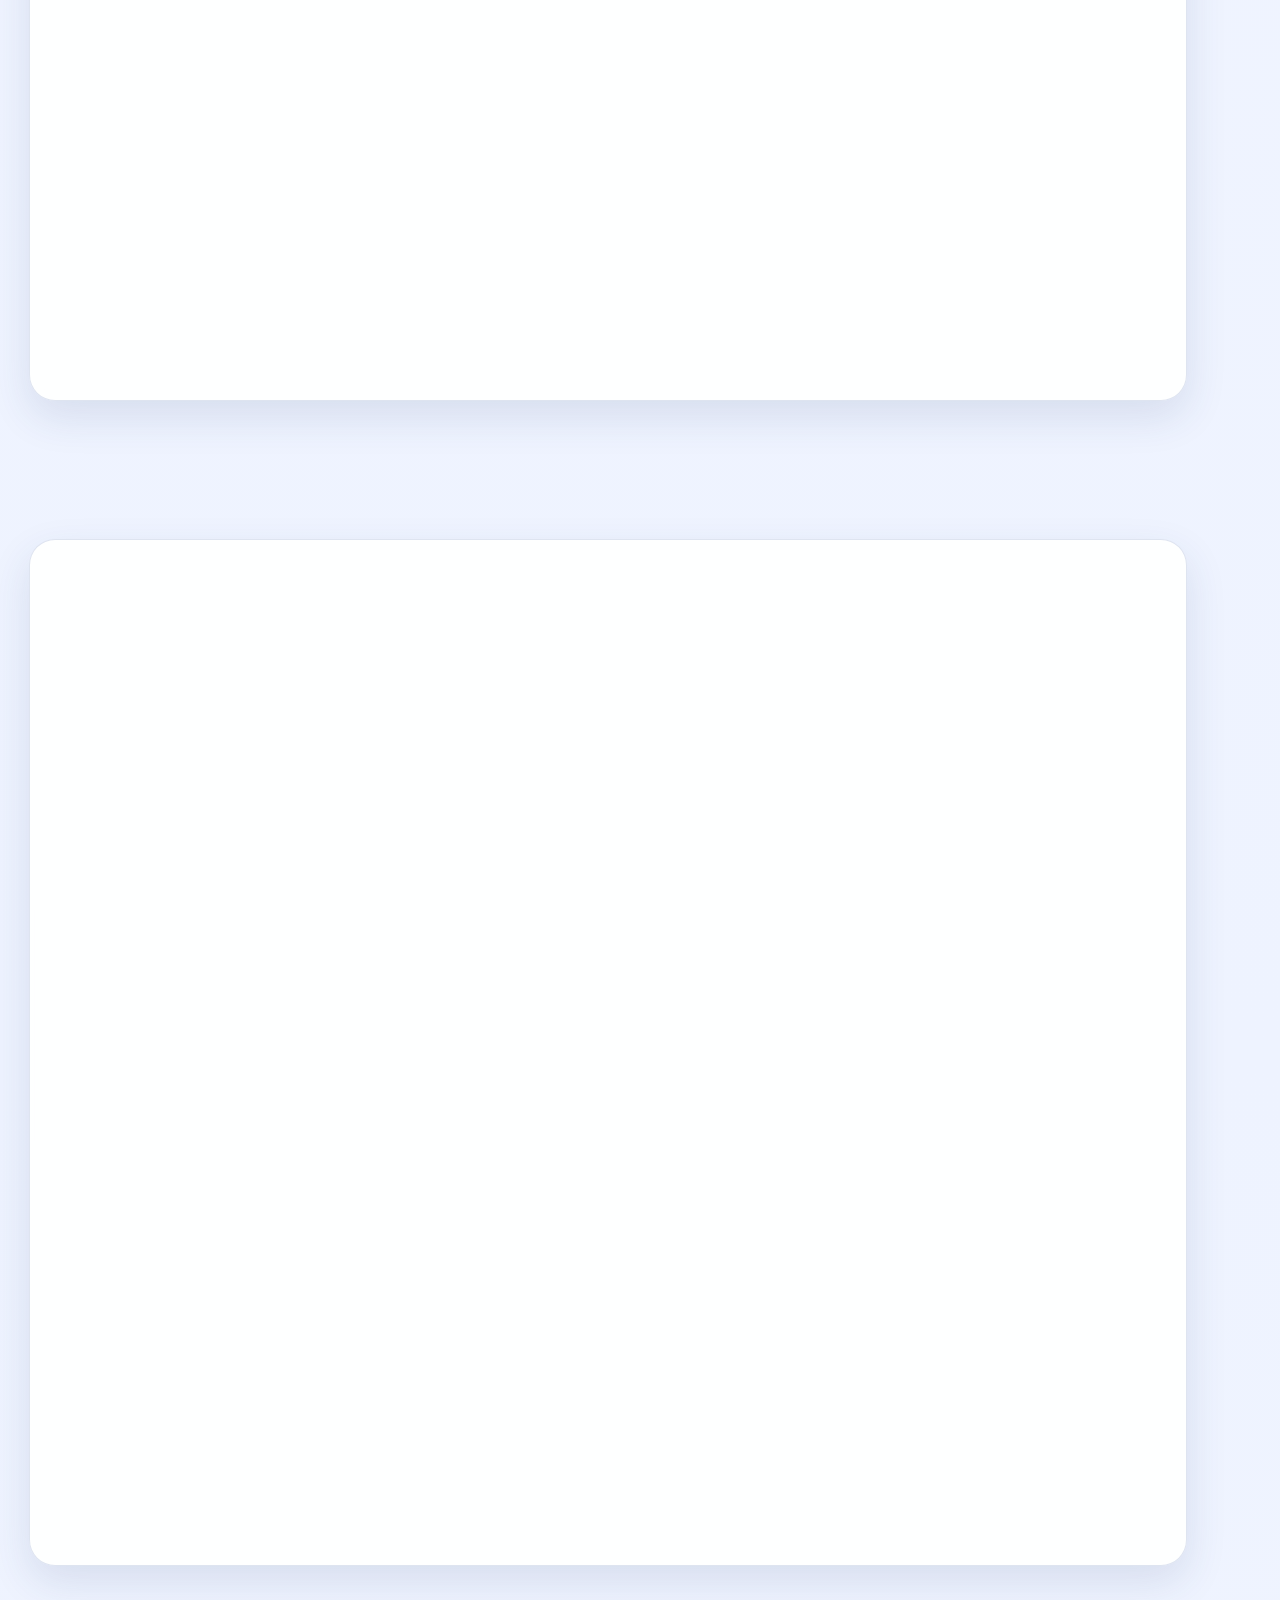
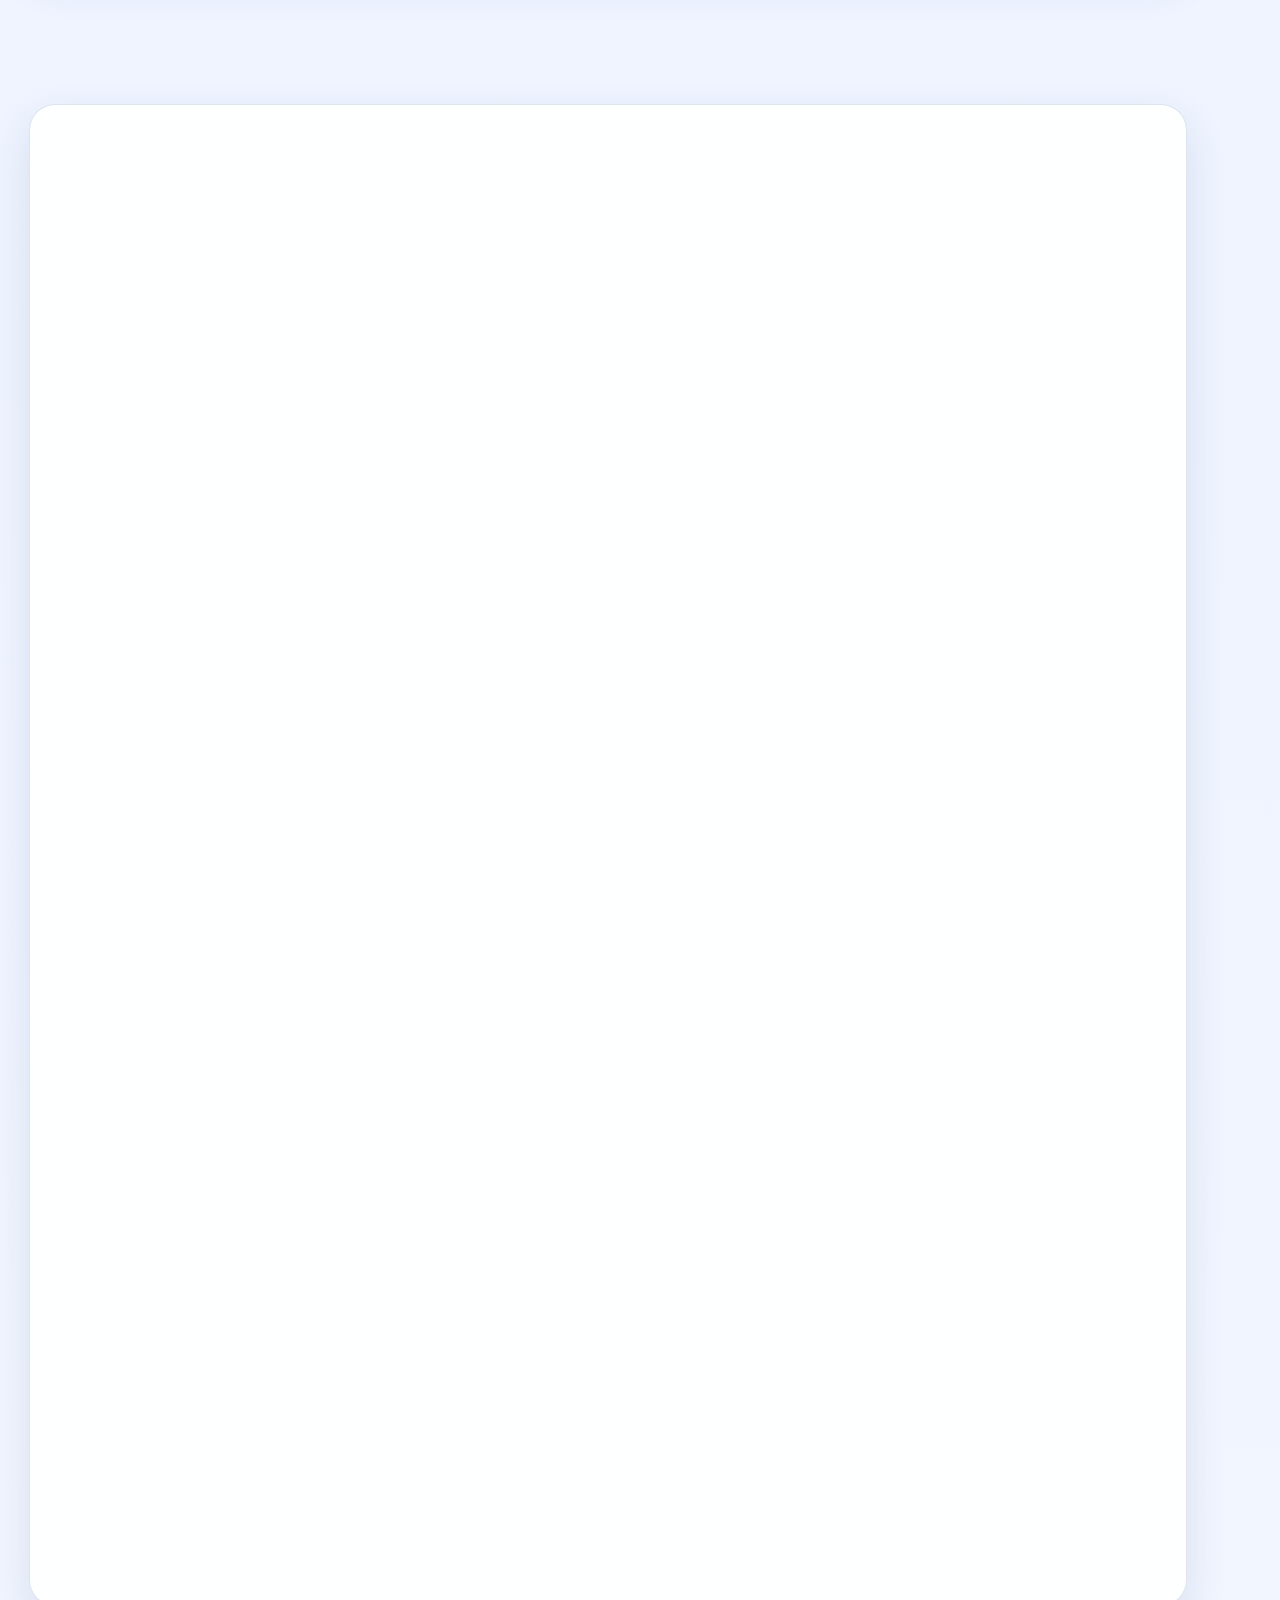
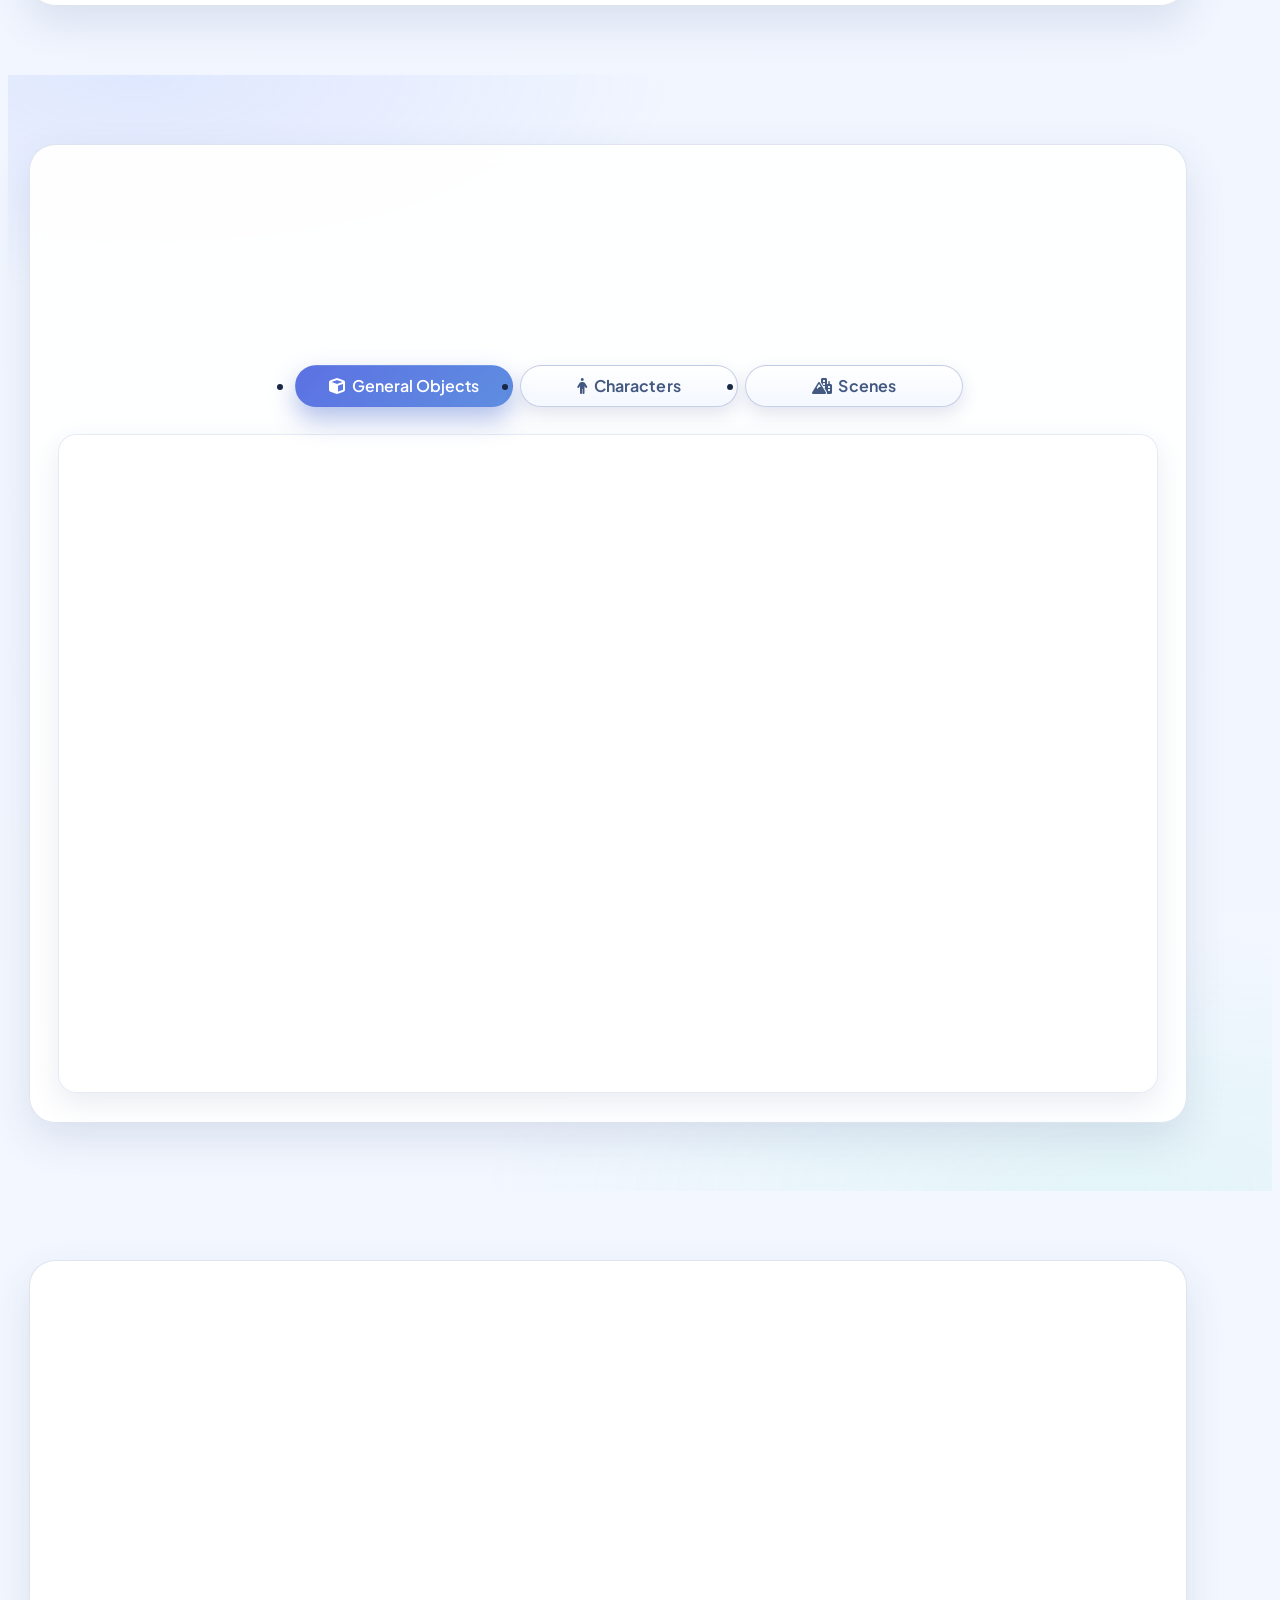
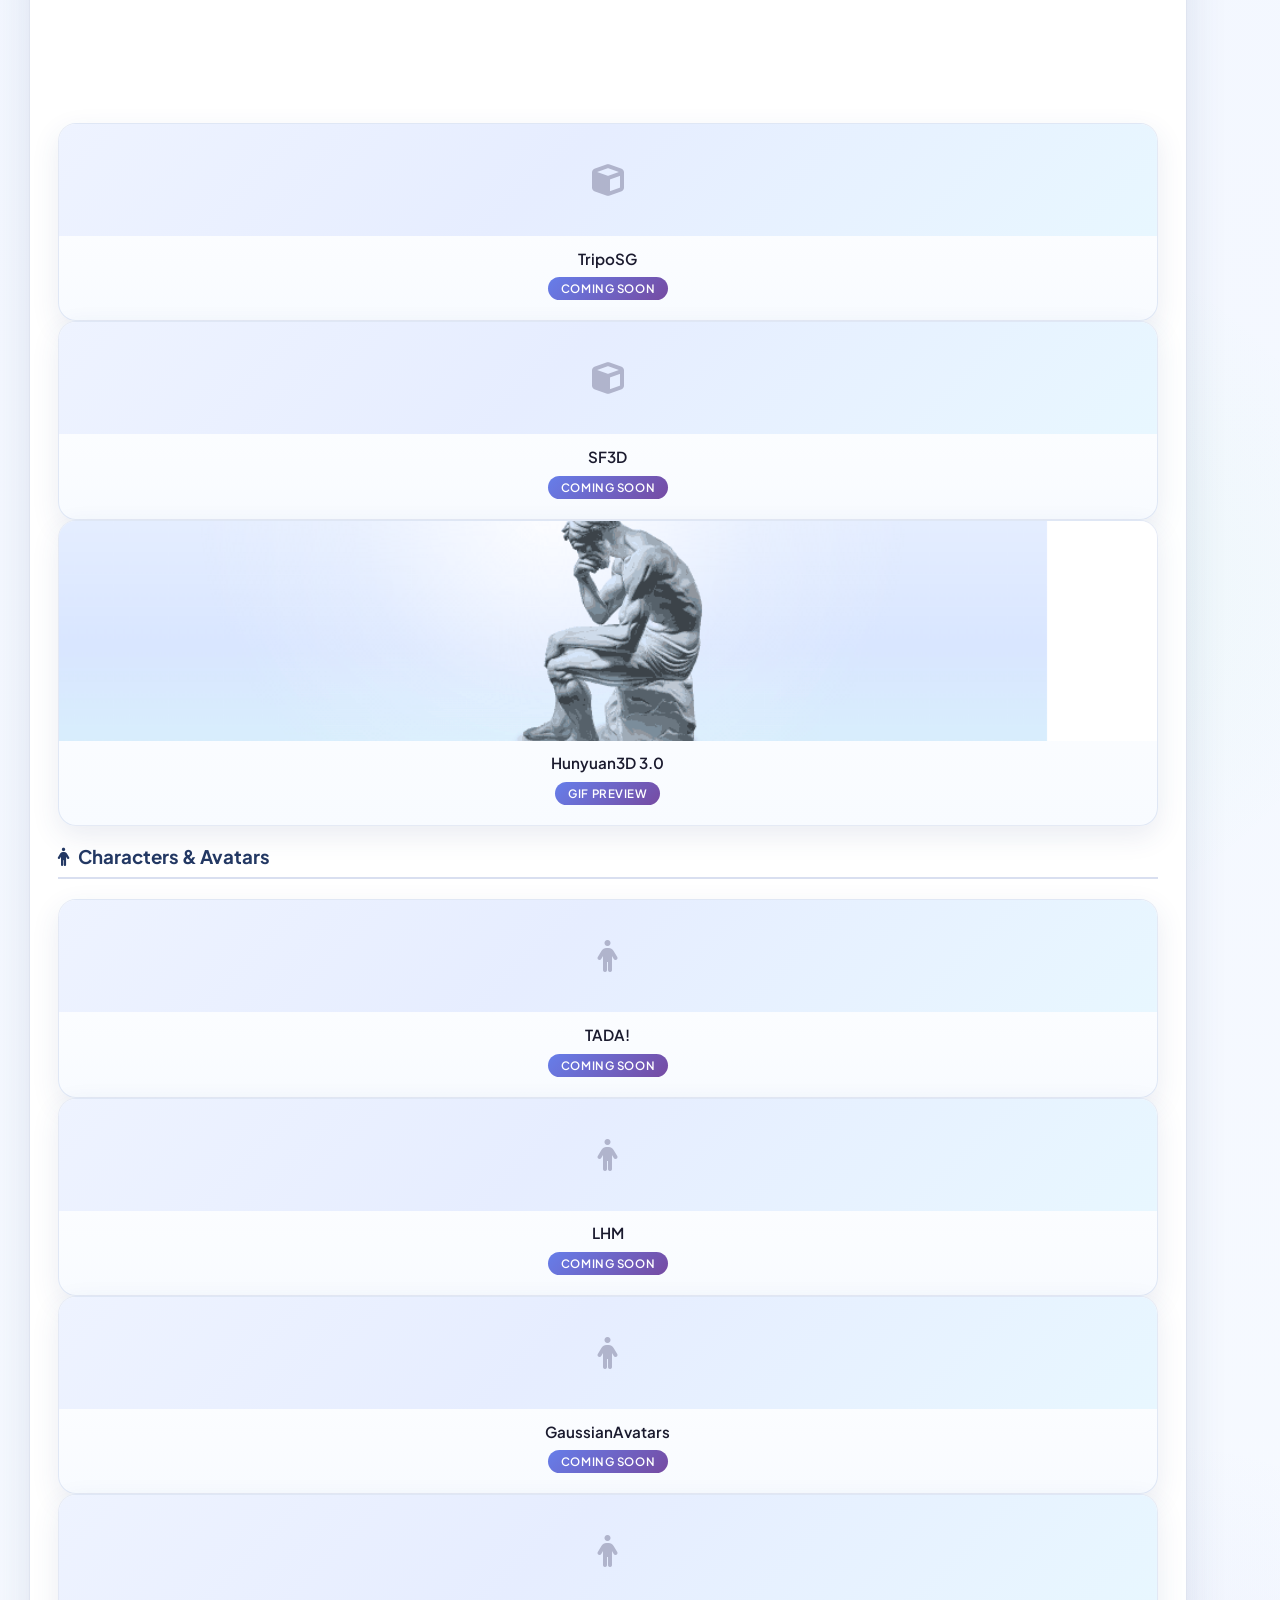
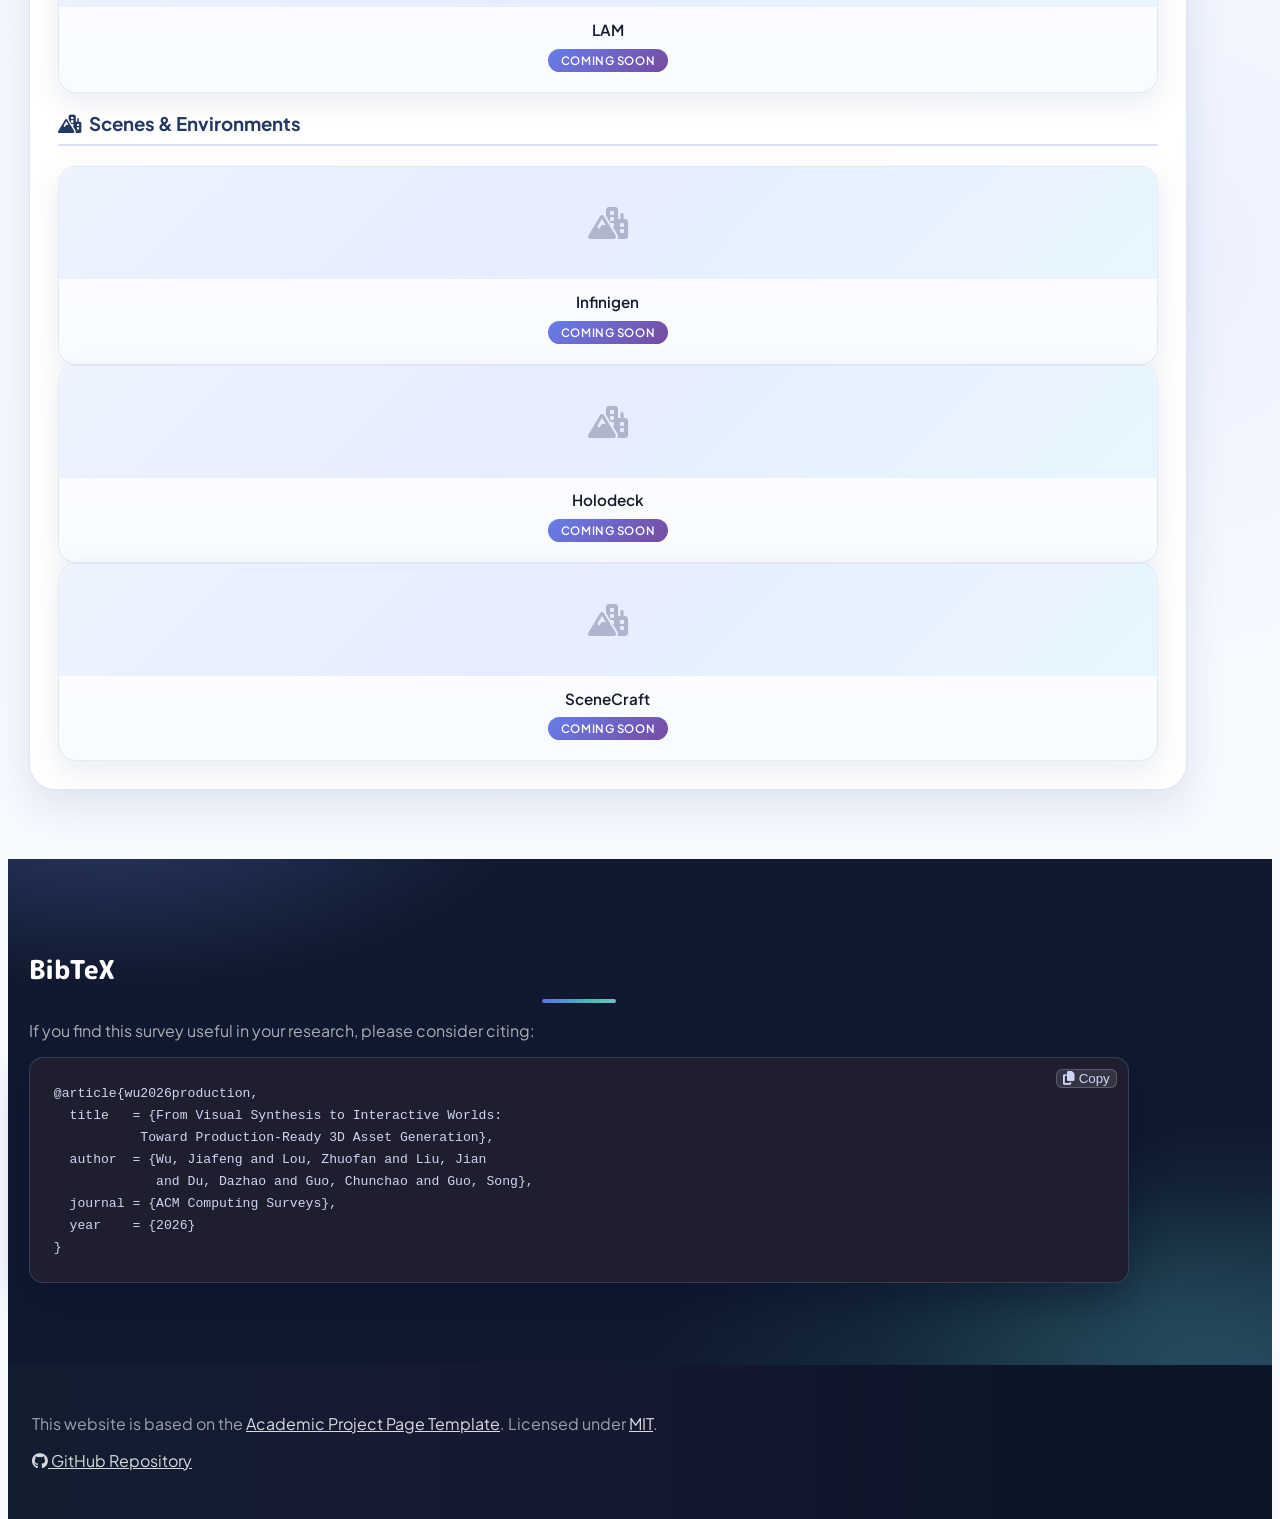
==== commit 2f9dbfcf: "update" ====
--- a/index.html
+++ b/index.html
@@ -3,12 +3,12 @@
 <head>
   <meta charset="UTF-8">
   <meta name="viewport" content="width=device-width, initial-scale=1.0">
-  <title>From Visual Synthesis to Interactive Worlds: Toward Production-Ready 3D Generation</title>
+  <title>From Visual Synthesis to Interactive Worlds: Toward Production-Ready 3D Asset Generation</title>
   <meta name="description" content="A comprehensive survey of production-ready 3D generation for games, embodied AI, and interactive worlds. ACM Computing Surveys 2026.">
   <meta name="keywords" content="3D generation, production-ready, survey, ACM Computing Surveys, game development, NeRF, 3D Gaussian Splatting, digital twins">
 
   <!-- Open Graph -->
-  <meta property="og:title" content="From Visual Synthesis to Interactive Worlds: Toward Production-Ready 3D Generation">
+  <meta property="og:title" content="From Visual Synthesis to Interactive Worlds: Toward Production-Ready 3D Asset Generation">
   <meta property="og:description" content="A comprehensive survey organizing 3D generation literature around the asset production pipeline.">
   <meta property="og:type" content="website">
   <meta property="og:image" content="static/images/fig1_pipeline.jpg">
@@ -53,7 +53,7 @@
 
       <h1 class="title is-2 publication-title">
           From Visual Synthesis to Interactive Worlds:<br>
-          Toward Production-Ready 3D Generation
+          Toward Production-Ready 3D Asset Generation
       </h1>
       <div class="hero-meta-chips">
         <span class="hero-chip">ACM CSUR 2026</span>
@@ -978,7 +978,7 @@
       </button>
       <pre><code id="bibtex-text">@article{wu2026production,
   title   = {From Visual Synthesis to Interactive Worlds:
-             Toward Production-Ready 3D Generation},
+           Toward Production-Ready 3D Asset Generation},
   author  = {Wu, Jiafeng and Lou, Zhuofan and Liu, Jian
              and Du, Dazhao and Guo, Chunchao and Guo, Song},
   journal = {ACM Computing Surveys},
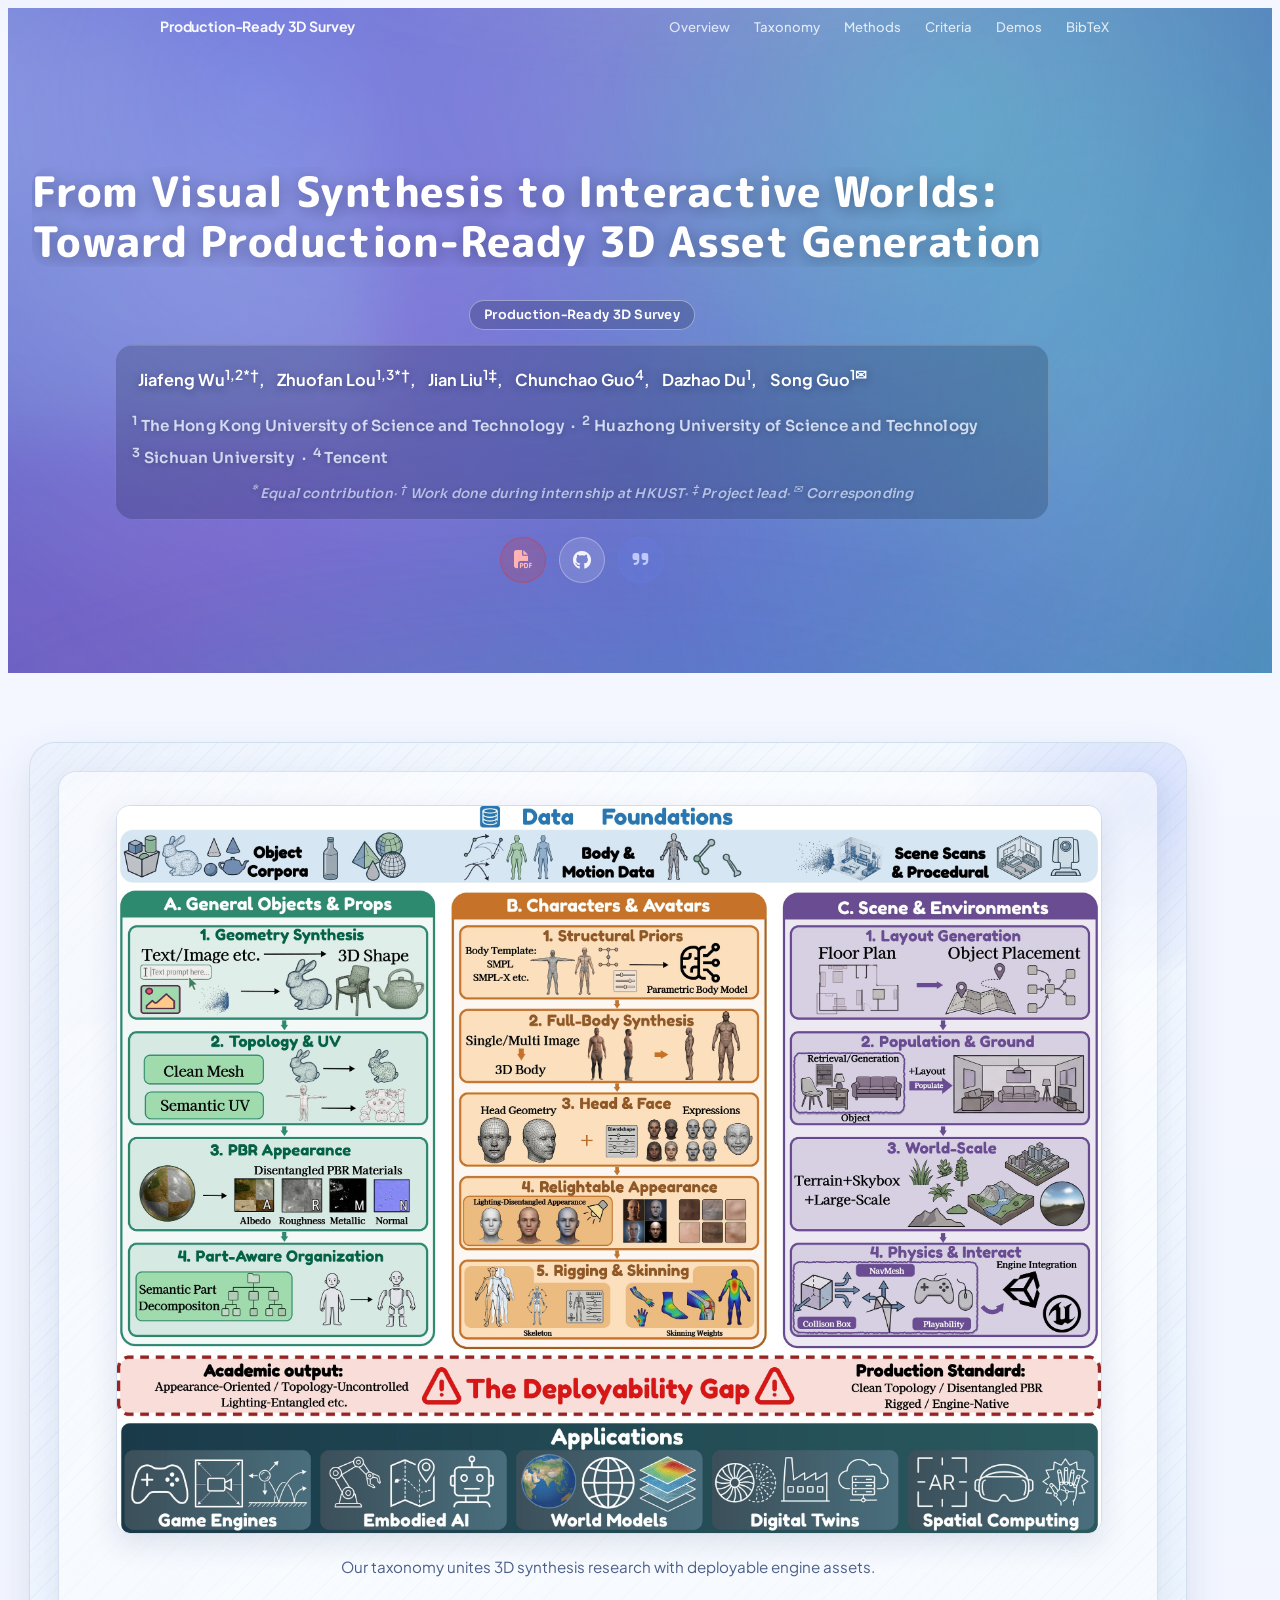
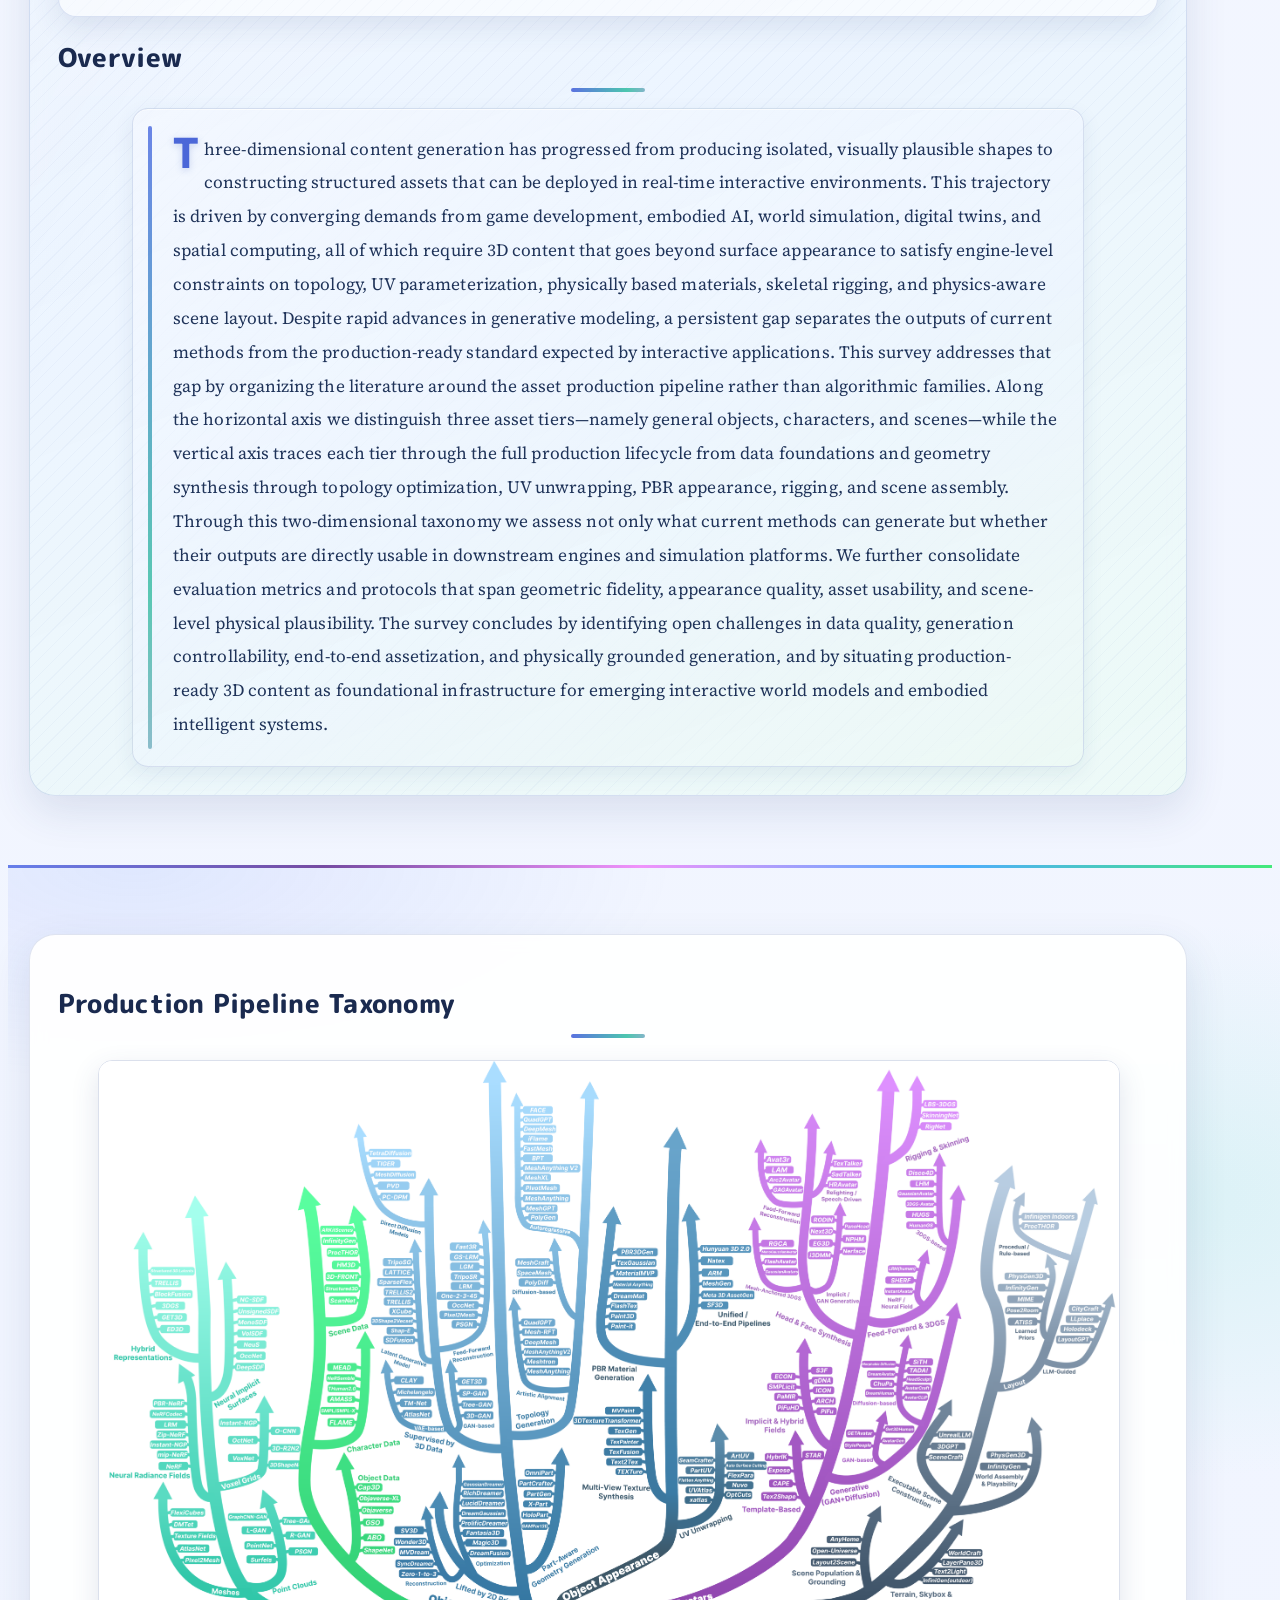
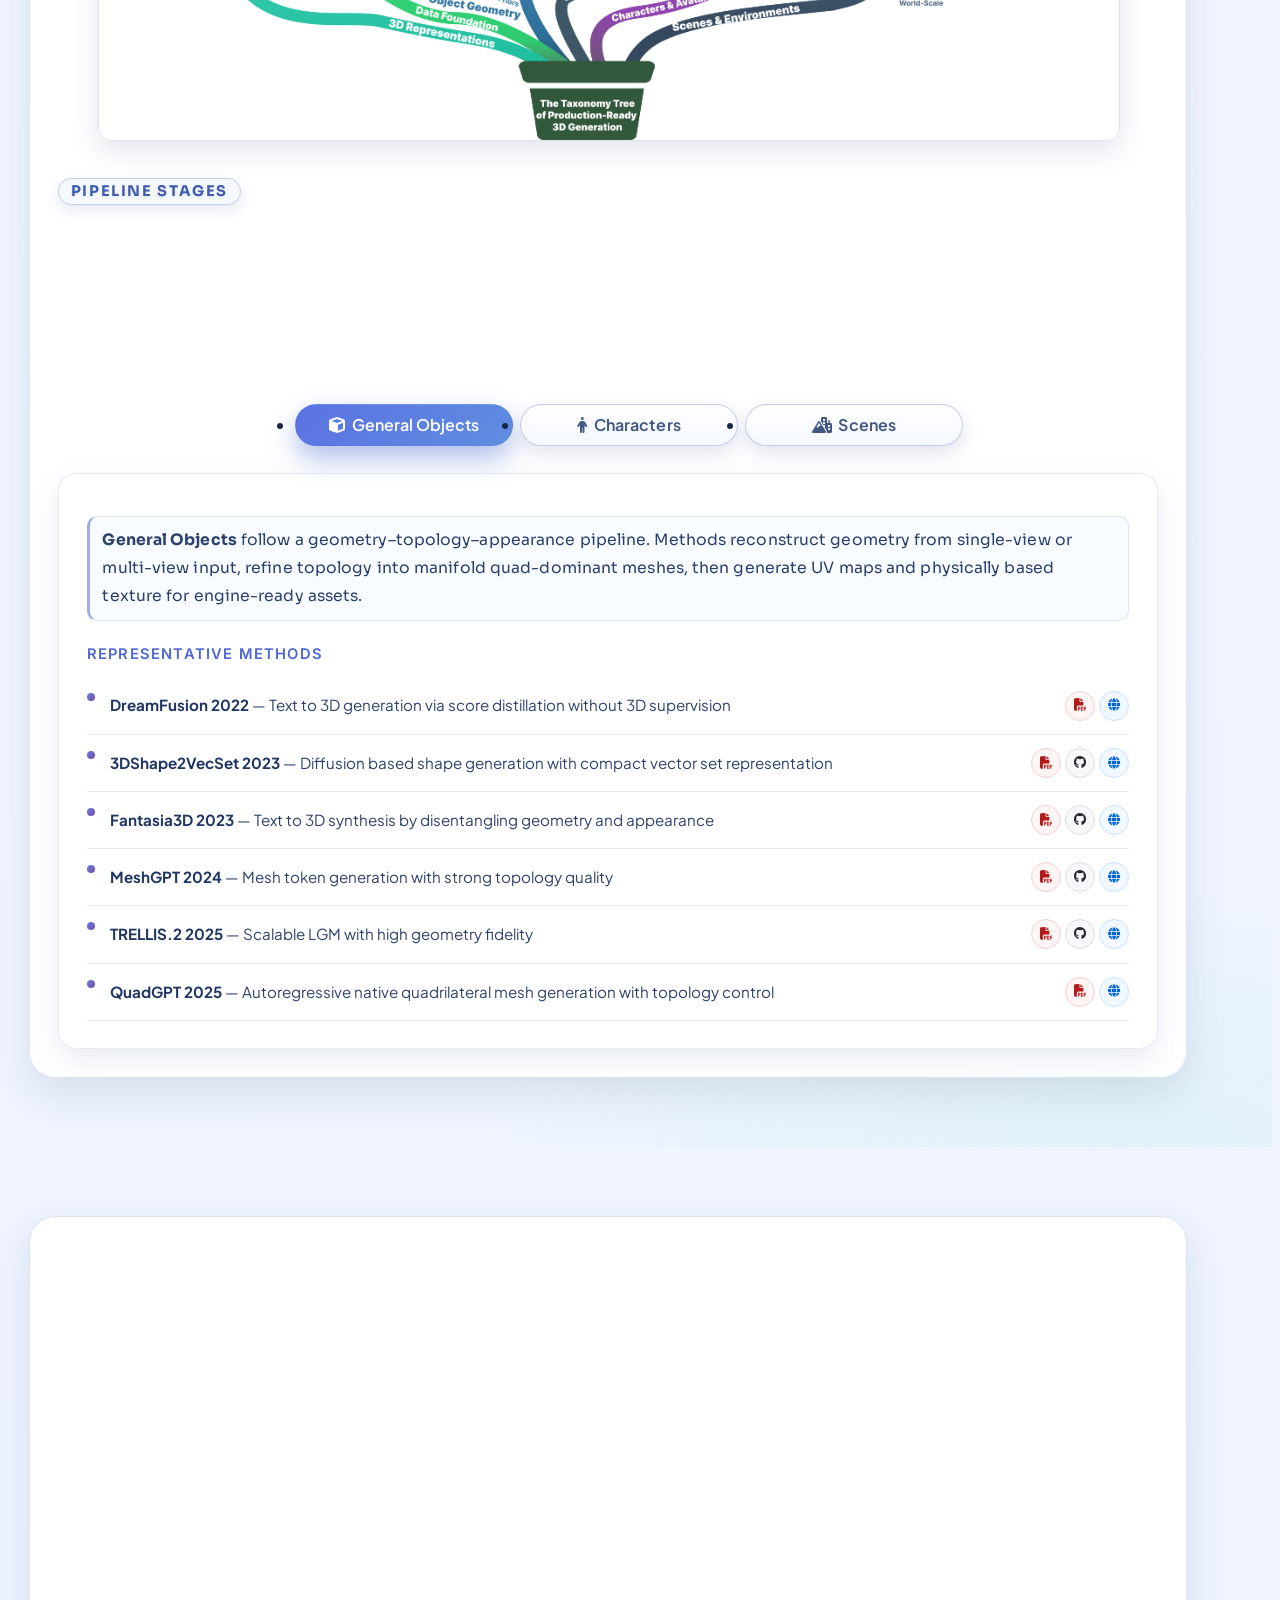
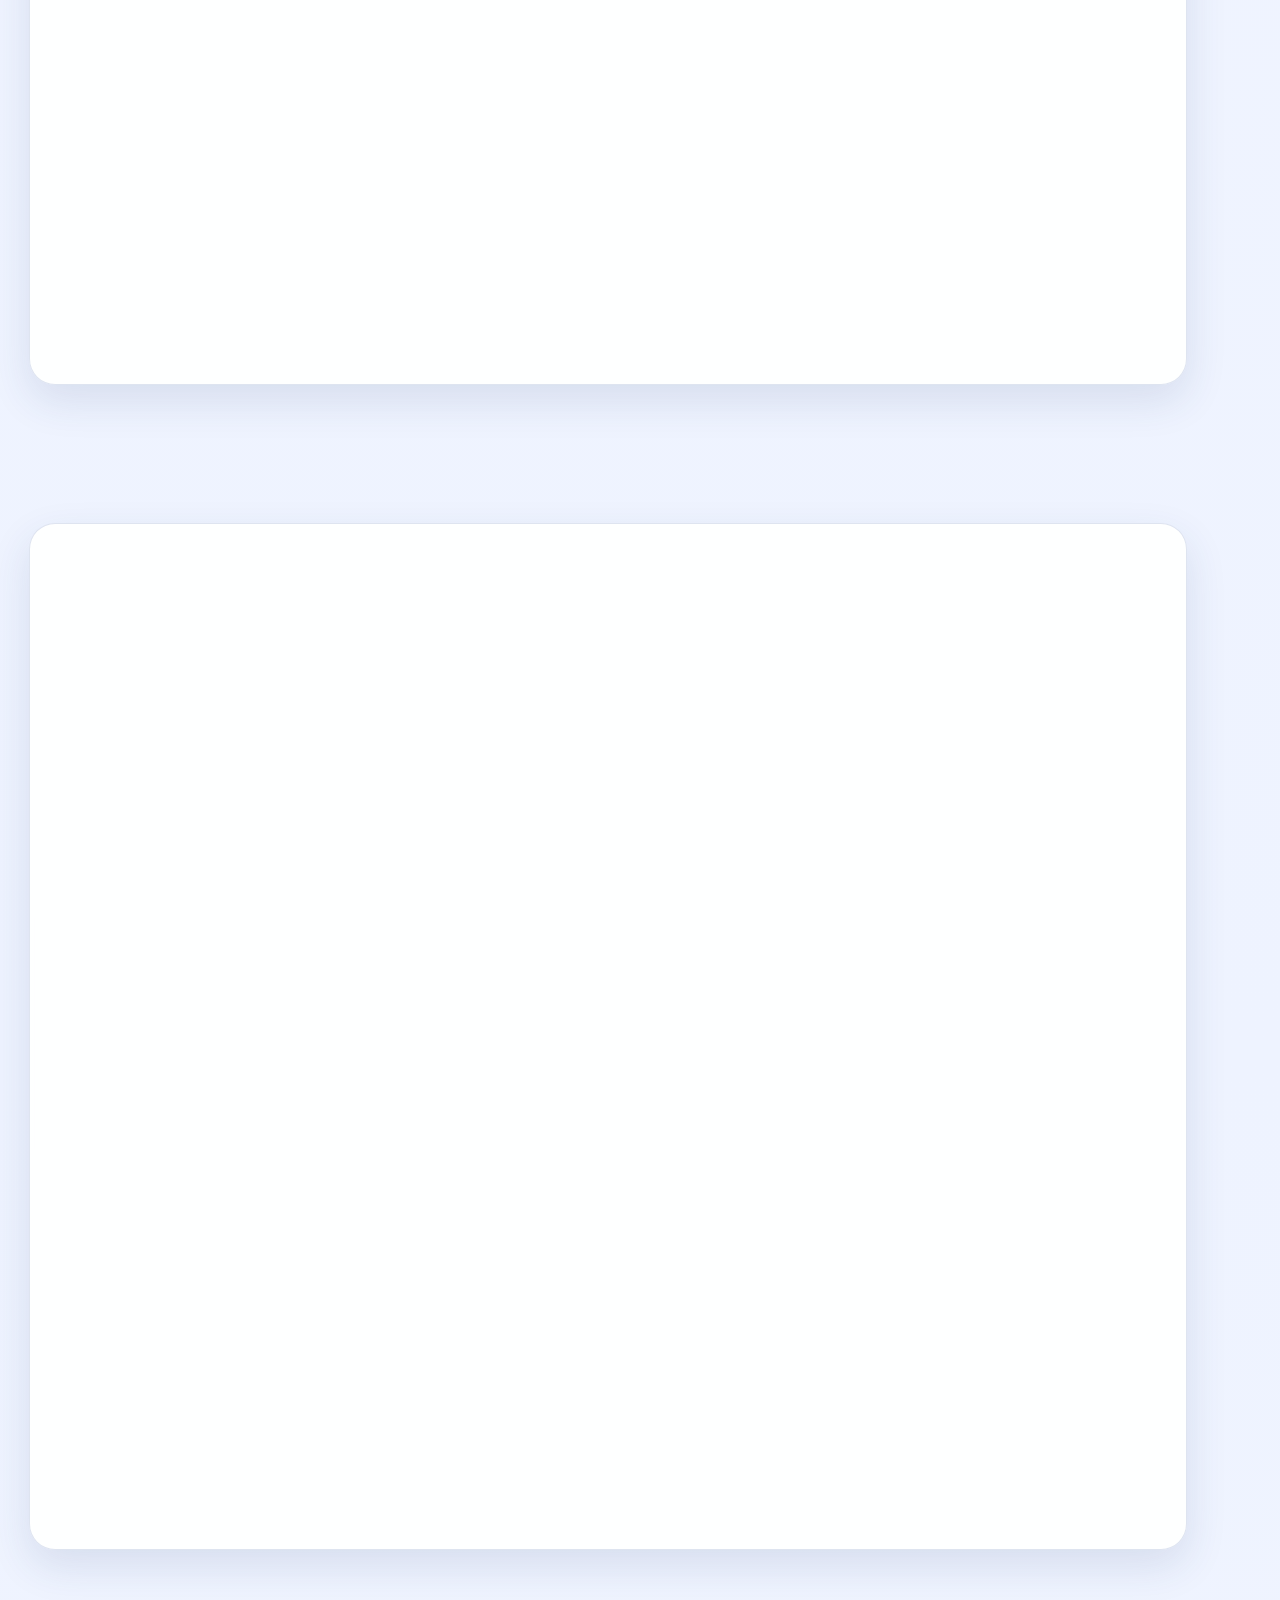
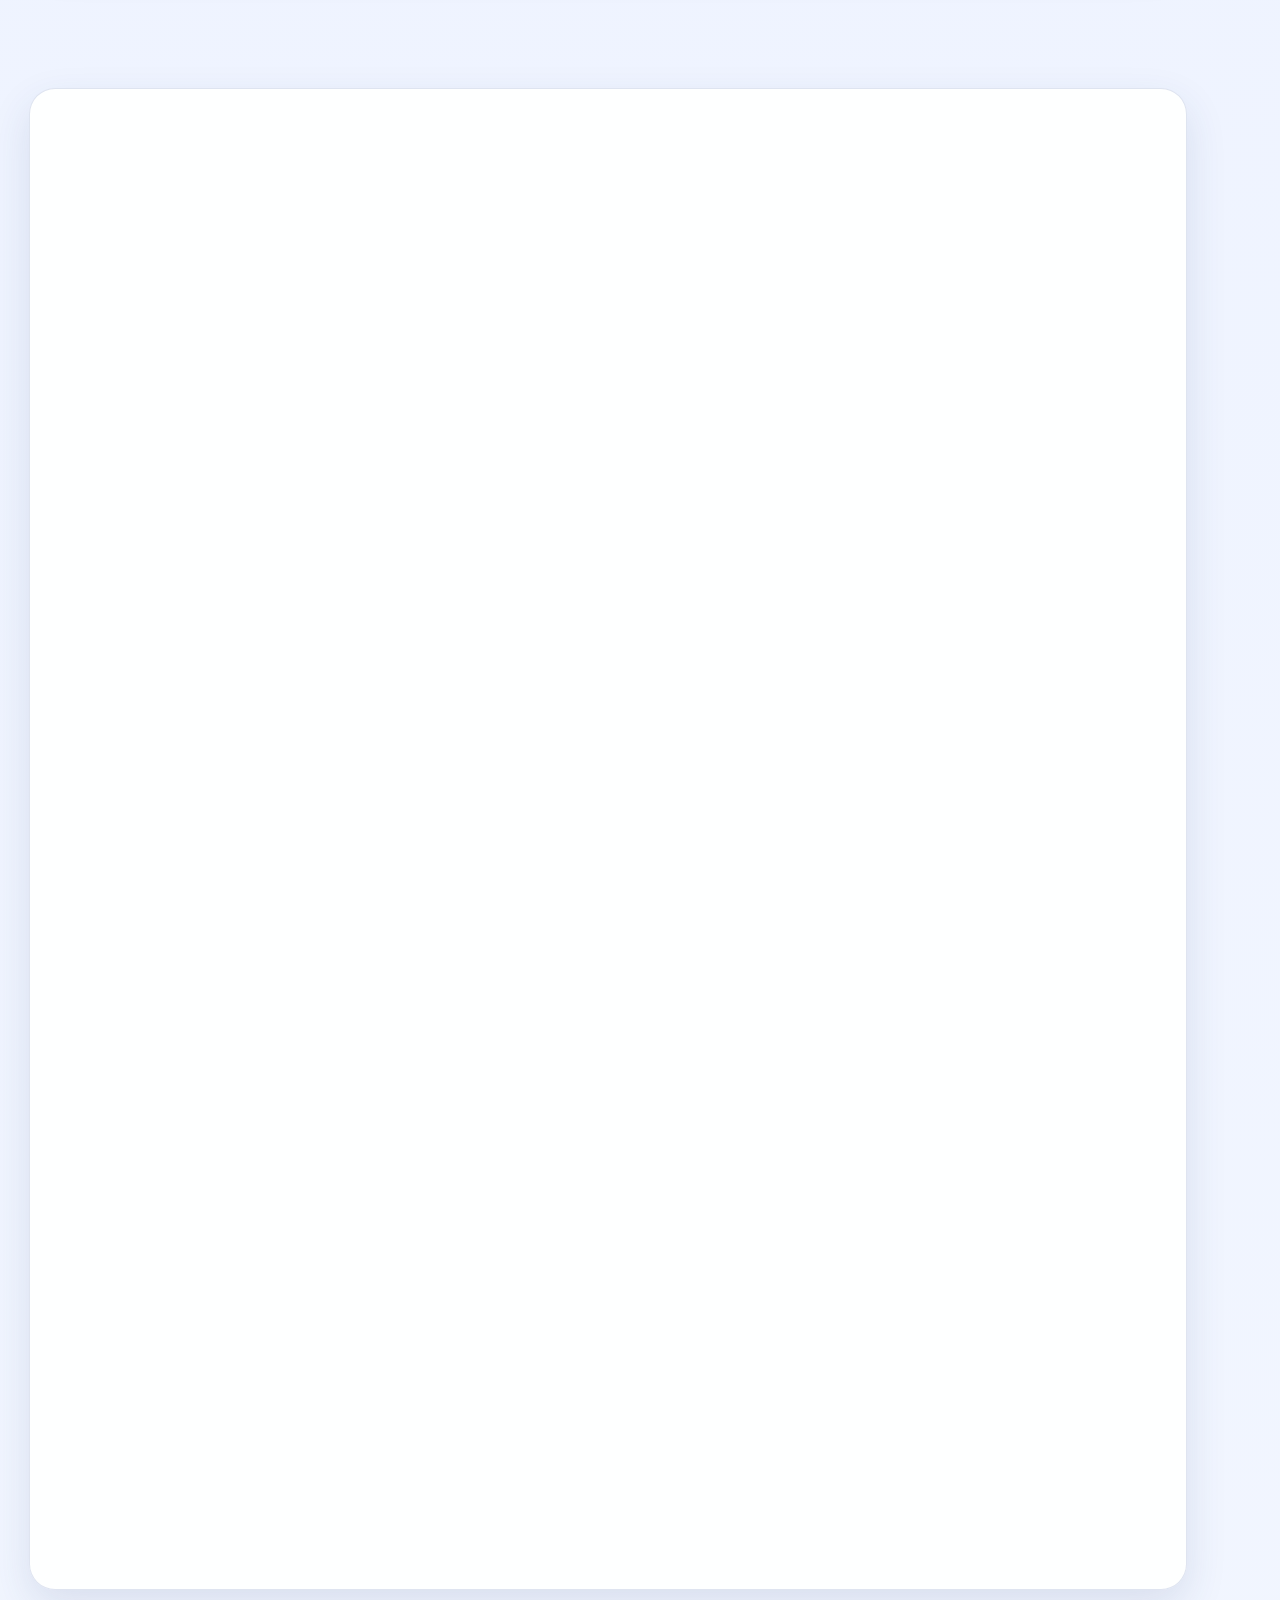
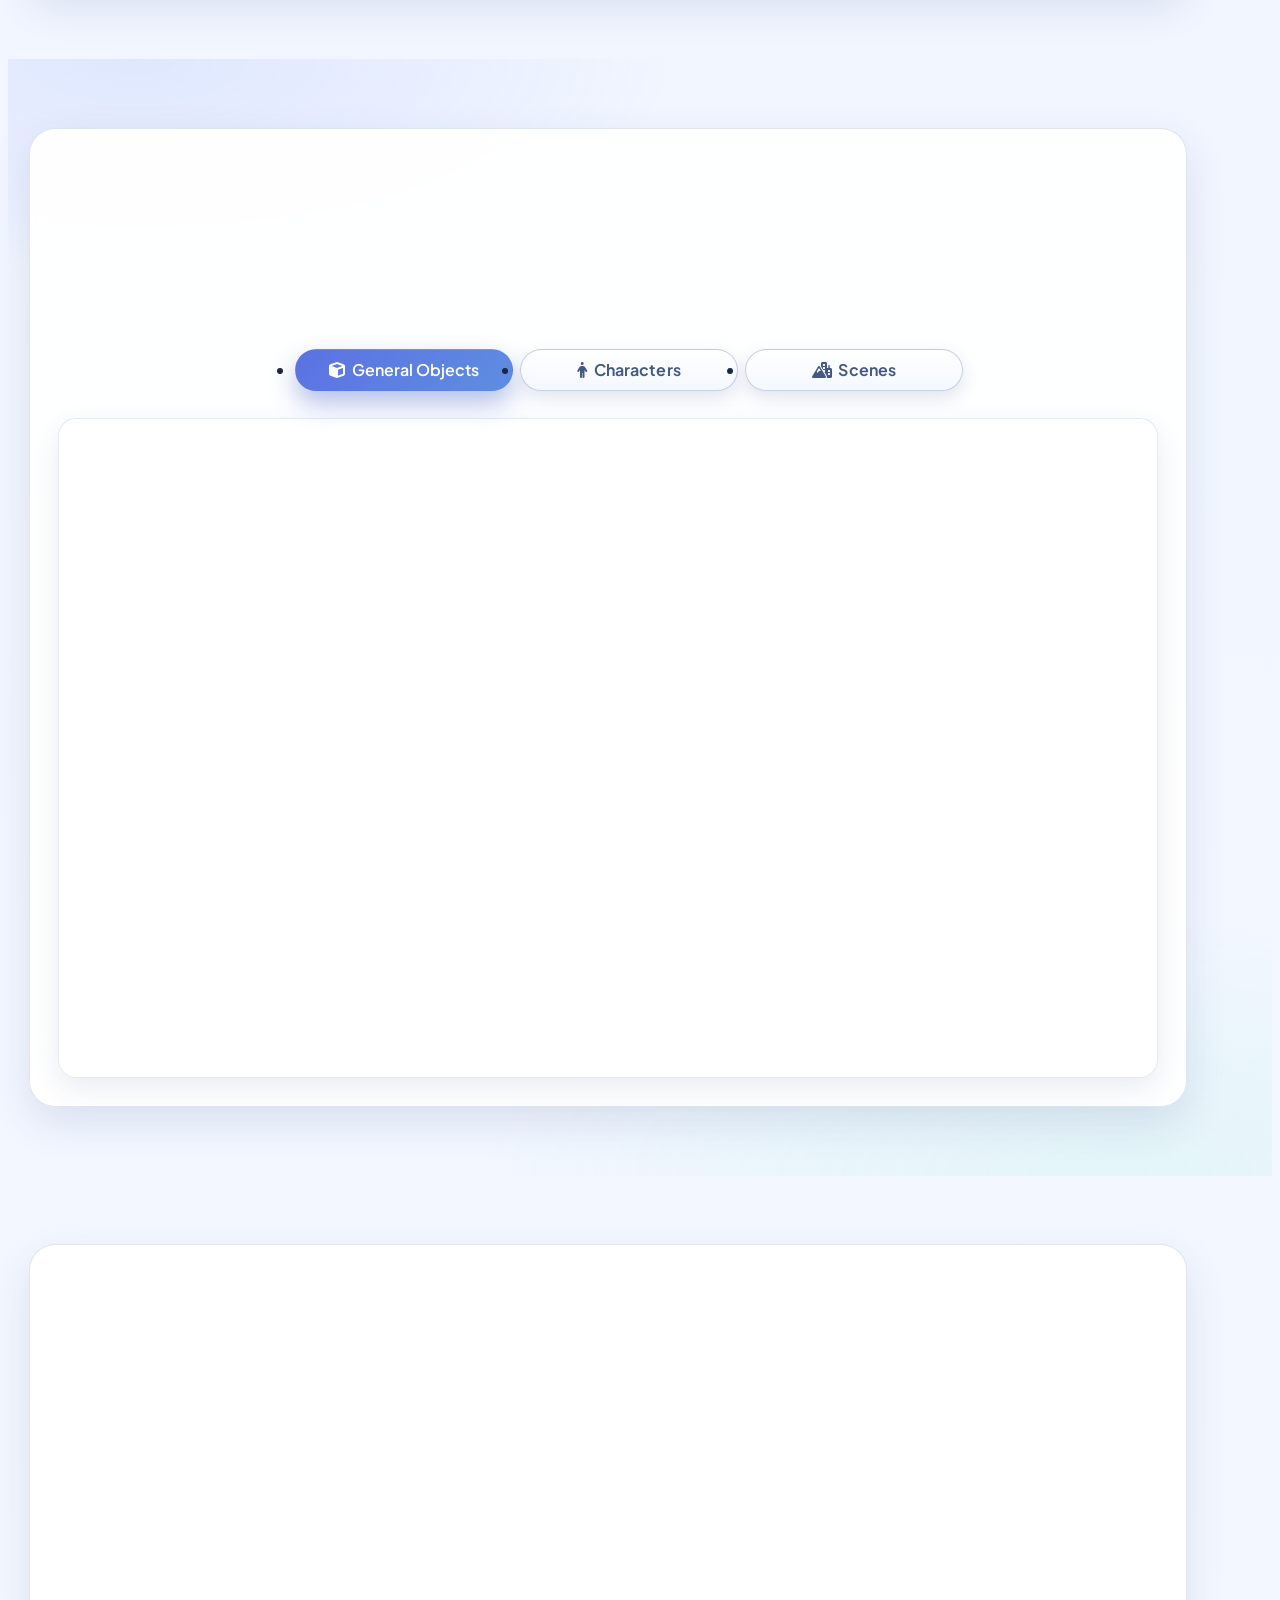
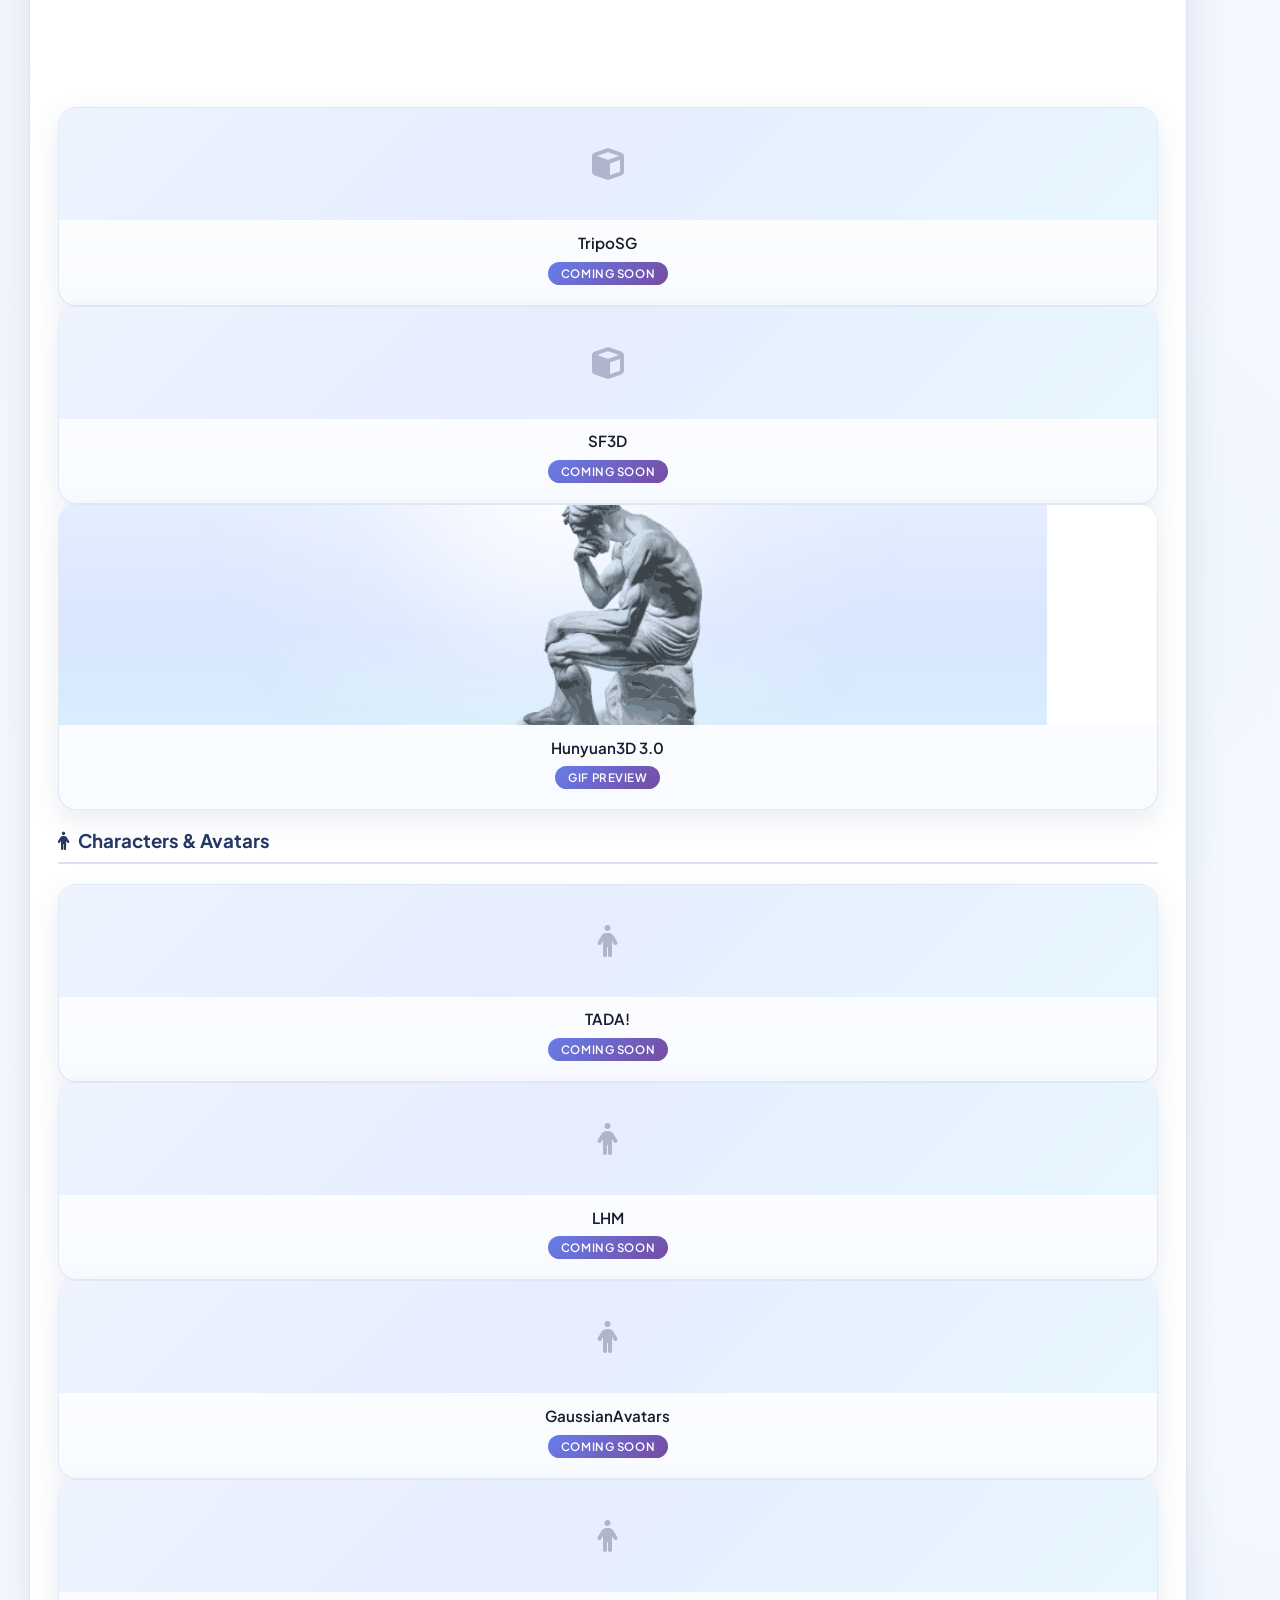
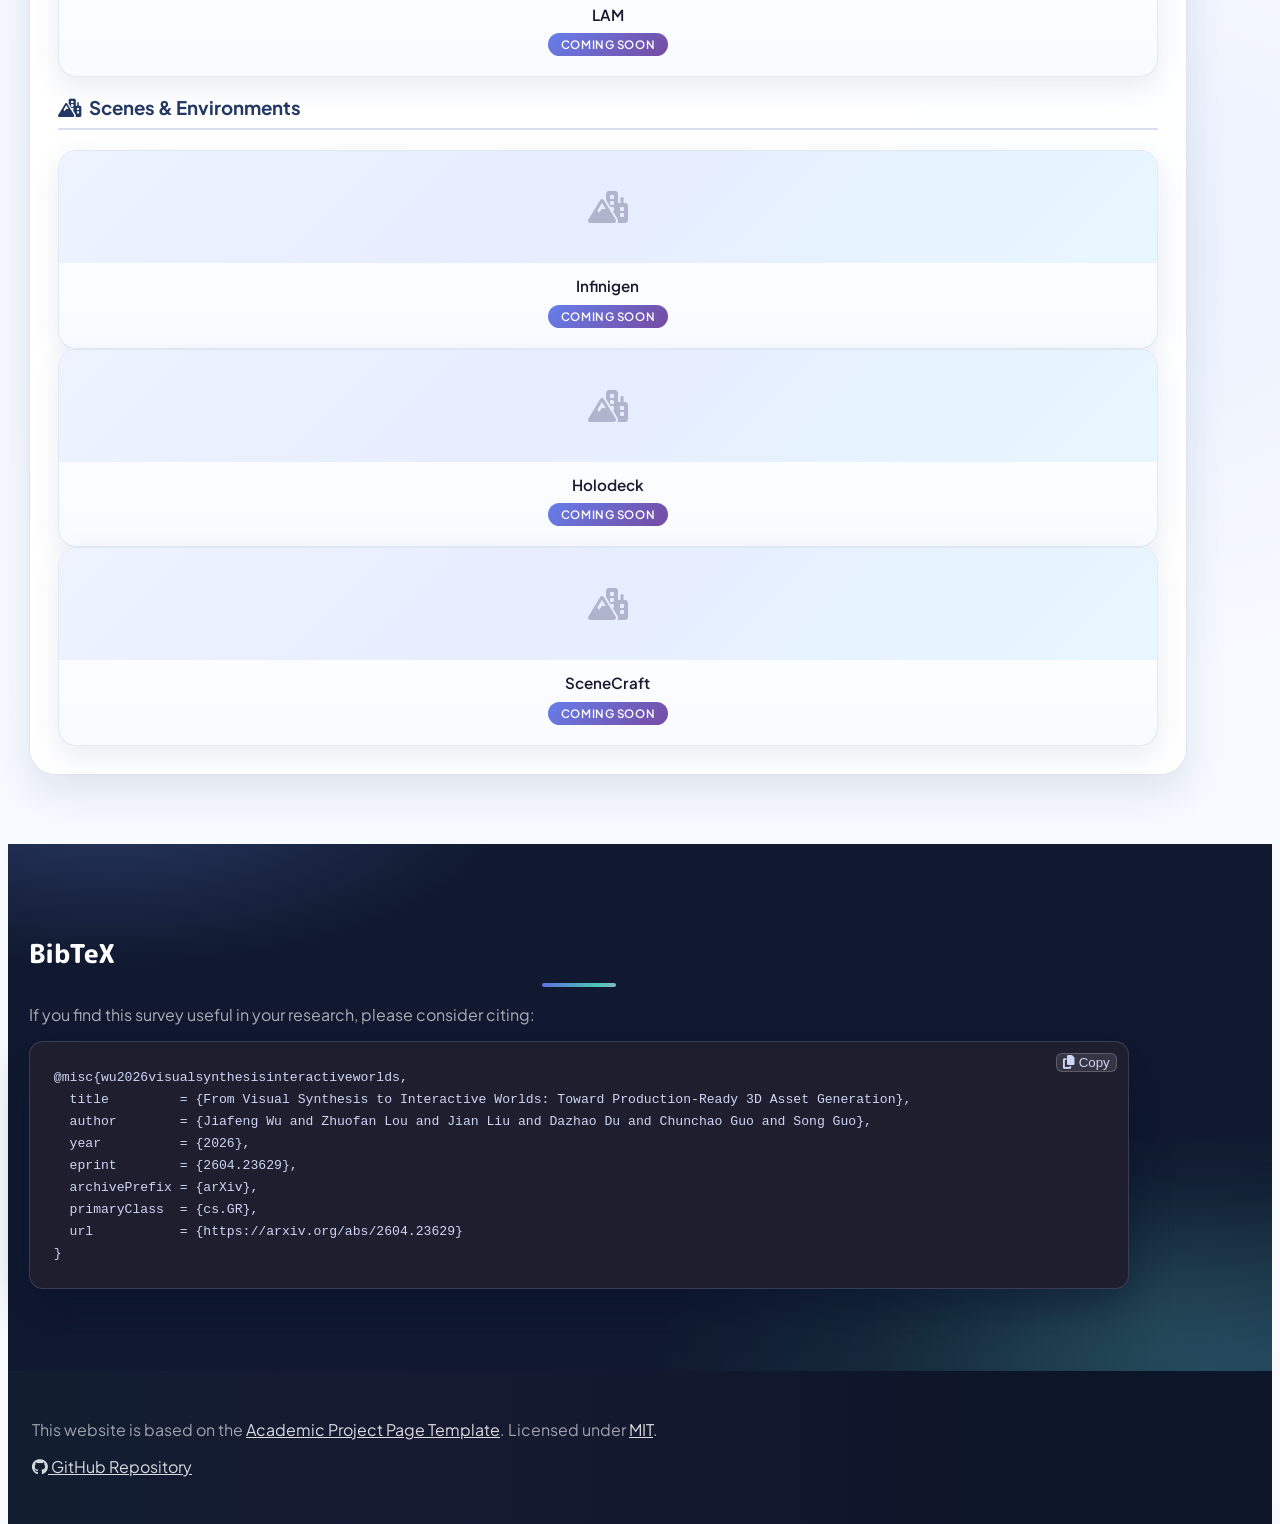
==== commit 73d5bcd6: "update" ====
--- a/index.html
+++ b/index.html
@@ -4,8 +4,8 @@
   <meta charset="UTF-8">
   <meta name="viewport" content="width=device-width, initial-scale=1.0">
   <title>From Visual Synthesis to Interactive Worlds: Toward Production-Ready 3D Asset Generation</title>
-  <meta name="description" content="A comprehensive survey of production-ready 3D generation for games, embodied AI, and interactive worlds. ACM Computing Surveys 2026.">
-  <meta name="keywords" content="3D generation, production-ready, survey, ACM Computing Surveys, game development, NeRF, 3D Gaussian Splatting, digital twins">
+  <meta name="description" content="A comprehensive survey of production-ready 3D generation for games, embodied AI, and interactive worlds. Available on arXiv.">
+  <meta name="keywords" content="3D generation, production-ready, survey, arXiv, game development, NeRF, 3D Gaussian Splatting, digital twins">
 
   <!-- Open Graph -->
   <meta property="og:title" content="From Visual Synthesis to Interactive Worlds: Toward Production-Ready 3D Asset Generation">
@@ -56,7 +56,6 @@
           Toward Production-Ready 3D Asset Generation
       </h1>
       <div class="hero-meta-chips">
-        <span class="hero-chip">ACM CSUR 2026</span>
         <span class="hero-chip">Production-Ready 3D Survey</span>
       </div>
 
@@ -87,7 +86,7 @@
       </div>
 
       <div class="publication-links mt-4">
-        <a class="icon-btn icon-btn--paper" href="#" target="_blank" title="Paper (arXiv)">
+        <a class="icon-btn icon-btn--paper" href="https://arxiv.org/pdf/2604.23629" target="_blank" title="Paper (arXiv)">
           <i class="fas fa-file-pdf"></i>
         </a>
         <a class="icon-btn icon-btn--github" href="https://github.com/hitcslj/Awesome-AIGC-3D" target="_blank" title="GitHub">
@@ -976,13 +975,14 @@
         <span class="icon"><i class="fas fa-copy"></i></span>
         <span>Copy</span>
       </button>
-      <pre><code id="bibtex-text">@article{wu2026production,
-  title   = {From Visual Synthesis to Interactive Worlds:
-           Toward Production-Ready 3D Asset Generation},
-  author  = {Wu, Jiafeng and Lou, Zhuofan and Liu, Jian
-             and Du, Dazhao and Guo, Chunchao and Guo, Song},
-  journal = {ACM Computing Surveys},
-  year    = {2026}
+      <pre><code id="bibtex-text">@misc{wu2026visualsynthesisinteractiveworlds,
+  title         = {From Visual Synthesis to Interactive Worlds: Toward Production-Ready 3D Asset Generation},
+  author        = {Jiafeng Wu and Zhuofan Lou and Jian Liu and Dazhao Du and Chunchao Guo and Song Guo},
+  year          = {2026},
+  eprint        = {2604.23629},
+  archivePrefix = {arXiv},
+  primaryClass  = {cs.GR},
+  url           = {https://arxiv.org/abs/2604.23629}
 }</code></pre>
     </div>
   </div>
--- a/static/css/index.css
+++ b/static/css/index.css
@@ -1557,7 +1557,7 @@
   justify-content: center;
   flex-wrap: wrap;
   gap: 0.62rem;
-  margin: 0.9rem 0 1.5rem;
+  margin: 0.78rem 0 0.96rem;
   animation: heroChipGroupReveal 1.35s cubic-bezier(0.14, 0.8, 0.18, 1) 1.38s both;
 }
 
@@ -1583,7 +1583,7 @@
 
 .visual-rich .publication-authors {
   max-width: 900px;
-  margin: 0.35rem auto 0;
+  margin: 0.18rem auto 0;
   padding: 0.82rem 1rem 0.88rem;
   border-radius: 16px;
   background: rgba(8, 16, 44, 0.2);
@@ -1678,7 +1678,7 @@
 }
 
 .visual-rich .publication-links {
-  margin-top: 1.4rem !important;
+  margin-top: 1.08rem !important;
   animation: heroLinksReveal 1.2s cubic-bezier(0.12, 0.82, 0.16, 1) 3.1s both;
 }
 
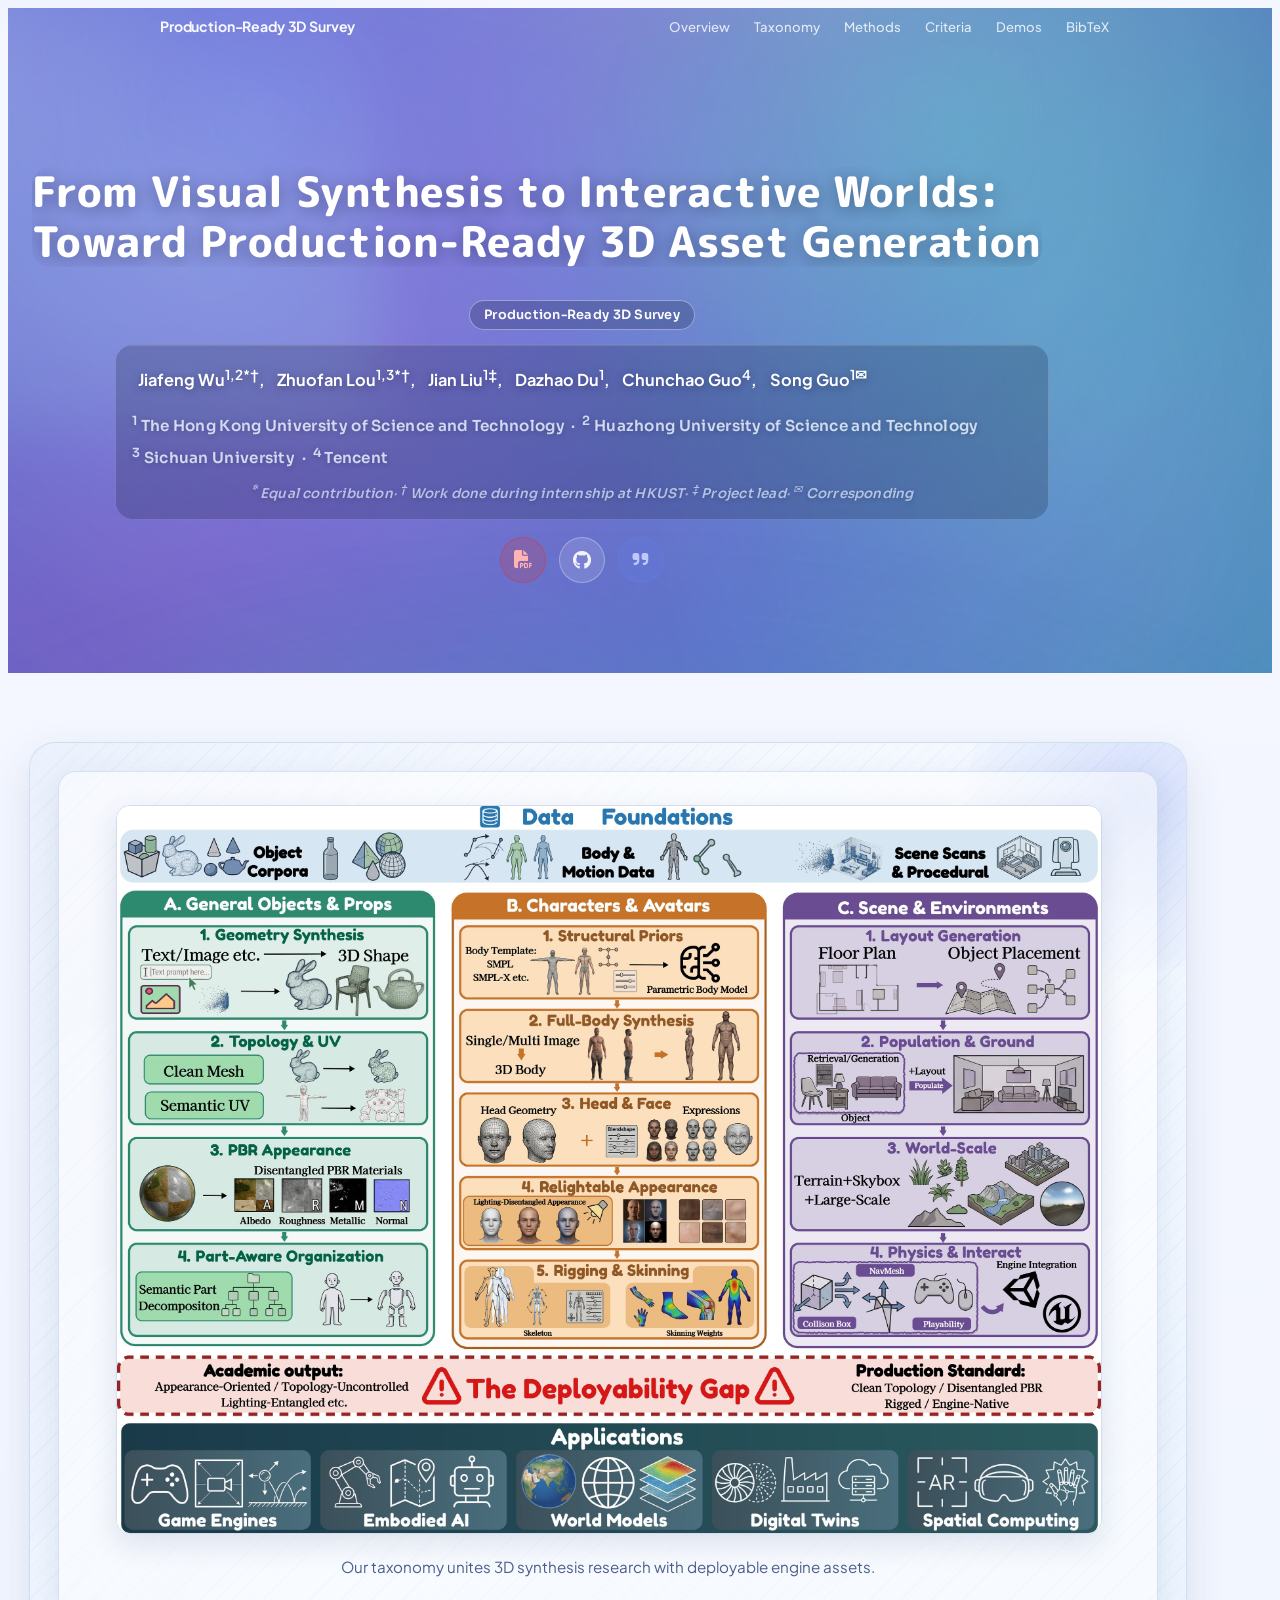
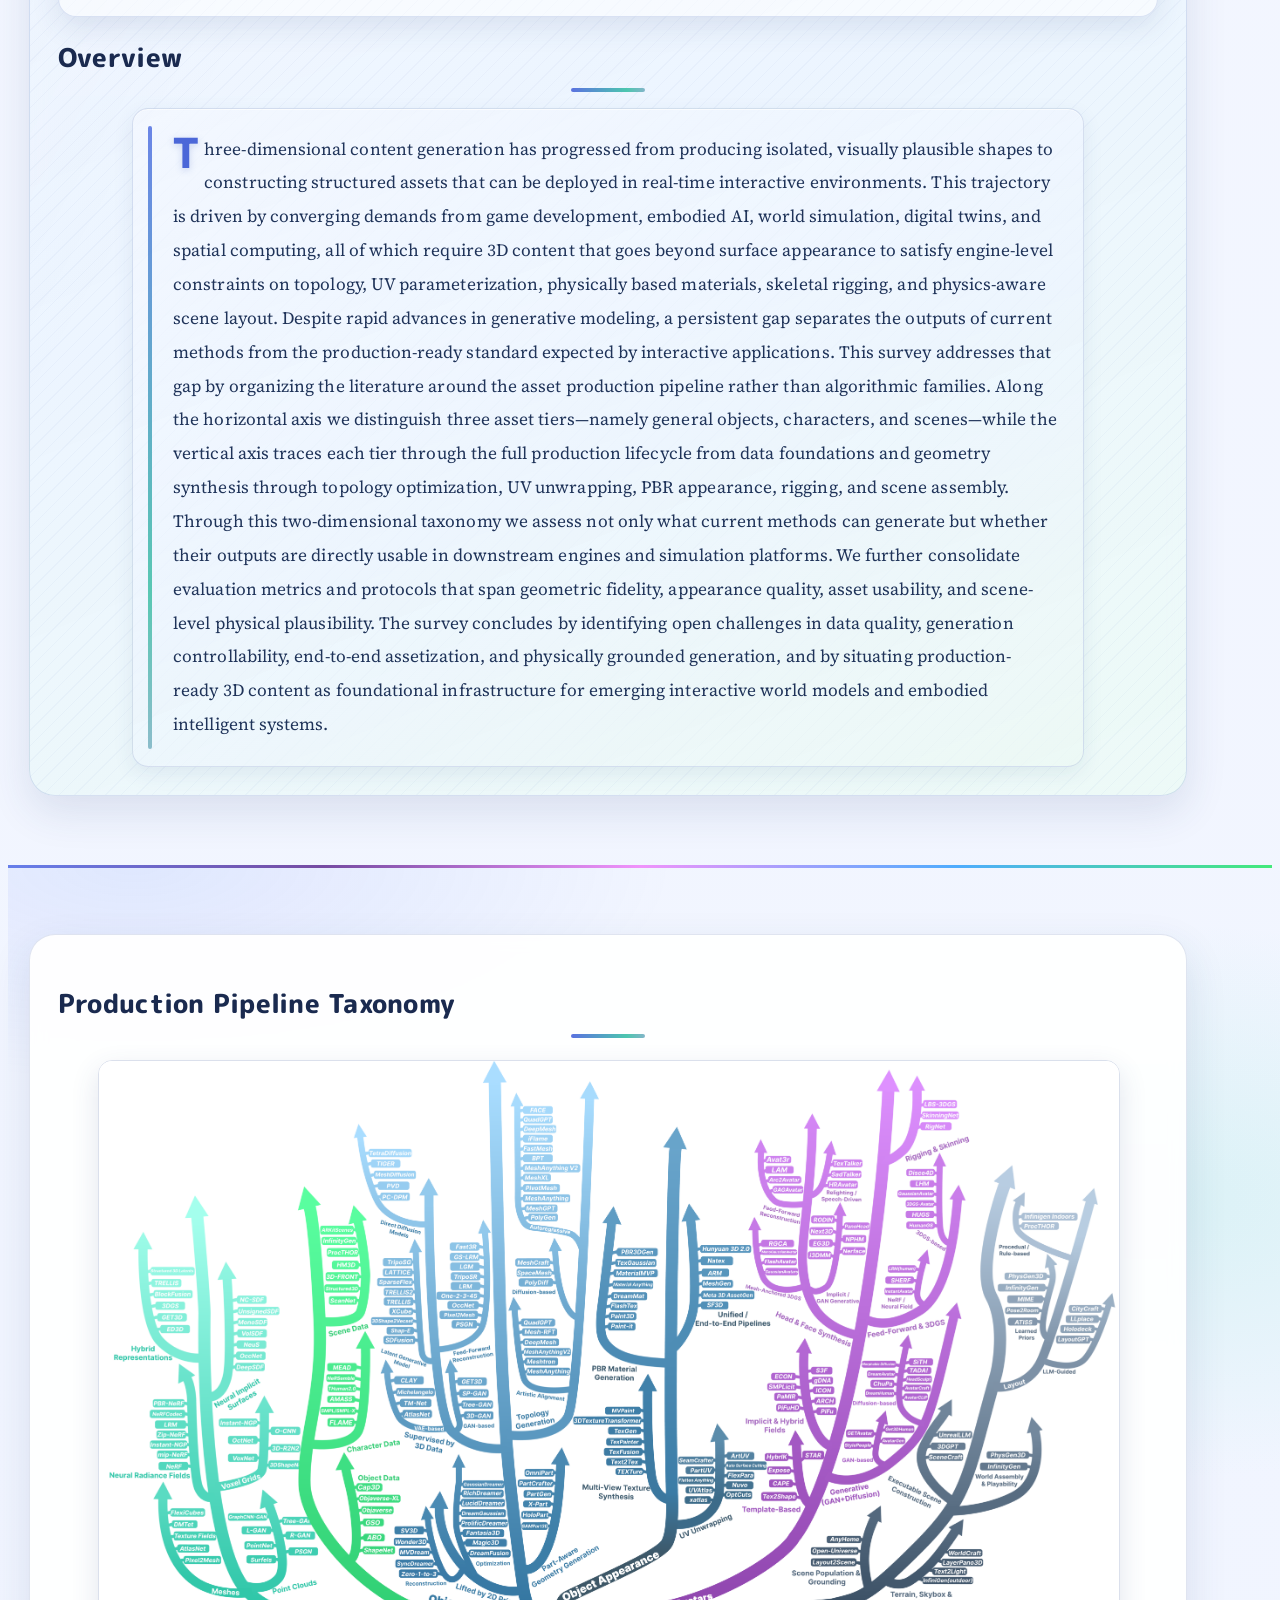
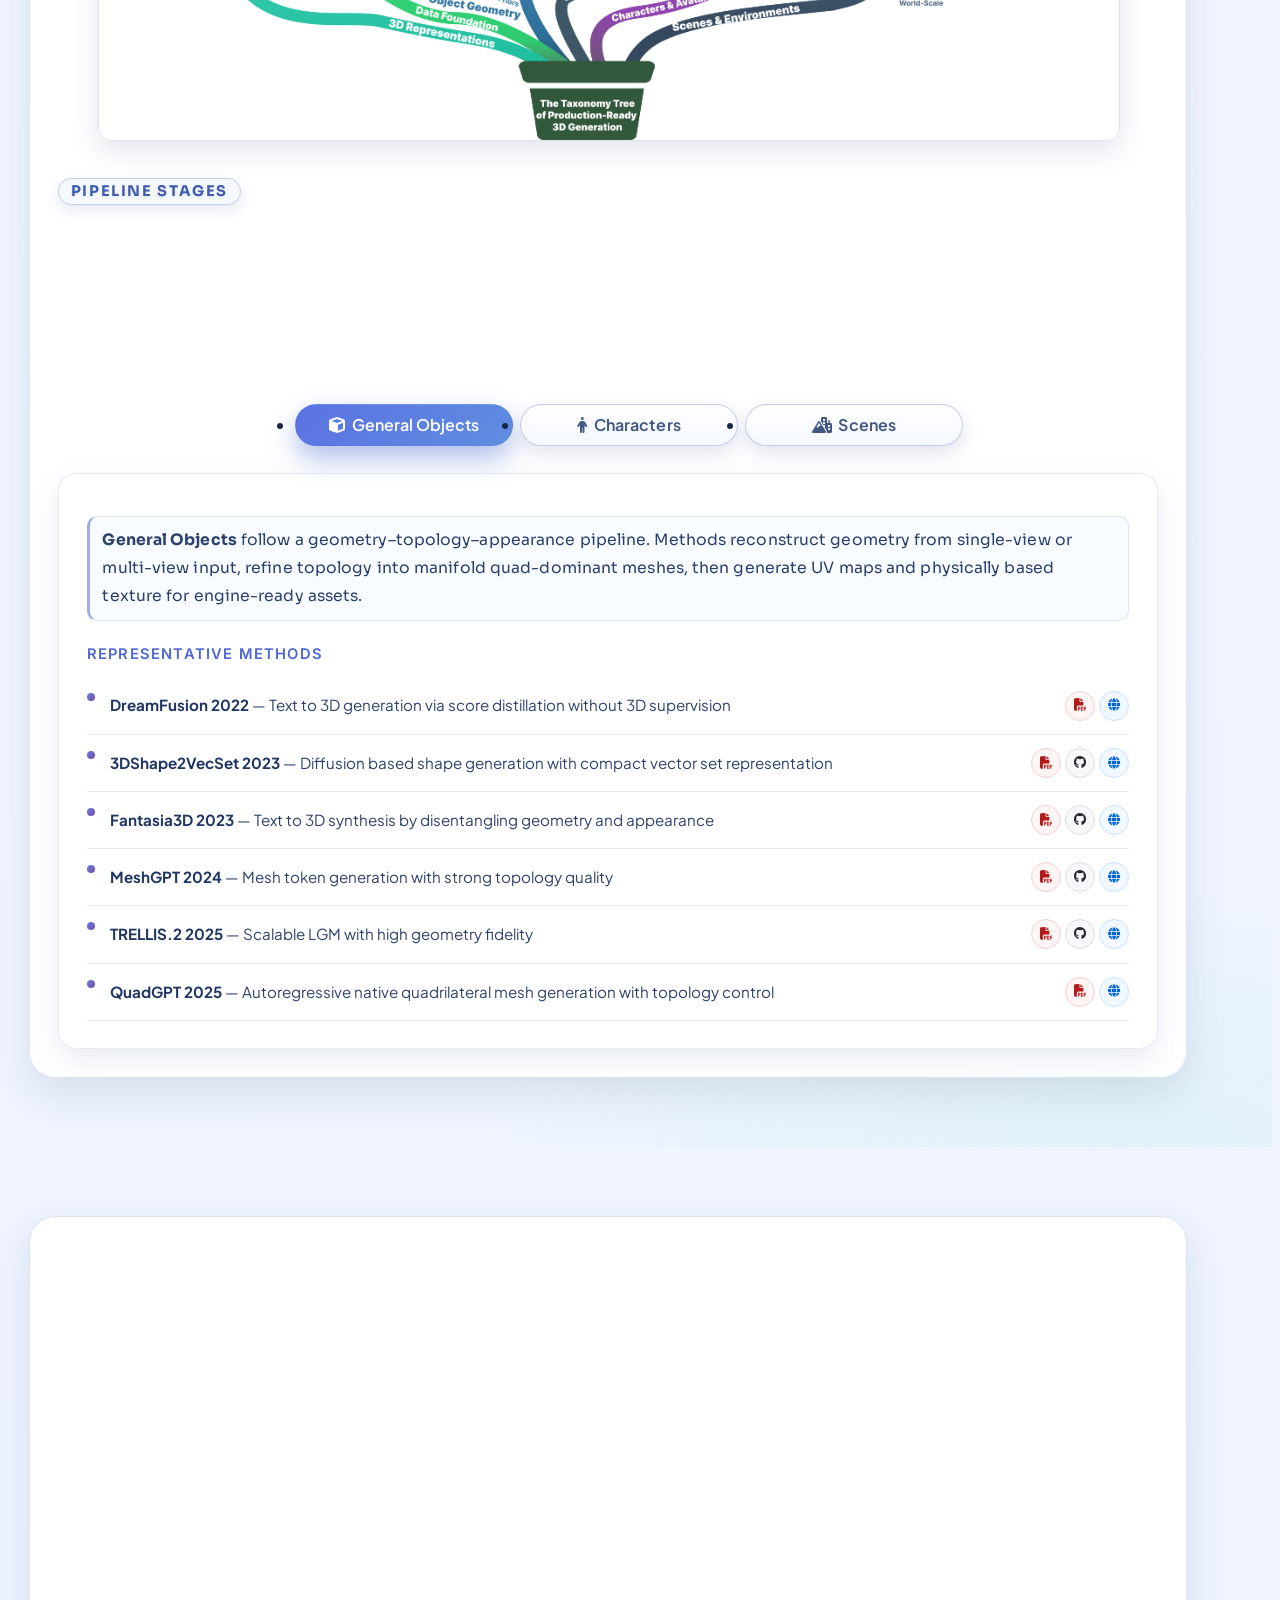
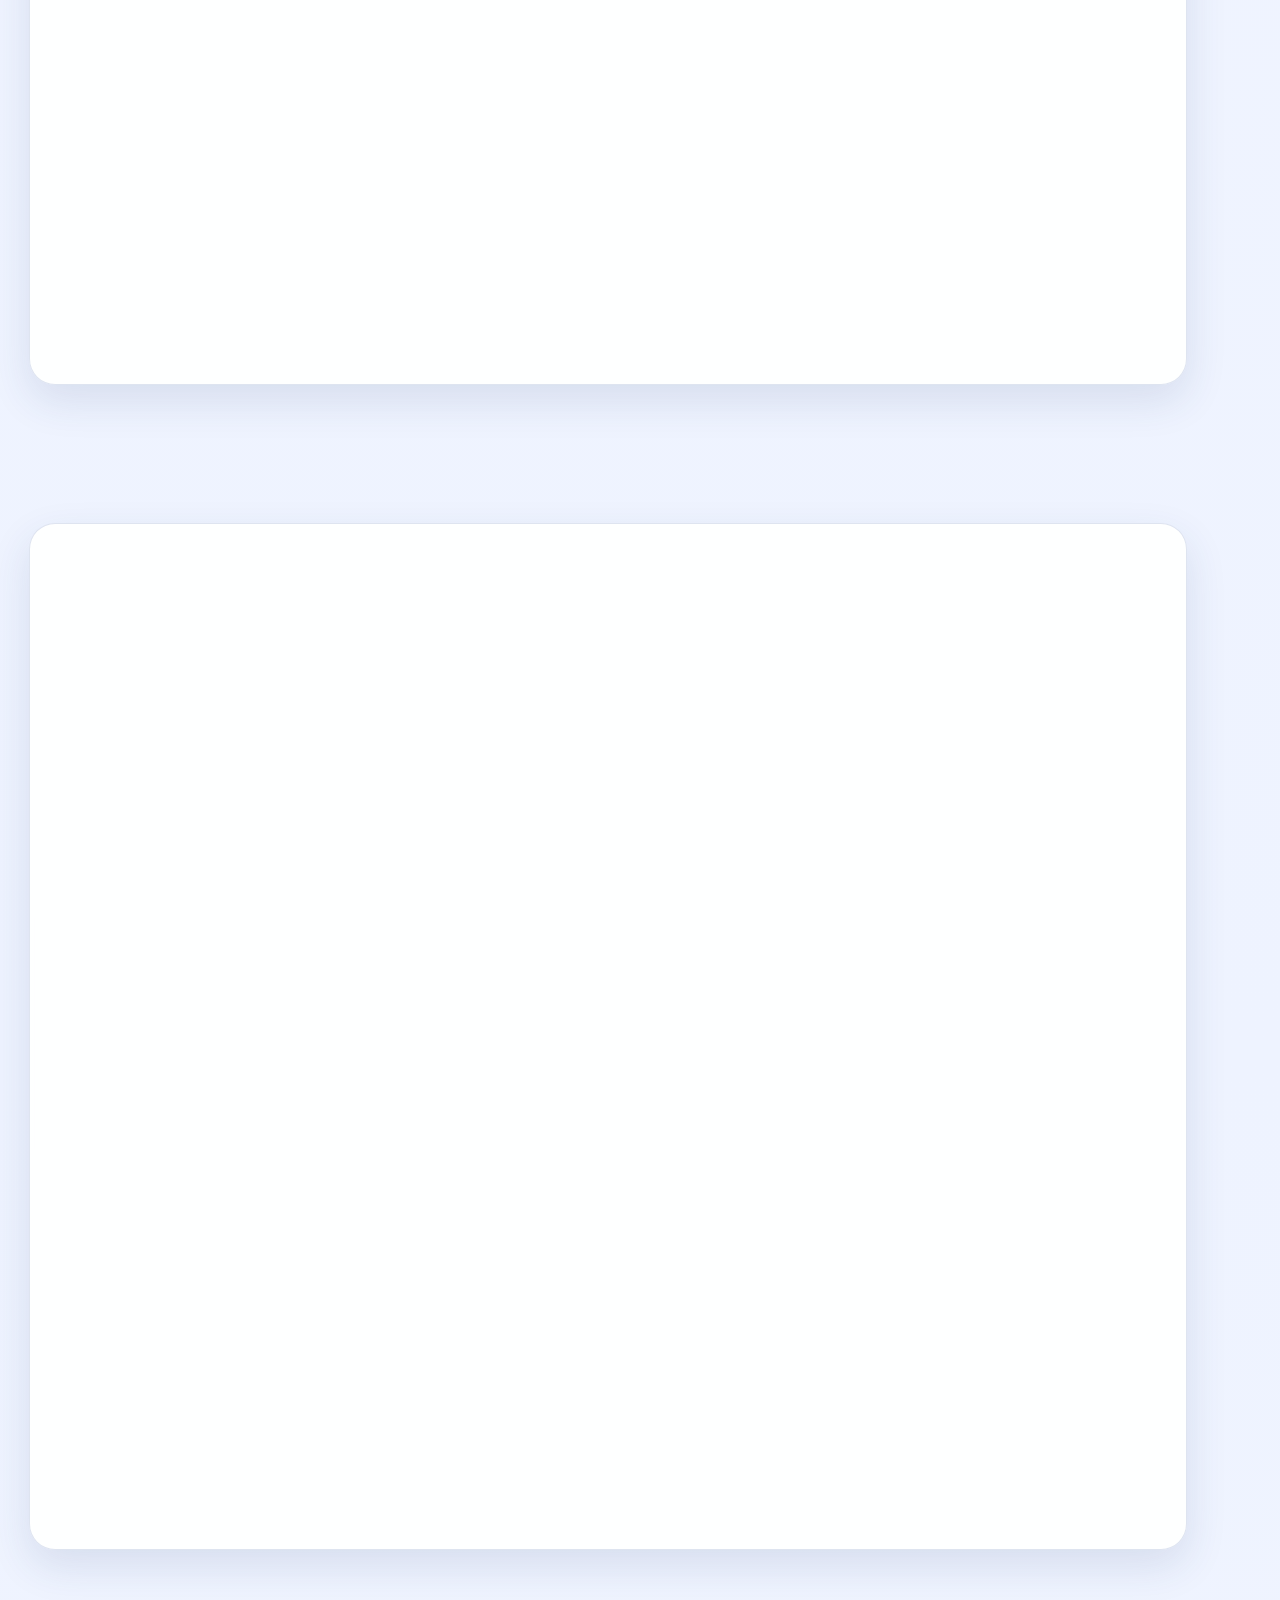
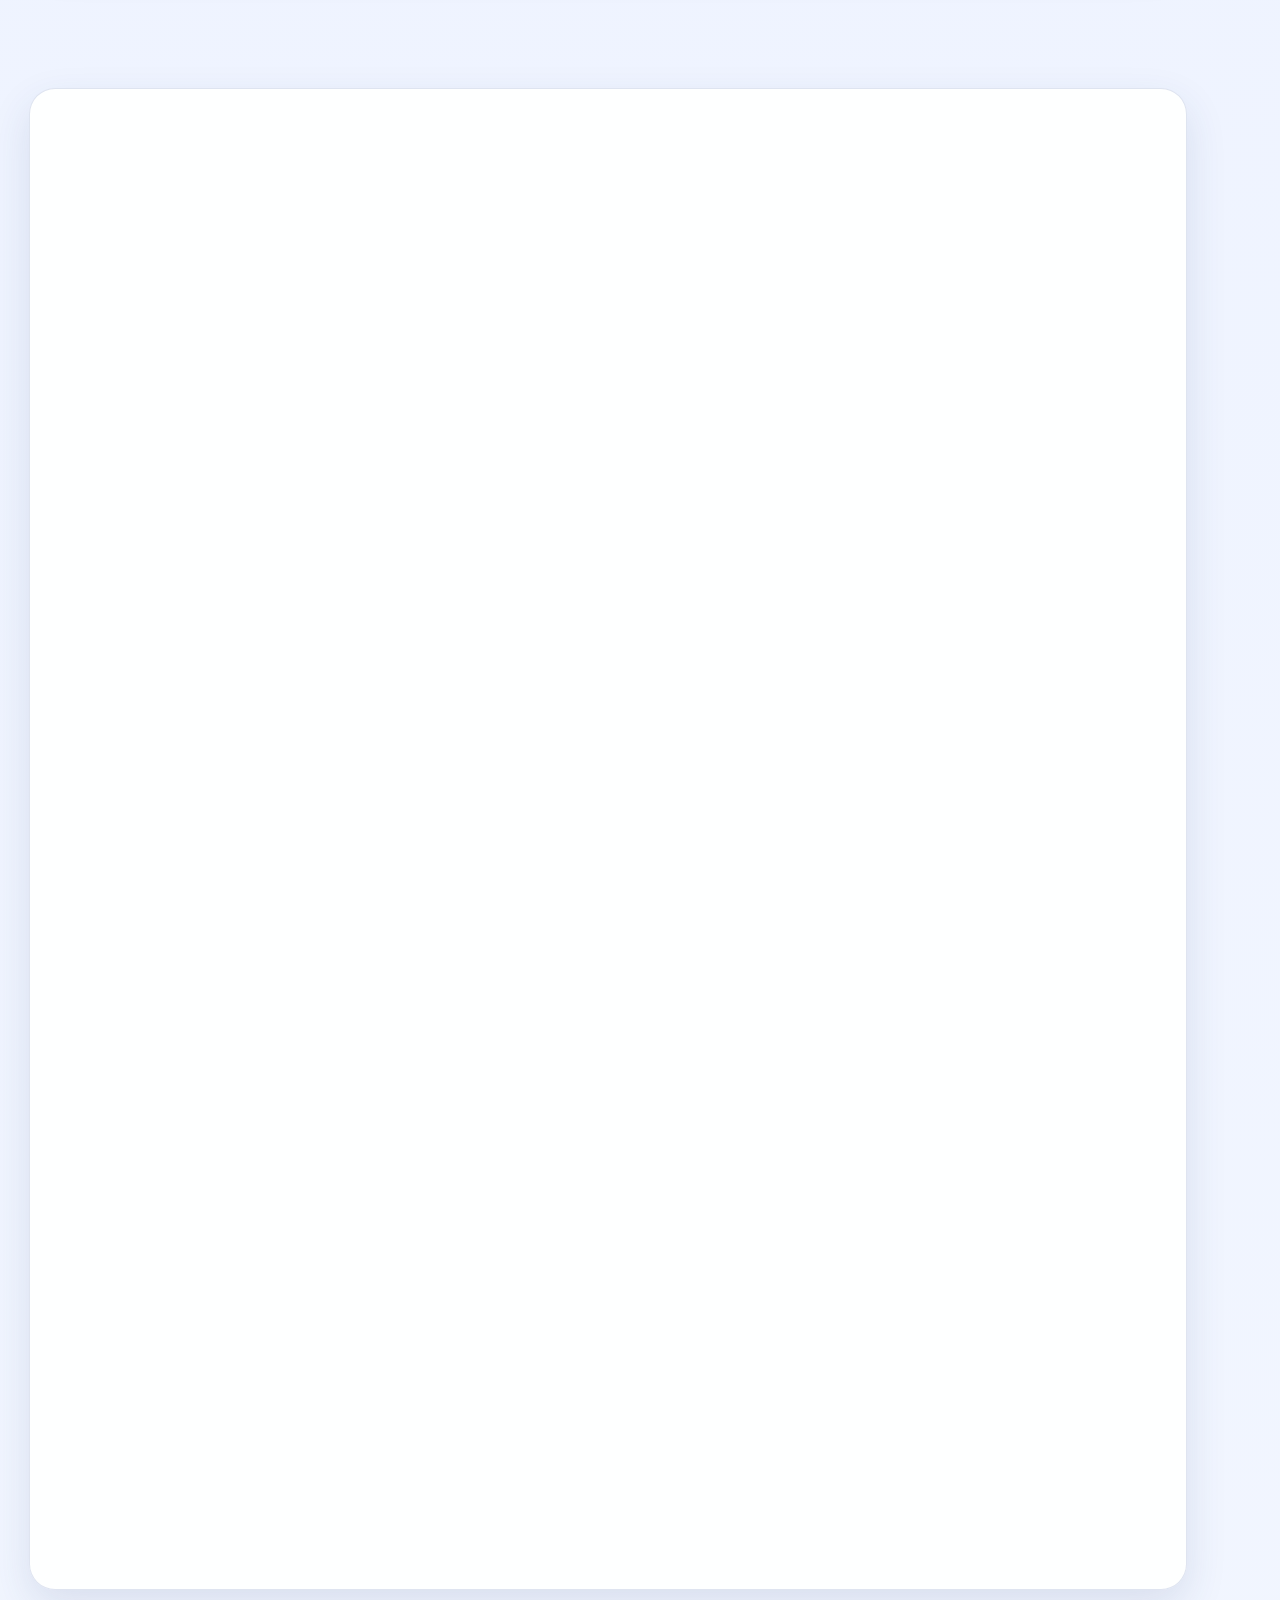
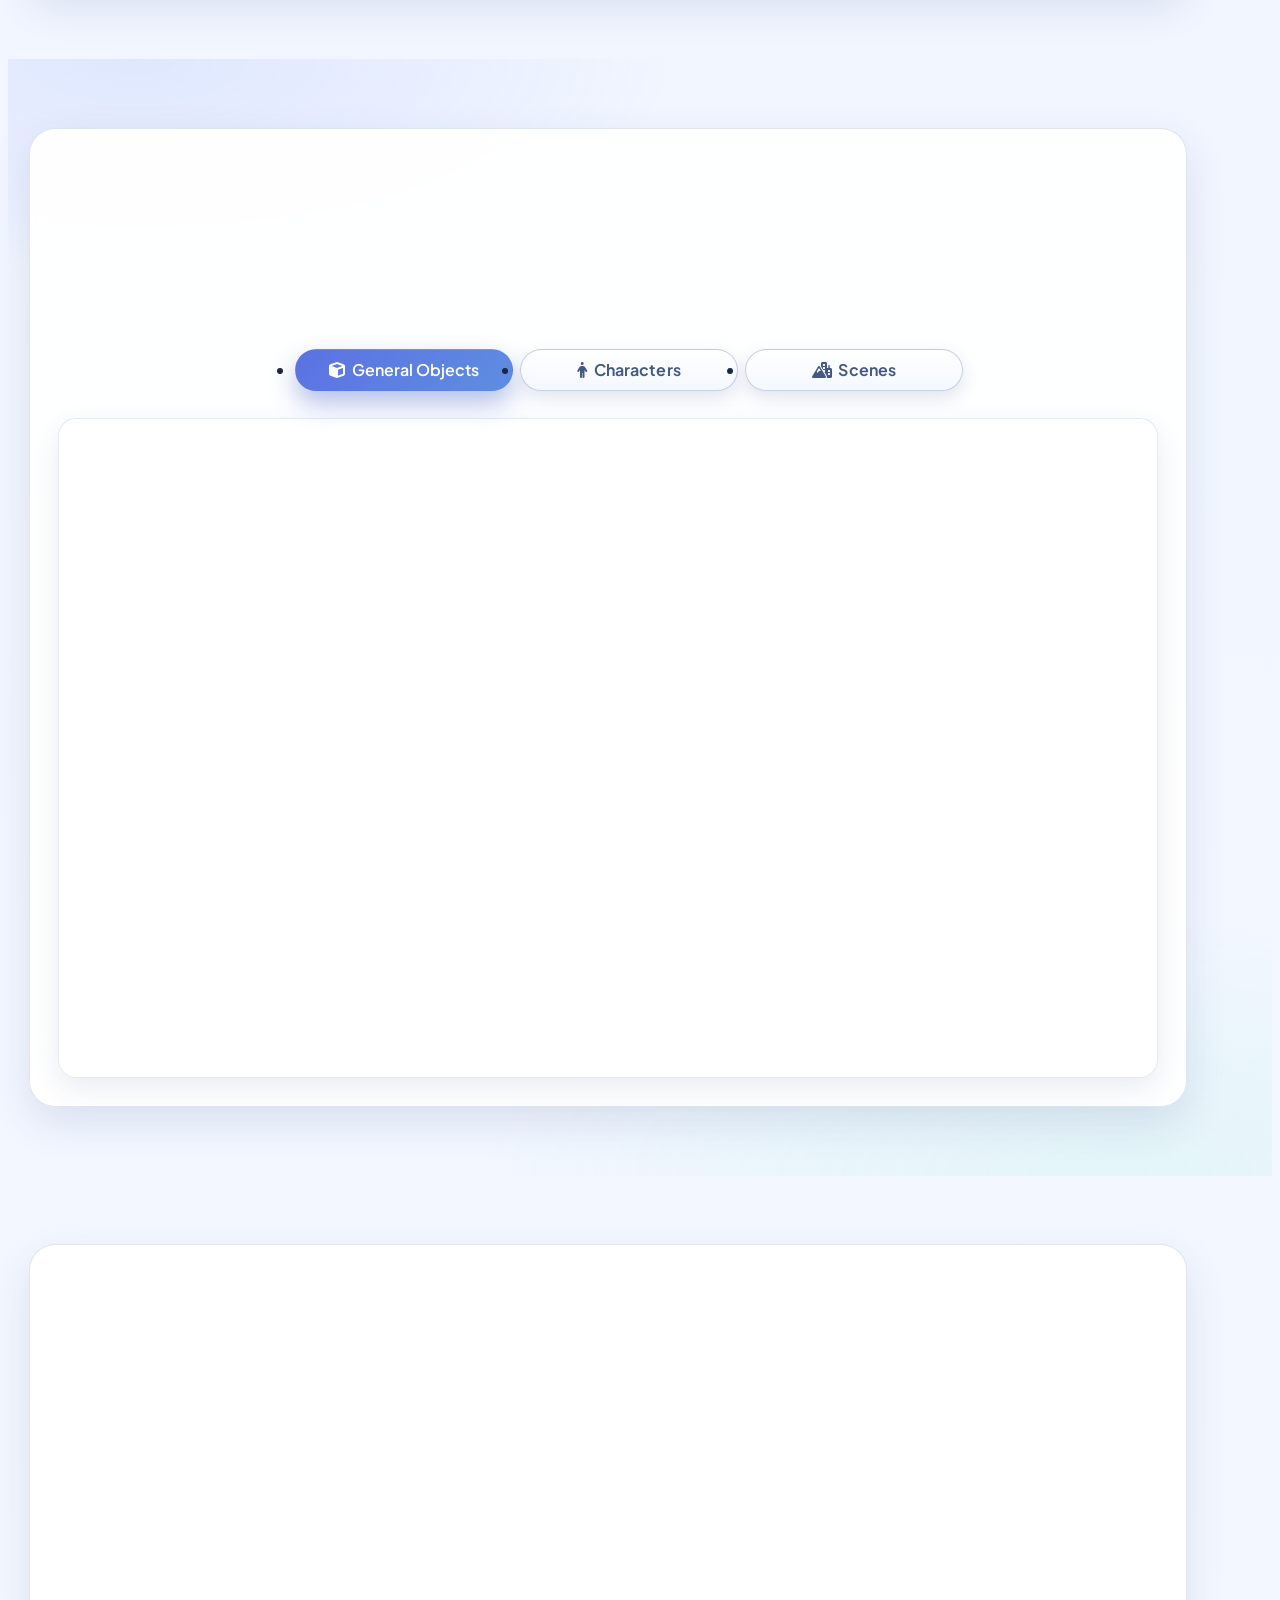
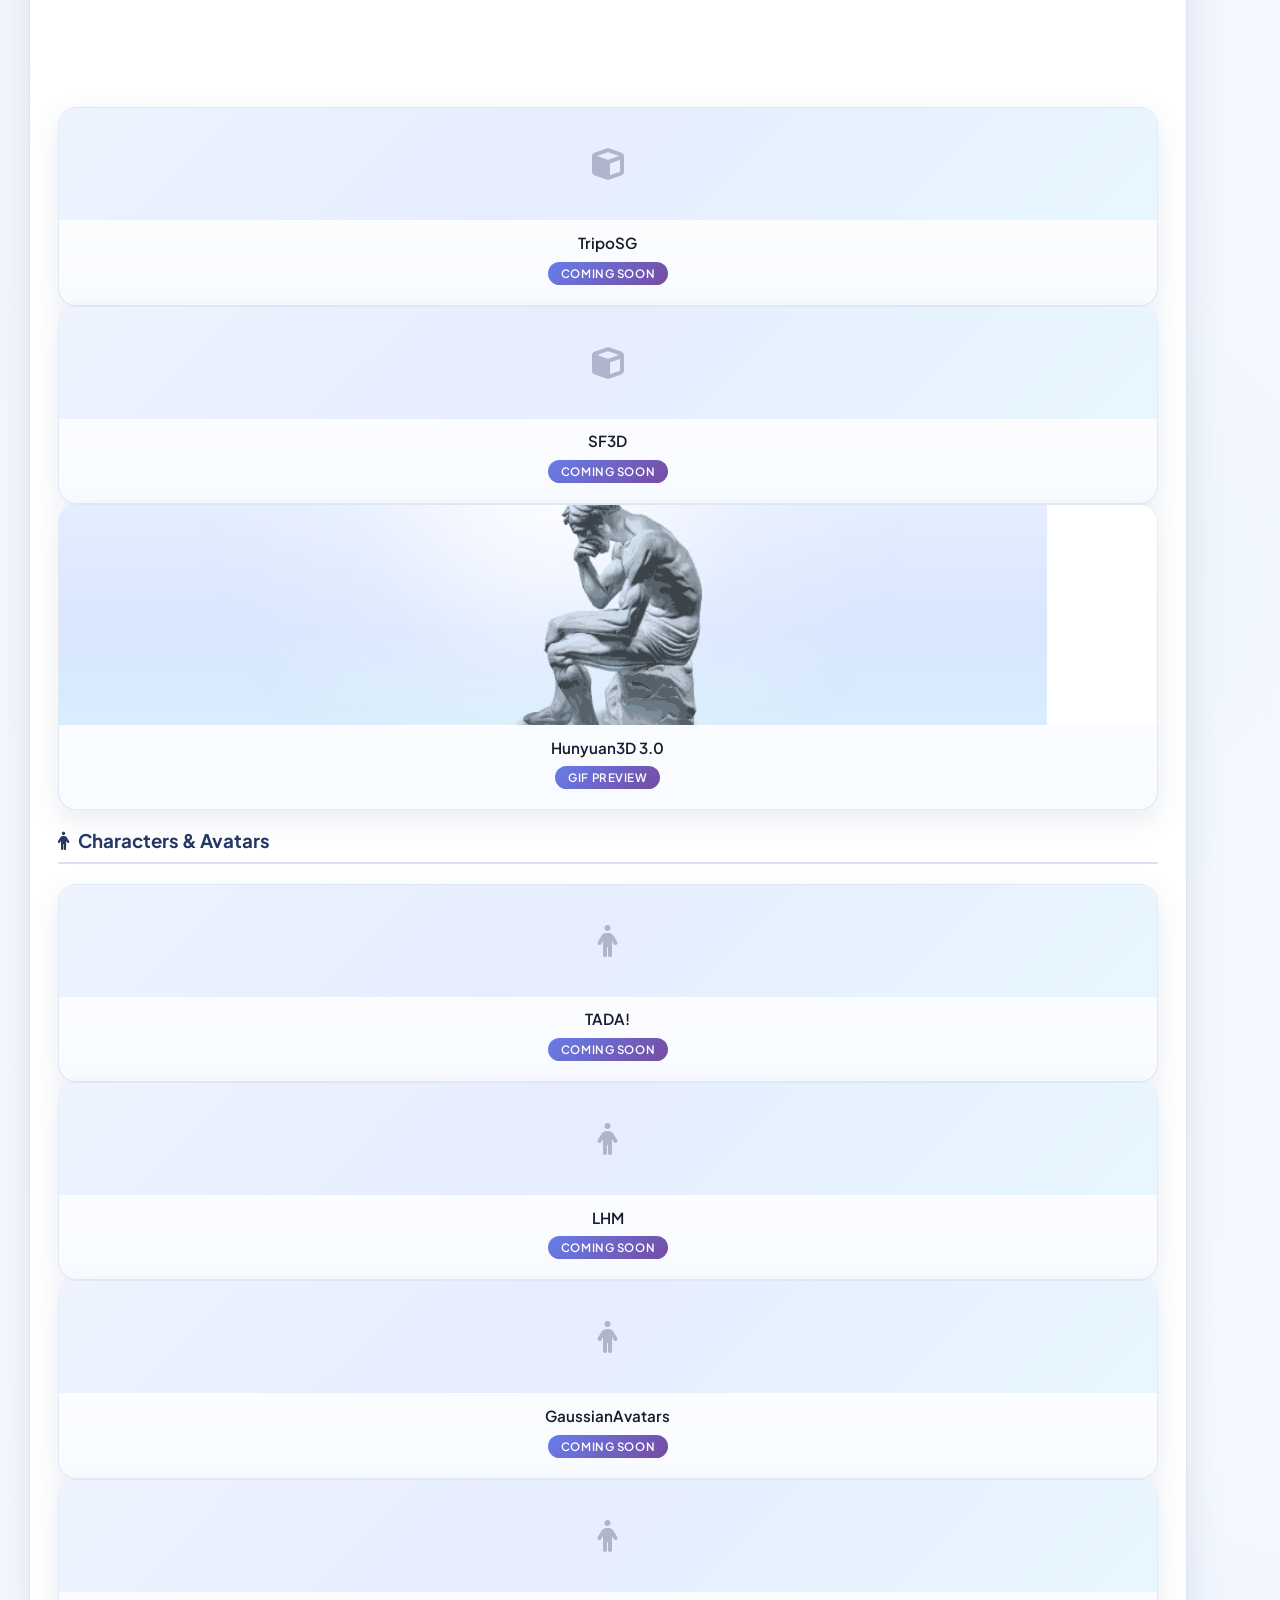
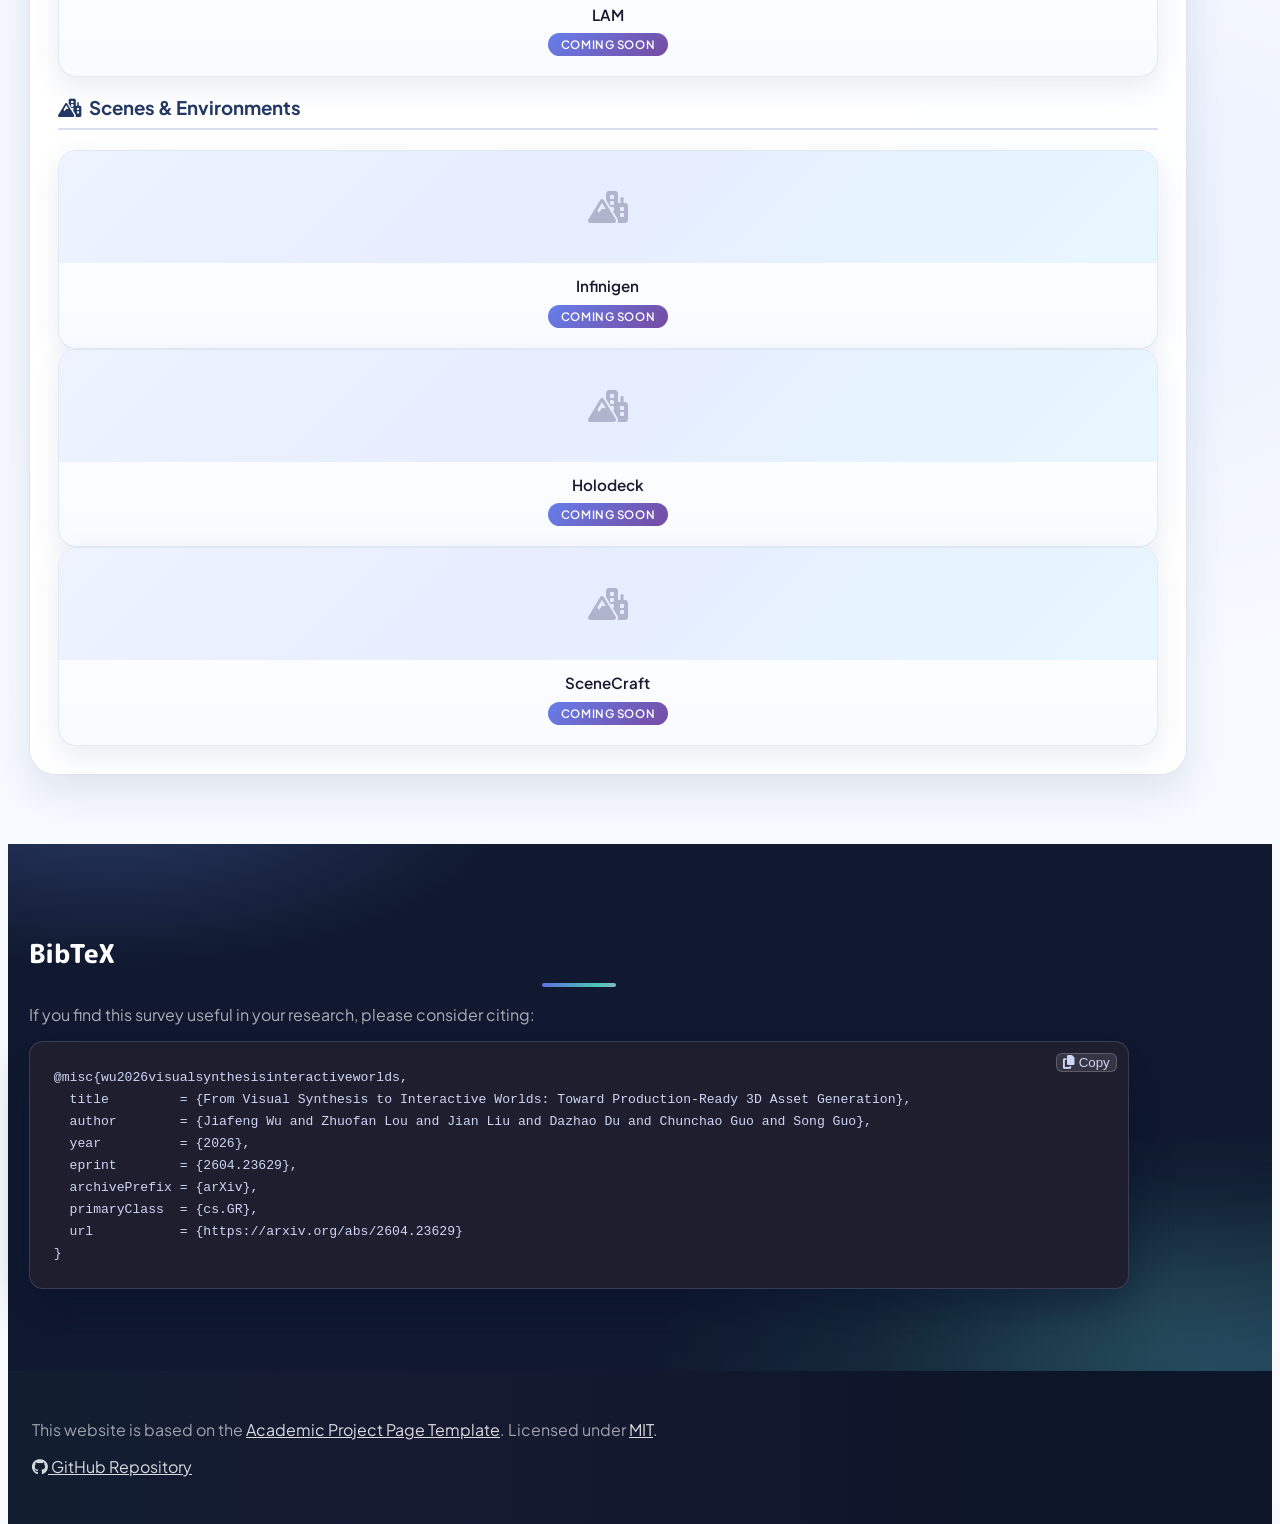
==== commit 455272af: "update" ====
--- a/index.html
+++ b/index.html
@@ -63,8 +63,8 @@
         <span class="author-block"><a href="https://github.com/ChristineBobby" target="_blank">Jiafeng Wu</a><sup>1,2*&dagger;</sup>,</span>
         <span class="author-block"><a href="https://github.com/ZhuofanLou" target="_blank">Zhuofan Lou</a><sup>1,3*&dagger;</sup>,</span>
         <span class="author-block"><a href="https://hitcslj.github.io/" target="_blank">Jian Liu</a><sup>1&Dagger;</sup>,</span>
+        <span class="author-block"><a href="https://ddz16.github.io/" target="_blank">Dazhao Du</a><sup>1</sup>,</span>
         <span class="author-block"><a href="https://www.researchgate.net/scientific-contributions/Chunchao-Guo-2292911630" target="_blank">Chunchao Guo</a><sup>4</sup>,</span>
-        <span class="author-block"><a href="https://ddz16.github.io/" target="_blank">Dazhao Du</a><sup>1</sup>,</span>
         <span class="author-block"><a href="https://cse.hkust.edu.hk/~songguo/" target="_blank">Song Guo</a><sup>1&#9993;</sup></span>
 
         <div class="affiliations">
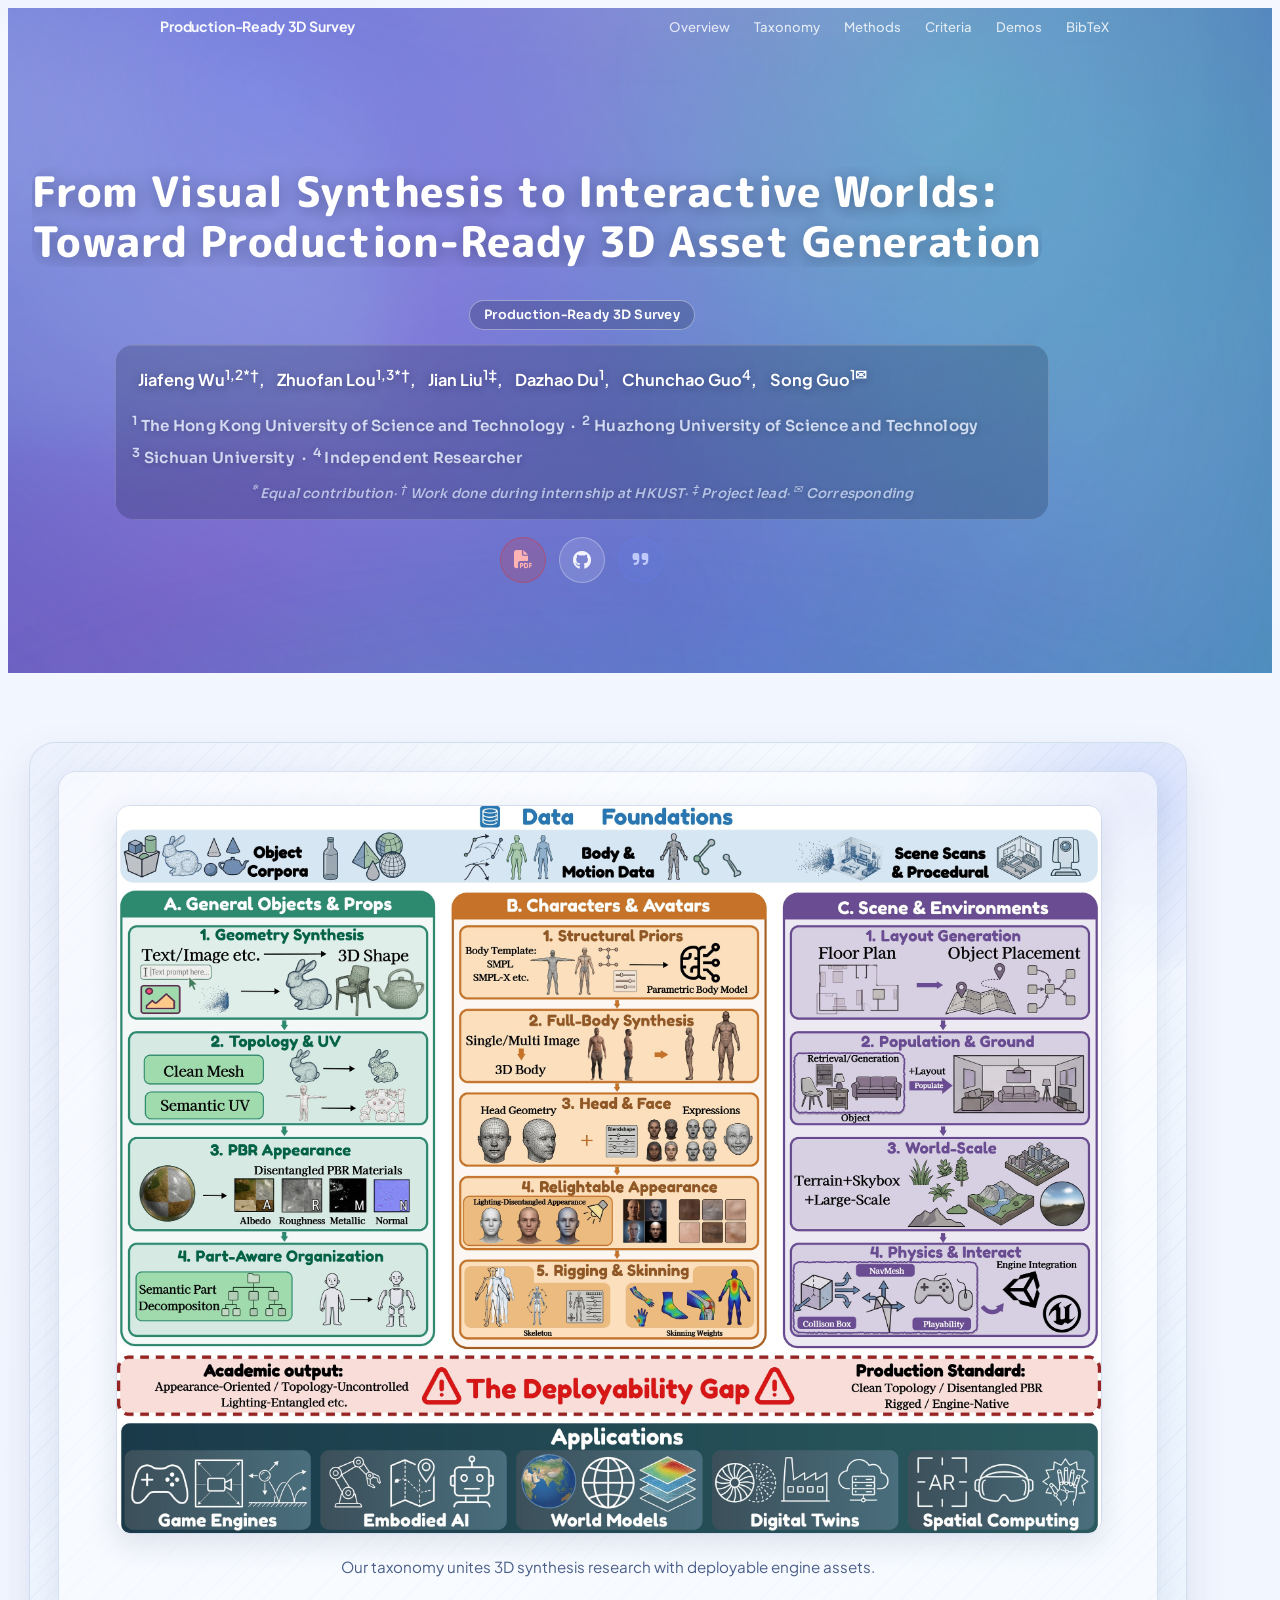
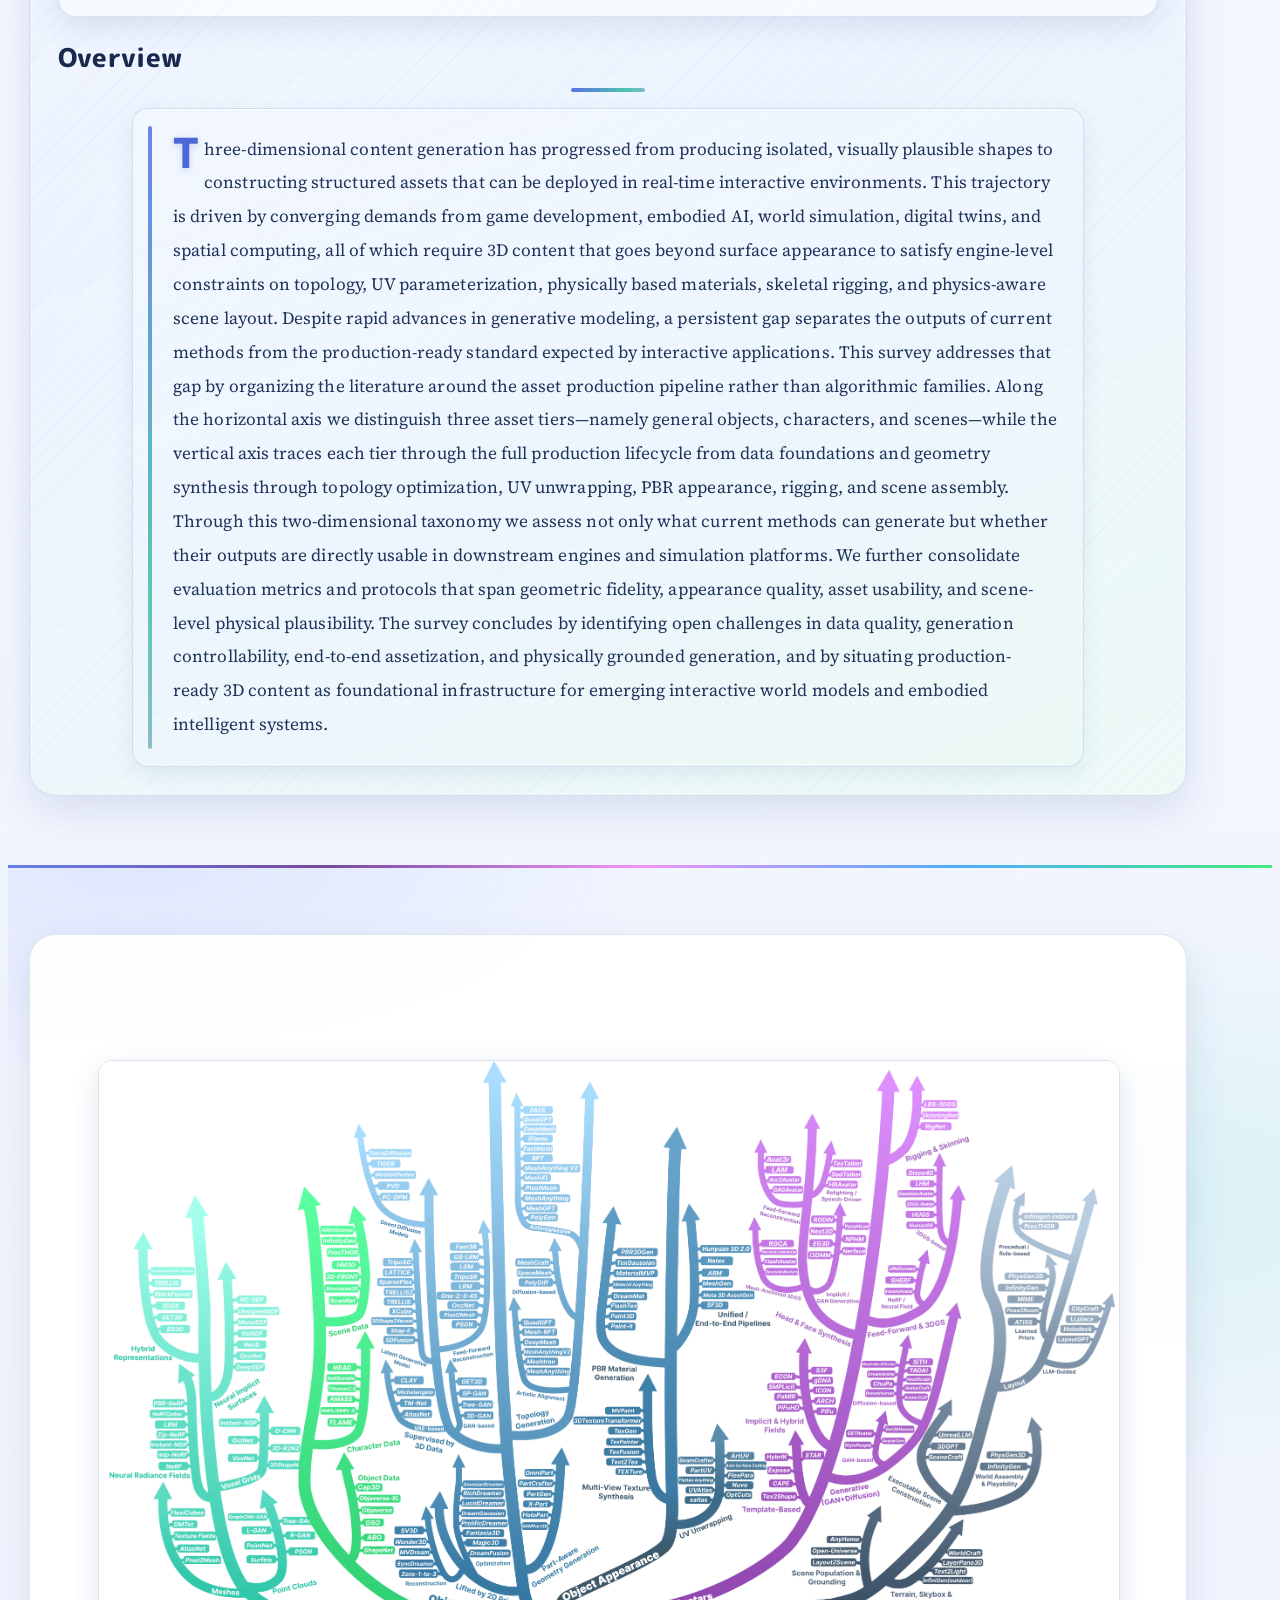
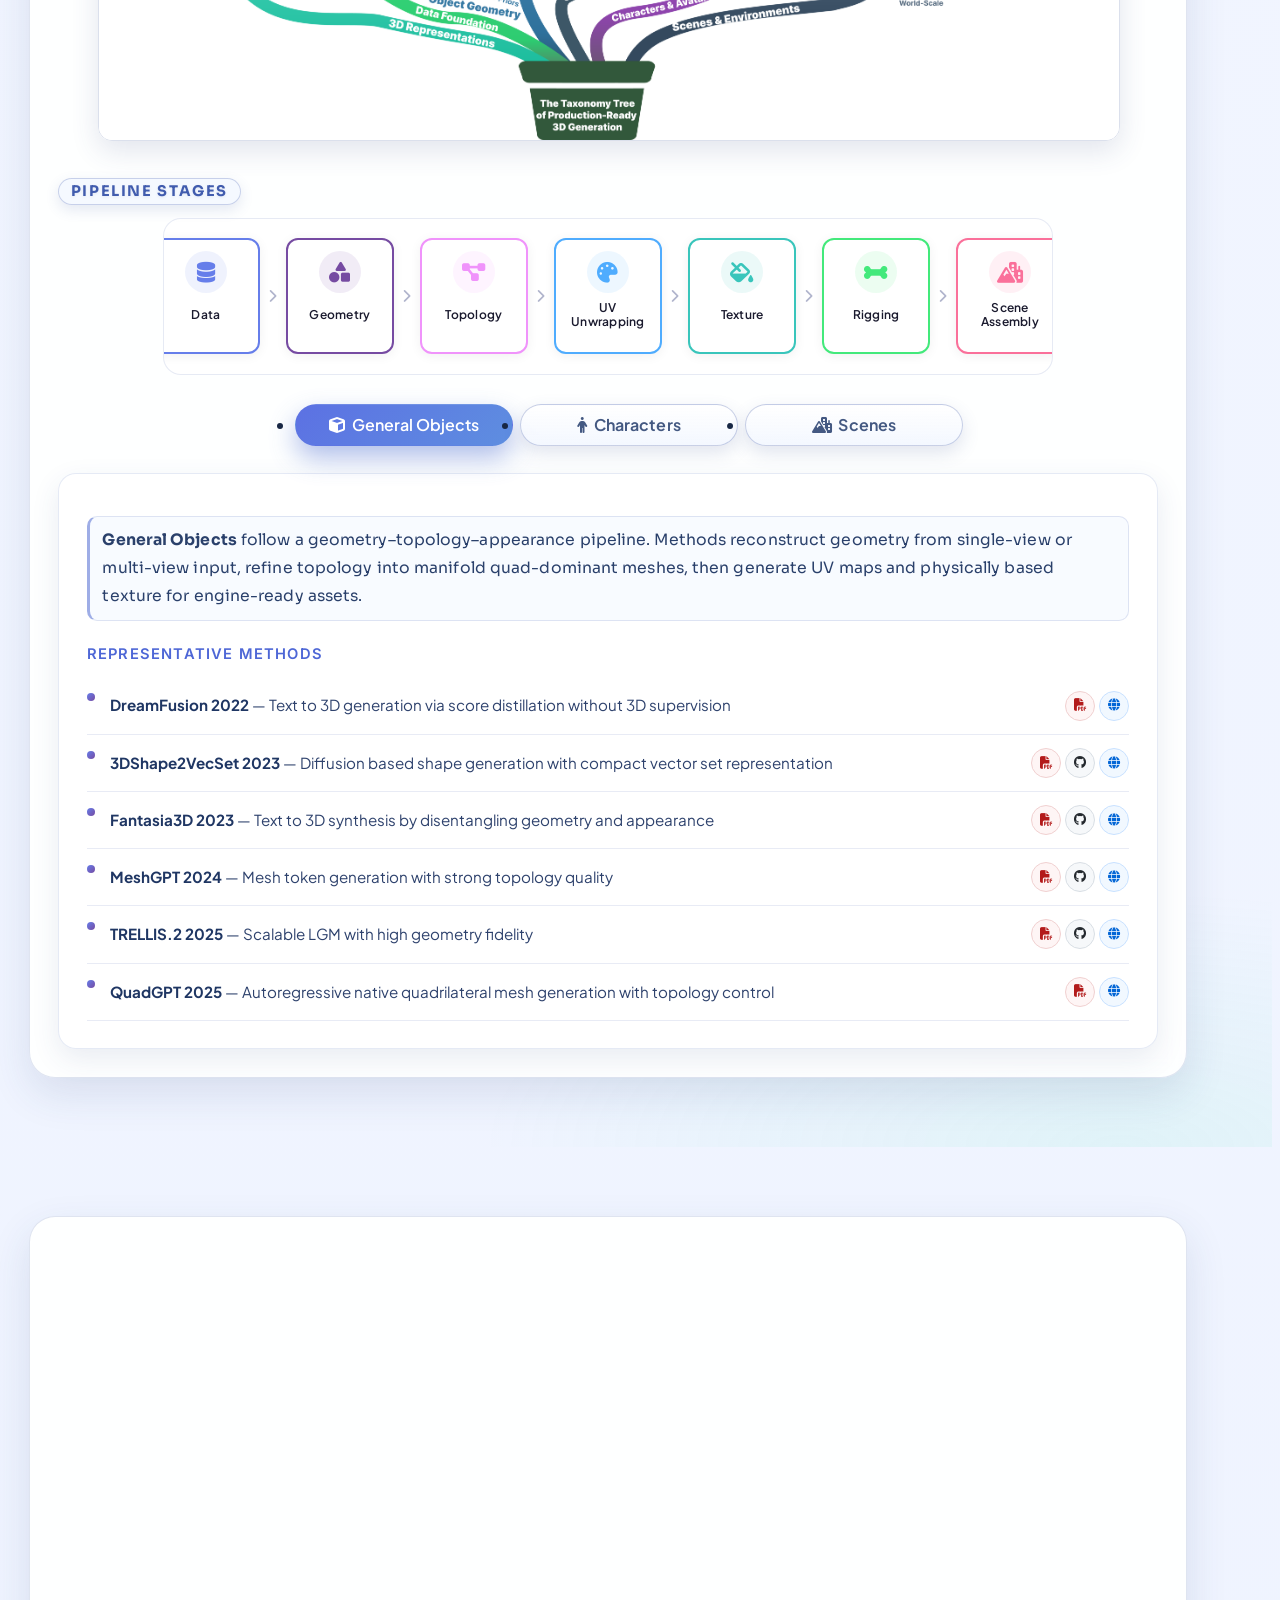
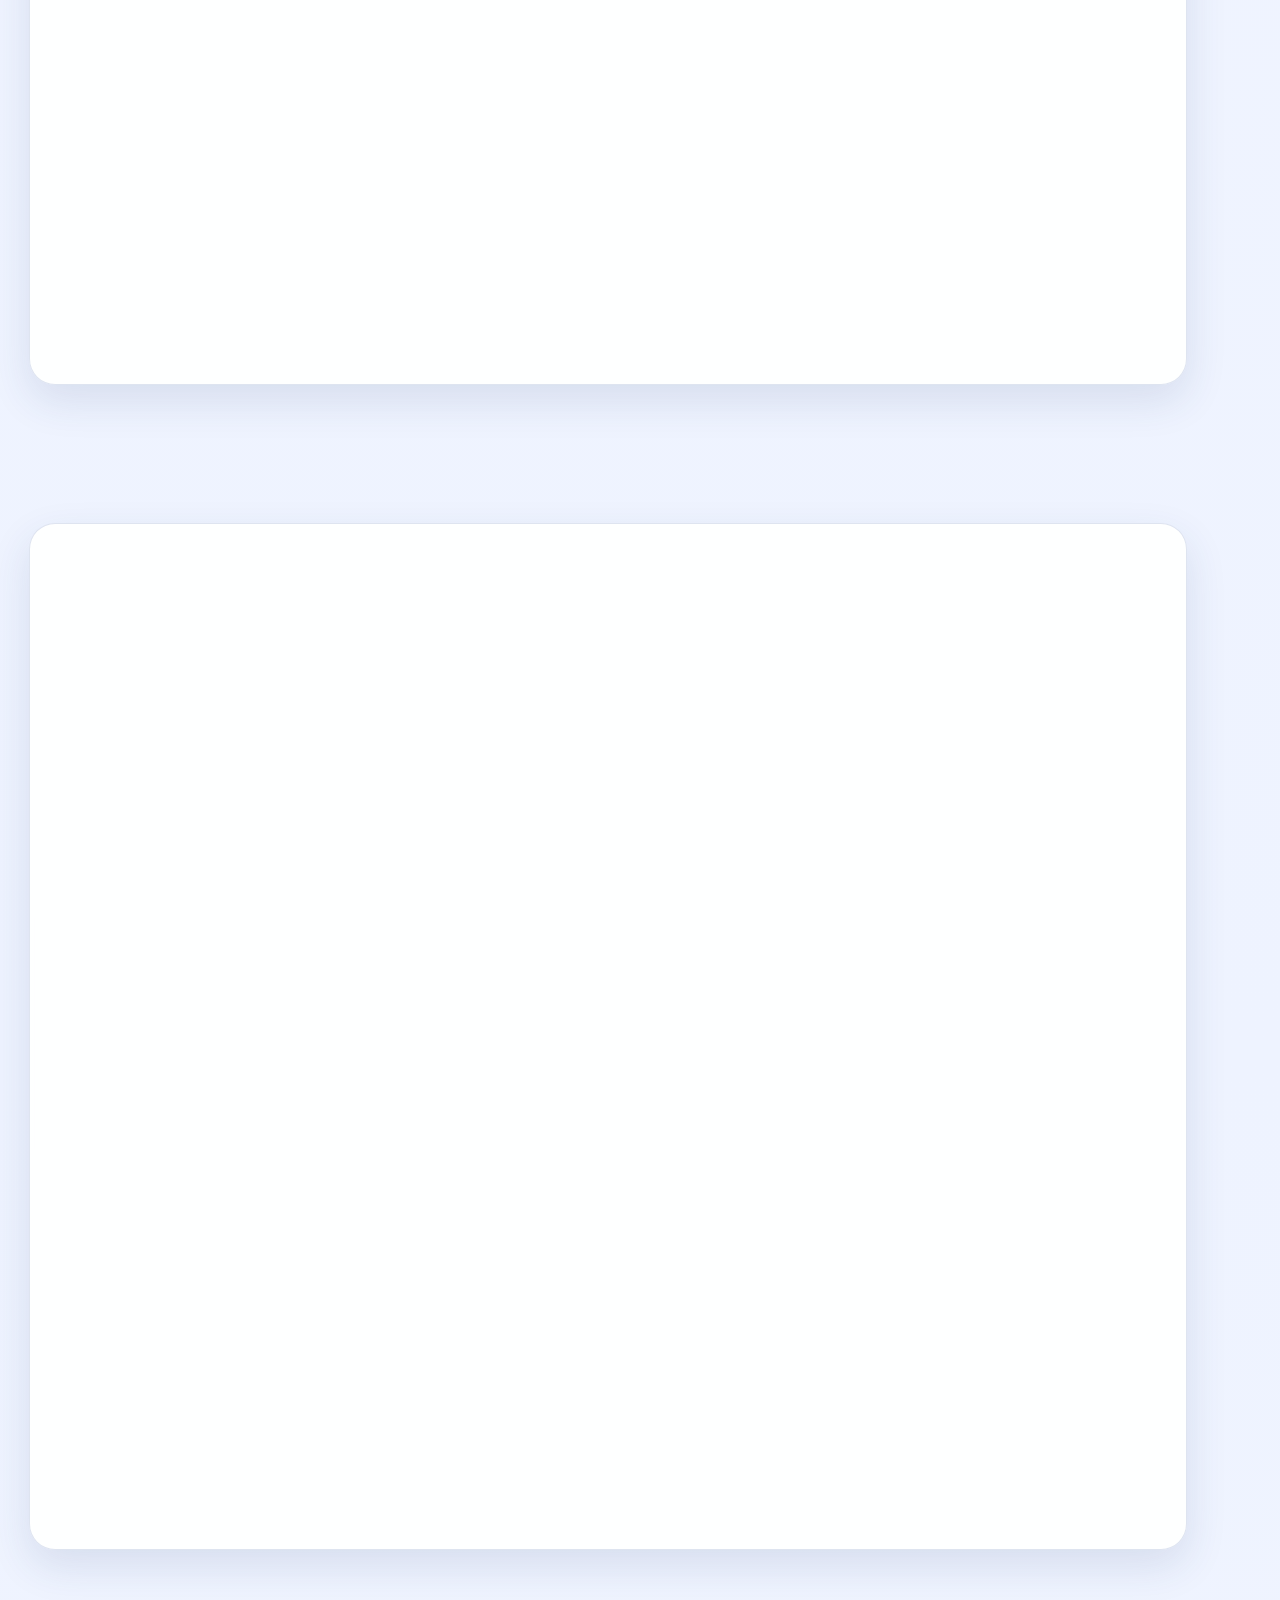
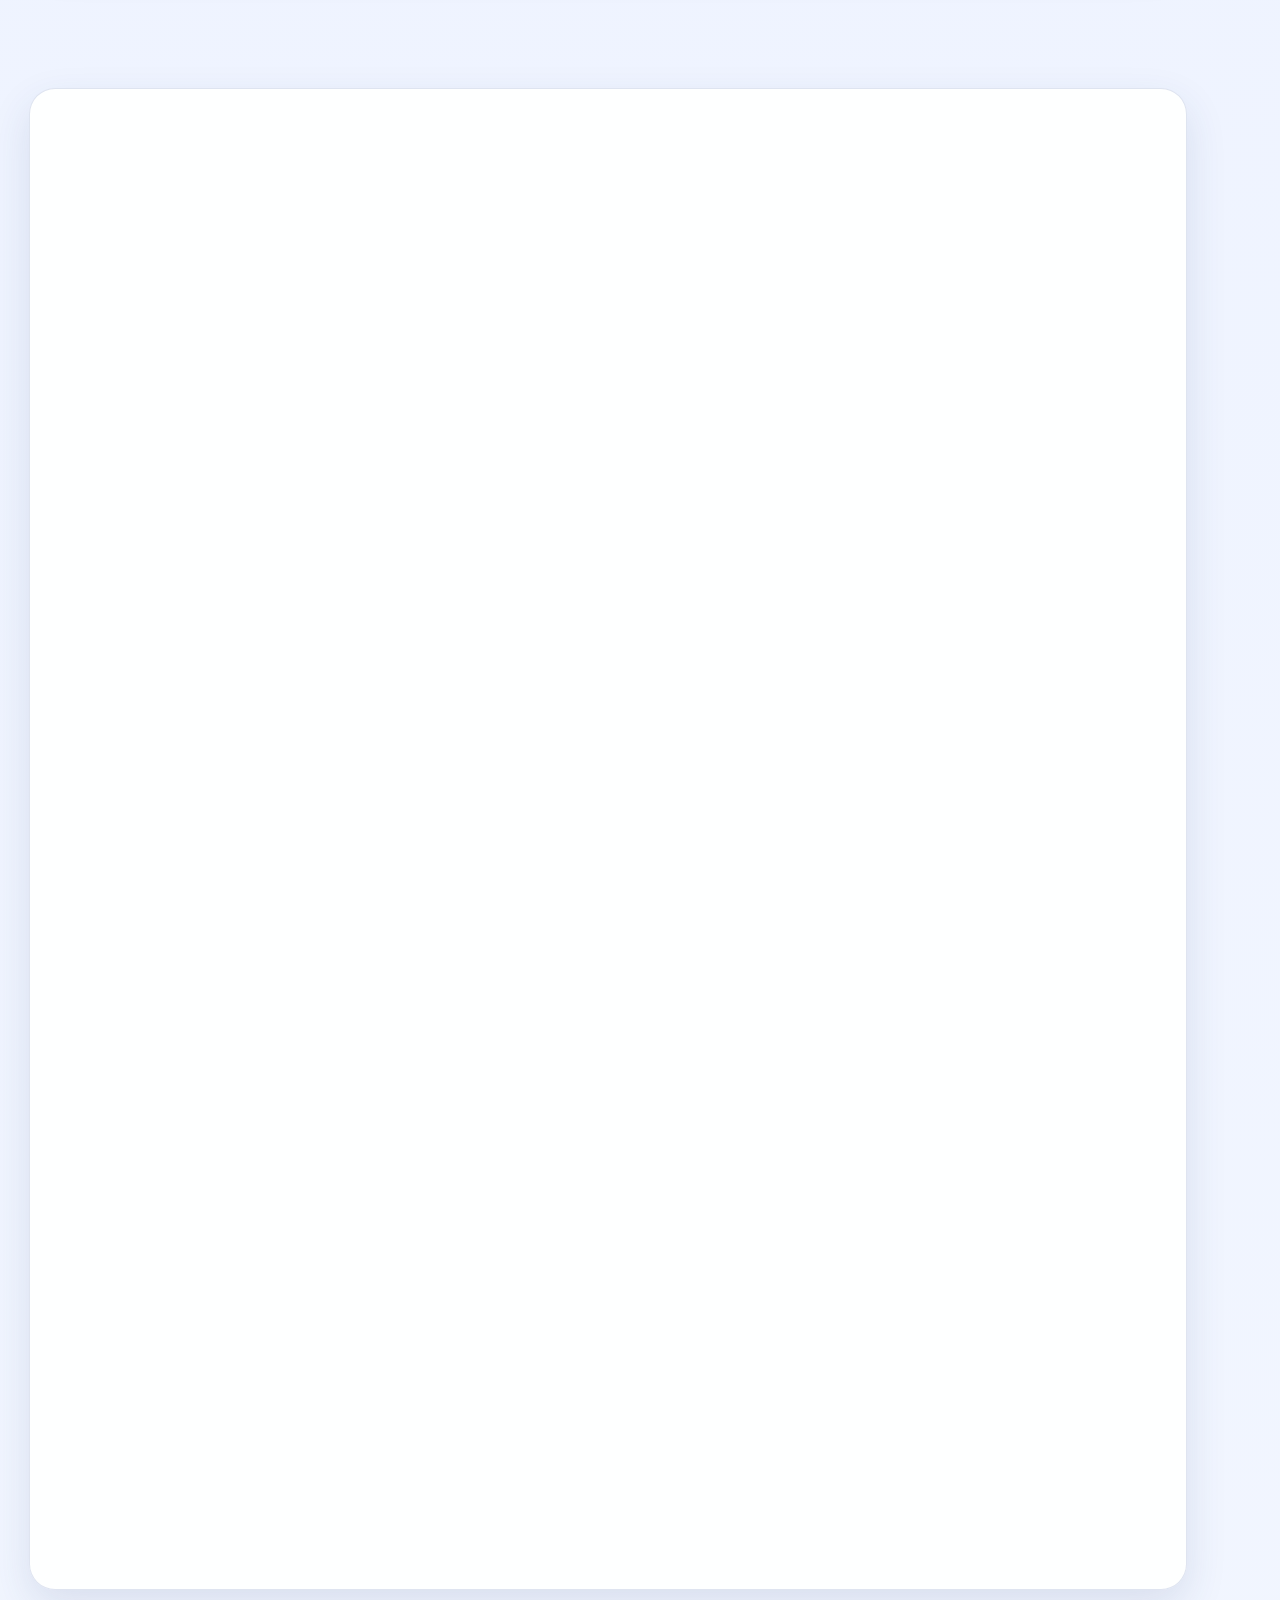
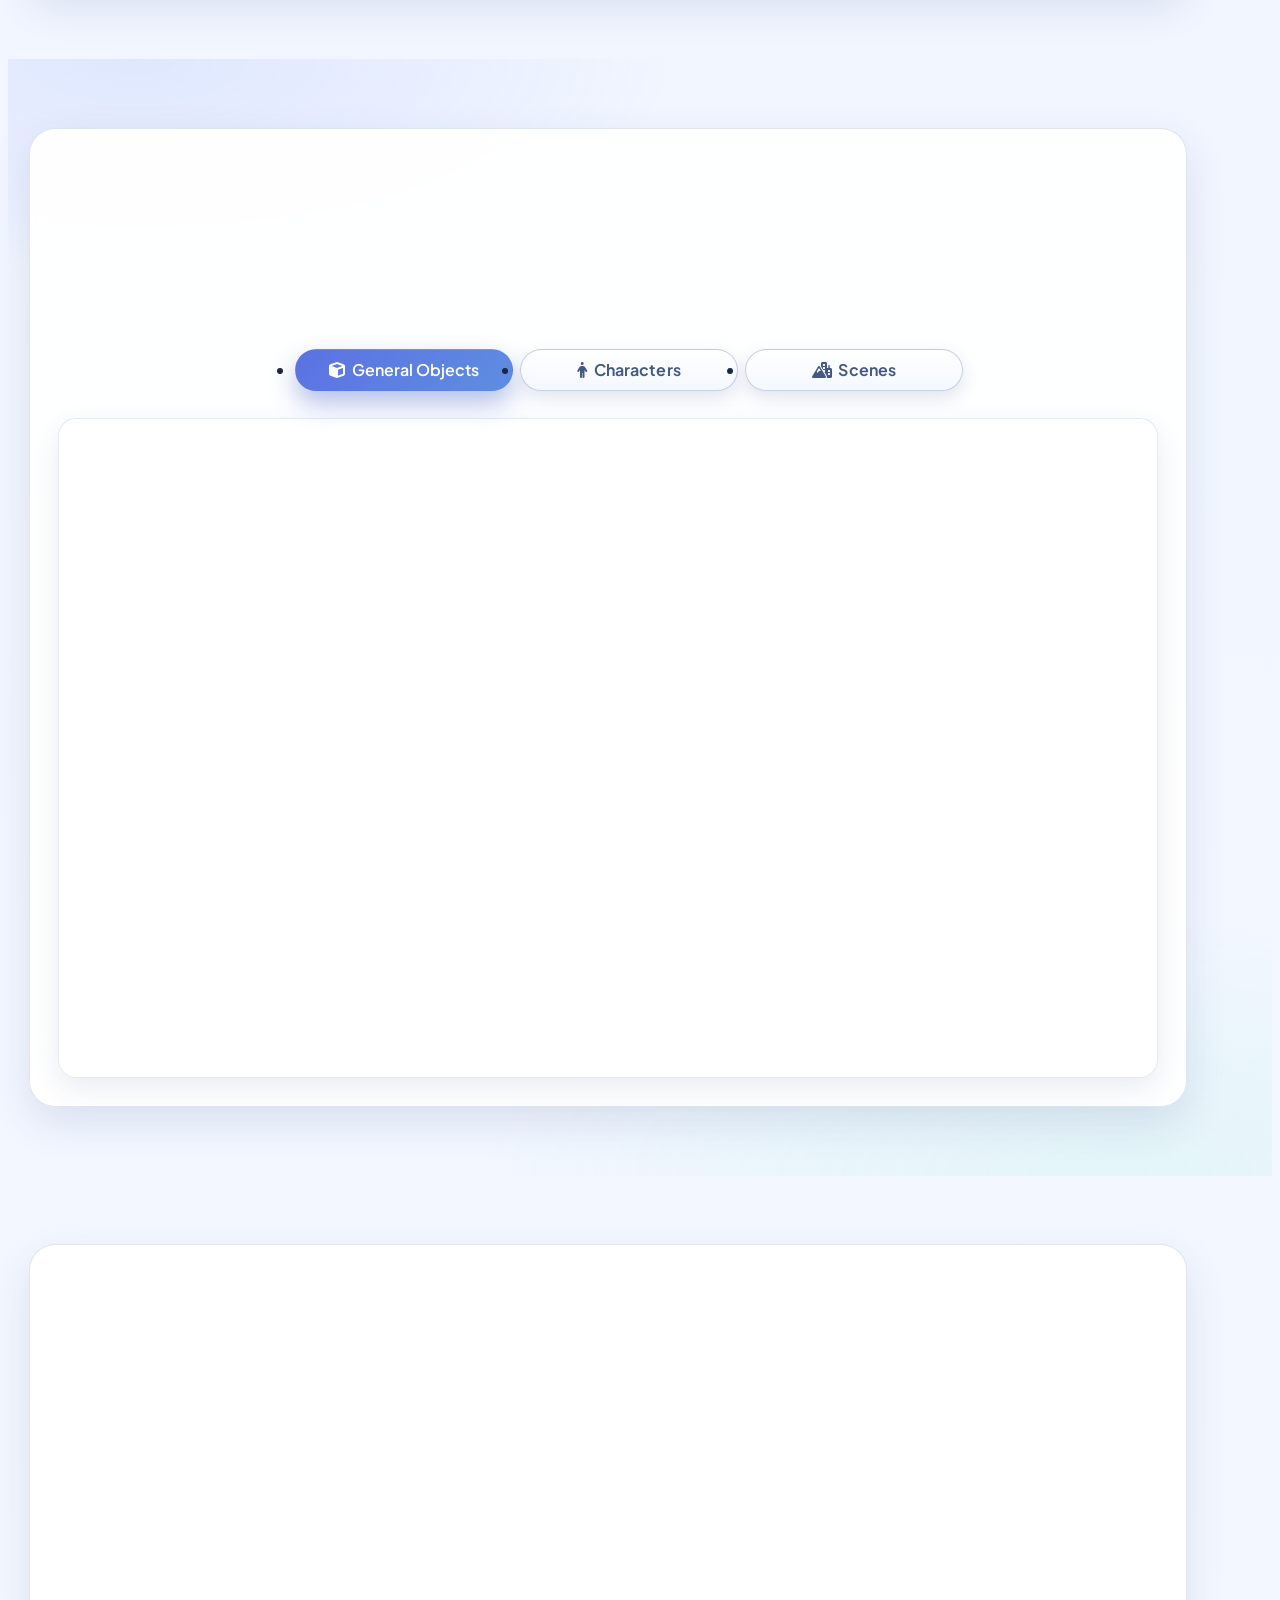
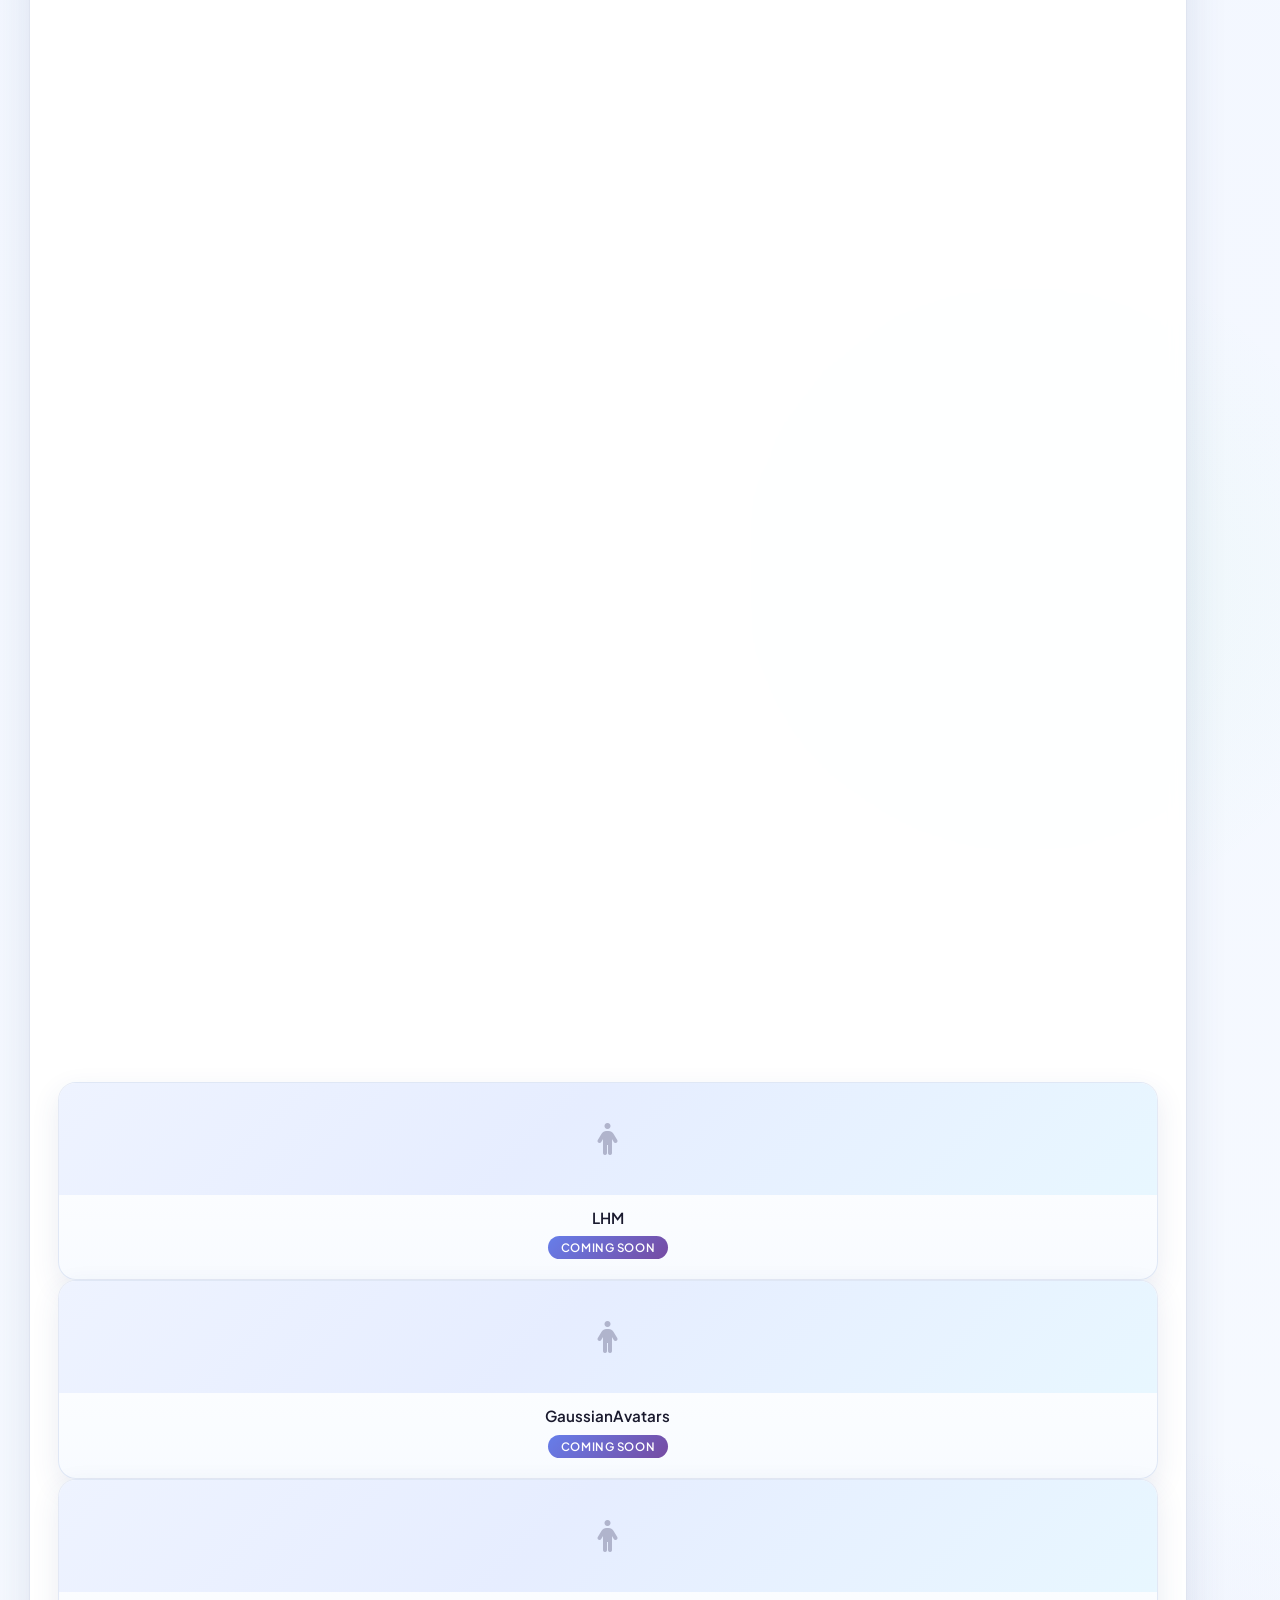
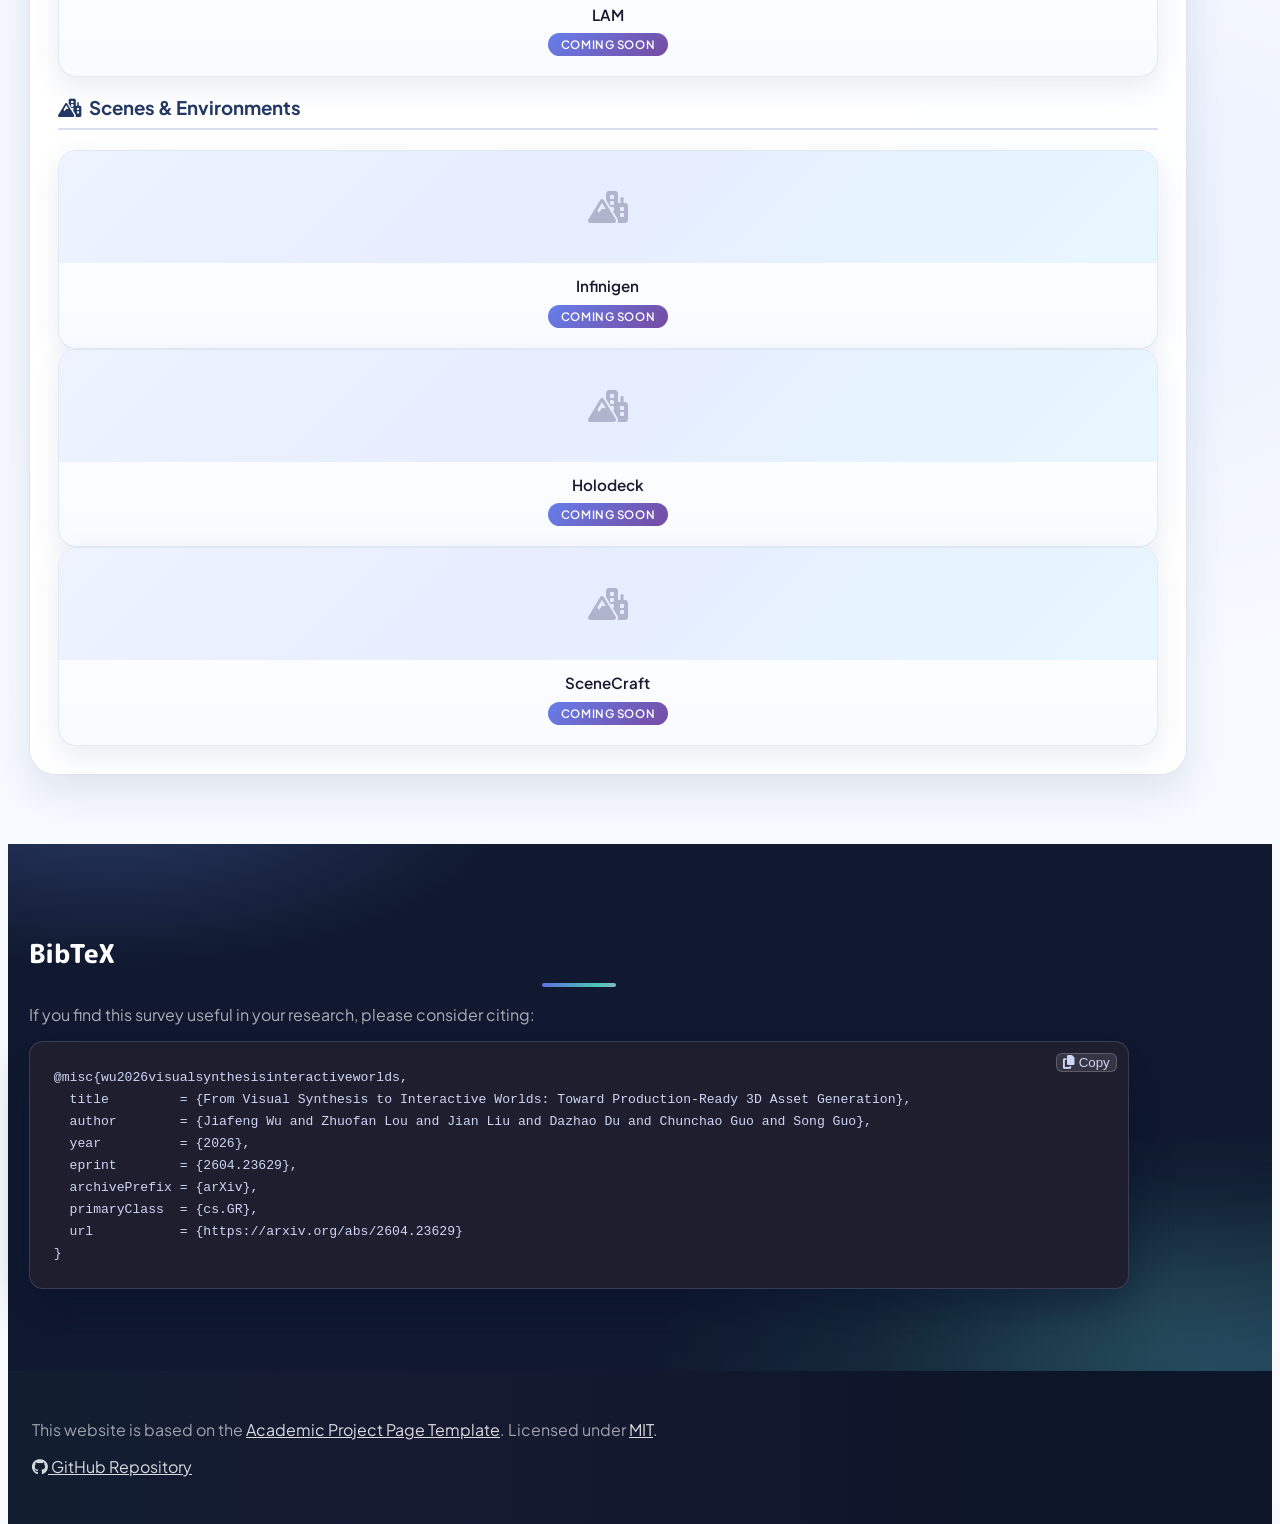
==== commit 517664b6: "Update Chunchao Guo's affiliation to Independent Researcher" ====
--- a/index.html
+++ b/index.html
@@ -74,7 +74,7 @@
           </div>
           <div class="affiliation-row">
             <sup>3</sup> Sichuan University &nbsp;&middot;&nbsp;
-            <sup>4</sup> Tencent
+            <sup>4</sup> Independent Researcher
           </div>
         </div>
         <div class="author-notes">
